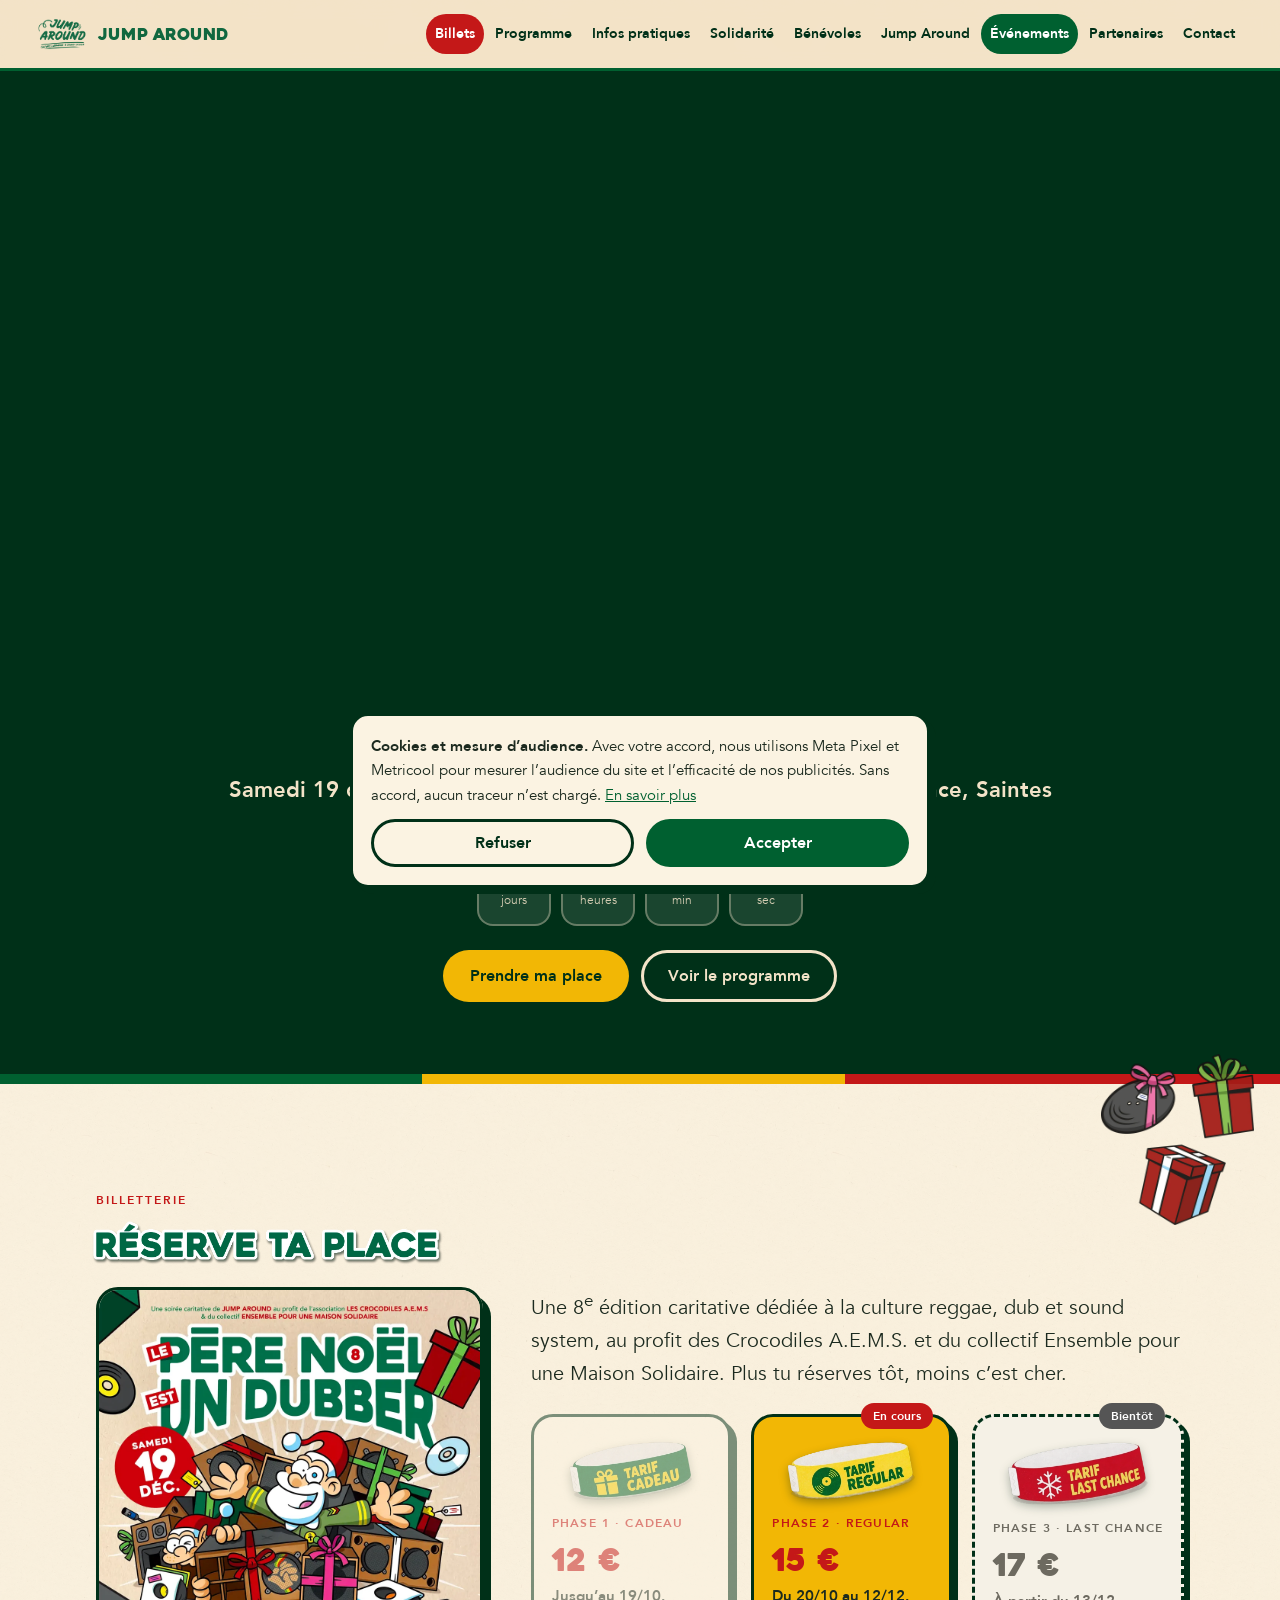
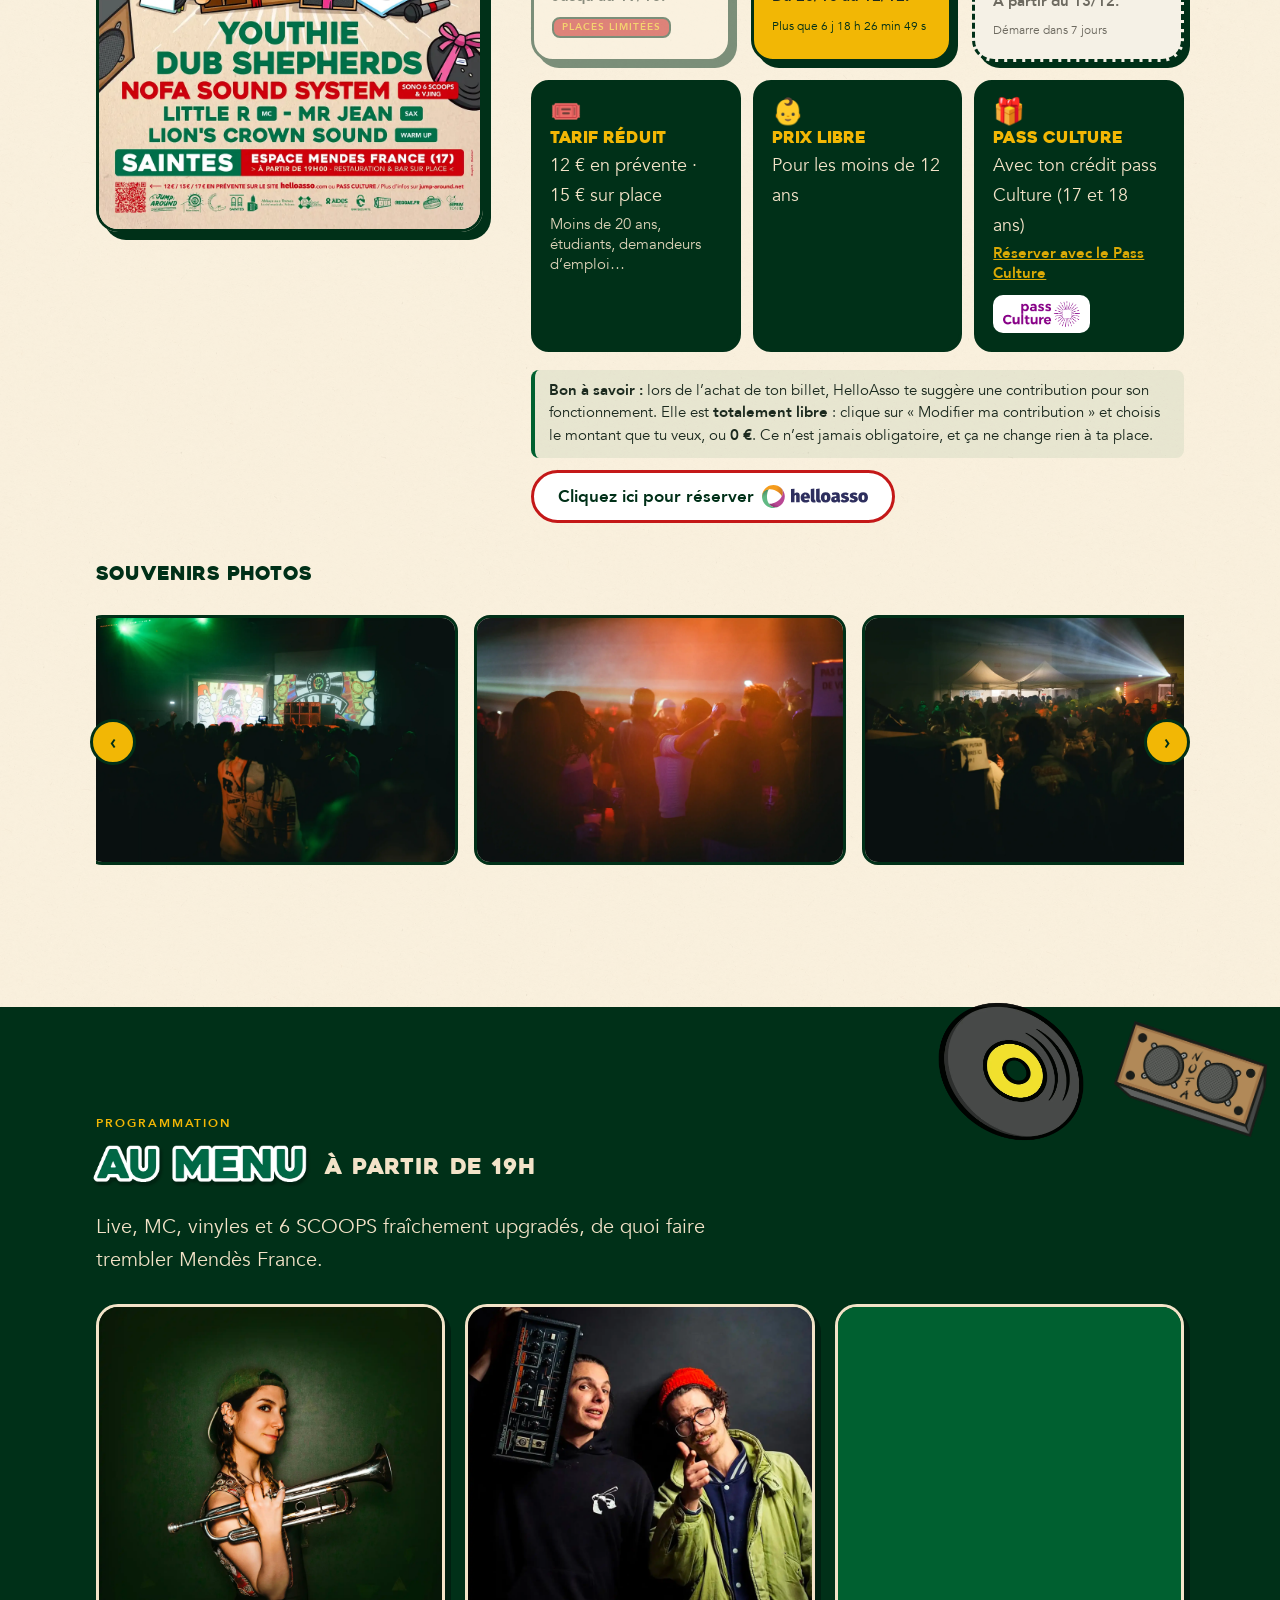
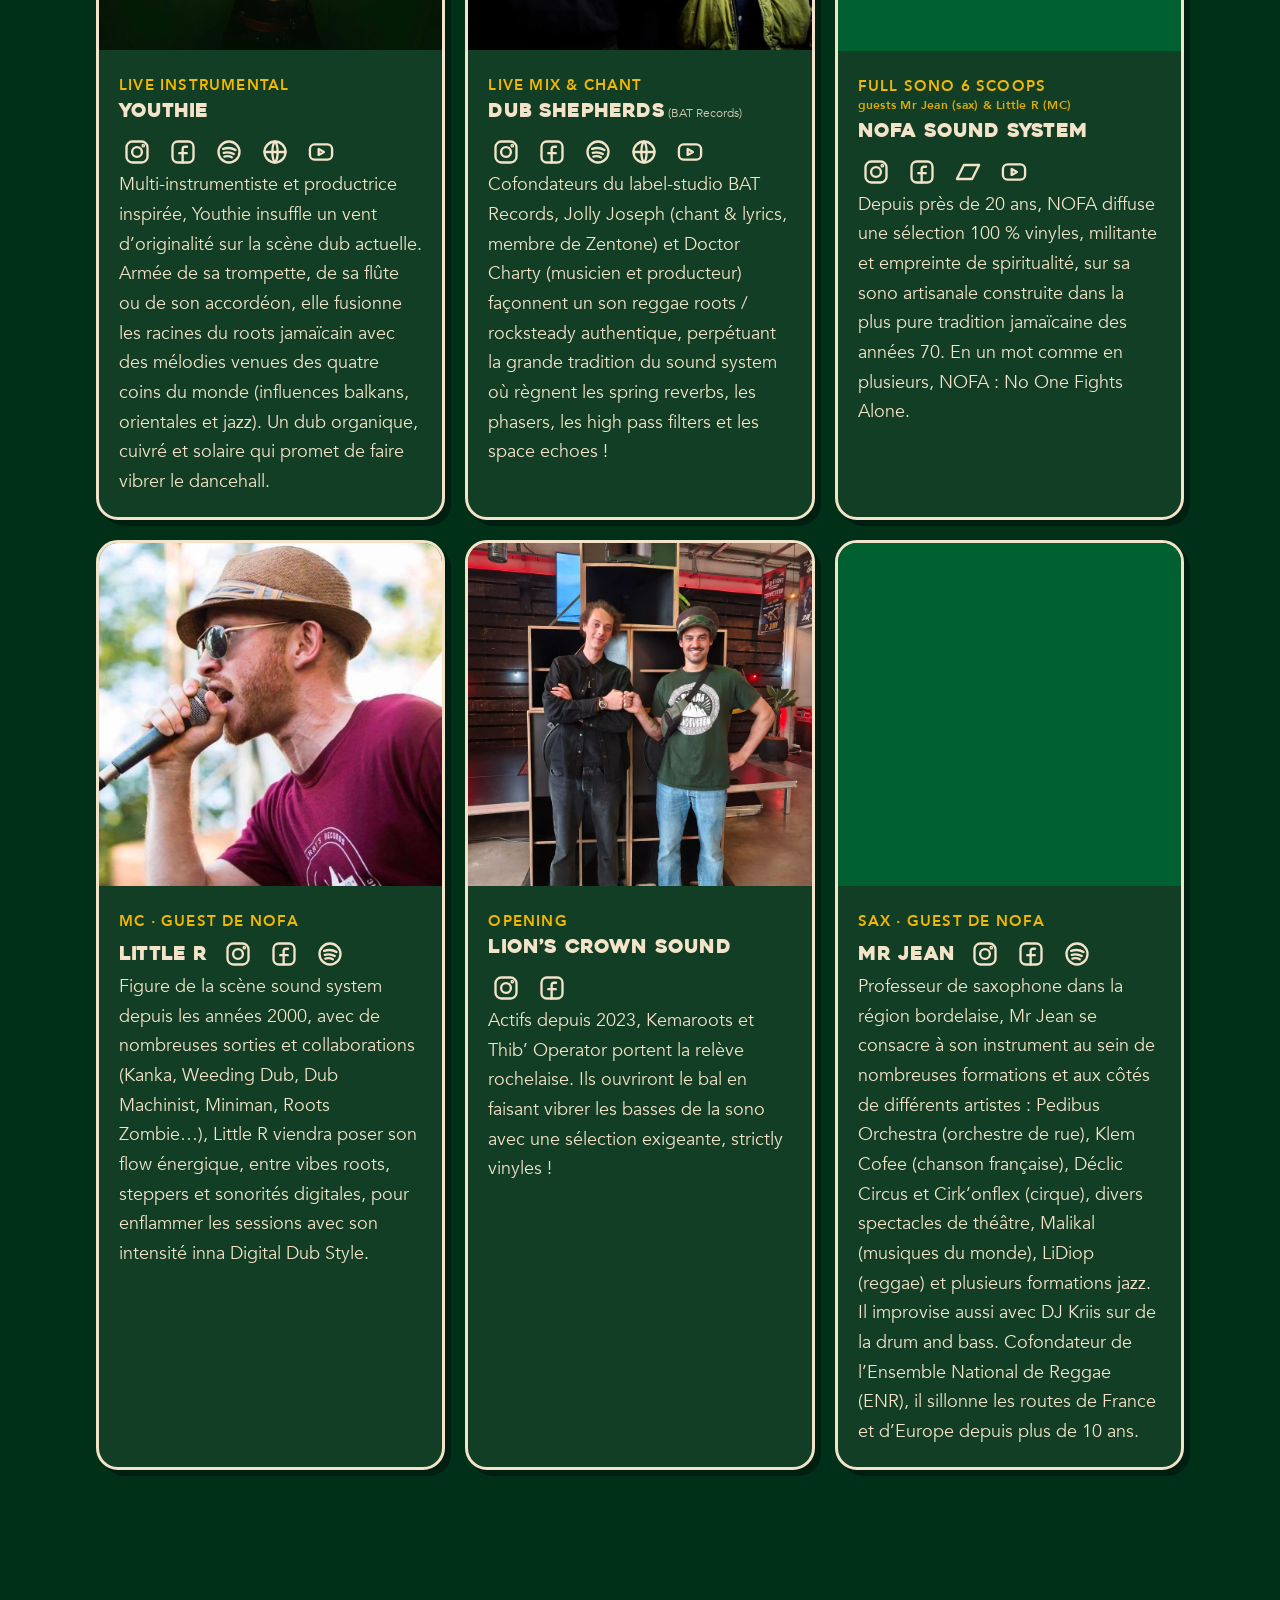
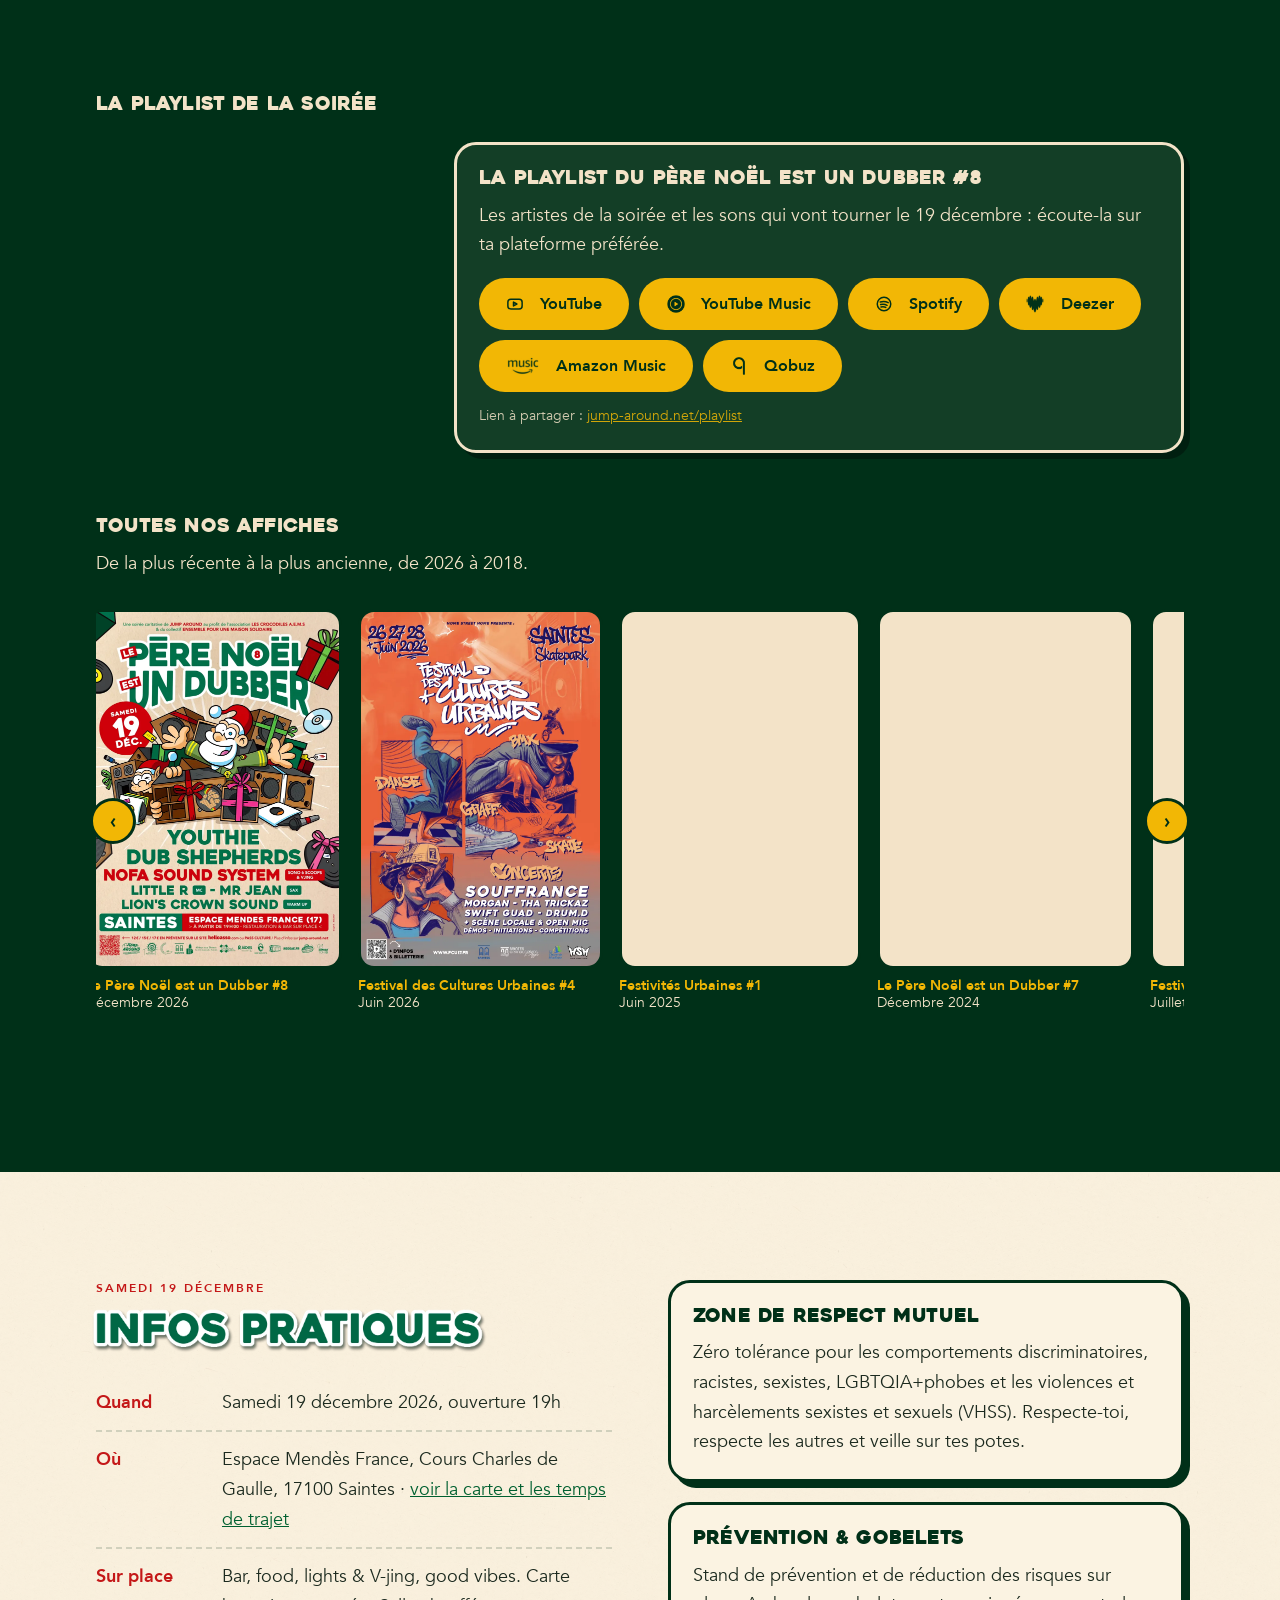
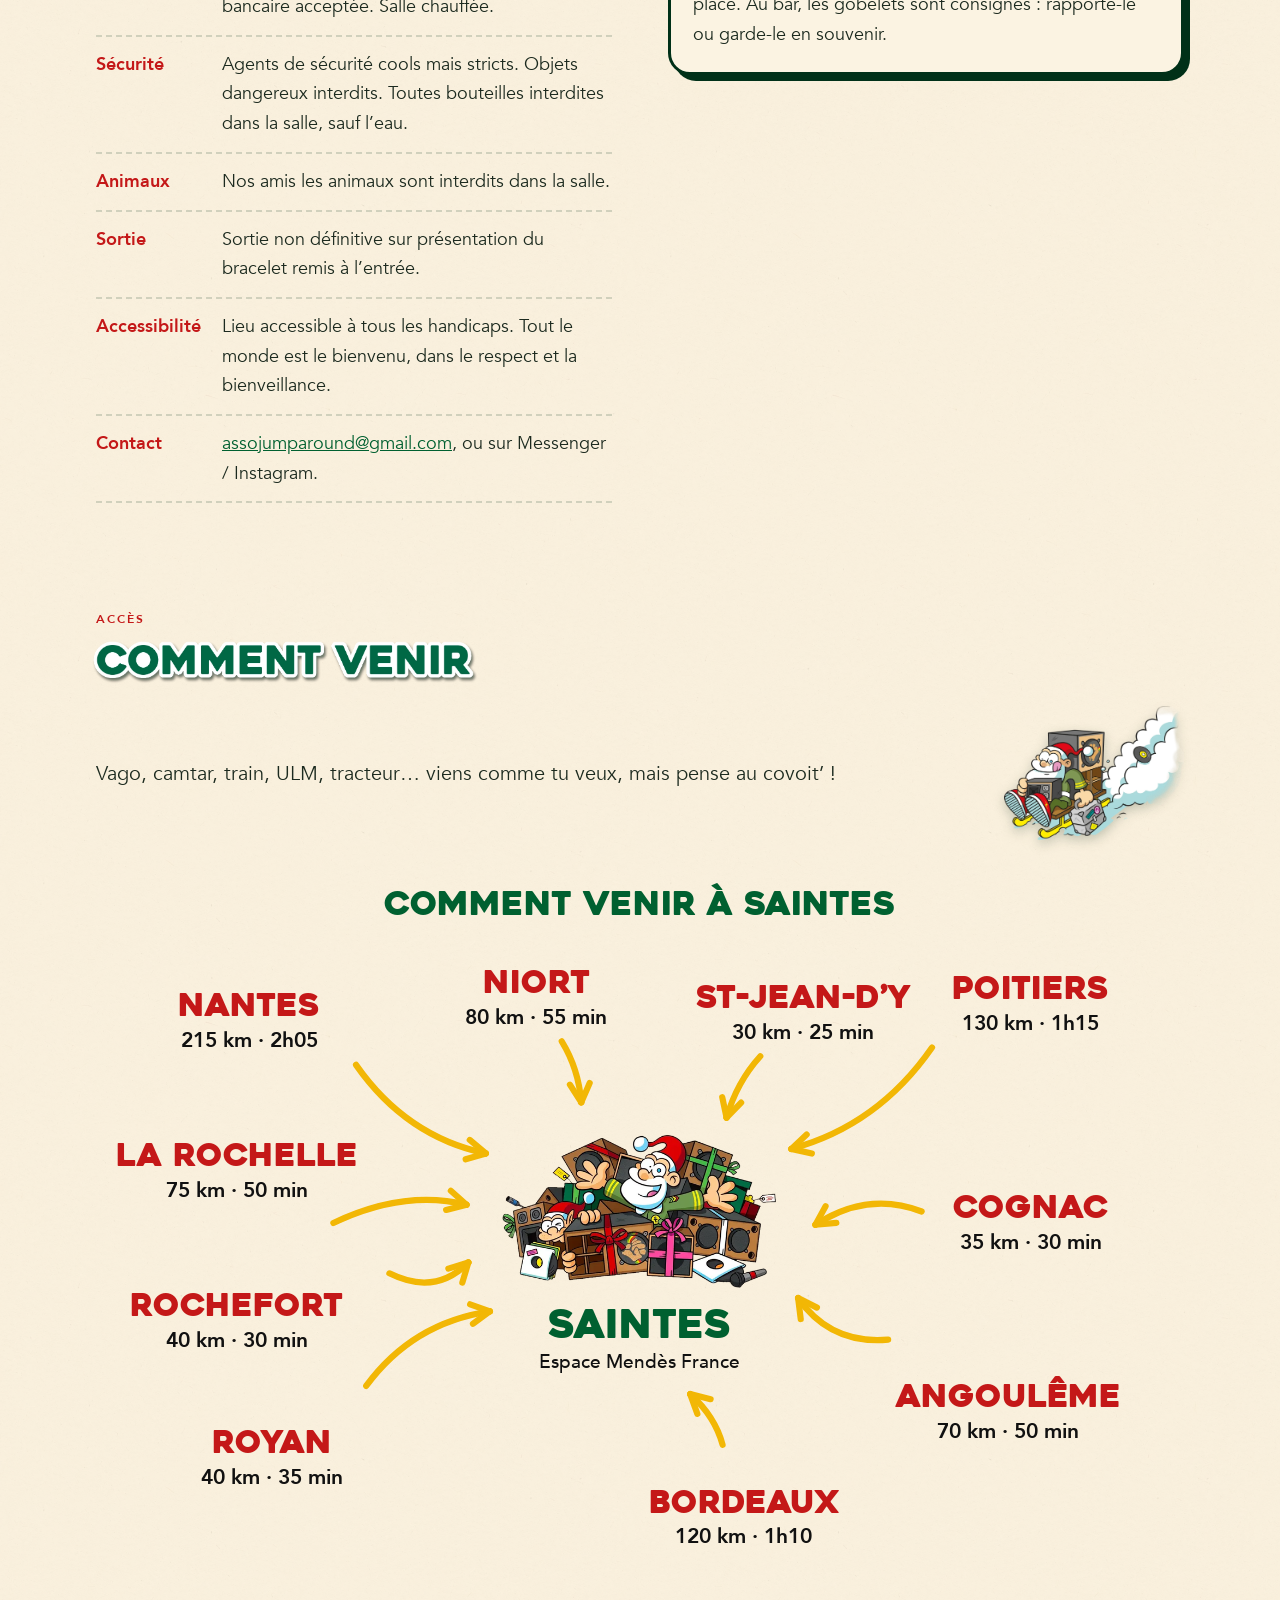
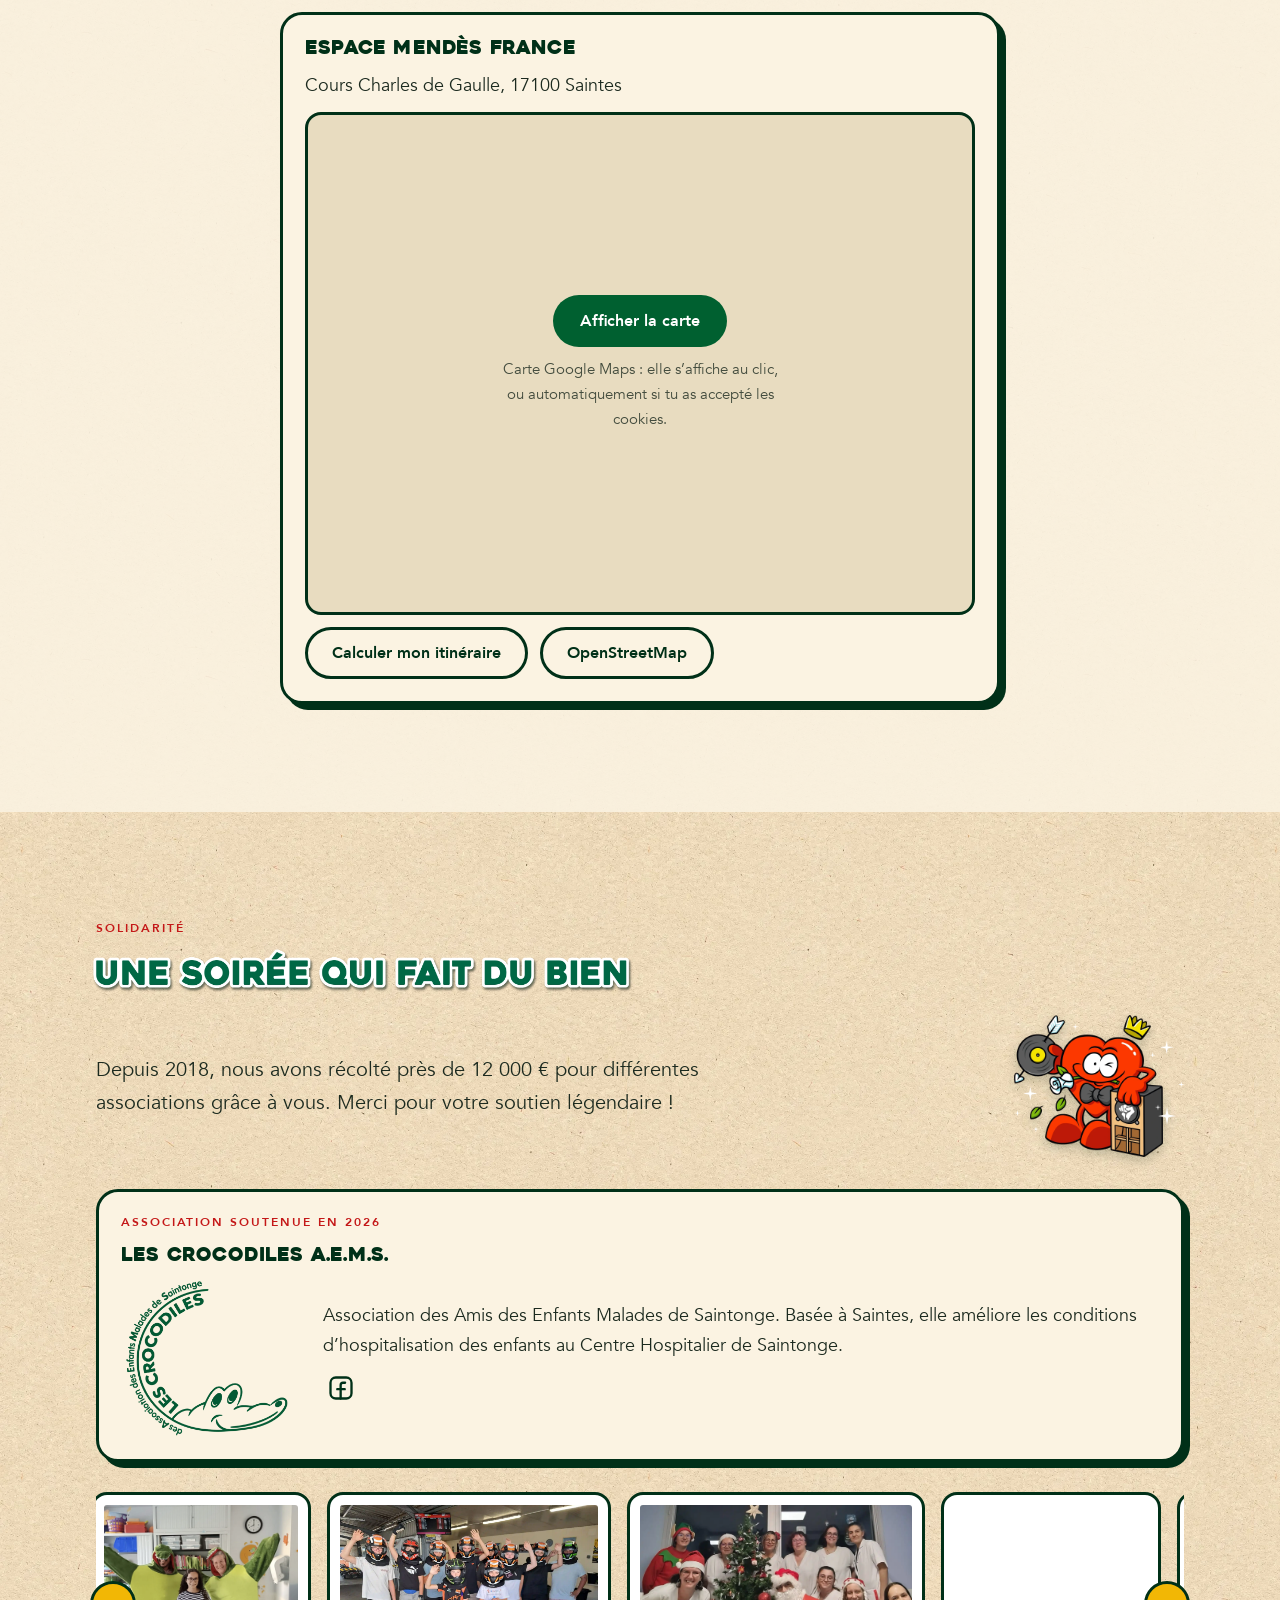
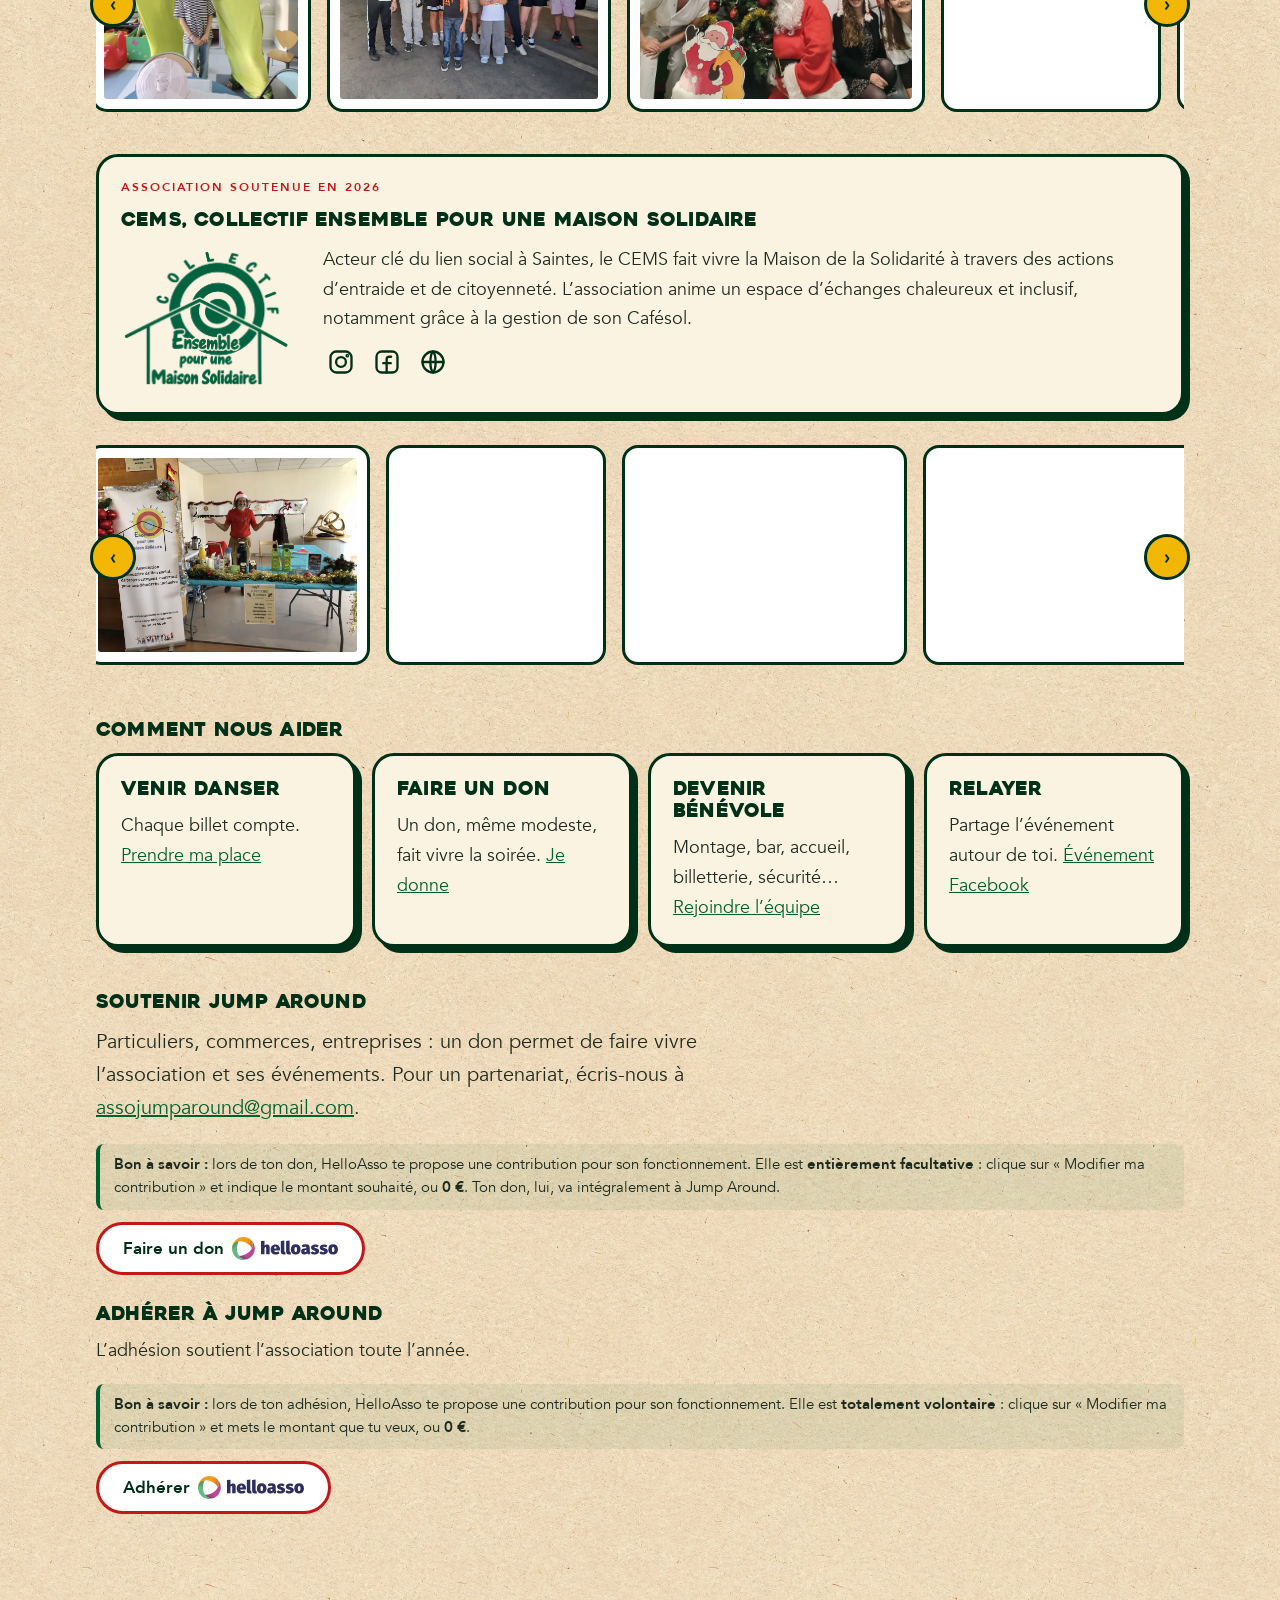
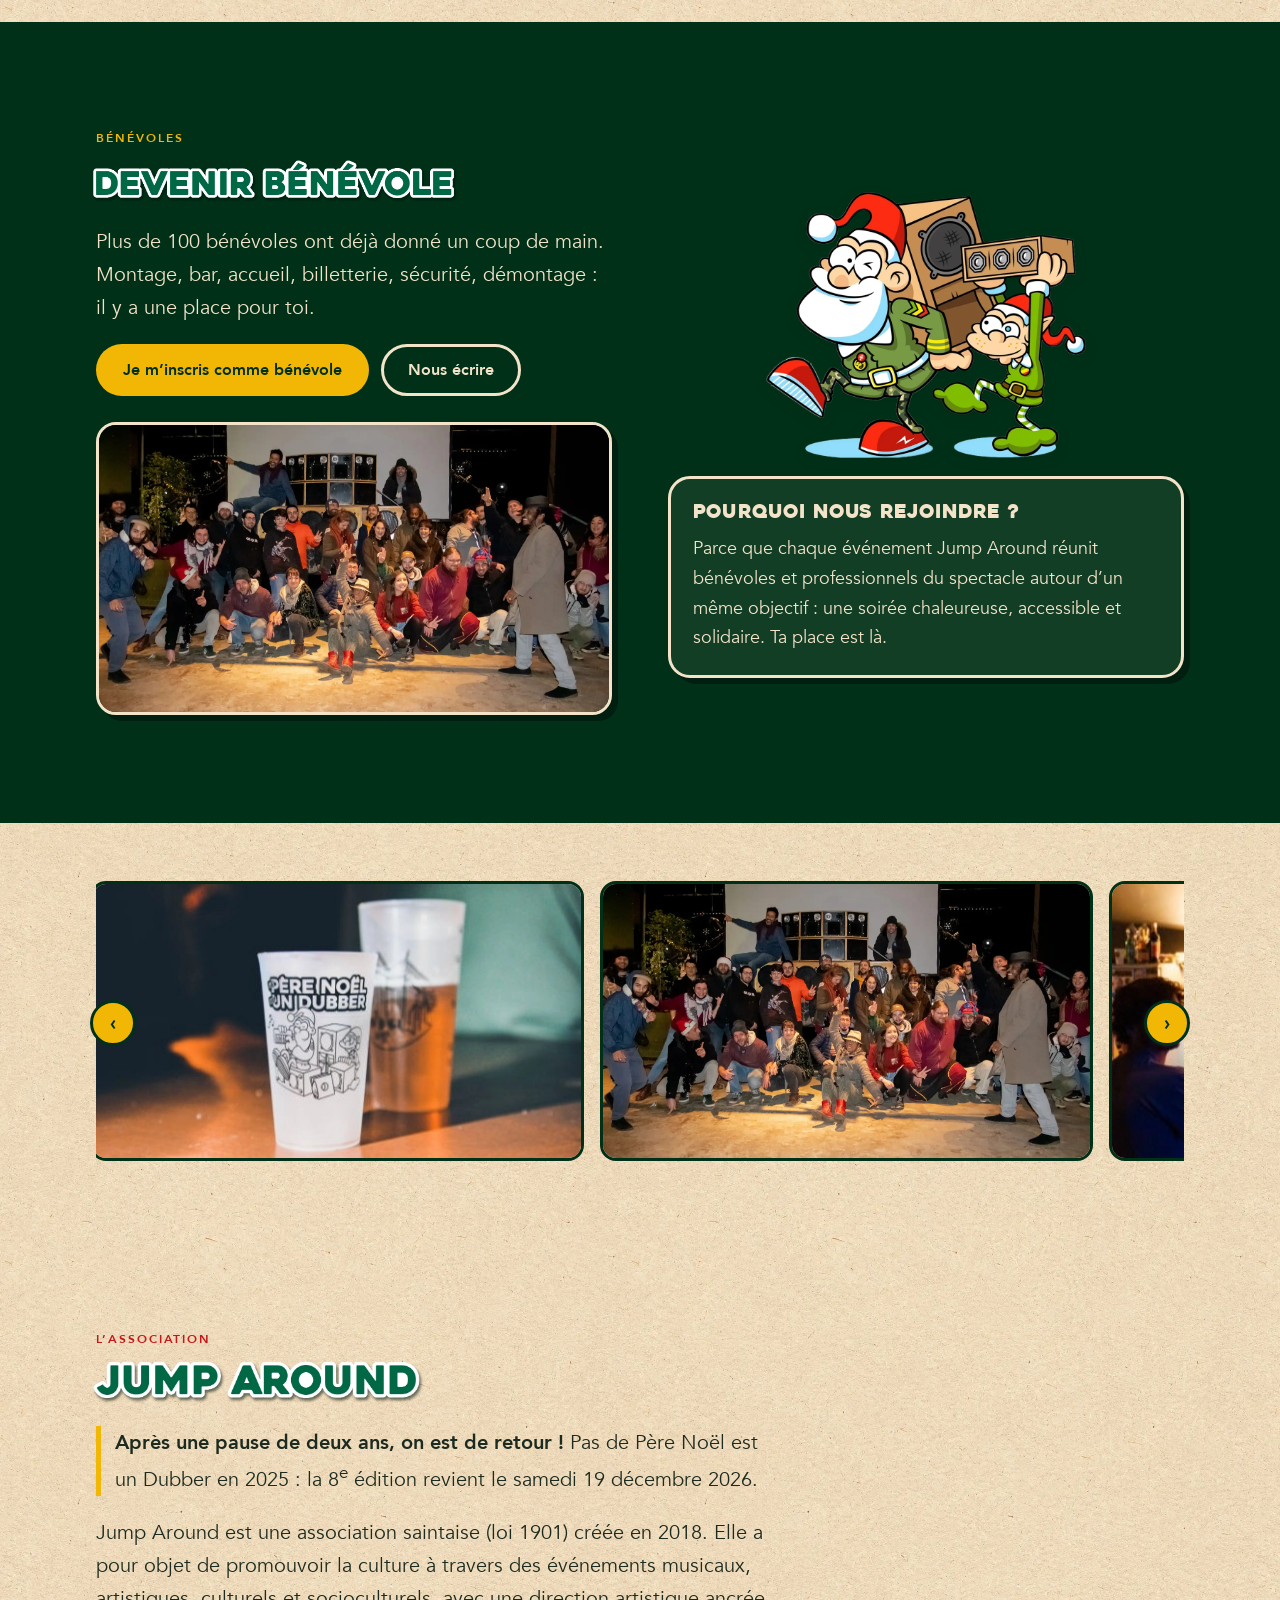
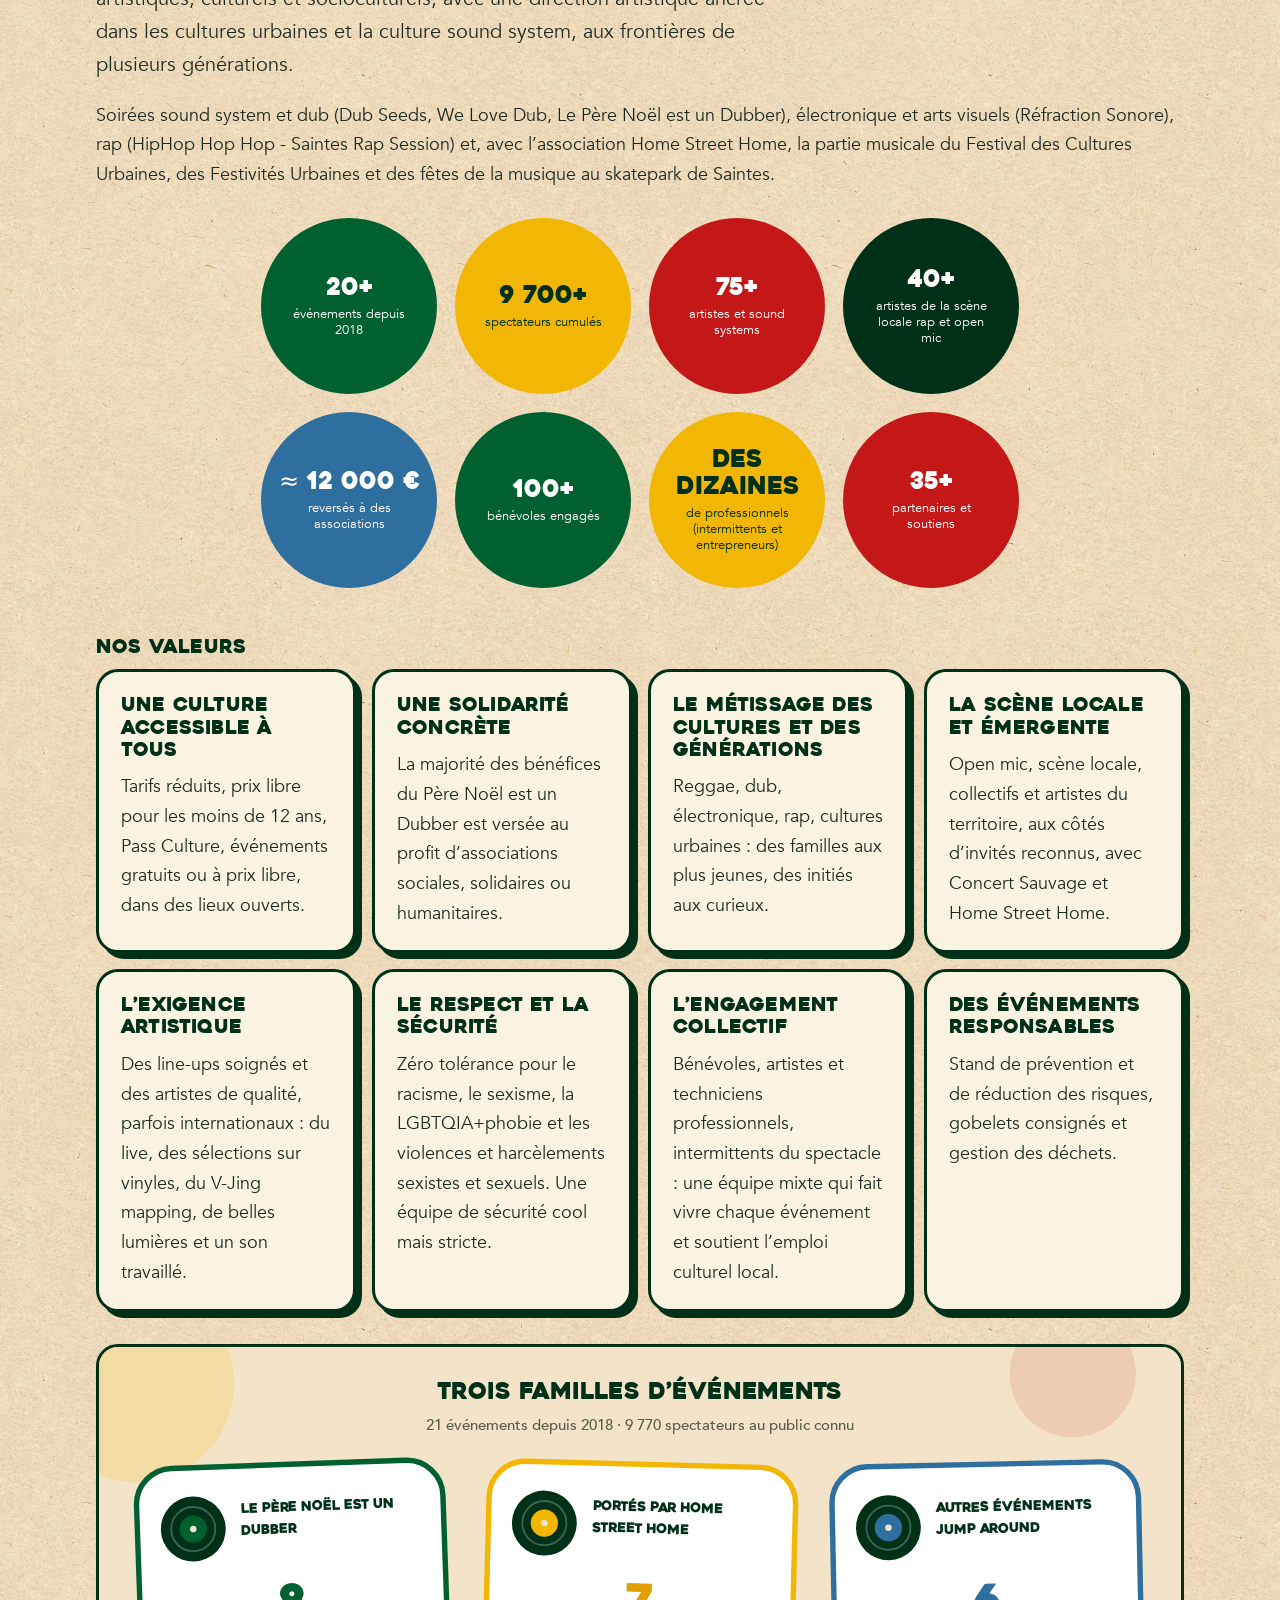
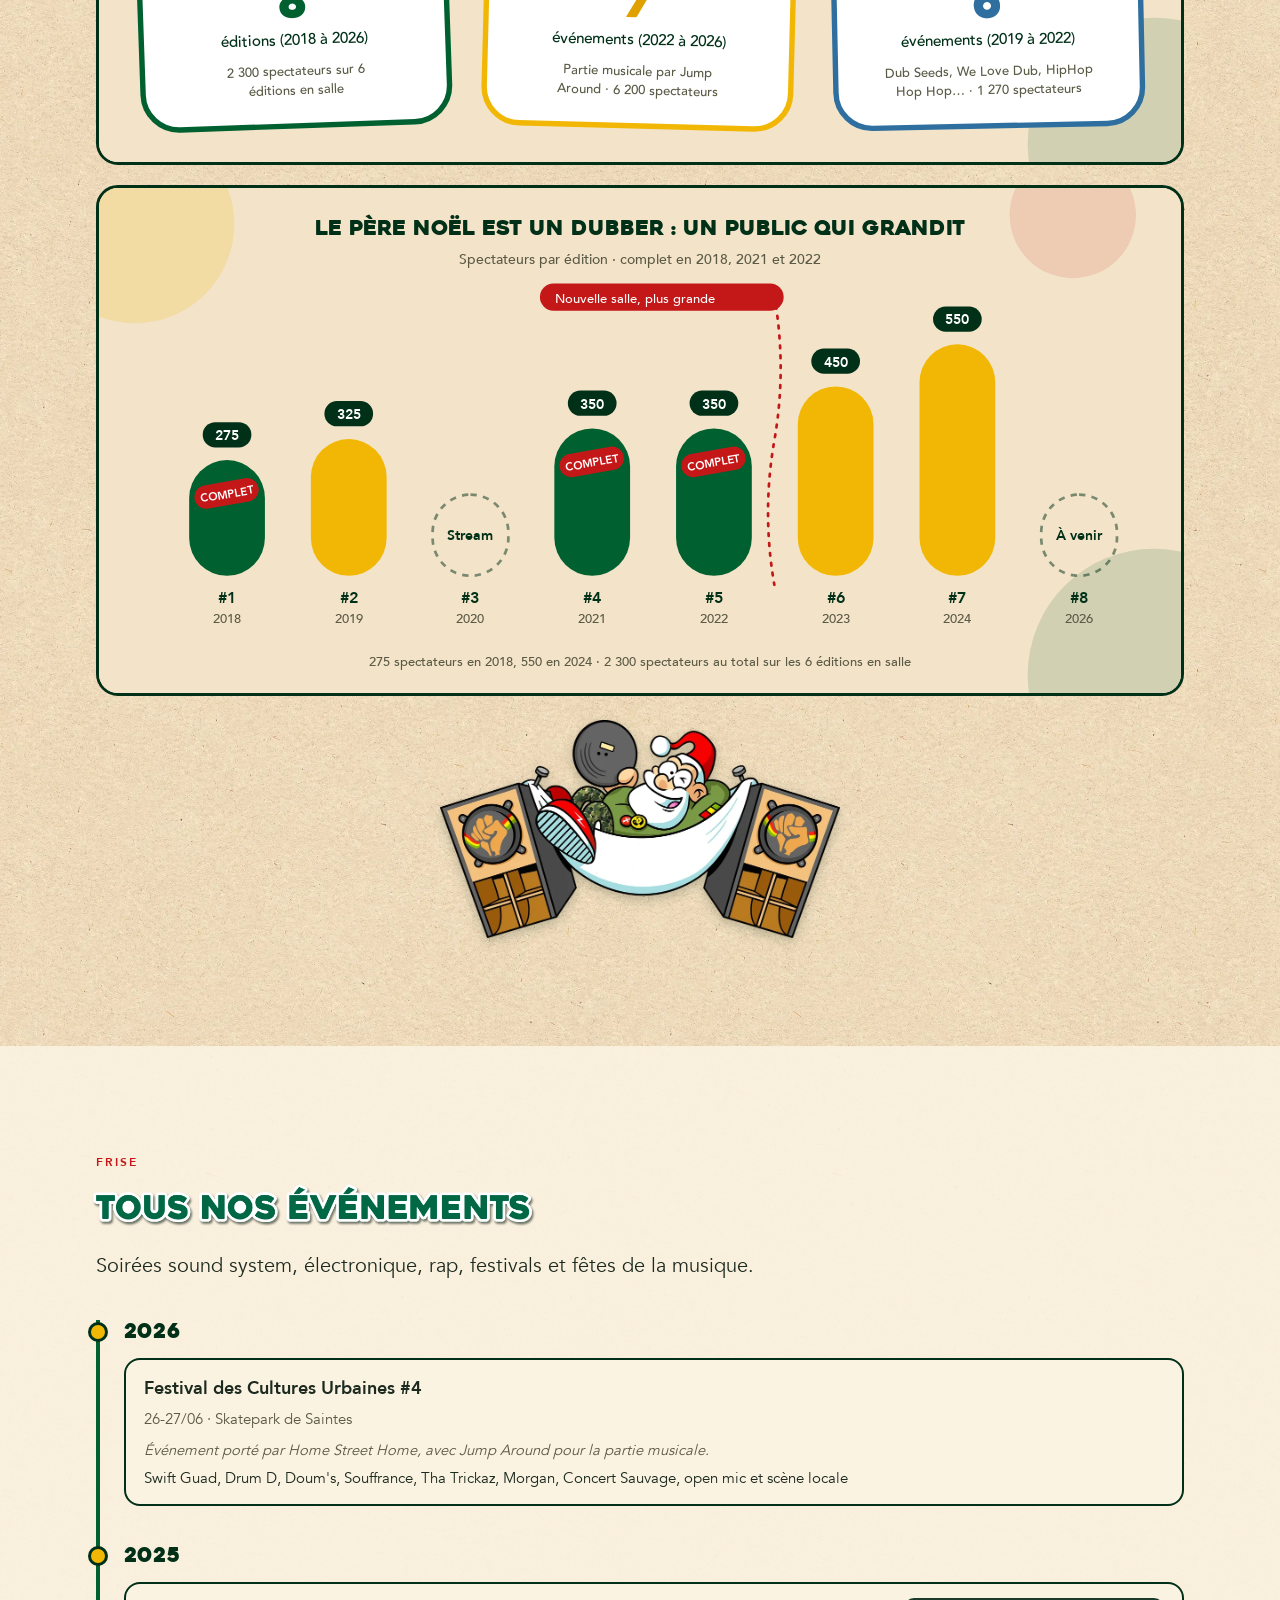
==== index.html @ 7c0440bd "MAJ" ====
<!doctype html>
<html lang="fr">
<head>
<meta charset="utf-8">
<meta name="viewport" content="width=device-width,initial-scale=1,viewport-fit=cover">
<title>Père Noël est un Dubber #8 · 19 décembre 2026 · Saintes</title>
<meta name="description" content="Soirée caritative reggae, dub et sound system le samedi 19 décembre 2026 à Saintes (Espace Mendès France), par Jump Around. Billetterie dès 12 €.">
<meta name="author" content="Jump Around">
<link rel="canonical" href="https://jump-around.net/">
<meta name="robots" content="index,follow,max-image-preview:large">
<meta name="theme-color" content="#003018">
<link rel="icon" href="favicon.ico" sizes="any">
<link rel="icon" type="image/png" sizes="32x32" href="assets/img/favicon-32.png">
<link rel="apple-touch-icon" href="assets/img/apple-touch-icon.png">
<link rel="manifest" href="site.webmanifest">
<meta property="og:type" content="website"><meta property="og:locale" content="fr_FR">
<meta property="og:site_name" content="Jump Around">
<meta property="og:title" content="Père Noël est un Dubber #8 · 19 décembre 2026 · Saintes"><meta property="og:description" content="Soirée caritative reggae, dub et sound system le samedi 19 décembre 2026 à Saintes (Espace Mendès France), par Jump Around. Billetterie dès 12 €.">
<meta property="og:url" content="https://jump-around.net/"><meta property="og:image" content="https://jump-around.net/assets/img/og-image.jpg?v=7">
<meta property="og:image:width" content="1200"><meta property="og:image:height" content="630">
<meta property="og:image:alt" content="Le Père Noël est un Dubber #8, samedi 19 décembre 2026 à Saintes">
<meta name="twitter:card" content="summary_large_image">
<meta name="twitter:title" content="Père Noël est un Dubber #8 · 19 décembre 2026 · Saintes"><meta name="twitter:description" content="Soirée caritative reggae, dub et sound system le samedi 19 décembre 2026 à Saintes (Espace Mendès France), par Jump Around. Billetterie dès 12 €.">
<meta name="twitter:image" content="https://jump-around.net/assets/img/og-image.jpg?v=7">
<link rel="preload" href="assets/fonts/heavitas.woff" as="font" type="font/woff" crossorigin>
<link rel="stylesheet" href="assets/css/style.css?v=20261011b">
<script type="application/ld+json">{"@context": "https://schema.org", "@type": "MusicEvent", "@id": "https://jump-around.net/#evenement", "name": "Le Père Noël est un Dubber #8", "description": "8e édition de la soirée caritative reggae, dub et sound system de Jump Around, au profit des Crocodiles A.E.M.S. et du collectif Ensemble pour une Maison Solidaire.", "startDate": "2026-12-19T19:00:00+01:00", "eventStatus": "https://schema.org/EventScheduled", "eventAttendanceMode": "https://schema.org/OfflineEventAttendanceMode", "inLanguage": "fr", "isAccessibleForFree": false, "image": ["https://jump-around.net/assets/img/og-image.jpg?v=7"], "url": "https://jump-around.net/", "location": {"@type": "Place", "name": "Espace Mendès France", "address": {"@type": "PostalAddress", "streetAddress": "Cours Charles de Gaulle", "postalCode": "17100", "addressLocality": "Saintes", "addressCountry": "FR"}}, "organizer": {"@type": "Organization", "name": "Jump Around", "url": "https://jump-around.net"}, "performer": [{"@type": "MusicGroup", "name": "Youthie"}, {"@type": "MusicGroup", "name": "Dub Shepherds"}, {"@type": "MusicGroup", "name": "NOFA Sound System"}, {"@type": "MusicGroup", "name": "Lion’s Crown Sound"}, {"@type": "Person", "name": "Little R"}, {"@type": "Person", "name": "Mr Jean"}], "offers": [{"@type": "Offer", "name": "Tarif Cadeau (phase 1)", "price": "12", "priceCurrency": "EUR", "validFrom": "2026-10-01T00:00:00+02:00", "validThrough": "2026-10-19T23:59:00+02:00", "url": "https://www.helloasso.com/associations/jump-around/evenements/le-pere-noel-est-un-dubber-8-samedi-19-decembre-2026", "availability": "https://schema.org/InStock"}, {"@type": "Offer", "name": "Tarif Regular (phase 2)", "price": "15", "priceCurrency": "EUR", "validFrom": "2026-10-20T00:00:00+02:00", "validThrough": "2026-12-12T23:59:00+01:00", "url": "https://www.helloasso.com/associations/jump-around/evenements/le-pere-noel-est-un-dubber-8-samedi-19-decembre-2026", "availability": "https://schema.org/InStock"}, {"@type": "Offer", "name": "Tarif Last Chance (phase 3)", "price": "17", "priceCurrency": "EUR", "validFrom": "2026-12-13T00:00:00+01:00", "url": "https://www.helloasso.com/associations/jump-around/evenements/le-pere-noel-est-un-dubber-8-samedi-19-decembre-2026", "availability": "https://schema.org/InStock"}]}</script><script type="application/ld+json">{"@context": "https://schema.org", "@type": "Organization", "@id": "https://jump-around.net/#asso", "name": "Jump Around", "url": "https://jump-around.net", "logo": "https://jump-around.net/assets/img/icon-512.png", "email": "assojumparound@gmail.com", "foundingDate": "2018", "address": {"@type": "PostalAddress", "addressLocality": "Saintes", "addressCountry": "FR"}, "sameAs": ["https://instagram.com/jump.around.events", "https://www.facebook.com/events/2393604237712039/", "https://linktr.ee/jumparound17"]}</script><script type="application/ld+json">{"@context": "https://schema.org", "@type": "WebSite", "name": "Jump Around", "url": "https://jump-around.net", "inLanguage": "fr"}</script>
</head>
<body>
<a class="skip" href="#main">Aller au contenu</a>
<header class="hd"><div class="wrap">
<a class="brand" href="index.html" aria-label="Jump Around, accueil"><img src="assets/img/brand/logo-jump-around.webp" width="52" height="52" alt=""><span>Jump Around</span></a>
<button class="burger" aria-label="Menu" aria-expanded="false" aria-controls="nav">☰</button>
<nav class="nav" id="nav" aria-label="Navigation principale"><a class="cta" href="#billetterie" data-track="TicketClick" data-src="menu">Billets</a><a href="#programme">Programme</a><a href="#infos">Infos pratiques</a><a href="#solidarite">Solidarité</a><a href="#benevoles">Bénévoles</a><a href="#jump-around">Jump Around</a><a href="#evenements">Événements</a><a href="#partenaires">Partenaires</a><a href="#contact">Contact</a></nav></div></header>
<main id="main">

<section class="hero" id="accueil">
<div class="hero-ban"><picture><source media="(max-width:700px)" srcset="assets/img/brand/hero-banniere-m.webp" width="1417" height="748"><img src="assets/img/brand/hero-banniere.webp" alt="Le Père Noël est un Dubber, 8e édition. Samedi 19 décembre, Saintes, Espace Mendès France" width="2362" height="866" decoding="async"></picture></div>
<div class="wrap hero-in">
<h1 class="sr">Le Père Noël est un Dubber #8, soirée caritative reggae dub sound system, samedi 19 décembre 2026 à Saintes</h1>
<p class="meta">Samedi 19 décembre 2026 · ouverture à 19h · Espace Mendès France, Saintes</p>
<div class="count" id="countdown" aria-label="Compte à rebours"><div><b>00</b><small>jours</small></div><div><b>00</b><small>heures</small></div><div><b>00</b><small>min</small></div><div><b>00</b><small>sec</small></div></div>
<div class="row"><a class="btn btn-gold" href="#billetterie" data-track="TicketClick" data-src="hero">Prendre ma place</a><a class="btn btn-ghost" href="#programme">Voir le programme</a></div>
</div><div class="stripe"></div></section>

<section id="billetterie" class="band-cream"><img class="decor " src="assets/img/decor/cadeaux.webp" alt="" aria-hidden="true" loading="lazy" style="right:2%;top:-30px"><div class="wrap">
<div class="eyebrow">Billetterie</div><h2 class="ht"><img src="assets/img/titres/4e4f488cf9.webp" alt="" aria-hidden="true" width="1285" height="159" style="width:9.54em"><span class="sr">Réserve ta place</span></h2>
<div class="bill"><div class="bill-art"><img src="assets/img/brand/affiche-pneud-2026.webp" alt="Affiche du Père Noël est un Dubber #8, illustration et graphisme Alx" width="1000" height="1414" loading="lazy" decoding="async"></div>
<div>
<p class="lead">Une 8<sup>e</sup> édition caritative dédiée à la culture reggae, dub et sound system, au profit des Crocodiles A.E.M.S. et du collectif Ensemble pour une Maison Solidaire. Plus tu réserves tôt, moins c’est cher.</p>
<div class="grid3" style="margin:24px 0 18px">
<div class="card phase" id="p1"><span class="badge">En cours</span><img class="brc" src="assets/img/brand/bracelet-p1.webp" alt="Bracelet Tarif Cadeau" loading="lazy"><div class="eyebrow">Phase 1 · Cadeau</div><div class="price">12 €</div><p style="margin:0;font-weight:800">Jusqu’au 19/10.</p><p style="margin:8px 0 0"><span class="lim">Places limitées</span></p><p class="pcd" data-end="2026-10-20T00:00:00+02:00" aria-live="off"></p></div>
<div class="card phase" id="p2"><span class="badge">En cours</span><img class="brc" src="assets/img/brand/bracelet-p2.webp" alt="Bracelet Tarif Regular" loading="lazy"><div class="eyebrow">Phase 2 · Regular</div><div class="price">15 €</div><p style="margin:0;font-weight:800">Du 20/10 au 12/12.</p><p class="pcd" data-end="2026-12-13T00:00:00+01:00" aria-live="off"></p></div>
<div class="card phase" id="p3"><span class="badge">En cours</span><img class="brc" src="assets/img/brand/bracelet-p3.webp" alt="Bracelet Tarif Last Chance" loading="lazy"><div class="eyebrow">Phase 3 · Last Chance</div><div class="price">17 €</div><p style="margin:0;font-weight:800">À partir du 13/12.</p><p class="pcd" data-end="2026-12-19T19:00:00+01:00" aria-live="off"></p></div>
</div>
<div class="perks">
<div class="perk"><span class="ic">🎟️</span><b>Tarif réduit</b><span>12 € en prévente · 15 € sur place</span><small>Moins de 20 ans, étudiants, demandeurs d’emploi…</small></div>
<div class="perk"><span class="ic">👶</span><b>Prix libre</b><span>Pour les moins de 12 ans</span></div>
<div class="perk"><span class="ic">🎁</span><b>Pass Culture</b><span>Avec ton crédit pass Culture (17 et 18 ans)</span><small><a href="https://passculture.app/offre/439137102" target="_blank" rel="noopener">Réserver avec le Pass Culture</a></small><a href="https://passculture.app/offre/439137102" target="_blank" rel="noopener" aria-label="Réserver avec le Pass Culture" class="pclink"><img class="pclogo" src="assets/img/brand/pass-culture.webp" alt="Pass Culture" width="120" height="50" loading="lazy"></a></div>
</div>
<p class="ha-note" style="margin:10px 0 12px;padding:10px 14px;border-left:4px solid #006030;background:rgba(0,96,48,.07);border-radius:8px;font-size:.95rem;line-height:1.5"><b>Bon à savoir :</b> lors de l’achat de ton billet, HelloAsso te suggère une contribution pour son fonctionnement. Elle est <b>totalement libre</b> : clique sur « Modifier ma contribution » et choisis le montant que tu veux, ou <b>0 €</b>. Ce n’est jamais obligatoire, et ça ne change rien à ta place.</p><div class="row"><button type="button" class="btn btn-ha" data-ha-toggle="haTicketWrap" aria-expanded="false" aria-controls="haTicketWrap" data-track="TicketClick" data-src="bouton">Cliquez ici pour réserver <img src="assets/img/brand/helloasso.svg" alt="HelloAsso" width="104" height="23"></button></div>
</div></div>
<div class="ha-wrap" id="haTicketWrap" hidden><div class="ha"><iframe data-ha id="haTicket" title="Widget HelloAsso" allow="payment 'self' https://paymenthub.helloassopay.com https://helloasso.com" allowtransparency="true" scrolling="auto" data-src="https://www.helloasso.com/associations/jump-around/evenements/le-pere-noel-est-un-dubber-8-samedi-19-decembre-2026/widget" height="420"></iframe></div><p style="margin-top:12px;font-size:.92rem;color:var(--muted)">Paiement sécurisé par <img class="hlogo" src="assets/img/brand/helloasso.svg" alt="HelloAsso" width="90" height="20"> . Si la billetterie ne s’affiche pas, <a href="https://www.helloasso.com/associations/jump-around/evenements/le-pere-noel-est-un-dubber-8-samedi-19-decembre-2026" target="_blank" rel="noopener" data-track="TicketClick" data-src="fallback">ouvre-la dans un nouvel onglet</a>.</p></div>
<h3 id="souvenirs" style="margin-top:40px">Souvenirs photos</h3>
<div class="car" data-speed="40" style="--h:250px" role="region" aria-label="Photos des soirées"><button class="car-btn prev" aria-label="Précédent">‹</button><div class="car-view" tabindex="0"><div class="car-track"><figure><img src="assets/img/soirees/soiree-01.webp" alt="Photo de soirée Jump Around" width="6000" height="4000" loading="lazy" decoding="async"></figure><figure><img src="assets/img/soirees/soiree-02.webp" alt="Photo de soirée Jump Around" width="6000" height="4000" loading="lazy" decoding="async"></figure><figure><img src="assets/img/soirees/soiree-03.webp" alt="Photo de soirée Jump Around" width="6000" height="4000" loading="lazy" decoding="async"></figure><figure><img src="assets/img/soirees/soiree-04.webp" alt="Photo de soirée Jump Around" width="1900" height="1266" loading="lazy" decoding="async"></figure><figure><img src="assets/img/soirees/soiree-05.webp" alt="Photo de soirée Jump Around" width="1900" height="1266" loading="lazy" decoding="async"></figure><figure><img src="assets/img/soirees/soiree-06.webp" alt="Photo de soirée Jump Around" width="2048" height="1365" loading="lazy" decoding="async"></figure><figure><img src="assets/img/soirees/soiree-07.webp" alt="Photo de soirée Jump Around" width="2048" height="1365" loading="lazy" decoding="async"></figure><figure><img src="assets/img/soirees/soiree-08.webp" alt="Photo de soirée Jump Around" width="431" height="242" loading="lazy" decoding="async"></figure><figure><img src="assets/img/soirees/soiree-09.webp" alt="Photo de soirée Jump Around" width="1773" height="1182" loading="lazy" decoding="async"></figure><figure><img src="assets/img/soirees/soiree-10.webp" alt="Photo de soirée Jump Around" width="6000" height="4000" loading="lazy" decoding="async"></figure><figure><img src="assets/img/soirees/soiree-11.webp" alt="Photo de soirée Jump Around" width="6000" height="4000" loading="lazy" decoding="async"></figure><figure><img src="assets/img/soirees/soiree-12.webp" alt="Photo de soirée Jump Around" width="6000" height="4000" loading="lazy" decoding="async"></figure><figure><img src="assets/img/soirees/soiree-13.webp" alt="Photo de soirée Jump Around" width="5765" height="3754" loading="lazy" decoding="async"></figure><figure><img src="assets/img/soirees/soiree-14.webp" alt="Photo de soirée Jump Around" width="6000" height="4000" loading="lazy" decoding="async"></figure><figure><img src="assets/img/soirees/soiree-15.webp" alt="Photo de soirée Jump Around" width="6000" height="4000" loading="lazy" decoding="async"></figure><figure><img src="assets/img/soirees/soiree-16.webp" alt="Photo de soirée Jump Around" width="6000" height="4000" loading="lazy" decoding="async"></figure><figure><img src="assets/img/soirees/soiree-17.webp" alt="Photo de soirée Jump Around" width="6000" height="4000" loading="lazy" decoding="async"></figure><figure><img src="assets/img/soirees/soiree-18.webp" alt="Photo de soirée Jump Around" width="6000" height="4000" loading="lazy" decoding="async"></figure><figure><img src="assets/img/soirees/soiree-19.webp" alt="Photo de soirée Jump Around" width="6000" height="4000" loading="lazy" decoding="async"></figure><figure><img src="assets/img/soirees/soiree-20.webp" alt="Photo de soirée Jump Around" width="4000" height="6000" loading="lazy" decoding="async"></figure><figure><img src="assets/img/soirees/soiree-21.webp" alt="Photo de soirée Jump Around" width="4000" height="6000" loading="lazy" decoding="async"></figure><figure><img src="assets/img/soirees/soiree-22.webp" alt="Photo de soirée Jump Around" width="1382" height="922" loading="lazy" decoding="async"></figure><figure><img src="assets/img/soirees/soiree-23.webp" alt="Photo de soirée Jump Around" width="1620" height="1080" loading="lazy" decoding="async"></figure><figure><img src="assets/img/soirees/soiree-24.webp" alt="Photo de soirée Jump Around" width="1620" height="1080" loading="lazy" decoding="async"></figure><figure><img src="assets/img/soirees/soiree-25.webp" alt="Photo de soirée Jump Around" width="1620" height="1080" loading="lazy" decoding="async"></figure></div></div><button class="car-btn next" aria-label="Suivant">›</button></div>
</div></section>

<section id="programme" class="band-green"><img class="decor spin" src="assets/img/decor/vinyle.webp" alt="" aria-hidden="true" loading="lazy" style="right:15%;top:-44px"><img class="decor " src="assets/img/decor/sono.webp" alt="" aria-hidden="true" loading="lazy" style="right:1%;top:14px"><div class="wrap">
<div class="eyebrow">Programmation</div><h2 class="ht"><img src="assets/img/titres/6188e88c48.webp" alt="" aria-hidden="true" width="650" height="129" style="width:5.95em"><span class="sr">Au menu</span> <span style="font-size:.6em;font-weight:600;white-space:nowrap">à partir de 19h</span></h2>
<p class="lead">Live, MC, vinyles et 6 SCOOPS fraîchement upgradés, de quoi faire trembler Mendès France.</p>
<div class="grid3" style="margin-top:28px"><article class="card artist"><div class="pic"><img src="assets/img/artistes/youthie.webp" alt="Youthie" width="1772" height="1772" loading="lazy" decoding="async"></div><div class="in"><small>Live instrumental</small><div class="nm"><h3>Youthie</h3><p class="alinks"><a class="ico" href="https://www.instagram.com/youthie_records/" target="_blank" rel="noopener" aria-label="Instagram : Youthie" title="Instagram : Youthie"><i class="mi" style="-webkit-mask-image:url(assets/img/icons/icon-ig.svg);mask-image:url(assets/img/icons/icon-ig.svg)" aria-hidden="true"></i></a><a class="ico" href="https://www.facebook.com/youthierecords" target="_blank" rel="noopener" aria-label="Facebook : Youthie" title="Facebook : Youthie"><i class="mi" style="-webkit-mask-image:url(assets/img/icons/icon-fb.svg);mask-image:url(assets/img/icons/icon-fb.svg)" aria-hidden="true"></i></a><a class="ico" href="https://open.spotify.com/artist/5sSrpKd2fbeHty0UnG8BOG" target="_blank" rel="noopener" aria-label="Spotify : Youthie" title="Spotify : Youthie"><i class="mi" style="-webkit-mask-image:url(assets/img/icons/icon-sp.svg);mask-image:url(assets/img/icons/icon-sp.svg)" aria-hidden="true"></i></a><a class="ico" href="https://www.youthie.fr" target="_blank" rel="noopener" aria-label="Site web : Youthie" title="Site web : Youthie"><i class="mi" style="-webkit-mask-image:url(assets/img/icons/icon-web.svg);mask-image:url(assets/img/icons/icon-web.svg)" aria-hidden="true"></i></a><a class="ico" href="https://www.youtube.com/@youthie4817" target="_blank" rel="noopener" aria-label="YouTube : Youthie" title="YouTube : Youthie"><i class="mi" style="-webkit-mask-image:url(assets/img/icons/icon-yt.svg);mask-image:url(assets/img/icons/icon-yt.svg)" aria-hidden="true"></i></a></p></div><p style="margin:0">Multi-instrumentiste et productrice inspirée, Youthie insuffle un vent d’originalité sur la scène dub actuelle. Armée de sa trompette, de sa flûte ou de son accordéon, elle fusionne les racines du roots jamaïcain avec des mélodies venues des quatre coins du monde (influences balkans, orientales et jazz). Un dub organique, cuivré et solaire qui promet de faire vibrer le dancehall.</p></div></article><article class="card artist"><div class="pic"><img src="assets/img/artistes/dub-shepherds.webp" alt="Dub Shepherds" width="1772" height="1772" loading="lazy" decoding="async"></div><div class="in"><small>Live mix &amp; chant</small><div class="nm"><h3>Dub Shepherds<span class="aka"> (BAT Records)</span></h3><p class="alinks"><a class="ico" href="https://www.instagram.com/dubshepherds/" target="_blank" rel="noopener" aria-label="Instagram : Dub Shepherds" title="Instagram : Dub Shepherds"><i class="mi" style="-webkit-mask-image:url(assets/img/icons/icon-ig.svg);mask-image:url(assets/img/icons/icon-ig.svg)" aria-hidden="true"></i></a><a class="ico" href="https://www.facebook.com/dubshepherds" target="_blank" rel="noopener" aria-label="Facebook : Dub Shepherds" title="Facebook : Dub Shepherds"><i class="mi" style="-webkit-mask-image:url(assets/img/icons/icon-fb.svg);mask-image:url(assets/img/icons/icon-fb.svg)" aria-hidden="true"></i></a><a class="ico" href="https://open.spotify.com/artist/469KICjSNL6OnooZXseKSE" target="_blank" rel="noopener" aria-label="Spotify : Dub Shepherds" title="Spotify : Dub Shepherds"><i class="mi" style="-webkit-mask-image:url(assets/img/icons/icon-sp.svg);mask-image:url(assets/img/icons/icon-sp.svg)" aria-hidden="true"></i></a><a class="ico" href="https://bat-records.com/label/dub-shepherds/" target="_blank" rel="noopener" aria-label="Site web : Dub Shepherds" title="Site web : Dub Shepherds"><i class="mi" style="-webkit-mask-image:url(assets/img/icons/icon-web.svg);mask-image:url(assets/img/icons/icon-web.svg)" aria-hidden="true"></i></a><a class="ico" href="https://www.youtube.com/@dubshepherds" target="_blank" rel="noopener" aria-label="YouTube : Dub Shepherds" title="YouTube : Dub Shepherds"><i class="mi" style="-webkit-mask-image:url(assets/img/icons/icon-yt.svg);mask-image:url(assets/img/icons/icon-yt.svg)" aria-hidden="true"></i></a></p></div><p style="margin:0">Cofondateurs du label-studio BAT Records, Jolly Joseph (chant &amp; lyrics, membre de Zentone) et Doctor Charty (musicien et producteur) façonnent un son reggae roots / rocksteady authentique, perpétuant la grande tradition du sound system où règnent les spring reverbs, les phasers, les high pass filters et les space echoes !</p></div></article><article class="card artist"><div class="pic"><img src="assets/img/artistes/nofa.webp" alt="NOFA Sound System" width="1772" height="1772" loading="lazy" decoding="async"></div><div class="in"><small>Full sono 6 scoops</small><span class="gst">guests Mr Jean (sax) &amp; Little R (MC)</span><div class="nm"><h3>NOFA Sound System</h3><p class="alinks"><a class="ico" href="https://www.instagram.com/nofasoundsystem/" target="_blank" rel="noopener" aria-label="Instagram : NOFA Sound System" title="Instagram : NOFA Sound System"><i class="mi" style="-webkit-mask-image:url(assets/img/icons/icon-ig.svg);mask-image:url(assets/img/icons/icon-ig.svg)" aria-hidden="true"></i></a><a class="ico" href="https://www.facebook.com/Nofasound" target="_blank" rel="noopener" aria-label="Facebook : NOFA Sound System" title="Facebook : NOFA Sound System"><i class="mi" style="-webkit-mask-image:url(assets/img/icons/icon-fb.svg);mask-image:url(assets/img/icons/icon-fb.svg)" aria-hidden="true"></i></a><a class="ico" href="https://husmusic1.bandcamp.com" target="_blank" rel="noopener" aria-label="Bandcamp : NOFA Sound System" title="Bandcamp : NOFA Sound System"><i class="mi" style="-webkit-mask-image:url(assets/img/icons/icon-bc.svg);mask-image:url(assets/img/icons/icon-bc.svg)" aria-hidden="true"></i></a><a class="ico" href="https://www.youtube.com/@nofasoundsystem2180" target="_blank" rel="noopener" aria-label="YouTube : NOFA Sound System" title="YouTube : NOFA Sound System"><i class="mi" style="-webkit-mask-image:url(assets/img/icons/icon-yt.svg);mask-image:url(assets/img/icons/icon-yt.svg)" aria-hidden="true"></i></a></p></div><p style="margin:0">Depuis près de 20 ans, NOFA diffuse une sélection 100 % vinyles, militante et empreinte de spiritualité, sur sa sono artisanale construite dans la plus pure tradition jamaïcaine des années 70. En un mot comme en plusieurs, NOFA : No One Fights Alone.</p></div></article><article class="card artist"><div class="pic"><img src="assets/img/artistes/little-r.webp" alt="Little R" width="1772" height="1772" loading="lazy" decoding="async"></div><div class="in"><small>MC · guest de NOFA</small><div class="nm"><h3>Little R</h3><p class="alinks"><a class="ico" href="https://www.instagram.com/liiittle_r/" target="_blank" rel="noopener" aria-label="Instagram : Little R" title="Instagram : Little R"><i class="mi" style="-webkit-mask-image:url(assets/img/icons/icon-ig.svg);mask-image:url(assets/img/icons/icon-ig.svg)" aria-hidden="true"></i></a><a class="ico" href="https://www.facebook.com/profile.php?id=100043367648362" target="_blank" rel="noopener" aria-label="Facebook : Little R" title="Facebook : Little R"><i class="mi" style="-webkit-mask-image:url(assets/img/icons/icon-fb.svg);mask-image:url(assets/img/icons/icon-fb.svg)" aria-hidden="true"></i></a><a class="ico" href="https://open.spotify.com/artist/6Iyep64H1NAzgj1WBhPWWX" target="_blank" rel="noopener" aria-label="Spotify : Little R" title="Spotify : Little R"><i class="mi" style="-webkit-mask-image:url(assets/img/icons/icon-sp.svg);mask-image:url(assets/img/icons/icon-sp.svg)" aria-hidden="true"></i></a></p></div><p style="margin:0">Figure de la scène sound system depuis les années 2000, avec de nombreuses sorties et collaborations (Kanka, Weeding Dub, Dub Machinist, Miniman, Roots Zombie…), Little R viendra poser son flow énergique, entre vibes roots, steppers et sonorités digitales, pour enflammer les sessions avec son intensité inna Digital Dub Style.</p></div></article><article class="card artist"><div class="pic"><img src="assets/img/artistes/lions-crown.webp" alt="Lion’s Crown Sound" width="1772" height="1772" loading="lazy" decoding="async"></div><div class="in"><small>Opening</small><div class="nm"><h3>Lion’s Crown Sound</h3><p class="alinks"><a class="ico" href="https://www.instagram.com/lions_crown_sound_system/" target="_blank" rel="noopener" aria-label="Instagram : Lion’s Crown Sound" title="Instagram : Lion’s Crown Sound"><i class="mi" style="-webkit-mask-image:url(assets/img/icons/icon-ig.svg);mask-image:url(assets/img/icons/icon-ig.svg)" aria-hidden="true"></i></a><a class="ico" href="https://www.facebook.com/profile.php?id=100094031743222" target="_blank" rel="noopener" aria-label="Facebook : Lion’s Crown Sound" title="Facebook : Lion’s Crown Sound"><i class="mi" style="-webkit-mask-image:url(assets/img/icons/icon-fb.svg);mask-image:url(assets/img/icons/icon-fb.svg)" aria-hidden="true"></i></a></p></div><p style="margin:0">Actifs depuis 2023, Kemaroots et Thib’ Operator portent la relève rochelaise. Ils ouvriront le bal en faisant vibrer les basses de la sono avec une sélection exigeante, strictly vinyles !</p></div></article><article class="card artist"><div class="pic"><img src="assets/img/artistes/mr-jean.webp" alt="Mr Jean" width="900" height="900" loading="lazy" decoding="async"></div><div class="in"><small>Sax · guest de NOFA</small><div class="nm"><h3>Mr Jean</h3><p class="alinks"><a class="ico" href="https://www.instagram.com/ensemblenationaldereggae/" target="_blank" rel="noopener" aria-label="Instagram : Mr Jean" title="Instagram : Mr Jean"><i class="mi" style="-webkit-mask-image:url(assets/img/icons/icon-ig.svg);mask-image:url(assets/img/icons/icon-ig.svg)" aria-hidden="true"></i></a><a class="ico" href="https://www.facebook.com/jean.guietcanet" target="_blank" rel="noopener" aria-label="Facebook : Mr Jean" title="Facebook : Mr Jean"><i class="mi" style="-webkit-mask-image:url(assets/img/icons/icon-fb.svg);mask-image:url(assets/img/icons/icon-fb.svg)" aria-hidden="true"></i></a><a class="ico" href="https://open.spotify.com/artist/5oJC14mhgGNsYIiGhdGnzk" target="_blank" rel="noopener" aria-label="Spotify : Mr Jean" title="Spotify : Mr Jean"><i class="mi" style="-webkit-mask-image:url(assets/img/icons/icon-sp.svg);mask-image:url(assets/img/icons/icon-sp.svg)" aria-hidden="true"></i></a></p></div><p style="margin:0">Professeur de saxophone dans la région bordelaise, Mr Jean se consacre à son instrument au sein de nombreuses formations et aux côtés de différents artistes : Pedibus Orchestra (orchestre de rue), Klem Cofee (chanson française), Déclic Circus et Cirk’onflex (cirque), divers spectacles de théâtre, Malikal (musiques du monde), LiDiop (reggae) et plusieurs formations jazz. Il improvise aussi avec DJ Kriis sur de la drum and bass. Cofondateur de l’Ensemble National de Reggae (ENR), il sillonne les routes de France et d’Europe depuis plus de 10 ans.</p></div></article></div>
<img class="ill" src="assets/img/illus/table-mixage.webp" alt="Illustration d’une édition précédente : le Père Noël à la table de mixage" width="900" height="318" loading="lazy" decoding="async" style="width:min(440px,85%);margin-top:40px">
<h3 id="playlist" style="margin-top:28px">La playlist de la soirée</h3>
<div class="pl-wrap" style="display:grid;grid-template-columns:minmax(0,340px) minmax(0,1fr);gap:18px;align-items:center;margin-top:12px"><img src="assets/img/brand/playlist-pneud8.webp" alt="Visuel de la playlist du Père Noël est un Dubber #8 : la pochette de l’affiche et un vinyle 45 tours" width="800" height="800" loading="lazy" decoding="async" style="width:100%;height:auto;border-radius:12px;display:block"><div class="card" style="margin:0"><h3>La playlist du Père Noël est un Dubber #8</h3><p>Les artistes de la soirée et les sons qui vont tourner le 19 décembre : écoute-la sur ta plateforme préférée.</p><div class="row" style="display:flex;flex-wrap:wrap;gap:10px"><a class="btn btn-gold" href="https://youtube.com/playlist?list=PLNdNzzKuzvPM" target="_blank" rel="noopener" data-track="PlaylistClick" data-src="youtube"><i class="mi" style="-webkit-mask-image:url(assets/img/icons/icon-yt.svg);mask-image:url(assets/img/icons/icon-yt.svg)" aria-hidden="true"></i>YouTube</a><a class="btn btn-gold" href="https://music.youtube.com/playlist?list=PLNdNzzKuzvPM" target="_blank" rel="noopener" data-track="PlaylistClick" data-src="youtube-music"><i class="mi" style="-webkit-mask-image:url(assets/img/icons/icon-ytm.png);mask-image:url(assets/img/icons/icon-ytm.png)" aria-hidden="true"></i>YouTube Music</a><a class="btn btn-gold" href="https://open.spotify.com/playlist/5aKRHuXiQ4UItaycZLLoFc" target="_blank" rel="noopener" data-track="PlaylistClick" data-src="spotify"><i class="mi" style="-webkit-mask-image:url(assets/img/icons/icon-sp.svg);mask-image:url(assets/img/icons/icon-sp.svg)" aria-hidden="true"></i>Spotify</a><a class="btn btn-gold" href="https://link.deezer.com/s/34E5miJDOyiLZw6CbKnle" target="_blank" rel="noopener" data-track="PlaylistClick" data-src="deezer"><i class="mi" style="-webkit-mask-image:url(assets/img/icons/icon-dz.png);mask-image:url(assets/img/icons/icon-dz.png)" aria-hidden="true"></i>Deezer</a><a class="btn btn-gold" href="https://music.amazon.fr/user-playlists/fecfff250d674576a4501876a23f1674frfr" target="_blank" rel="noopener" data-track="PlaylistClick" data-src="amazon-music"><i class="mi" style="width:2.1em;-webkit-mask-image:url(assets/img/icons/icon-am.png);mask-image:url(assets/img/icons/icon-am.png)" aria-hidden="true"></i>Amazon Music</a><a class="btn btn-gold" href="https://open.qobuz.com/playlist/71558241" target="_blank" rel="noopener" data-track="PlaylistClick" data-src="qobuz"><i class="mi" style="-webkit-mask-image:url(assets/img/icons/icon-qb.png);mask-image:url(assets/img/icons/icon-qb.png)" aria-hidden="true"></i>Qobuz</a></div><p style="margin:12px 0 0;font-size:.9rem;opacity:.85">Lien à partager : <a href="playlist/">jump-around.net/playlist</a></p></div></div>
<div id="warmup" style="margin-top:40px"><div class="wu" style="display:grid;grid-template-columns:minmax(0,300px) minmax(0,1fr);gap:22px;align-items:center;border:3px dashed #C9B79C;border-radius:18px;padding:18px;background:#fffdf8;color:#1f2a22">
<img src="assets/img/brand/warmup-2026.webp" alt="Visuel du warm up du Père Noël est un Dubber : samedi 21 novembre, 19h > 23h, La Graine d’Orge à Saintes, Lion’s Crown Sound et Jah Loops, gratuit" width="800" height="800" loading="lazy" decoding="async" style="width:100%;height:auto;border-radius:12px;display:block">
<div><div class="eyebrow" style="color:#C8102E">Avant la soirée · un avant-goût, pas la soirée</div><h3 style="margin:4px 0 6px;color:#00402A">Le warm up : samedi 21 novembre</h3>
<p style="margin:0 0 8px"><b>La Graine d’Orge, Saintes</b> · 19h &gt; 23h · <b>entrée libre, sans billet</b></p>
<p style="margin:0 0 4px">19h30 · Lion’s Crown Sound (selecta reggae / dub)</p>
<p style="margin:0 0 4px">20h30 · Jah Loops (live electro dub / trip-hop)</p>
<p style="margin:0 0 12px">21h30 &gt; 23h · Lion’s Crown Sound</p>
<details style="margin:0 0 12px"><summary style="cursor:pointer;font-weight:700">Les artistes du warm up</summary><p style="margin:8px 0 6px"><b>Jah Loops</b> (live) : né à Medellín, ce multi-instrumentiste a fait ses débuts dans divers groupes et sound systems. Depuis 1997, il mixe et compose une musique inspirée de tous horizons, orientée electro dub / trip-hop. <a href="https://soundcloud.com/jah-loops" target="_blank" rel="noopener">Écouter sur SoundCloud</a></p><p style="margin:0"><b>Lion’s Crown Sound</b> (selecta) : Kemaroots et Thib’ Operator, la relève rochelaise du sound system. Ils ouvriront aussi la soirée du 19 décembre (<a href="#programme">voir la programmation</a>).</p></details>
<p style="margin:0 0 12px;font-size:.92em;opacity:.85">Les billets ne concernent que la soirée du 19 décembre à l’Espace Mendès France.</p>
<a class="btn btn-green" href="https://www.facebook.com/events/1750414602733367" target="_blank" rel="noopener">L’événement Facebook</a></div></div>
<style>@media(max-width:700px){#warmup .wu{grid-template-columns:1fr!important}#warmup .wu img{max-width:340px;margin:0 auto}}</style>
<script>try{if(Date.now()>=Date.parse('2026-11-22T06:00:00+01:00')){var w=document.getElementById('warmup');if(w)w.remove()}}catch(e){}</script>
</div>
<h3 id="affiches" style="margin-top:48px">Toutes nos affiches</h3>
<p>De la plus récente à la plus ancienne, de 2026 à 2018.</p>
<div class="car" data-speed="34" style="--h:360px" role="region" aria-label="Affiches des événements, de 2026 à 2018"><button class="car-btn prev" aria-label="Précédent">‹</button><div class="car-view" tabindex="0"><div class="car-track"><figure><img src="assets/img/brand/affiche-pneud-2026.webp" alt="Affiche : Le Père Noël est un Dubber #8" width="1000" height="1414" loading="lazy" decoding="async"><figcaption><b>Le Père Noël est un Dubber #8</b>Décembre 2026</figcaption></figure><figure><img src="assets/img/affiches/20-fcu4.webp" alt="Affiche : Festival des Cultures Urbaines #4" width="870" height="1288" loading="lazy" decoding="async"><figcaption><b>Festival des Cultures Urbaines #4</b>Juin 2026</figcaption></figure><figure><img src="assets/img/affiches/19-festiv.webp" alt="Affiche : Festivités Urbaines" width="3543" height="5315" loading="lazy" decoding="async"><figcaption><b>Festivités Urbaines #1</b>Juin 2025</figcaption></figure><figure><img src="assets/img/affiches/18-pneud7.webp" alt="Affiche : Le Père Noël est un Dubber #7" width="1417" height="2003" loading="lazy" decoding="async"><figcaption><b>Le Père Noël est un Dubber #7</b>Décembre 2024</figcaption></figure><figure><img src="assets/img/affiches/17-fcu3.webp" alt="Affiche : Festival des Cultures Urbaines #3" width="2362" height="3447" loading="lazy" decoding="async"><figcaption><b>Festival des Cultures Urbaines #3</b>Juillet 2024</figcaption></figure><figure><img src="assets/img/affiches/16-fdm24.webp" alt="Affiche : Fête de la musique au skatepark" width="1417" height="2003" loading="lazy" decoding="async"><figcaption><b>Fête de la musique au skatepark</b>Juin 2024</figcaption></figure><figure><img src="assets/img/affiches/15-pneud6.webp" alt="Affiche : Le Père Noël est un Dubber #6" width="3508" height="4961" loading="lazy" decoding="async"><figcaption><b>Le Père Noël est un Dubber #6</b>Décembre 2023</figcaption></figure><figure><img src="assets/img/affiches/14-fcu2.webp" alt="Affiche : Festival des Cultures Urbaines #2" width="926" height="1290" loading="lazy" decoding="async"><figcaption><b>Festival des Cultures Urbaines #2</b>Juin 2023</figcaption></figure><figure><img src="assets/img/affiches/13-fdm23.webp" alt="Affiche : Fête de la musique au skatepark" width="1417" height="2003" loading="lazy" decoding="async"><figcaption><b>Fête de la musique au skatepark</b>Juin 2023</figcaption></figure><figure><img src="assets/img/affiches/12-pneud5.webp" alt="Affiche : Le Père Noël est un Dubber #5" width="1169" height="1654" loading="lazy" decoding="async"><figcaption><b>Le Père Noël est un Dubber #5</b>Décembre 2022</figcaption></figure><figure><img src="assets/img/affiches/11-fcu1.webp" alt="Affiche : Festival des Cultures Urbaines" width="3508" height="4961" loading="lazy" decoding="async"><figcaption><b>Festival des Cultures Urbaines #1</b>Juin 2022</figcaption></figure><figure><img src="assets/img/affiches/10-hhh.webp" alt="Affiche : HipHop Hop Hop - Saintes Rap Session" width="918" height="1290" loading="lazy" decoding="async"><figcaption><b>HipHop Hop Hop - Saintes Rap Session</b>Mai 2022</figcaption></figure><figure><img src="assets/img/affiches/09-alternativ.webp" alt="Affiche : AlternatiV JumP x Rock Sound System" width="1417" height="2003" loading="lazy" decoding="async"><figcaption><b>AlternatiV JumP x Rock Sound System</b>Mars 2022</figcaption></figure><figure><img src="assets/img/affiches/08-pneud4.webp" alt="Affiche : Le Père Noël est un Dubber #4" width="1500" height="2121" loading="lazy" decoding="async"><figcaption><b>Le Père Noël est un Dubber #4</b>Décembre 2021</figcaption></figure><figure><img src="assets/img/affiches/07-pneud3.webp" alt="Affiche : Le Père Noël est un Dubber #3 (stream, édition COVID)" width="1417" height="2003" loading="lazy" decoding="async"><figcaption><b>Le Père Noël est un Dubber #3 (stream, édition COVID)</b>Décembre 2020</figcaption></figure><figure><img src="assets/img/affiches/06-wld.webp" alt="Affiche : We Love Dub" width="1287" height="1795" loading="lazy" decoding="async"><figcaption><b>We Love Dub</b>Février 2020</figcaption></figure><figure><img src="assets/img/affiches/05-pneud2.webp" alt="Affiche : Le Père Noël est un Dubber #2" width="1287" height="1795" loading="lazy" decoding="async"><figcaption><b>Le Père Noël est un Dubber #2</b>Décembre 2019</figcaption></figure><figure><img src="assets/img/affiches/04-ds2.webp" alt="Affiche : Dub Seeds #2" width="1417" height="2003" loading="lazy" decoding="async"><figcaption><b>Dub Seeds #2</b>Octobre 2019</figcaption></figure><figure><img src="assets/img/affiches/03-ds1.webp" alt="Affiche : Dub Seeds" width="1417" height="2003" loading="lazy" decoding="async"><figcaption><b>Dub Seeds #1</b>Juin 2019</figcaption></figure><figure><img src="assets/img/affiches/02-refraction.webp" alt="Affiche : Réfraction Sonore" width="1417" height="2003" loading="lazy" decoding="async"><figcaption><b>Réfraction Sonore</b>Avril 2019</figcaption></figure><figure><img src="assets/img/affiches/01-pneud-1.webp" alt="Affiche : Le Père Noël est un Dubber" width="1056" height="1490" loading="lazy" decoding="async"><figcaption><b>Le Père Noël est un Dubber #1</b>Décembre 2018</figcaption></figure></div></div><button class="car-btn next" aria-label="Suivant">›</button></div>
</div></section>

<section id="infos" class="band-cream"><div class="wrap grid2" style="align-items:start;gap:clamp(24px,5vw,56px)">
<div><div class="eyebrow">Samedi 19 décembre</div><h2 class="ht"><img src="assets/img/titres/8ff55b828c.webp" alt="" aria-hidden="true" width="1192" height="131" style="width:10.74em"><span class="sr">Infos pratiques</span></h2>
<ul class="facts">
<li><b>Quand</b><span>Samedi 19 décembre 2026, ouverture 19h</span></li>
<li><b>Où</b><span>Espace Mendès France, Cours Charles de Gaulle, 17100 Saintes · <a href="#acces">voir la carte et les temps de trajet</a></span></li>
<li><b>Sur place</b><span>Bar, food, lights &amp; V-jing, good vibes. Carte bancaire acceptée. Salle chauffée.</span></li>
<li><b>Sécurité</b><span>Agents de sécurité cools mais stricts. Objets dangereux interdits. Toutes bouteilles interdites dans la salle, sauf l’eau.</span></li>
<li><b>Animaux</b><span>Nos amis les animaux sont interdits dans la salle.</span></li>
<li><b>Sortie</b><span>Sortie non définitive sur présentation du bracelet remis à l’entrée.</span></li>
<li><b>Accessibilité</b><span>Lieu accessible à tous les handicaps. Tout le monde est le bienvenu, dans le respect et la bienveillance.</span></li>
<li><b>Contact</b><span><a href="mailto:assojumparound@gmail.com">assojumparound@gmail.com</a>, ou sur Messenger / Instagram.</span></li>
</ul></div>
<div><div class="card" style="margin-bottom:20px"><h3>Zone de respect mutuel</h3><p style="margin:0">Zéro tolérance pour les comportements discriminatoires, racistes, sexistes, LGBTQIA+phobes et les violences et harcèlements sexistes et sexuels (VHSS). Respecte-toi, respecte les autres et veille sur tes potes.</p></div>
<div class="card"><h3>Prévention &amp; gobelets</h3><p style="margin:0">Stand de prévention et de réduction des risques sur place. Au bar, les gobelets sont consignés : rapporte-le ou garde-le en souvenir.</p></div></div>
</div></section>

<section id="acces" class="band-cream" style="padding-top:0"><div class="wrap">
<div class="eyebrow">Accès</div><h2 class="ht"><img src="assets/img/titres/2d105453ee.webp" alt="" aria-hidden="true" width="1167" height="131" style="width:10.51em"><span class="sr">Comment venir</span></h2>
<div class="ill-row"><p class="lead" style="max-width:none;margin:0">Vago, camtar, train, ULM, tracteur… viens comme tu veux, mais pense au covoit’ !</p><img class="ill" src="assets/img/illus/traineau.webp" alt="Illustration d’une édition précédente : le Père Noël en traîneau avec sa sono" width="900" height="671" loading="lazy" decoding="async" style="width:180px;margin:0"></div>
<img class="info-fig" src="assets/img/info-comment-venir.svg" alt="Distances et temps de route approximatifs vers Saintes depuis Nantes, Poitiers, Niort, Angoulême, Bordeaux, Cognac, Rochefort, Royan, La Rochelle et Saint-Jean-d’Angély" width="880" height="590" loading="lazy" style="margin:0;border:0;background:none;box-shadow:none;border-radius:0">
<div class="mapwrap" style="margin-top:24px">
<div class="card mapcard"><h3>Espace Mendès France</h3><p style="margin:0 0 12px">Cours Charles de Gaulle, 17100 Saintes</p>
<div class="mapbox" id="mapbox"><button type="button" class="btn btn-green" id="mapbtn">Afficher la carte</button><small>Carte Google Maps : elle s’affiche au clic, ou automatiquement si tu as accepté les cookies.</small></div>
<div class="row" style="margin-top:12px"><a class="btn btn-ghost" style="color:var(--green-d)" href="https://www.google.com/maps/dir/?api=1&destination=Espace+Mend%C3%A8s+France+Saintes" target="_blank" rel="noopener">Calculer mon itinéraire</a><a class="btn btn-ghost" style="color:var(--green-d)" href="https://www.openstreetmap.org/search?query=Espace%20Mend%C3%A8s%20France%20Saintes" target="_blank" rel="noopener">OpenStreetMap</a></div></div>
</div></div></section>

<section id="solidarite"><div class="wrap">
<div class="eyebrow">Solidarité</div><h2 class="ht"><img src="assets/img/titres/c274967d33.webp" alt="" aria-hidden="true" width="1982" height="159" style="width:14.71em"><span class="sr">Une soirée qui fait du bien</span></h2>
<div class="ill-row"><p class="lead" style="margin:0">Depuis 2018, nous avons récolté près de 12 000 € pour différentes associations grâce à vous. Merci pour votre soutien légendaire !</p><img class="ill" src="assets/img/illus/coeur.webp" alt="Illustration d’une édition précédente : un cœur amoureux du sound system" width="900" height="756" loading="lazy" decoding="async" style="width:170px;margin:0"></div>
<div class="card asso-card"><div class="asso-hd"><div class="eyebrow">Association soutenue en 2026</div><h3>Les Crocodiles A.E.M.S.</h3></div><div class="asso-bd"><img class="asso-logo" src="assets/img/asso/aems-02.webp" alt="Logo Les Crocodiles A.E.M.S." loading="lazy" decoding="async"><div>
<p>Association des Amis des Enfants Malades de Saintonge. Basée à Saintes, elle améliore les conditions d’hospitalisation des enfants au Centre Hospitalier de Saintonge.</p>
<p class="alinks"><a class="ico" href="https://www.facebook.com/lescrocodilesaems" target="_blank" rel="noopener" aria-label="Facebook : Les Crocodiles A.E.M.S." title="Facebook : Les Crocodiles A.E.M.S."><i class="mi" style="-webkit-mask-image:url(assets/img/icons/icon-fb.svg);mask-image:url(assets/img/icons/icon-fb.svg)" aria-hidden="true"></i></a></p></div></div></div>
<div class="car logos" data-speed="32" style="--h:220px" role="region" aria-label="Les Crocodiles A.E.M.S."><button class="car-btn prev" aria-label="Précédent">‹</button><div class="car-view" tabindex="0"><div class="car-track"><figure><img src="assets/img/asso/aems-03.webp" alt="Les Crocodiles A.E.M.S." width="980" height="982" loading="lazy" decoding="async"></figure><figure><img src="assets/img/asso/aems-04.webp" alt="Les Crocodiles A.E.M.S." width="2040" height="1530" loading="lazy" decoding="async"></figure><figure><img src="assets/img/asso/aems-05.webp" alt="Les Crocodiles A.E.M.S." width="1368" height="977" loading="lazy" decoding="async"></figure><figure><img src="assets/img/asso/aems-06.webp" alt="Les Crocodiles A.E.M.S." width="990" height="990" loading="lazy" decoding="async"></figure></div></div><button class="car-btn next" aria-label="Suivant">›</button></div>
<div class="card asso-card"><div class="asso-hd"><div class="eyebrow">Association soutenue en 2026</div><h3>CEMS, Collectif Ensemble pour une Maison Solidaire</h3></div><div class="asso-bd"><img class="asso-logo" src="assets/img/asso/cems-02.webp" alt="Logo du Collectif Ensemble pour une Maison Solidaire" loading="lazy" decoding="async"><div>
<p>Acteur clé du lien social à Saintes, le CEMS fait vivre la Maison de la Solidarité à travers des actions d’entraide et de citoyenneté. L’association anime un espace d’échanges chaleureux et inclusif, notamment grâce à la gestion de son Cafésol.</p>
<p class="alinks"><a class="ico" href="https://www.instagram.com/maisondelasolidarite/" target="_blank" rel="noopener" aria-label="Instagram : CEMS" title="Instagram : CEMS"><i class="mi" style="-webkit-mask-image:url(assets/img/icons/icon-ig.svg);mask-image:url(assets/img/icons/icon-ig.svg)" aria-hidden="true"></i></a><a class="ico" href="https://www.facebook.com/mds17100" target="_blank" rel="noopener" aria-label="Facebook : CEMS" title="Facebook : CEMS"><i class="mi" style="-webkit-mask-image:url(assets/img/icons/icon-fb.svg);mask-image:url(assets/img/icons/icon-fb.svg)" aria-hidden="true"></i></a><a class="ico" href="https://maisondelasolidarite.wordpress.com" target="_blank" rel="noopener" aria-label="Site web : CEMS" title="Site web : CEMS"><i class="mi" style="-webkit-mask-image:url(assets/img/icons/icon-web.svg);mask-image:url(assets/img/icons/icon-web.svg)" aria-hidden="true"></i></a></p></div></div></div>
<div class="car logos" data-speed="32" style="--h:220px" role="region" aria-label="CEMS, Collectif Ensemble pour une Maison Solidaire"><button class="car-btn prev" aria-label="Précédent">‹</button><div class="car-view" tabindex="0"><div class="car-track"><figure><img src="assets/img/asso/cems-03.webp" alt="CEMS, Maison de la Solidarité" width="2048" height="1536" loading="lazy" decoding="async"></figure><figure><img src="assets/img/asso/cems-04.webp" alt="CEMS, Maison de la Solidarité" width="1312" height="1308" loading="lazy" decoding="async"></figure><figure><img src="assets/img/asso/cems-05.webp" alt="CEMS, Maison de la Solidarité" width="2048" height="1536" loading="lazy" decoding="async"></figure><figure><img src="assets/img/asso/cems-06.webp" alt="CEMS, Maison de la Solidarité" width="2048" height="1536" loading="lazy" decoding="async"></figure></div></div><button class="car-btn next" aria-label="Suivant">›</button></div>
<h3 style="margin-top:44px">Comment nous aider</h3>
<div class="grid4">
<div class="card"><h3>Venir danser</h3><p style="margin:0">Chaque billet compte. <a href="#billetterie">Prendre ma place</a></p></div>
<div class="card"><h3>Faire un don</h3><p style="margin:0">Un don, même modeste, fait vivre la soirée. <a href="#don">Je donne</a></p></div>
<div class="card"><h3>Devenir bénévole</h3><p style="margin:0">Montage, bar, accueil, billetterie, sécurité… <a href="https://docs.google.com/forms/d/e/1FAIpQLSdepIfwIPdseqLROn7cTUDjVdMWrjb41PADczT1t8XVwMmpGg/viewform" target="_blank" rel="noopener">Rejoindre l’équipe</a></p></div>
<div class="card"><h3>Relayer</h3><p style="margin:0">Partage l’événement autour de toi. <a href="https://www.facebook.com/events/2393604237712039/" target="_blank" rel="noopener">Événement Facebook</a></p></div>
</div>
<div id="don" style="margin-top:44px"><h3>Soutenir Jump Around</h3><p class="lead">Particuliers, commerces, entreprises : un don permet de faire vivre l’association et ses événements. Pour un partenariat, écris-nous à <a href="mailto:assojumparound@gmail.com?subject=Partenariat">assojumparound@gmail.com</a>.</p>
<p class="ha-note" style="margin:10px 0 12px;padding:10px 14px;border-left:4px solid #006030;background:rgba(0,96,48,.07);border-radius:8px;font-size:.95rem;line-height:1.5"><b>Bon à savoir :</b> lors de ton don, HelloAsso te propose une contribution pour son fonctionnement. Elle est <b>entièrement facultative</b> : clique sur « Modifier ma contribution » et indique le montant souhaité, ou <b>0 €</b>. Ton don, lui, va intégralement à Jump Around.</p><div class="row"><button type="button" class="btn btn-ha" data-ha-toggle="haDonWrap" aria-expanded="false" aria-controls="haDonWrap" data-track="DonClick" data-src="bouton">Faire un don <img src="assets/img/brand/helloasso.svg" alt="HelloAsso" width="104" height="23"></button></div>
<div class="ha-wrap" id="haDonWrap" hidden><div class="ha"><iframe data-ha id="haDon" title="Widget HelloAsso" allow="payment 'self' https://paymenthub.helloassopay.com https://helloasso.com" allowtransparency="true" scrolling="auto" data-src="https://www.helloasso.com/associations/jump-around/formulaires/3/widget" height="420"></iframe></div></div><h3 id="adherer" style="margin-top:28px"><span id="adhesion"></span>Adhérer à Jump Around</h3><p>L’adhésion soutient l’association toute l’année.</p><p class="ha-note" style="margin:10px 0 12px;padding:10px 14px;border-left:4px solid #006030;background:rgba(0,96,48,.07);border-radius:8px;font-size:.95rem;line-height:1.5"><b>Bon à savoir :</b> lors de ton adhésion, HelloAsso te propose une contribution pour son fonctionnement. Elle est <b>totalement volontaire</b> : clique sur « Modifier ma contribution » et mets le montant que tu veux, ou <b>0 €</b>.</p><div class="row"><button type="button" class="btn btn-ha" data-ha-toggle="haAdhWrap" aria-expanded="false" aria-controls="haAdhWrap" data-track="AdhClick" data-src="bouton">Adhérer <img src="assets/img/brand/helloasso.svg" alt="HelloAsso" width="104" height="23"></button></div>
<div class="ha-wrap" id="haAdhWrap" hidden><div class="ha"><iframe data-ha id="haAdh" title="Widget HelloAsso" allow="payment 'self' https://paymenthub.helloassopay.com https://helloasso.com" allowtransparency="true" scrolling="auto" data-src="https://www.helloasso.com/associations/jump-around/adhesions/adhesions-jump-around/widget" height="750"></iframe></div></div></div>
</div></section>

<section id="benevoles" class="band-green"><div class="wrap grid2" style="align-items:center;gap:clamp(24px,5vw,56px)">
<div><div class="eyebrow">Bénévoles</div><h2 class="ht"><img src="assets/img/titres/9fc396312a.webp" alt="" aria-hidden="true" width="1344" height="159" style="width:9.97em"><span class="sr">Devenir bénévole</span></h2>
<p class="lead">Plus de 100 bénévoles ont déjà donné un coup de main. Montage, bar, accueil, billetterie, sécurité, démontage : il y a une place pour toi.</p>
<div class="row"><button type="button" class="btn btn-gold" data-ha-toggle="gfBenWrap" aria-expanded="false" aria-controls="gfBenWrap" data-track="BenevoleClick" data-src="form">Je m’inscris comme bénévole</button><a class="btn btn-ghost" href="mailto:assojumparound@gmail.com?subject=B%C3%A9n%C3%A9vole">Nous écrire</a></div><div style="margin-top:26px"><img src="assets/img/vie/vie-02.webp" alt="L’équipe de bénévoles et d’artistes Jump Around réunie sur scène" width="1661" height="934" loading="lazy" decoding="async" class="volpic"></div></div>
<div><img class="ill" src="assets/img/illus/porteurs.webp" alt="Illustration d’une édition précédente : le Père Noël et un lutin portent les enceintes" width="900" height="748" loading="lazy" decoding="async" style="width:min(320px,75%);"><div class="card" style="margin-top:18px"><h3>Pourquoi nous rejoindre ?</h3><p style="margin:0">Parce que chaque événement Jump Around réunit bénévoles et professionnels du spectacle autour d’un même objectif : une soirée chaleureuse, accessible et solidaire. Ta place est là.</p></div></div>
</div><div class="wrap"><div class="ha-wrap" id="gfBenWrap" hidden><div class="card" style="padding:10px;background:#fff"><iframe data-src="https://docs.google.com/forms/d/e/1FAIpQLSdepIfwIPdseqLROn7cTUDjVdMWrjb41PADczT1t8XVwMmpGg/viewform?embedded=true" title="Formulaire d’inscription bénévole" style="width:100%;height:min(1400px,85vh);border:0;display:block" loading="lazy">Chargement…</iframe></div><p style="font-size:.9rem;margin:10px 0 0">Le formulaire ne s’affiche pas ? <a href="https://docs.google.com/forms/d/e/1FAIpQLSdepIfwIPdseqLROn7cTUDjVdMWrjb41PADczT1t8XVwMmpGg/viewform" target="_blank" rel="noopener">Ouvre-le dans un nouvel onglet</a>.</p></div></div></section>

<section id="vie" style="padding:28px 0"><div class="wrap"><div class="car" data-speed="36" style="--h:280px" role="region" aria-label="Vie associative"><button class="car-btn prev" aria-label="Précédent">‹</button><div class="car-view" tabindex="0"><div class="car-track"><figure><img src="assets/img/vie/vie-01.webp" alt="Vie de l’association Jump Around" width="506" height="284" loading="lazy" decoding="async"></figure><figure><img src="assets/img/vie/vie-02.webp" alt="Vie de l’association Jump Around" width="1661" height="934" loading="lazy" decoding="async"></figure><figure><img src="assets/img/vie/vie-03.webp" alt="Vie de l’association Jump Around" width="446" height="251" loading="lazy" decoding="async"></figure><figure><img src="assets/img/vie/vie-04.webp" alt="Vie de l’association Jump Around" width="6000" height="4000" loading="lazy" decoding="async"></figure></div></div><button class="car-btn next" aria-label="Suivant">›</button></div></div></section>

<section id="jump-around"><div class="wrap">
<div class="eyebrow">L’association</div><h2 class="ht"><img src="assets/img/titres/e27c19d9fc.webp" alt="" aria-hidden="true" width="1004" height="131" style="width:9.04em"><span class="sr">Jump Around</span></h2>
<p class="lead" style="border-left:5px solid var(--gold,#F2C200);padding-left:14px"><strong>Après une pause de deux ans, on est de retour !</strong> Pas de Père Noël est un Dubber en 2025 : la 8<sup>e</sup> édition revient le samedi 19 décembre 2026.</p>
<p class="lead">Jump Around est une association saintaise (loi 1901) créée en 2018. Elle a pour objet de promouvoir la culture à travers des événements musicaux, artistiques, culturels et socioculturels, avec une direction artistique ancrée dans les cultures urbaines et la culture sound system, aux frontières de plusieurs générations.</p>
<p>Soirées sound system et dub (Dub Seeds, We Love Dub, Le Père Noël est un Dubber), électronique et arts visuels (Réfraction Sonore), rap (HipHop Hop Hop - Saintes Rap Session) et, avec l’association Home Street Home, la partie musicale du Festival des Cultures Urbaines, des Festivités Urbaines et des fêtes de la musique au skatepark de Saintes.</p>
<div class="nums"><div class="num n1"><b>20+</b><span>événements depuis 2018</span></div><div class="num n2"><b>9&nbsp;700+</b><span>spectateurs cumulés</span></div><div class="num n3"><b>75+</b><span>artistes et sound systems</span></div><div class="num n4"><b>40+</b><span>artistes de la scène locale rap et open mic</span></div><div class="num n5"><b>≈&nbsp;12&nbsp;000&nbsp;€</b><span>reversés à des associations</span></div><div class="num n1"><b>100+</b><span>bénévoles engagés</span></div><div class="num n2"><b>Des dizaines</b><span>de professionnels (intermittents et entrepreneurs)</span></div><div class="num n3"><b>35+</b><span>partenaires et soutiens</span></div></div>

<h3 style="margin-top:48px">Nos valeurs</h3>
<div class="grid4" style="grid-template-columns:repeat(auto-fit,minmax(240px,1fr))"><div class="card"><h3>Une culture accessible à tous</h3><p style="margin:0">Tarifs réduits, prix libre pour les moins de 12 ans, Pass Culture, événements gratuits ou à prix libre, dans des lieux ouverts.</p></div><div class="card"><h3>Une solidarité concrète</h3><p style="margin:0">La majorité des bénéfices du Père Noël est un Dubber est versée au profit d’associations sociales, solidaires ou humanitaires.</p></div><div class="card"><h3>Le métissage des cultures et des générations</h3><p style="margin:0">Reggae, dub, électronique, rap, cultures urbaines : des familles aux plus jeunes, des initiés aux curieux.</p></div><div class="card"><h3>La scène locale et émergente</h3><p style="margin:0">Open mic, scène locale, collectifs et artistes du territoire, aux côtés d’invités reconnus, avec Concert Sauvage et Home Street Home.</p></div><div class="card"><h3>L’exigence artistique</h3><p style="margin:0">Des line-ups soignés et des artistes de qualité, parfois internationaux : du live, des sélections sur vinyles, du V-Jing mapping, de belles lumières et un son travaillé.</p></div><div class="card"><h3>Le respect et la sécurité</h3><p style="margin:0">Zéro tolérance pour le racisme, le sexisme, la LGBTQIA+phobie et les violences et harcèlements sexistes et sexuels. Une équipe de sécurité cool mais stricte.</p></div><div class="card"><h3>L’engagement collectif</h3><p style="margin:0">Bénévoles, artistes et techniciens professionnels, intermittents du spectacle : une équipe mixte qui fait vivre chaque événement et soutient l’emploi culturel local.</p></div><div class="card"><h3>Des événements responsables</h3><p style="margin:0">Stand de prévention et de réduction des risques, gobelets consignés et gestion des déchets.</p></div></div>
<img class="info-fig" style="margin-top:32px" src="assets/img/info-familles-evenements.svg" alt="Les familles d’événements de Jump Around" width="1200" height="560" loading="lazy">
<img class="info-fig" style="margin-top:20px" src="assets/img/info-pneud-editions.svg" alt="Les éditions du Père Noël est un Dubber" width="1200" height="565" loading="lazy">
<img class="ill" src="assets/img/illus/hamac.webp" alt="Illustration d’une édition précédente : le Père Noël dans un hamac entre deux enceintes" width="900" height="491" loading="lazy" decoding="async" style="width:min(400px,80%);">
</div></section>

<section id="evenements" class="band-cream"><div class="wrap">
<div class="eyebrow">Frise</div>
<h2 class="ht"><img src="assets/img/titres/bc584e7244.webp" alt="" aria-hidden="true" width="1628" height="159" style="width:12.08em"><span class="sr">Tous nos événements</span></h2>
<p class="lead">Soirées sound system, électronique, rap, festivals et fêtes de la musique.</p>
<ul class="tl"><h3>2026</h3><li class="ev hsh"><b>Festival des Cultures Urbaines #4</b><span class="m">26-27/06 · Skatepark de Saintes</span><div class="m" style="margin-top:4px"><em>Événement porté par Home Street Home, avec Jump Around pour la partie musicale.</em></div><div class="l">Swift Guad, Drum D, Doum&#x27;s, Souffrance, Tha Trickaz, Morgan, Concert Sauvage, open mic et scène locale</div></li><h3>2025</h3><li class="ev hsh"><b>Festivités Urbaines #1</b><span class="m">21/06 · Skatepark de Saintes</span><div class="m" style="margin-top:4px"><em>Événement porté par Home Street Home, avec Jump Around pour la partie musicale.</em></div><div class="l">Scène locale (Concert Sauvage), Tinaa (Nantes), Robot Orchestra (La Rochelle), Fuck The Haters b2b Punky Beat</div><div class="evv"><button type="button" class="evv-b" data-yt="2alRkpOQGy8" aria-label="Lire la vidéo : Aftermovie · Festivités Urbaines #1 (avec Home Street Home)" style="background-image:url(https://i.ytimg.com/vi/2alRkpOQGy8/mqdefault.jpg)"><span aria-hidden="true">▶</span></button><small>Aftermovie</small></div></li><h3>2024</h3><li class="ev hsh"><b>Fête de la musique au skatepark</b><span class="m">21/06 · Skatepark de Saintes</span><div class="m" style="margin-top:4px"><em>Événement porté par Home Street Home, avec Jump Around pour la partie musicale.</em></div><div class="l">Open mic et scène rap locale (Concert Sauvage), Late Again, Raincheck, Version Bizar</div></li><li class="ev hsh"><b>Festival des Cultures Urbaines #3</b><span class="m">05-06/07 · Skatepark de Saintes</span><div class="m" style="margin-top:4px"><em>Événement porté par Home Street Home, avec Jump Around pour la partie musicale.</em></div><div class="l">Echo Minott (Jamaïque), Kustuno, Demi Portion, Al&#x27;Tarba x Senbeï, Tracy De Sá, Yoshi Di Original, Concert Sauvage, open mic et scène locale</div><div class="evv"><button type="button" class="evv-b" data-yt="mZpk-NVj9Wo" aria-label="Lire la vidéo : Aftermovie · Festival des Cultures Urbaines #3 (avec Home Street Home)" style="background-image:url(https://i.ytimg.com/vi/mZpk-NVj9Wo/mqdefault.jpg)"><span aria-hidden="true">▶</span></button><small>Aftermovie</small></div></li><li class="ev"><b>Le Père Noël est un Dubber #7</b><span class="m">21/12 · Espace Mendès France, Saintes</span><div class="l">Sumac Dub, Nofa Sound System, Marcus I, Roots Tonality, Andrick Airways</div><div class="evv"><button type="button" class="evv-b" data-yt="EsP1vZFVq8Q" aria-label="Lire la vidéo : Aftermovie · Le Père Noël est un Dubber #7" style="background-image:url(https://i.ytimg.com/vi/EsP1vZFVq8Q/mqdefault.jpg)"><span aria-hidden="true">▶</span></button><small>Aftermovie</small></div></li><h3>2023</h3><li class="ev hsh"><b>Fête de la musique au skatepark</b><span class="m">21/06 · Skatepark de Saintes</span><div class="m" style="margin-top:4px"><em>Événement porté par Home Street Home, avec Jump Around pour la partie musicale.</em></div><div class="l">Wise &amp; Wild Sound System (4 scoops), Jah Loops + DJ Geko + Yacob, open mic et scène locale rap</div></li><li class="ev hsh"><b>Festival des Cultures Urbaines #2</b><span class="m">23/06 · Chapelle Saint-Louis, Saintes</span><div class="m" style="margin-top:4px"><em>Événement porté par Home Street Home, avec Jump Around pour la partie musicale.</em></div><div class="l">Davodka, Wojtek, Juste Shani, Absollem &amp; Skunk Kut, open mic et scène locale</div><div class="evv"><button type="button" class="evv-b" data-yt="eW_616-SCgA" aria-label="Lire la vidéo : Aftermovie · Festival des Cultures Urbaines #2 (avec Home Street Home)" style="background-image:url(https://i.ytimg.com/vi/eW_616-SCgA/mqdefault.jpg)"><span aria-hidden="true">▶</span></button><small>Aftermovie</small></div></li><li class="ev"><b>Le Père Noël est un Dubber #6</b><span class="m">23/12 · Espace Mendès France, Saintes</span><div class="l">Atili, Guive, Nofa Sound System</div><div class="evv"><button type="button" class="evv-b" data-yt="z05_Ud1dPpY" aria-label="Lire la vidéo : Aftermovie · Le Père Noël est un Dubber #6" style="background-image:url(https://i.ytimg.com/vi/z05_Ud1dPpY/mqdefault.jpg)"><span aria-hidden="true">▶</span></button><small>Aftermovie</small></div></li><h3>2022</h3><li class="ev"><b>AlternatiV JumP x Rock Sound System</b><span class="m">25/03 · Chapelle Chavagne, Saintes <strong class="full">complet</strong></span><div class="l">ChabiFönK Experience, Korttex</div></li><li class="ev"><b>HipHop Hop Hop - Saintes Rap Session</b><span class="m">07/05 · Théâtre Geoffroy Martel, Saintes</span><div class="l">Swift Guad, Gueul 2 Boi, DJ Marocano, OBS, Yeska, 2BR, carte blanche à Concert Sauvage</div><div class="evv"><button type="button" class="evv-b" data-yt="1fwCQFzS4ik" aria-label="Lire la vidéo : Aftermovie · HipHop Hop Hop - Saintes Rap Session" style="background-image:url(https://i.ytimg.com/vi/1fwCQFzS4ik/mqdefault.jpg)"><span aria-hidden="true">▶</span></button><small>Aftermovie</small></div></li><li class="ev hsh"><b>Festival des Cultures Urbaines #1, soirée rap</b><span class="m">25/06 · Jardin Public, Saintes</span><div class="m" style="margin-top:4px"><em>Événement porté par Home Street Home, avec Jump Around pour la partie musicale.</em></div><div class="l">Kanoé, A2H, Lyms, scène locale (Concert Sauvage), open mic</div><div class="evv"><button type="button" class="evv-b" data-yt="S1DTTcvGA0w" aria-label="Lire la vidéo : Aftermovie · Festival des Cultures Urbaines #1, soirée rap (avec Home Street Home)" style="background-image:url(https://i.ytimg.com/vi/S1DTTcvGA0w/mqdefault.jpg)"><span aria-hidden="true">▶</span></button><small>Aftermovie</small></div></li><li class="ev"><b>Le Père Noël est un Dubber #5</b><span class="m">17/12 · Théâtre Geoffroy Martel, Saintes <strong class="full">complet</strong></span><div class="l">Ondubground (Art-X &amp; Olo), Nofa Sound System, Ras Tweed, Roots Tonality, Eudes</div><div class="evv"><button type="button" class="evv-b" data-yt="zB1mryS7bgE" aria-label="Lire la vidéo : Aftermovie · Le Père Noël est un Dubber #5" style="background-image:url(https://i.ytimg.com/vi/zB1mryS7bgE/mqdefault.jpg)"><span aria-hidden="true">▶</span></button><small>Aftermovie</small></div></li><h3>2021</h3><li class="ev"><b>Le Père Noël est un Dubber #4</b><span class="m">18/12 · Théâtre Geoffroy Martel, Saintes <strong class="full">complet</strong></span><div class="l">Pierpoljak, Fatta / Soul Stereo, Colonel Maxwell, Junior Roy, Nofa Sound System</div><div class="evv"><button type="button" class="evv-b" data-yt="y0BxNL1-J1k" aria-label="Lire la vidéo : Aftermovie · Le Père Noël est un Dubber #4" style="background-image:url(https://i.ytimg.com/vi/y0BxNL1-J1k/mqdefault.jpg)"><span aria-hidden="true">▶</span></button><small>Aftermovie</small></div></li><h3>2020</h3><li class="ev"><b>We Love Dub</b><span class="m">15/02 · La Poudrière, Rochefort <strong class="full">complet</strong></span><div class="l">Nofa Sound System, Roots Tonality, Version Bizar Experiment, Jah Loops meets Jààl</div><div class="evv"><button type="button" class="evv-b" data-yt="l9qjJXxAHmY" aria-label="Lire la vidéo : Aftermovie · We Love Dub" style="background-image:url(https://i.ytimg.com/vi/l9qjJXxAHmY/mqdefault.jpg)"><span aria-hidden="true">▶</span></button><small>Aftermovie</small></div></li><li class="ev"><b>Le Père Noël est un Dubber #3 (stream, édition COVID)</b><span class="m">19/12 · Stream (en ligne)</span><div class="l">Bhale Bacce Crew, Fedayi Pacha, Nofa Sound System, Roots Tonality, Jah Loops, Selecta Ronin Rollin&#x27; Sound</div><div class="evv"><button type="button" class="evv-b" data-yt="sjCvAKxzasg" aria-label="Lire la vidéo : Le set de NOFA en stream · Le Père Noël est un Dubber #3 (stream, édition COVID)" style="background-image:url(https://i.ytimg.com/vi/sjCvAKxzasg/mqdefault.jpg)"><span aria-hidden="true">▶</span></button><small>Le set de NOFA en stream</small></div></li><h3>2019</h3><li class="ev"><b>Réfraction Sonore (arts visuels, électronique, analogique, performances)</b><span class="m">20/04 · Saintes</span><div class="l">m-O-m (Thomas Laigle), Coconut DJ set, Eckson, Potong, Blumm (Boiler Room officiel) b2b Larzac Fran, tplt</div><div class="evv"><button type="button" class="evv-b" data-yt="kz0JGNYQR7U" aria-label="Lire la vidéo : Vidéo · Réfraction Sonore (arts visuels, électronique, analogique, performances)" style="background-image:url(https://i.ytimg.com/vi/kz0JGNYQR7U/mqdefault.jpg)"><span aria-hidden="true">▶</span></button><small>Vidéo</small></div></li><li class="ev"><b>Dub Seeds #1</b><span class="m">09/06 · Saintes <strong class="full">complet</strong></span><div class="l">Rod Anton, Da Step Corner, No Name Sound, Nofa Sound System</div><div class="evv"><button type="button" class="evv-b" data-yt="9LlhXjMSAO4" aria-label="Lire la vidéo : Vidéo · Dub Seeds #1" style="background-image:url(https://i.ytimg.com/vi/9LlhXjMSAO4/mqdefault.jpg)"><span aria-hidden="true">▶</span></button><small>Vidéo</small></div></li><li class="ev"><b>Dub Seeds #2 (meeting dub)</b><span class="m">19/10 · Saintes <strong class="full">complet</strong></span><div class="l">Ghana Sound System, Dawwod Sound System, Travelerz</div><div class="evv"><button type="button" class="evv-b" data-yt="lv7UZxAji98" aria-label="Lire la vidéo : Vidéo · Dub Seeds #2 (meeting dub)" style="background-image:url(https://i.ytimg.com/vi/lv7UZxAji98/mqdefault.jpg)"><span aria-hidden="true">▶</span></button><small>Vidéo</small></div></li><li class="ev"><b>Le Père Noël est un Dubber #2</b><span class="m">21/12 · Espace Mendès France, Saintes</span><div class="l">Tsunami Wazahari, Nofa Sound System, Selecta Ronin Rollin&#x27; Sound, Le Tout Puissant No Name Sound</div><div class="evv"><button type="button" class="evv-b" data-yt="ypRVdzH5xis" aria-label="Lire la vidéo : Aftermovie · Le Père Noël est un Dubber #2" style="background-image:url(https://i.ytimg.com/vi/ypRVdzH5xis/mqdefault.jpg)"><span aria-hidden="true">▶</span></button><small>Aftermovie</small></div></li><h3>2018</h3><li class="ev"><b>Le Père Noël est un Dubber #1</b><span class="m">22/12 · Saintes <strong class="full">complet</strong></span><div class="l">Dubbytek (live), Le Lab (live), Wise &amp; Wild Sound System, Nofa Sound System</div><div class="evv"><button type="button" class="evv-b" data-yt="ibiCPHW2VIk" aria-label="Lire la vidéo : Aftermovie · Le Père Noël est un Dubber #1" style="background-image:url(https://i.ytimg.com/vi/ibiCPHW2VIk/mqdefault.jpg)"><span aria-hidden="true">▶</span></button><small>Aftermovie</small></div></li></ul><style>.evv{margin-top:8px;max-width:300px}.evv-b{display:block;width:100%;aspect-ratio:16/9;border:0;border-radius:10px;background:#1d3b2c center/cover no-repeat;cursor:pointer;position:relative;padding:0}.evv-b span{position:absolute;inset:0;display:grid;place-items:center;font-size:30px;color:#fff;text-shadow:0 2px 8px rgba(0,0,0,.6)}.evv-b:focus-visible{outline:3px solid #C8102E;outline-offset:2px}.evv iframe{display:block;width:100%;aspect-ratio:16/9;border:0;border-radius:10px}.evv small{display:block;margin-top:4px;opacity:.75}@media(min-width:760px){li.ev:has(.evv){display:grid;grid-template-columns:minmax(0,1fr) 260px;column-gap:22px;align-items:start}li.ev:has(.evv)>*{grid-column:1}li.ev:has(.evv)>.evv{grid-column:2;grid-row:1 / span 5;margin-top:0}}</style><script>document.addEventListener('click',function(e){var b=e.target.closest&&e.target.closest('.evv-b');if(!b)return;var f=document.createElement('iframe');f.src='https://www.youtube-nocookie.com/embed/'+b.dataset.yt+'?autoplay=1&rel=0';f.title=b.getAttribute('aria-label');f.allow='autoplay; encrypted-media; picture-in-picture; fullscreen';f.allowFullscreen=true;b.replaceWith(f)});</script>
<p class="m" style="margin:18px 0 0">Toutes nos vidéos sur <a href="https://www.youtube.com/@jumparoundevents" target="_blank" rel="noopener">notre chaîne YouTube</a>.</p>

</div></section>

<section id="partenaires"><div class="wrap">
<div class="eyebrow">Merci</div><h2 class="ht"><img src="assets/img/titres/18a5ba05cd.webp" alt="" aria-hidden="true" width="1598" height="131" style="width:14.39em"><span class="sr">Ils nous soutiennent</span></h2>
<p class="lead">Collectivités, lieux, associations, médias et entreprises : merci à tous ceux qui rendent ces événements possibles.</p>
<div class="plogos"><div class="pgimg pgd"><img src="assets/img/partenaires/partenaires-principaux.webp" alt="Logos : La Graine d’Orge, Restaurant Chez les Filles, Optical Center, GNK Sécurité, ArtGrafik Digital, Les Crocodiles, Collectif Ensemble pour une Maison Solidaire" width="2000" height="288" loading="lazy" decoding="async"><a class="pglink" href="https://www.bar-graine-dorge.fr/" target="_blank" rel="noopener" aria-label="La Graine d’Orge" style="left:2.08%;top:12.50%;width:12.60%;height:75.00%"></a><a class="pglink" href="https://chezlesfillesrestaurant.fr/" target="_blank" rel="noopener" aria-label="Restaurant Chez les Filles" style="left:17.28%;top:12.50%;width:8.59%;height:75.00%"></a><a class="pglink" href="https://opticien.optical-center.fr/66-opticien-saint-georges-des-coteaux-saintes-optical-center" target="_blank" rel="noopener" aria-label="Optical Center" style="left:28.47%;top:12.50%;width:7.18%;height:75.00%"></a><a class="pglink" href="https://www.artgrafik.fr" target="_blank" rel="noopener" aria-label="ArtGrafik Digital" style="left:53.45%;top:12.50%;width:12.60%;height:75.00%"></a><a class="pglink" href="https://www.facebook.com/lescrocodilesaems" target="_blank" rel="noopener" aria-label="Les Crocodiles" style="left:71.45%;top:12.50%;width:11.27%;height:75.00%"></a><a class="pglink" href="https://maisondelasolidarite.wordpress.com" target="_blank" rel="noopener" aria-label="Collectif Ensemble pour une Maison Solidaire" style="left:85.32%;top:12.50%;width:12.60%;height:75.00%"></a></div><div class="pgimg pgm"><img src="assets/img/partenaires/partenaires-principaux-mobile.webp" alt="Logos : La Graine d’Orge, Restaurant Chez les Filles, Optical Center, GNK Sécurité, ArtGrafik Digital, Les Crocodiles, Collectif Ensemble pour une Maison Solidaire" width="1120" height="492" loading="lazy" decoding="async"><a class="pglink" href="https://www.bar-graine-dorge.fr/" target="_blank" rel="noopener" aria-label="La Graine d’Orge" style="left:9.59%;top:7.32%;width:20.57%;height:39.02%"></a><a class="pglink" href="https://chezlesfillesrestaurant.fr/" target="_blank" rel="noopener" aria-label="Restaurant Chez les Filles" style="left:34.80%;top:7.32%;width:13.63%;height:39.02%"></a><a class="pglink" href="https://opticien.optical-center.fr/66-opticien-saint-georges-des-coteaux-saintes-optical-center" target="_blank" rel="noopener" aria-label="Optical Center" style="left:53.07%;top:7.32%;width:11.40%;height:39.02%"></a><a class="pglink" href="https://www.artgrafik.fr" target="_blank" rel="noopener" aria-label="ArtGrafik Digital" style="left:14.57%;top:53.66%;width:22.75%;height:39.02%"></a><a class="pglink" href="https://www.facebook.com/lescrocodilesaems" target="_blank" rel="noopener" aria-label="Les Crocodiles" style="left:41.97%;top:53.66%;width:17.89%;height:39.02%"></a><a class="pglink" href="https://maisondelasolidarite.wordpress.com" target="_blank" rel="noopener" aria-label="Collectif Ensemble pour une Maison Solidaire" style="left:64.50%;top:53.66%;width:20.93%;height:39.02%"></a></div><div class="pgimg pgd"><img src="assets/img/partenaires/salle-materiel-services.webp" alt="Logos : Ville de Saintes, Espace Saint-Eutrope · Chapelle Chavagne, Abbaye aux Dames, cité musicale, APMAC, Ekinox, AIDES Charente-Maritime, Imprim’ Ton ID" width="2000" height="224" loading="lazy" decoding="async"><a class="pglink" href="https://imprimtonid.fr/" target="_blank" rel="noopener" aria-label="Imprim’ Ton ID" style="left:83.14%;top:16.07%;width:8.79%;height:67.86%"></a></div><div class="pgimg pgm"><img src="assets/img/partenaires/salle-materiel-services-mobile.webp" alt="Logos : Ville de Saintes, Espace Saint-Eutrope · Chapelle Chavagne, Abbaye aux Dames, cité musicale, APMAC, Ekinox, AIDES Charente-Maritime, Imprim’ Ton ID" width="1120" height="372" loading="lazy" decoding="async"><a class="pglink" href="https://imprimtonid.fr/" target="_blank" rel="noopener" aria-label="Imprim’ Ton ID" style="left:58.90%;top:54.84%;width:13.63%;height:35.48%"></a></div><div class="pgimg pgd"><img src="assets/img/partenaires/autres-soutiens.webp" alt="Logos : Culture Dub, Reggae.fr, La Grosse Radio, Trax, NOFA Sound System, Roots Tonality, Festival des Cultures Urbaines, Coconut Music Festival, Festival Tribal Elek, Festival Tonnay Bon !, Les Fous Cavés, Home Street Home, Belle Rive, Movement Child, SchoolRag’ Saintes, Allfit, Les Marraines Roses, Association Enfance et Adolescence, LSC, Les Saintaitiseurs, AFTRWRK, Otaké Productions, UNI-SON, Titi’s Bar, Concert sauvage, Coyote Minute, Tentes et Compagnie, Régie Pro 17, SACEM, Centre national de la musique, La Charente-Maritime" width="2000" height="604" loading="lazy" decoding="async"></div><div class="pgimg pgm"><img src="assets/img/partenaires/autres-soutiens-mobile.webp" alt="Logos : Culture Dub, Reggae.fr, La Grosse Radio, Trax, NOFA Sound System, Roots Tonality, Festival des Cultures Urbaines, Coconut Music Festival, Festival Tribal Elek, Festival Tonnay Bon !, Les Fous Cavés, Home Street Home, Belle Rive, Movement Child, SchoolRag’ Saintes, Allfit, Les Marraines Roses, Association Enfance et Adolescence, LSC, Les Saintaitiseurs, AFTRWRK, Otaké Productions, UNI-SON, Titi’s Bar, Concert sauvage, Coyote Minute, Tentes et Compagnie, Régie Pro 17, SACEM, Centre national de la musique, La Charente-Maritime" width="1120" height="616" loading="lazy" decoding="async"></div></div><div class="card" style="margin-top:16px"><h3>Partenaires de la 8<sup>e</sup> édition</h3><p style="margin:0 0 6px"><b>Un merci tout particulier</b> à La Graine d’Orge, au restaurant Chez les Filles, à Optical Center, à GNK Sécurité, à ArtGrafik Digital, à la Ville de Saintes, qui soutiennent la soirée financièrement.</p></div>
<div class="card becomep"><div><div class="eyebrow">ENTREPRISES, COMMERCES, COLLECTIVITÉS</div><h3>Devenez partenaire de la 8<sup>e</sup> édition</h3>
<p>Votre soutien, même modeste, aide à garder une soirée accessible et solidaire. Don financier, don en nature ou en matériel, apport en visibilité : nous étudions toutes les propositions, à toutes les échelles. En retour : votre logo sur place et sur nos réseaux, et votre nom associé à une soirée solidaire. Toutes les infos sont dans le dossier partenaires.</p></div>
<div class="row becomep-btns"><a class="btn btn-red" href="https://www.helloasso.com/associations/jump-around/formulaires/3" target="_blank" rel="noopener" data-track="DonClick" data-src="partenaires">Devenir partenaire</a><a class="btn btn-green" href="presse/Jump-Around_Dossier-partenaires.pdf" target="_blank" rel="noopener">Le dossier partenaires (PDF)</a><a class="btn btn-ghost" href="mailto:assojumparound@gmail.com?subject=Partenariat%20Le%20P%C3%A8re%20No%C3%ABl%20est%20un%20Dubber">Nous écrire</a></div></div>

</div></section>

<section id="contact" class="band-cream"><img class="decor " src="assets/img/decor/sono.webp" alt="" aria-hidden="true" loading="lazy" style="right:3%;bottom:10px"><div class="wrap">
<div class="eyebrow">Contact</div><h2 class="ht"><img src="assets/img/titres/b7b94a9b12.webp" alt="" aria-hidden="true" width="1218" height="131" style="width:10.97em"><span class="sr">Nous contacter</span></h2>
<div class="ill-row"><p class="lead" style="margin:0">Une question, une idée, une envie de donner un coup de main ? Écris-nous par courriel, sur Messenger ou sur Instagram.</p><img class="ill" src="assets/img/illus/sono-lutin.webp" alt="Illustration d’une édition précédente : le Père Noël et un lutin sur le sound system" width="900" height="547" loading="lazy" decoding="async" style="width:220px;margin:0"></div>
<div class="grid2" style="margin:8px 0 28px;align-items:start">
<form class="frm card" data-form="Message depuis le site" novalidate><h3>Nous écrire</h3>
<label>Nom<input name="nom" required autocomplete="name"></label><label>Courriel<input name="email" type="email" required autocomplete="email"></label><label>Message<textarea name="message" rows="4" required></textarea></label>
<input name="website" class="hp" tabindex="-1" autocomplete="off" aria-hidden="true">
<label class="chk"><input type="checkbox" name="ok" required> J’accepte que mes données servent à me répondre (<a href="confidentialite.html">en savoir plus</a>).</label>
<button class="btn btn-green" type="submit">Envoyer</button> <a class="btn btn-ghost" style="color:var(--green-d)" href="mailto:assojumparound@gmail.com">Envoyer un mail</a><p style="margin:12px 0 0;font-size:.9rem">Ou directement : <a href="mailto:assojumparound@gmail.com">assojumparound@gmail.com</a></p><p class="frm-msg" role="status"></p></form>
<form class="frm card" data-form="Inscription newsletter" novalidate><h3>Newsletter</h3><p>Reçois les infos des prochains événements de Jump Around.</p>
<label>Courriel<input name="email" type="email" required autocomplete="email"></label>
<input name="website" class="hp" tabindex="-1" autocomplete="off" aria-hidden="true">
<label class="chk"><input type="checkbox" name="ok" required> J’accepte de recevoir la newsletter de Jump Around et je peux me désinscrire à tout moment.</label>
<button class="btn btn-red" type="submit">Je m’inscris</button><p class="frm-msg" role="status"></p></form></div>
<div class="row"><span class="socs"><a class="btn btn-ghost" href="https://instagram.com/jump.around.events" target="_blank" rel="noopener"><i class="mi" style="-webkit-mask-image:url(assets/img/icons/icon-ig.svg);mask-image:url(assets/img/icons/icon-ig.svg)" aria-hidden="true"></i>Instagram</a><a class="btn btn-ghost" href="https://www.facebook.com/jumparound17/" target="_blank" rel="noopener"><i class="mi" style="-webkit-mask-image:url(assets/img/icons/icon-fb.svg);mask-image:url(assets/img/icons/icon-fb.svg)" aria-hidden="true"></i>Facebook</a><a class="btn btn-ghost" href="https://www.tiktok.com/@jumparoundevents" target="_blank" rel="noopener"><i class="mi" style="-webkit-mask-image:url(assets/img/icons/icon-tt.svg);mask-image:url(assets/img/icons/icon-tt.svg)" aria-hidden="true"></i>TikTok</a><a class="btn btn-ghost" href="https://www.youtube.com/@jumparoundevents" target="_blank" rel="noopener"><i class="mi" style="-webkit-mask-image:url(assets/img/icons/icon-yt.svg);mask-image:url(assets/img/icons/icon-yt.svg)" aria-hidden="true"></i>YouTube</a><a class="btn btn-ghost" href="https://open.spotify.com/user/31tzdtps2nat3njc6pdo7ei6qceq" target="_blank" rel="noopener"><i class="mi" style="-webkit-mask-image:url(assets/img/icons/icon-sp.svg);mask-image:url(assets/img/icons/icon-sp.svg)" aria-hidden="true"></i>Spotify</a><a class="btn btn-ghost" href="https://www.facebook.com/events/2393604237712039/" target="_blank" rel="noopener"><i class="mi" style="-webkit-mask-image:url(assets/img/icons/icon-ev.svg);mask-image:url(assets/img/icons/icon-ev.svg)" aria-hidden="true"></i>Événement Facebook</a></span></div>
</div></section>
</main>
<button type="button" id="totop" aria-label="Revenir en haut de la page" hidden>↑</button>
<footer class="ft"><div class="wrap"><div class="row">
<div><strong style="color:#fff">Jump Around</strong><br>Association loi 1901 · Saintes<br>Cultures urbaines &amp; sound system<br><a href="mailto:assojumparound@gmail.com">assojumparound@gmail.com</a></div>
<ul><li><a href="https://instagram.com/jump.around.events" rel="noopener" target="_blank"><i class="mi" style="-webkit-mask-image:url(assets/img/icons/icon-ig.svg);mask-image:url(assets/img/icons/icon-ig.svg)" aria-hidden="true"></i>Instagram</a></li><li><a href="https://www.facebook.com/jumparound17/" rel="noopener" target="_blank"><i class="mi" style="-webkit-mask-image:url(assets/img/icons/icon-fb.svg);mask-image:url(assets/img/icons/icon-fb.svg)" aria-hidden="true"></i>Facebook</a></li><li><a href="https://www.tiktok.com/@jumparoundevents" rel="noopener" target="_blank"><i class="mi" style="-webkit-mask-image:url(assets/img/icons/icon-tt.svg);mask-image:url(assets/img/icons/icon-tt.svg)" aria-hidden="true"></i>TikTok</a></li><li><a href="https://www.youtube.com/@jumparoundevents" rel="noopener" target="_blank"><i class="mi" style="-webkit-mask-image:url(assets/img/icons/icon-yt.svg);mask-image:url(assets/img/icons/icon-yt.svg)" aria-hidden="true"></i>YouTube</a></li><li><a href="https://open.spotify.com/user/31tzdtps2nat3njc6pdo7ei6qceq" rel="noopener" target="_blank"><i class="mi" style="-webkit-mask-image:url(assets/img/icons/icon-sp.svg);mask-image:url(assets/img/icons/icon-sp.svg)" aria-hidden="true"></i>Spotify</a></li><li><a href="https://www.facebook.com/events/2393604237712039/" rel="noopener" target="_blank"><i class="mi" style="-webkit-mask-image:url(assets/img/icons/icon-ev.svg);mask-image:url(assets/img/icons/icon-ev.svg)" aria-hidden="true"></i>Événement Facebook</a></li><li><a href="presse/Jump-Around_Dossier-de-presentation.pdf" target="_blank" rel="noopener"><i class="mi" style="-webkit-mask-image:url(assets/img/icons/icon-doc.svg);mask-image:url(assets/img/icons/icon-doc.svg)" aria-hidden="true"></i>Dossier de présentation</a></li><li><a href="presse/Jump-Around_Dossier-partenaires.pdf" target="_blank" rel="noopener"><i class="mi" style="-webkit-mask-image:url(assets/img/icons/icon-doc.svg);mask-image:url(assets/img/icons/icon-doc.svg)" aria-hidden="true"></i>Dossier partenaires</a></li></ul>
</div><p style="margin:24px 0 0;font-size:.8rem;opacity:.8">Association loi 1901 · SIRET 844 734 343 00024 · RNA W174003259</p><p class="lg"><a href="mentions-legales.html">Mentions légales</a> · <a href="confidentialite.html">Confidentialité et cookies</a> · <a href="#" data-cookies>Gérer les cookies</a></p><p class="lg">Site réalisé par @VG</p><p style="margin:6px 0 0;font-size:.85rem;opacity:.8">Illustration et graphisme de l’affiche : Alx · © Jump Around</p></div></footer>
<div id="cc" role="dialog" aria-live="polite" aria-label="Cookies"><p><strong>Cookies et mesure d’audience.</strong> Avec votre accord, nous utilisons Meta Pixel et Metricool pour mesurer l’audience du site et l’efficacité de nos publicités. Sans accord, aucun traceur n’est chargé. <a href="confidentialite.html">En savoir plus</a></p><div class="row"><button class="btn btn-ghost" id="cc-no" style="color:#003018">Refuser</button><button class="btn btn-green" id="cc-yes">Accepter</button></div></div>
<script src="assets/js/main.js" defer></script>
</body></html>
---- assets/css/style.css ----
/* Jump Around — site. Charte : vert profond, rouge, kraft, jaune vinyle. Polices : Heavitas (titres), Avenir (texte). */
@font-face{font-family:"Avenir";src:url("../fonts/avenir-400.woff") format("woff");font-weight:400;font-display:swap}
@font-face{font-family:"Avenir";src:url("../fonts/avenir-500.woff") format("woff");font-weight:500;font-display:swap}
@font-face{font-family:"Avenir";src:url("../fonts/avenir-800.woff") format("woff");font-weight:700 800;font-display:swap}
@font-face{font-family:"Avenir";src:url("../fonts/avenir-900.woff") format("woff");font-weight:900;font-display:swap}
@font-face{font-family:"Heavitas";src:url("../fonts/heavitas.woff") format("woff");font-weight:400 900;font-display:swap}
:root{
  --green:#006030;--green-d:#003018;--red:#C41818;--kraft:#D8C0A8;--cream:#F3E3C8;--paper:#FBF3E2;--gold:#F2B705;--blue:#2F6F9F;
  --ink:#1c2a1f;--muted:#5A5A46;--line:rgba(0,48,24,.16);
  --f-title:"Heavitas","Avenir Next",Impact,system-ui,sans-serif;
  --f-text:"Avenir","Avenir Next","Nunito Sans","Segoe UI",system-ui,-apple-system,sans-serif;
  --r:22px;--max:1160px;--gut:clamp(16px,4vw,36px);--sec:clamp(56px,9vw,108px);--hd:68px;
}
*,*::before,*::after{box-sizing:border-box}
html{scroll-behavior:smooth;scroll-padding-top:calc(var(--hd) + 8px);-webkit-text-size-adjust:100%}
body{margin:0;font:400 clamp(16px,1.5vw,18px)/1.65 var(--f-text);color:var(--ink);background:var(--kraft) url("../img/brand/fond-kraft.webp") repeat;background-size:627px auto;overflow-x:hidden}
img,svg,iframe{max-width:100%;display:block}
h1,h2,h3{font-family:var(--f-title);font-weight:400;line-height:1.15;margin:0 0 .6em;text-transform:uppercase;letter-spacing:.01em;color:var(--green-d)}
h1{font-size:clamp(1.9rem,6vw,3.6rem)}h2{font-size:clamp(1.45rem,3.8vw,2.3rem)}h3{font-size:clamp(1rem,2.2vw,1.2rem)}
p{margin:0 0 1em}a{color:var(--green)}
strong,b{font-weight:800}
.wrap{max-width:var(--max);margin:0 auto;padding:0 var(--gut)}
section{padding:var(--sec) 0;position:relative}
.band-cream{background:rgba(251,243,226,.88)}
.band-green{background:var(--green-d);color:var(--cream)}
.band-green h2,.band-green h3{color:var(--cream)}.band-green a{color:var(--gold)}
.eyebrow{font:800 .78rem/1.4 var(--f-text);letter-spacing:.16em;text-transform:uppercase;color:var(--red);margin-bottom:12px}
.band-green .eyebrow{color:var(--gold)}
.lead{font-size:clamp(1.05rem,2vw,1.25rem);max-width:62ch}
.skip{position:absolute;left:-999px;top:8px;background:var(--gold);color:var(--green-d);padding:10px 14px;border-radius:8px;z-index:100}.skip:focus{left:8px}
/* header */
.hd{position:sticky;top:0;z-index:60;background:rgba(243,227,200,.96);backdrop-filter:blur(8px);border-bottom:3px solid var(--green)}
.hd .wrap{display:flex;align-items:center;justify-content:space-between;height:var(--hd)}
.brand{display:flex;align-items:center;gap:10px;text-decoration:none;color:var(--green-d);font:400 1rem var(--f-title);text-transform:uppercase}
.brand img{height:52px;width:auto}
.nav{display:flex;gap:2px;align-items:center}
.nav a{color:var(--green-d);text-decoration:none;padding:8px 11px;border-radius:999px;font-weight:800;font-size:.9rem;white-space:nowrap}
.nav a:hover,.nav a.on{background:var(--green);color:#fff}
.nav .cta{background:var(--red);color:#fff}.nav .cta:hover{background:var(--green-d)}
.burger{display:none;background:none;border:0;color:var(--green-d);width:46px;height:46px;font-size:1.7rem;cursor:pointer}
@media(max-width:1120px){
 .burger{display:block}
 .nav{position:fixed;inset:var(--hd) 0 auto 0;background:var(--cream);flex-direction:column;align-items:stretch;padding:10px var(--gut) 22px;display:none;max-height:calc(100vh - var(--hd));overflow:auto;border-bottom:3px solid var(--green)}
 .nav.open{display:flex}.nav a{padding:14px 12px;font-size:1.05rem}
}
@media(max-width:480px){.brand span{display:none}}
/* buttons */
.btn{display:inline-flex;align-items:center;justify-content:center;gap:8px;min-height:50px;padding:12px 24px;border-radius:999px;font:800 1rem var(--f-text);text-decoration:none;border:3px solid transparent;cursor:pointer;transition:transform .15s}
.btn:hover{transform:translateY(-2px)}
.btn-red{background:var(--red);color:#fff}.btn-green{background:var(--green);color:#fff}.btn-gold{background:var(--gold);color:var(--green-d)}
.btn-ghost{border-color:currentColor;background:transparent;color:inherit}
.btn[aria-disabled=true]{opacity:.6;pointer-events:none}
.row{display:flex;flex-wrap:wrap;gap:12px}
/* hero */
.hero{padding:0;background:var(--green-d);color:var(--cream)}
.hero-ban img{width:100%;height:auto;display:block}
.hero-in{padding:clamp(28px,5vw,56px) 0 clamp(40px,6vw,72px);text-align:center}
.hero h1{margin:0 0 14px}
.hero h1 img{margin:0 auto;width:min(560px,86%);height:auto}
.hero .meta{font-size:clamp(1.05rem,2.2vw,1.35rem);margin:0 0 22px;font-weight:800}
.count{display:flex;gap:10px;justify-content:center;margin:0 0 24px}
.count div{background:rgba(255,255,255,.1);border:2px solid rgba(243,227,200,.35);border-radius:16px;padding:10px 6px;min-width:74px}
.count b{display:block;font:400 clamp(1.4rem,4vw,2rem) var(--f-title)}.count small{font-size:.75rem;opacity:.85}
.hero .row{justify-content:center}
.stripe{height:10px;background:linear-gradient(90deg,var(--green) 33%,var(--gold) 33% 66%,var(--red) 66%)}
/* cards & grids */
.grid2{display:grid;grid-template-columns:repeat(2,1fr);gap:20px}.grid3{display:grid;grid-template-columns:repeat(3,1fr);gap:20px}.grid4{display:grid;grid-template-columns:repeat(4,1fr);gap:16px}
@media(max-width:960px){.grid4{grid-template-columns:repeat(2,1fr)}.grid3{grid-template-columns:repeat(2,1fr)}}
@media(max-width:620px){.grid3,.grid2{grid-template-columns:1fr}}
.card{background:var(--paper);border:3px solid var(--green-d);border-radius:var(--r);padding:22px;box-shadow:6px 6px 0 var(--green-d)}
.band-green .card{background:rgba(243,227,200,.08);border-color:var(--cream);box-shadow:6px 6px 0 rgba(0,0,0,.35)}
.price{font:400 2.1rem var(--f-title);color:var(--red)}
.phase{position:relative}.phase.now{background:var(--gold)}.phase .badge{position:absolute;top:-14px;right:16px;background:var(--red);color:#fff;font:800 .75rem var(--f-text);padding:5px 12px;border-radius:999px;display:none}.phase.now .badge{display:block}.phase.past{opacity:.5}
/* billetterie layout */
.bill{display:grid;grid-template-columns:1fr 1.2fr;gap:clamp(20px,4vw,48px);align-items:start}
@media(max-width:900px){.bill{grid-template-columns:1fr}}
.bill-art img{width:100%;height:auto;border-radius:var(--r);border:3px solid var(--green-d);box-shadow:8px 8px 0 var(--green-d)}
.ha{background:#fff;border-radius:var(--r);overflow:hidden;border:3px solid var(--green-d);margin-top:16px}
.ha iframe{width:100%;border:0}
.ha-btn{margin:8px 0}.ha-btn iframe{width:100%;height:70px;border:0}
/* artists */
.artist{padding:0;overflow:hidden;display:flex;flex-direction:column}
.artist .pic{aspect-ratio:1/1;background:var(--green)}.artist .pic img{width:100%;height:100%;object-fit:cover}
.artist .in{padding:20px}
.artist small{font-weight:800;letter-spacing:.08em;text-transform:uppercase;color:var(--red)}
.band-green .artist small{color:var(--gold)}
.soon .pic{display:grid;place-items:center;color:var(--cream);font:400 1.1rem var(--f-title);text-align:center;padding:20px;background:repeating-linear-gradient(45deg,rgba(243,227,200,.08) 0 14px,transparent 14px 28px),var(--green)}
/* infos */
.facts{list-style:none;margin:0;padding:0}
.facts li{display:flex;gap:14px;padding:13px 0;border-bottom:2px dashed var(--line)}
.facts b{min-width:112px;color:var(--red);font-family:var(--f-text)}
@media(max-width:520px){.facts li{flex-direction:column;gap:2px}}
/* numbers */
.nums{display:grid;grid-template-columns:repeat(4,minmax(0,176px));gap:18px;justify-content:center;margin:28px 0}
@media(max-width:760px){.nums{gap:8px}.num{padding:9%}.num b{font-size:1.05rem}.num span{font-size:.62rem}}
.num{border-radius:50%;aspect-ratio:1/1;display:flex;flex-direction:column;align-items:center;justify-content:center;text-align:center;padding:14%;color:#fff}
.num b{font:400 clamp(1.1rem,2.4vw,1.5rem) var(--f-title);line-height:1.1}.num span{font-size:clamp(.62rem,1.1vw,.8rem);line-height:1.25;margin-top:6px}
.n1{background:var(--green)}.n2{background:var(--gold);color:var(--green-d)}.n3{background:var(--red)}.n4{background:var(--green-d)}.n5{background:var(--blue)}
.info-fig{width:100%;height:auto;border-radius:var(--r);border:3px solid var(--green-d);background:var(--cream)}
/* carousel */
.car{position:relative;margin:24px 0}
.car-view{overflow-x:auto;overflow-y:hidden;scrollbar-width:none;scroll-behavior:auto;-webkit-overflow-scrolling:touch}
.car-view::-webkit-scrollbar{display:none}
.car-track{display:flex;gap:16px;width:max-content;padding:6px 0 10px}
.car figure{flex:none;margin:0}
.car img{height:var(--h,260px);width:auto;border-radius:16px;border:3px solid var(--green-d);background:var(--cream)}
.car.logos img{background:#fff;padding:10px}
.car figcaption{font-size:.85rem;margin-top:8px;max-width:calc(var(--h,260px) * .72);line-height:1.3}
.car figcaption b{display:block;color:var(--green-d)}
.car-btn{position:absolute;top:50%;transform:translateY(-50%);width:46px;height:46px;border-radius:50%;border:3px solid var(--green-d);background:var(--gold);color:var(--green-d);font:800 1.3rem var(--f-text);cursor:pointer;z-index:2;display:grid;place-items:center}
.car-btn.prev{left:-6px}.car-btn.next{right:-6px}
@media(max-width:700px){.car{--hs:.8}.car img{height:calc(var(--h,260px) * .82)}.car figcaption{max-width:calc(var(--h,260px) * .6)}.car-btn{display:none}}
/* timeline */
.tl{list-style:none;margin:0;padding:0 0 0 24px;border-left:4px solid var(--green)}
.tl h3{margin:38px 0 14px -24px;padding-left:24px;position:relative;font-size:1.3rem}
.tl h3::before{content:"";position:absolute;left:-12px;top:2px;width:20px;height:20px;border-radius:50%;background:var(--gold);border:3px solid var(--green-d)}
.tl li.ev{margin:0 0 14px;padding:14px 18px;background:var(--paper);border:2px solid var(--green-d);border-radius:16px}
.ev b{display:block}.ev .m{color:var(--muted);font-size:.92rem}.ev .l{font-size:.92rem;margin-top:4px}
.ev.hsh{border-color:var(--gold);border-width:3px}
/* partners */
.pwall{background:#fff;border-radius:var(--r);padding:clamp(12px,3vw,28px);border:3px solid var(--green-d)}
.pwall img{width:100%;height:auto;margin:0 auto}
/* decor */
.decor{position:absolute;pointer-events:none;z-index:0;width:clamp(70px,12vw,160px);opacity:.95}
.decor.spin{animation:sp 40s linear infinite}
@keyframes sp{to{transform:rotate(360deg)}}
section>.wrap{position:relative;z-index:1}
@media(max-width:700px){.decor{display:none}}
@media(prefers-reduced-motion:reduce){.decor.spin{animation:none}*{scroll-behavior:auto!important;transition:none!important}}
/* footer */
.ft{background:var(--green-d);color:var(--cream);padding:42px 0;font-size:.95rem}
.ft a{color:var(--gold)}.ft .row{justify-content:space-between;align-items:flex-start}
.ft ul{list-style:none;margin:0;padding:0;display:flex;gap:16px;flex-wrap:wrap}
/* consent */
#cc{position:fixed;left:12px;right:12px;bottom:12px;max-width:580px;margin:0 auto;background:var(--paper);color:var(--ink);border:3px solid var(--green-d);border-radius:18px;padding:18px;box-shadow:6px 6px 0 var(--green-d);z-index:200;display:none}
#cc p{font-size:.92rem;margin:0 0 12px}#cc .row .btn{flex:1;min-height:44px;padding:10px 14px}
.legal{padding:48px 0;background:rgba(251,243,226,.92)}.legal h2{margin-top:1.6em;font-size:1.2rem}
:focus-visible{outline:3px solid var(--red);outline-offset:2px}
@media print{.hd,#cc,.ft,.burger,.car-btn{display:none}}
.sr{position:absolute;width:1px;height:1px;overflow:hidden;clip:rect(0 0 0 0);white-space:nowrap}
.hero-in h1{margin:0}
.hero-in{padding-top:26px}
.hsh{border-color:var(--gold)}
.soon .pic span{line-height:1.4}
.soon .pic{display:grid;place-items:center}
.band-green .btn-ghost,.hero .btn-ghost{color:var(--cream)}
.perks{display:grid;grid-template-columns:repeat(3,1fr);gap:12px;margin:0 0 18px}
@media(max-width:620px){.perks{grid-template-columns:1fr}}
.perk{background:var(--green-d);color:var(--cream);border-radius:18px;padding:16px;display:flex;flex-direction:column;gap:3px;border:3px solid var(--green-d)}
.perk .ic{font-size:1.6rem;line-height:1}.perk b{font:400 1rem var(--f-title);text-transform:uppercase;color:var(--gold)}
.perk small{opacity:.9;line-height:1.35}.perk a{color:var(--gold);font-weight:800}
.alinks{margin:12px 0 0;font-size:.82rem;opacity:.85}.alinks a{color:inherit}
.socs{display:contents}
.santa{width:min(360px,80%);height:auto;margin:0 auto}
.band-cream .btn-ghost,#contact .btn-ghost{color:var(--green-d)}
.brand span{color:#10683f}
.frm label{display:block;font-weight:800;font-size:.9rem;margin:0 0 12px}
.frm input:not([type=checkbox]),.frm textarea{display:block;width:100%;margin-top:4px;padding:11px 14px;font:400 1rem var(--f-text);border:2px solid var(--green-d);border-radius:14px;background:#fff;color:var(--ink)}
.frm .chk{font-weight:400;font-size:.85rem;display:flex;gap:8px;align-items:flex-start}.frm .chk input{margin-top:4px}
.frm .hp{position:absolute;left:-9999px}
.frm-msg{margin:12px 0 0;font-weight:800;color:var(--green)}
.perk .pclogo{background:#fff;border-radius:10px;padding:6px 10px;margin-top:8px;width:auto;height:38px;align-self:flex-start}
.hlogo{display:inline-block;height:20px;width:auto;vertical-align:middle;margin:0 2px}
.pk-grid{display:grid;grid-template-columns:repeat(auto-fill,minmax(200px,1fr));gap:16px;margin:12px 0 28px}
.pk{display:flex;flex-direction:column;gap:6px;padding:12px;text-decoration:none;color:var(--ink)}
.pk img{width:100%;aspect-ratio:4/3;object-fit:cover;border-radius:10px;border:2px solid var(--green-d);background:#fff}
.pk small{color:var(--muted)}
.band-green .car figcaption{color:var(--cream)}.band-green .car figcaption b{color:var(--gold)}
.btn-ha{background:#fff;color:var(--green-d);border-color:var(--red);font-size:1.05rem}
.btn-ha img{height:23px;width:auto;display:inline-block}
.phase.next{filter:grayscale(1);opacity:.6;border-style:dashed}
.phase.next .badge{display:block;background:#555}

.alinks{display:flex;gap:10px;align-items:center;opacity:1}.alinks a.ico{display:inline-flex;align-items:center;justify-content:center;width:36px;height:36px;border-radius:10px;transition:transform .15s}.alinks a.ico:hover{transform:translateY(-2px)}.alinks a.ico img{width:28px;height:28px;display:block}
.artist .alinks a.ico img,.band-green .alinks a.ico img{filter:invert(1) sepia(.35) saturate(.9) brightness(.97)}.artist .alinks a.ico svg{color:var(--cream,#f3e3c8)}

.mapbox{position:relative;aspect-ratio:4/3;border:3px solid var(--green-d);border-radius:16px;background:#e8dcc0;display:flex;flex-direction:column;gap:10px;align-items:center;justify-content:center;text-align:center;padding:16px;overflow:hidden}.mapbox small{opacity:.8;max-width:280px}.mapbox iframe{position:absolute;inset:0;width:100%;height:100%;border:0}
.artist .nm{display:flex;align-items:center;gap:12px;flex-wrap:wrap}.artist .nm h3{margin:0}.artist .nm .alinks{margin:0}
.perk .pclink{position:static;align-self:flex-start;display:inline-block}
.tl .full{color:var(--red);font-weight:800}
.mapwrap .mapcard{max-width:720px;margin-inline:auto}
details.acc{border-bottom:1px solid rgba(0,48,24,.2);padding:4px 0}details.acc summary{cursor:pointer;font-weight:800;font-size:1.1rem;padding:12px 0;list-style:none;display:flex;justify-content:space-between;gap:12px}details.acc summary::-webkit-details-marker{display:none}details.acc summary::after{content:"+";font-size:1.4rem;line-height:1}details.acc[open] summary::after{content:"–"}details.acc .accb{padding:0 0 14px}

/* icônes en masque (couleur = texte) */
.mi{display:inline-block;width:1.15em;height:1.15em;vertical-align:-.2em;margin-right:.45em;background:currentColor;-webkit-mask-position:center;mask-position:center;-webkit-mask-size:contain;mask-size:contain;-webkit-mask-repeat:no-repeat;mask-repeat:no-repeat}
.alinks a.ico{color:var(--green-d);transform:none!important;transition:opacity .15s}
.alinks a.ico:hover{opacity:.65;transform:none!important}
.alinks a.ico .mi{width:28px;height:28px;margin:0;vertical-align:0;display:block}
.artist .alinks a.ico,.band-green .alinks a.ico{color:#f3e3c8}
.alinks a.ico img{filter:none!important}
.ft li a{display:inline-flex;align-items:center}.ft .mi{margin-right:.4em}
.btn .mi{margin-right:.5em}.btn:hover{transform:none}

.band-green a.btn-gold{color:var(--green-d)}.volpic{width:100%;height:auto;border:3px solid var(--cream);border-radius:20px;box-shadow:6px 6px 0 rgba(0,0,0,.35);display:block}

.artist .aka{font:400 .62em var(--f-text);text-transform:none;letter-spacing:0;opacity:.85}.artist .gst{display:block;font:600 .74rem/1.3 var(--f-text);letter-spacing:.02em;color:var(--gold);opacity:.9;margin:-2px 0 6px}

.phase .pcd{margin:10px 0 0;font:400 .9rem var(--f-text);color:var(--red);display:none;font-variant-numeric:tabular-nums}.phase.now .pcd{color:var(--green-d)}

.lim{display:inline-block;border:2px solid currentColor;border-radius:8px;padding:2px 8px;font:800 .62rem/1.3 var(--f-text);letter-spacing:.1em;text-transform:uppercase}

/* billetterie : colonnes et cartes de phase plus aérées en grand écran */
.bill{grid-template-columns:.8fr 1.35fr}
.phase{padding:20px 18px}
.phase .eyebrow{letter-spacing:.1em;font-size:.72rem;white-space:nowrap;margin-bottom:8px}
.phase .price{font-size:2rem;margin-bottom:6px}
.phase p{font-size:.95rem;line-height:1.35}
.phase p[style*="800"]{white-space:nowrap}
.phase .pcd{font-size:.88rem;line-height:1.35}
@media(max-width:1180px){.phase .eyebrow{white-space:normal}.phase p[style*="800"]{white-space:normal}}
.hd .wrap{max-width:1400px}.brand span{white-space:nowrap}.nav a{padding:8px 9px;font-size:.88rem}

.phase .brc{display:block;width:calc(100% + 12px);margin:-8px -6px 8px;height:auto;mix-blend-mode:multiply}
.phase .brc{mix-blend-mode:normal;width:100%;margin:0 0 12px;border-radius:12px;border:2px solid var(--green-d);aspect-ratio:560/286;object-fit:cover}
.phase.next{filter:none;opacity:1;background:#f5f1e6}.phase.next .price,.phase.next .eyebrow,.phase.next p{color:#6d6a60}.phase.next .brc{filter:saturate(.75)}
@media(max-width:900px){.bill{grid-template-columns:1fr}.bill-art{max-width:460px}.bill .grid3{grid-template-columns:repeat(3,1fr)}}
@media(max-width:700px){.bill .grid3{grid-template-columns:1fr}}

.ft .lg{margin:8px 0 0;font-size:.72rem;opacity:.75}.ft .lg a{color:inherit;text-decoration:underline}

.phase .brc{border:0;border-radius:0;aspect-ratio:auto;object-fit:contain;background:none;width:100%;height:auto;margin:0 0 10px;filter:drop-shadow(0 4px 5px rgba(0,30,15,.35))}.phase.next .brc{filter:saturate(.8) drop-shadow(0 4px 5px rgba(0,30,15,.3))}
.lim{background:var(--red);color:var(--gold);border:2px solid var(--green-d)}

.phase .pcd{font-size:.76rem;white-space:nowrap;letter-spacing:0}.phase.next .pcd{font-size:.72rem}@media(max-width:1180px){.phase .pcd{white-space:normal}}

.ha iframe{display:block;transition:height .2s}.ha{min-height:0}

.ha-wrap[hidden]{display:none}.ha-wrap{margin-top:16px}button.btn-ha{cursor:pointer;font-family:inherit}button.btn-ha[aria-expanded="true"]{background:var(--cream)}
/* pages Mentions légales / Confidentialité : tout en petit */
.legal{font-size:.8rem;line-height:1.5}.legal h1{font-size:1.15rem;margin-bottom:.6em}.legal h2{font-size:.95rem}.legal p,.legal li{font-size:.8rem;line-height:1.5;margin:.4em 0}
.legal details.acc{padding:0}.legal details.acc summary{font-size:.85rem;padding:8px 0}.legal .accb{font-size:.78rem}.legal .accb p,.legal .accb li{font-size:.78rem}.legal .eyebrow{font-size:.65rem}
@media(max-width:560px){.nums{grid-template-columns:repeat(2,minmax(0,1fr));gap:14px;max-width:420px;margin-left:auto;margin-right:auto}.num{padding:10%}.num b{font-size:1.45rem}.num span{font-size:.78rem}}
#totop{position:fixed;right:14px;bottom:16px;z-index:55;width:42px;height:42px;border-radius:50%;border:2px solid var(--green-d);background:rgba(243,227,200,.94);color:var(--green-d);font-size:1.25rem;font-weight:700;line-height:1;cursor:pointer;box-shadow:0 3px 8px rgba(0,30,15,.25);opacity:.85}
#totop:hover{opacity:1;background:var(--green-d);color:#f3e3c8}
#totop[hidden]{display:none}
body{overflow-x:clip}
.ill{display:block;height:auto;margin:24px auto 0;filter:drop-shadow(0 4px 6px rgba(0,30,15,.22))}
.ill-row{display:flex;align-items:center;justify-content:space-between;gap:18px;margin:6px 0 18px}
@media(max-width:560px){.ill-row .ill{width:120px!important}}
.asso-logo{display:block;width:auto;height:110px;max-width:60%;object-fit:contain;margin:6px 0 10px}
.asso-card{display:flex;align-items:center;gap:clamp(18px,3vw,32px);margin:32px 0 18px}
.asso-card .asso-logo{flex:0 0 auto;width:clamp(120px,16vw,170px);height:auto;max-width:none;margin:0}
.asso-card h3{margin:2px 0 8px}.asso-card p{margin:0 0 10px}
@media(max-width:600px){.asso-card{flex-direction:column;align-items:flex-start}.asso-card .asso-logo{width:130px}}
.asso-card{display:block}
.asso-card .asso-hd{margin-bottom:14px}.asso-card .asso-hd h3{margin:2px 0 0}
.asso-card .asso-bd{display:flex;align-items:center;gap:clamp(18px,3vw,32px)}
@media(max-width:600px){.asso-card .asso-bd{flex-direction:column;align-items:flex-start}}
/* kit presse */
.pkit{padding:48px 0 64px;background:var(--paper);color:var(--ink)}
.pkit h1{font-size:clamp(1.8rem,4vw,2.6rem);margin:.2em 0 .3em}
.pkit h2{margin:2em 0 .5em;font-size:1.35rem}
.pkit p{max-width:820px}
.pkit .btn-ghost{color:var(--green-d)}
.pk-facts{display:grid;grid-template-columns:repeat(auto-fit,minmax(210px,1fr));gap:14px;margin:22px 0 6px}
.pk-facts .card{padding:14px 16px;display:flex;flex-direction:column;gap:2px}
.pk-facts small{font-size:.72rem;font-weight:800;letter-spacing:.08em;text-transform:uppercase;color:var(--red)}
.pk-facts b{font-size:1.02rem}.pk-facts span{font-size:.9rem;color:var(--muted)}
.pk-logos .pk img{object-fit:contain;padding:14px}
.pk-aff img{aspect-ratio:1/1.41}
.pka-list{display:grid;gap:16px}
.pka-2{grid-template-columns:repeat(auto-fit,minmax(300px,1fr))}
.pka{display:grid;grid-template-columns:200px 1fr;gap:20px;padding:16px;align-items:start}
.pka-pic img{width:100%;aspect-ratio:1/1;object-fit:cover;border-radius:12px;border:2px solid var(--green-d);display:block}
.pkas .pka-pic img{object-fit:contain;background:#fff;padding:10px}
.pkas{grid-template-columns:130px 1fr}
.pka h3{margin:.1em 0 .3em}.pka p{margin:.3em 0}
.pka-role{font-size:.72rem;font-weight:800;letter-spacing:.08em;text-transform:uppercase;color:var(--red)}
.pka-dl{font-weight:800;color:var(--green-d)}
@media(max-width:620px){.pka,.pkas{grid-template-columns:1fr}.pka-pic img{max-width:260px}}
.pk-vis .pk img{object-fit:contain;background:#E9DCC6}
.becomep{margin-top:28px;display:grid;grid-template-columns:1.4fr 1fr;gap:20px;align-items:center;padding:22px 24px}
.becomep h3{margin:.2em 0 .4em}.becomep p{margin:0}
.becomep-btns{flex-direction:column;align-items:stretch;gap:10px}
.becomep-btns .btn{text-align:center;justify-content:center}
#partenaires .becomep .btn-ghost{color:var(--green-d)}
@media(max-width:760px){.becomep{grid-template-columns:1fr}}
.tl .full{display:inline-block;margin-left:6px;padding:1px 8px;border-radius:6px;background:var(--red);color:#fff;font-size:.72rem;font-weight:800;letter-spacing:.06em;text-transform:uppercase;vertical-align:1px;transform:rotate(-2deg)}
/* titres façon visuels : contour blanc épais + ombre douce (comme le titrage) */
main section:not(.band-green):not(.hero) .wrap>h2,main section:not(.band-green) .wrap>div>h2{color:var(--green);text-transform:uppercase;letter-spacing:.01em;
text-shadow:0 3px 0 #fff,0 -3px 0 #fff,3px 0 0 #fff,-3px 0 0 #fff,2px 2px 0 #fff,-2px -2px 0 #fff,2px -2px 0 #fff,-2px 2px 0 #fff,0 5px 0 #fff,4px 4px 0 #fff,-4px 4px 0 #fff,5px 9px 10px rgba(0,48,24,.35)}
.band-green .wrap>h2,.band-green .wrap>div>h2{text-transform:uppercase;text-shadow:0 3px 0 var(--green-d),0 -3px 0 var(--green-d),3px 0 0 var(--green-d),-3px 0 0 var(--green-d),3px 3px 0 var(--green-d),-3px 3px 0 var(--green-d),5px 8px 0 rgba(196,24,24,.9)}
/* charte titres v2 : contour blanc épais qui remplit l'intérieur des lettres, comme le titrage */
main section:not(.hero) .wrap>h2,main section:not(.hero) .wrap>div>h2,.pkit h1,.pkit h2,.legal h1{color:var(--green);text-transform:uppercase;letter-spacing:.03em;text-shadow:none;
-webkit-text-stroke:.2em #fff;paint-order:stroke fill;filter:drop-shadow(3px 5px 3px rgba(0,48,24,.35));padding-inline:.12em}
.band-green .wrap>h2,.band-green .wrap>div>h2{color:var(--green);text-shadow:none}
/* titres v3 : images (même rendu que les visuels) */
h1.ht,h2.ht{-webkit-text-stroke:0!important;text-shadow:none!important;filter:none!important;padding-inline:0!important;line-height:1}
.ht img{display:inline-block;max-width:100%;height:auto;vertical-align:middle;margin-left:-.12em}
.ht>span[style]{vertical-align:middle}
.sr{position:absolute!important;width:1px;height:1px;overflow:hidden;clip:rect(0 0 0 0);white-space:nowrap}
.band-green .ht>span[style]{color:var(--cream)!important}
@media(max-width:700px){.pl-wrap{grid-template-columns:1fr!important}.pl-wrap img{max-width:340px;margin:0 auto}}
/* logos partenaires (v2) */
.plogos{background:#fff;border-radius:var(--r);padding:clamp(18px,3vw,34px) clamp(12px,3vw,28px);border:3px solid var(--green-d)}
.pgrp{display:flex;flex-wrap:wrap;justify-content:center;align-items:flex-end;gap:26px 34px;padding:0 0 26px;margin:0 0 26px;border-bottom:1px solid #E6D6BC}
.pgrp:last-child{border-bottom:0;margin-bottom:0;padding-bottom:0}
.plogo{display:flex;flex-direction:column;align-items:center;text-align:center;color:inherit;text-decoration:none;max-width:280px}
a.plogo:hover .pcap{text-decoration:underline}
.ppic{display:flex;align-items:center;justify-content:center;height:150px}
.pmd .ppic{height:100px}.psm .ppic{height:60px}.plg .ppic{height:130px}
.plm{display:block;height:100%;max-width:260px;background:var(--green,#006030);-webkit-mask-size:contain;mask-size:contain;-webkit-mask-repeat:no-repeat;mask-repeat:no-repeat;-webkit-mask-position:center;mask-position:center}
.pmd .plm{max-width:200px}.psm .plm{max-width:140px}
.pcap{margin-top:8px;font-size:.85rem;font-weight:800;color:var(--green-d,#003018);max-width:170px;line-height:1.25}
.psm .pcap{font-size:.72rem;font-weight:500;color:var(--muted,#5A5A46)}
.psm{gap:20px 40px}
@media (max-width:600px){.ppic{height:110px}.pmd .ppic{height:76px}.psm .ppic{height:48px}.psm{gap:16px 22px}}
.pgimg{position:relative;padding:0 0 14px;margin:0 0 14px;border-bottom:1px solid #E6D6BC}
.pgimg:last-child{border-bottom:0;margin-bottom:0;padding-bottom:0}
.pgimg img{display:block;width:100%;height:auto}
.pglink{position:absolute;border-radius:10px}
.pglink:hover,.pglink:focus-visible{outline:3px solid var(--gold,#F2B705);outline-offset:2px}
.pgm{display:none}
@media (max-width:640px){.pgd{display:none}.pgm{display:block}}
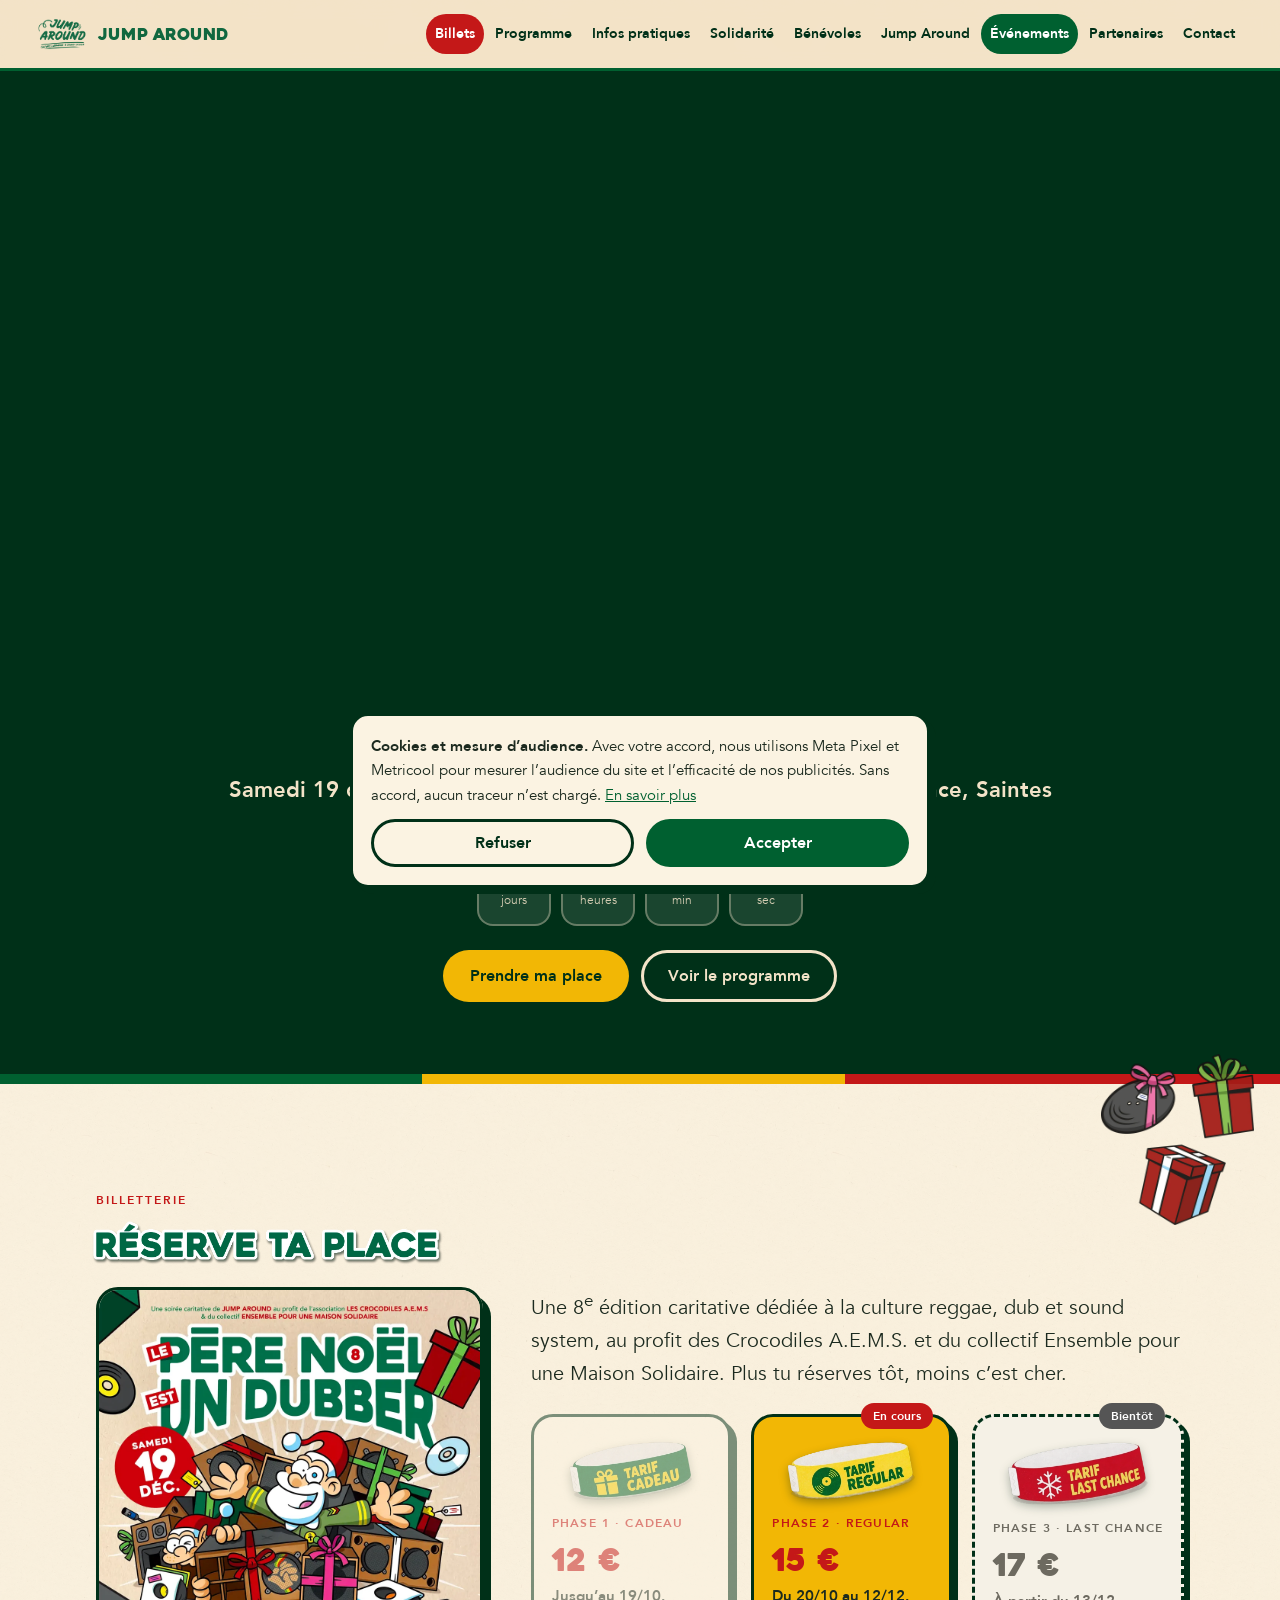
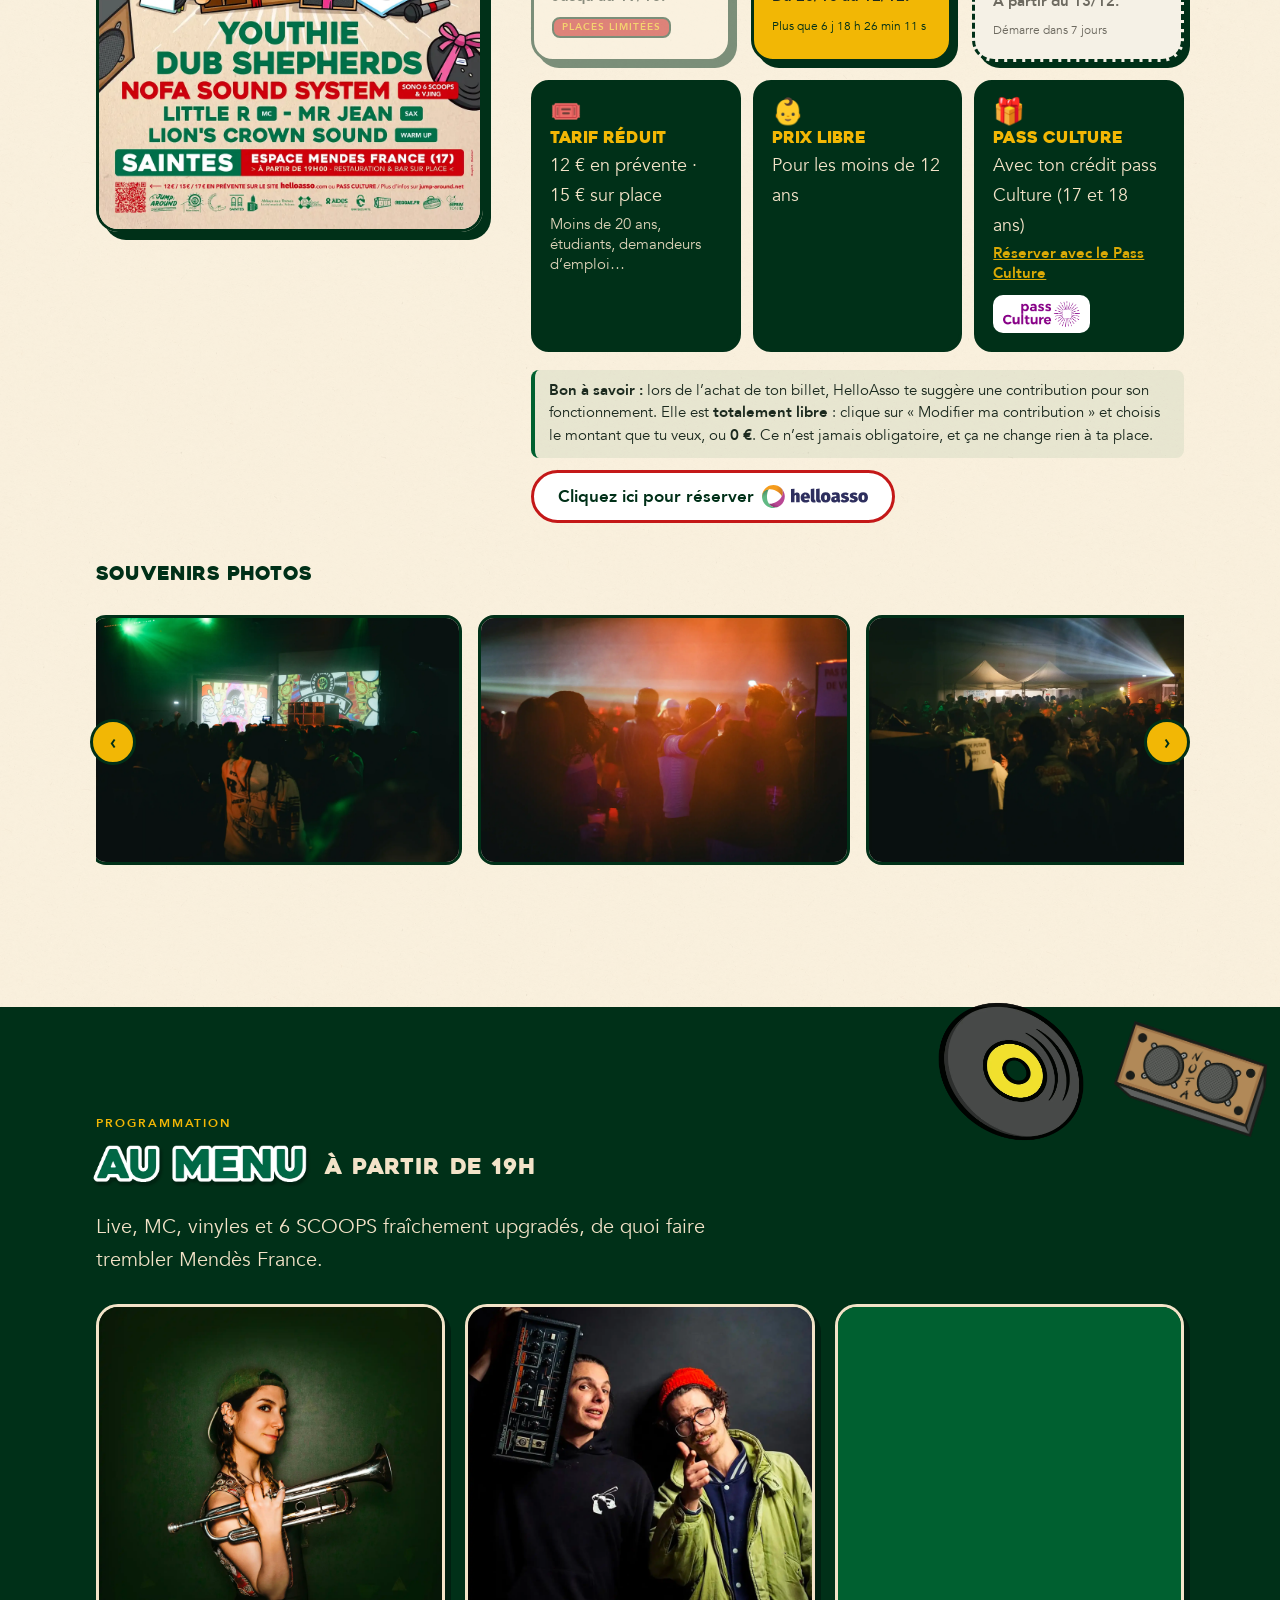
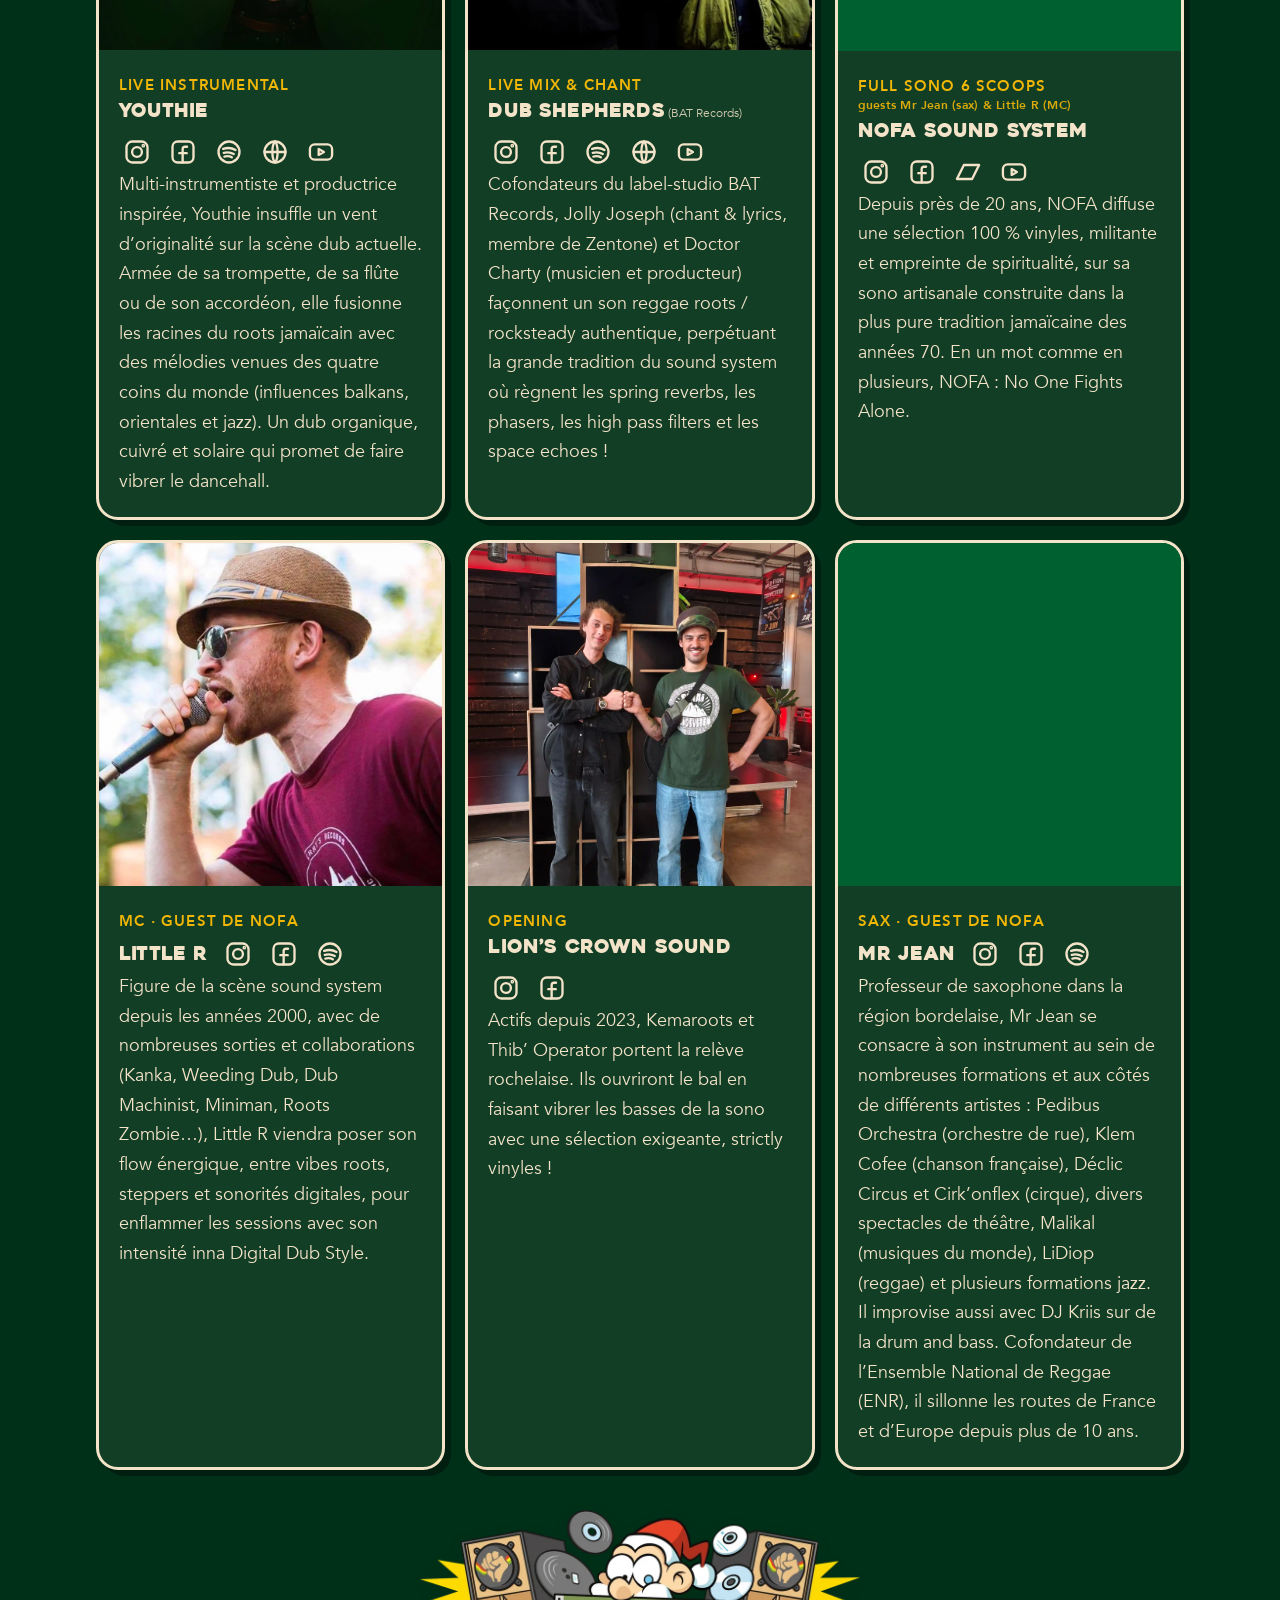
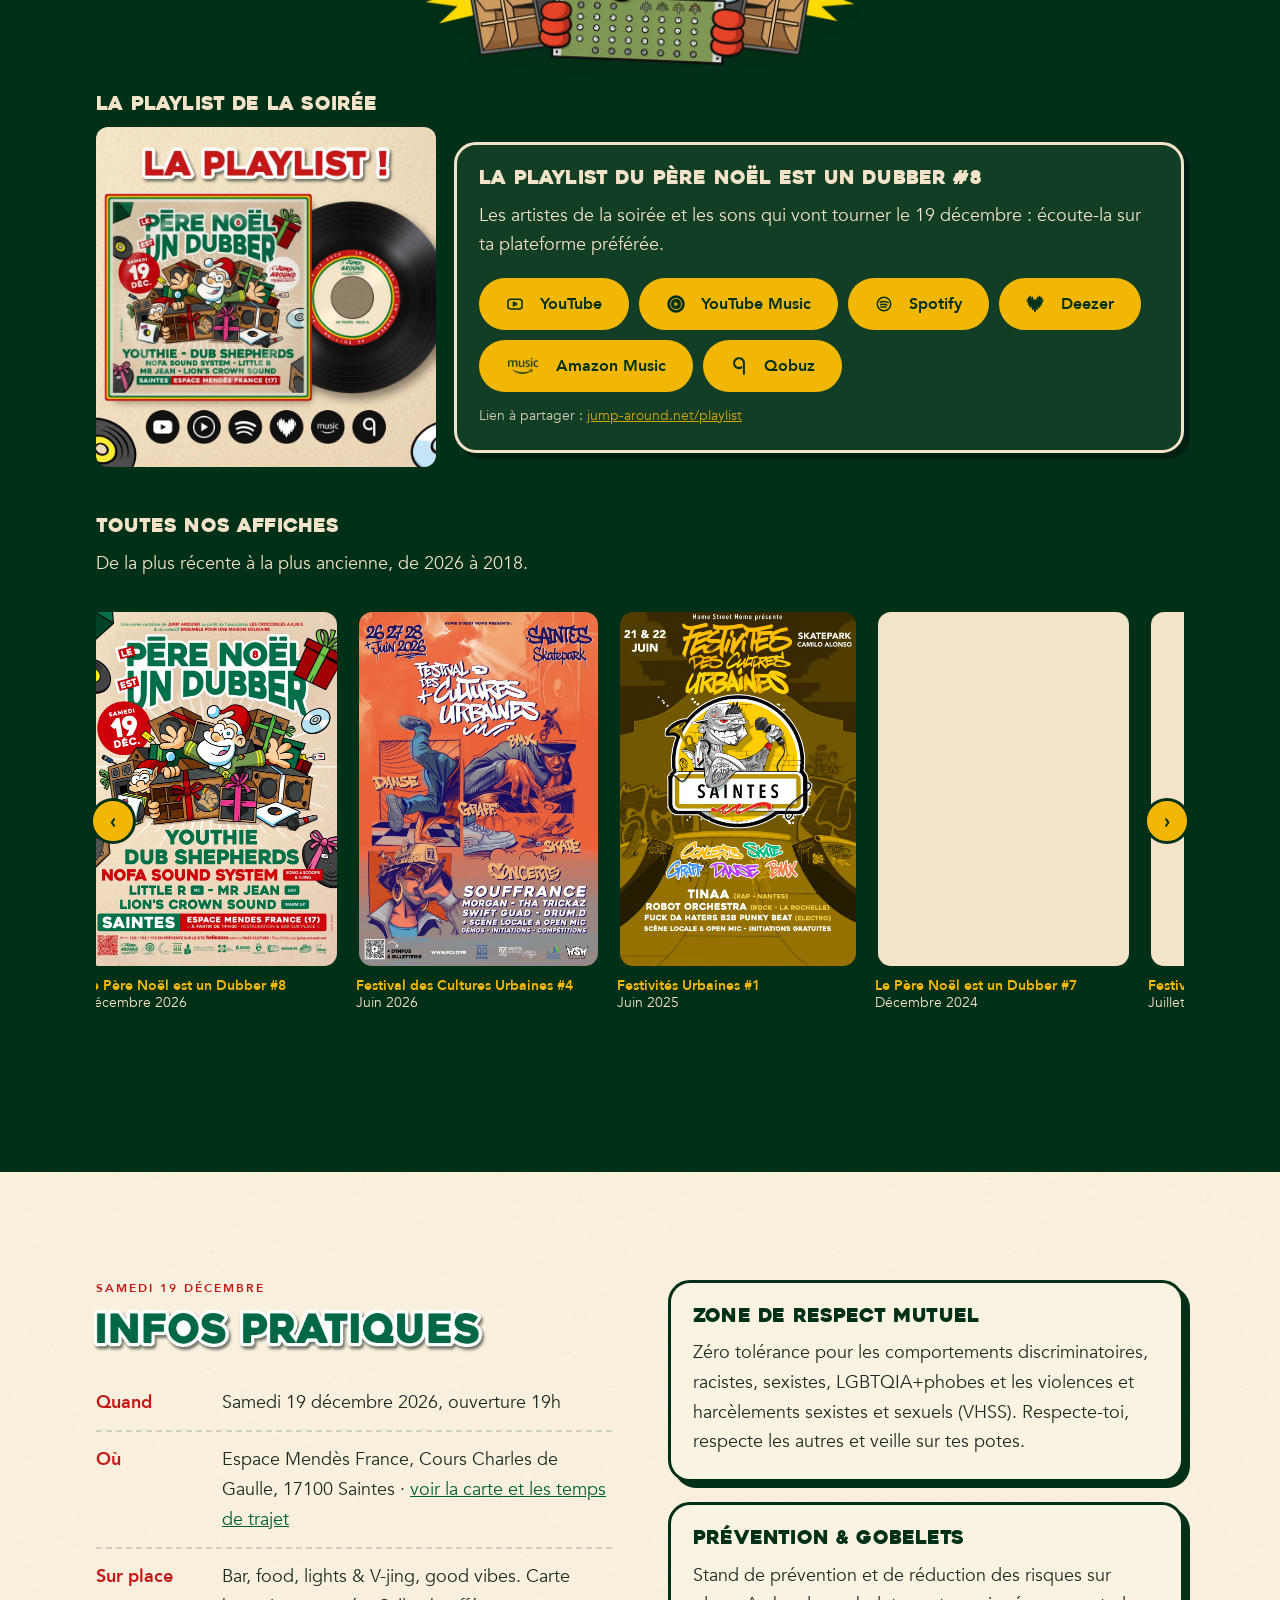
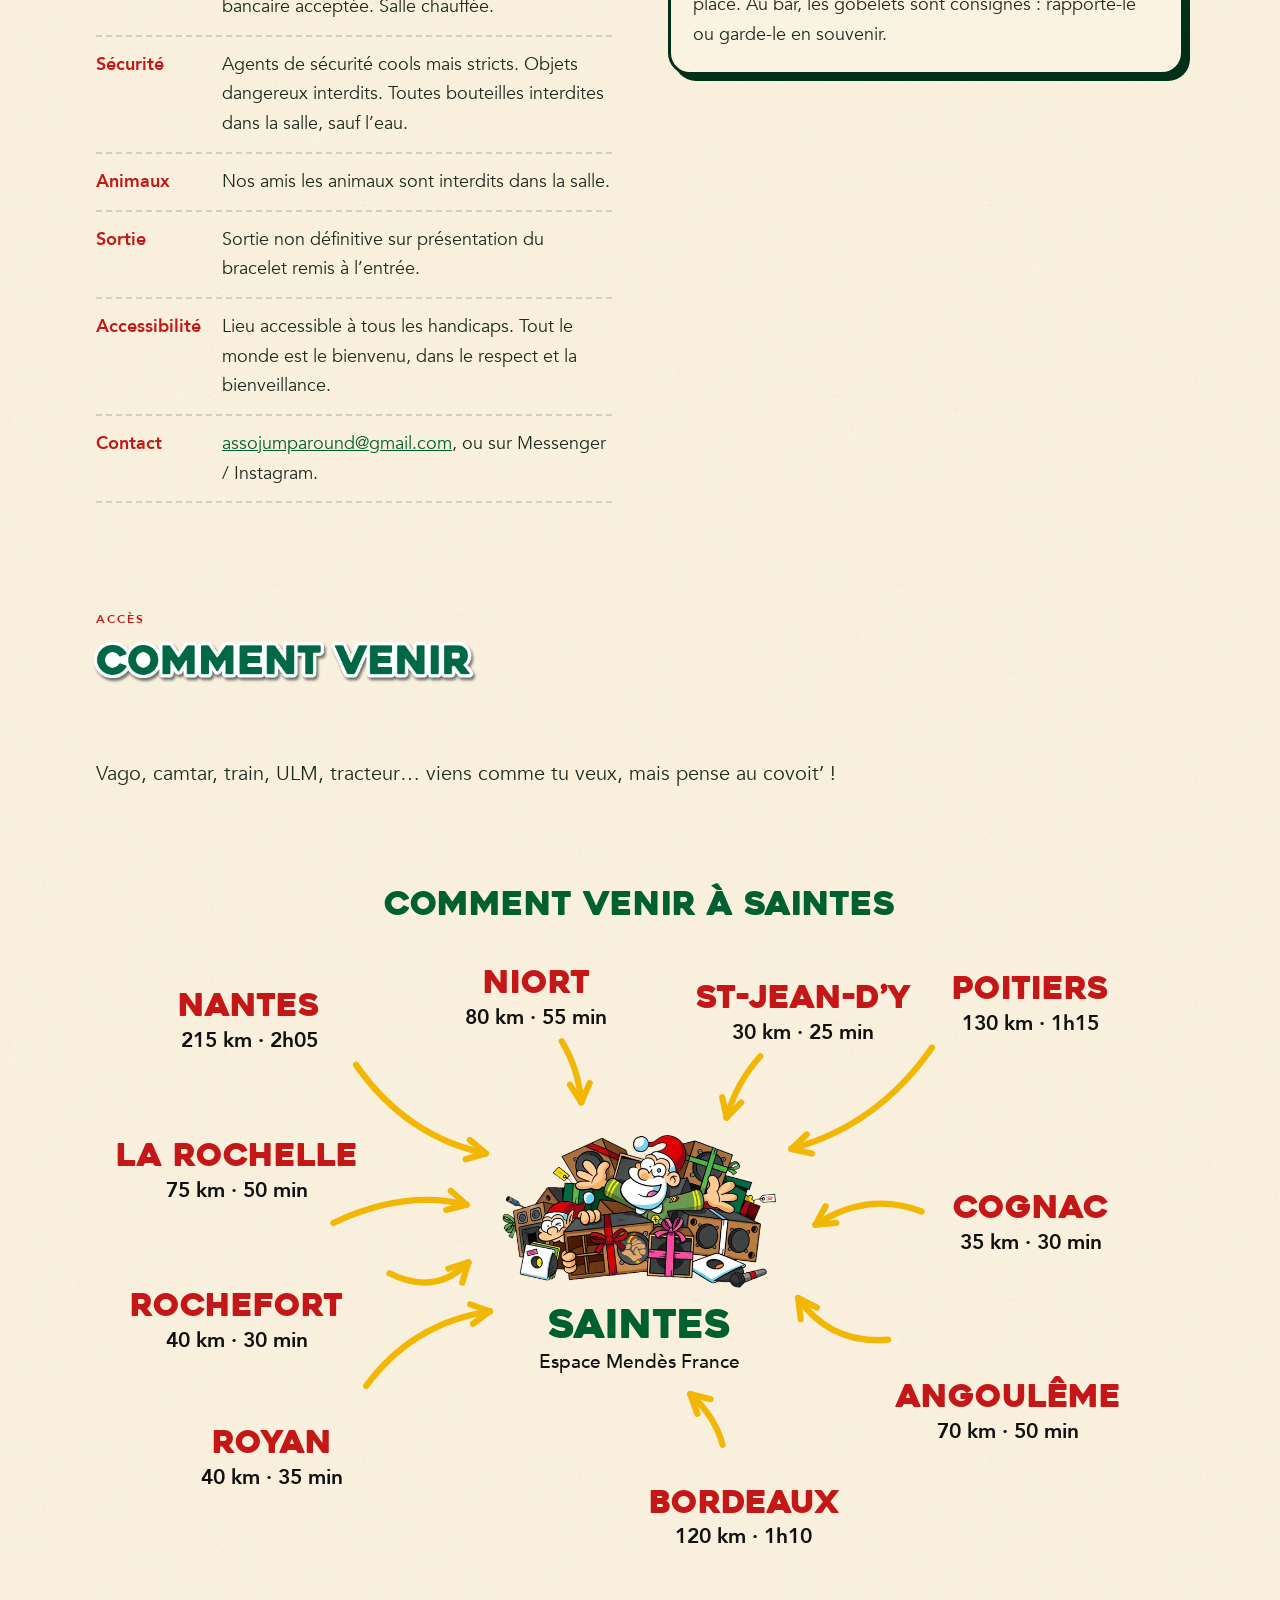
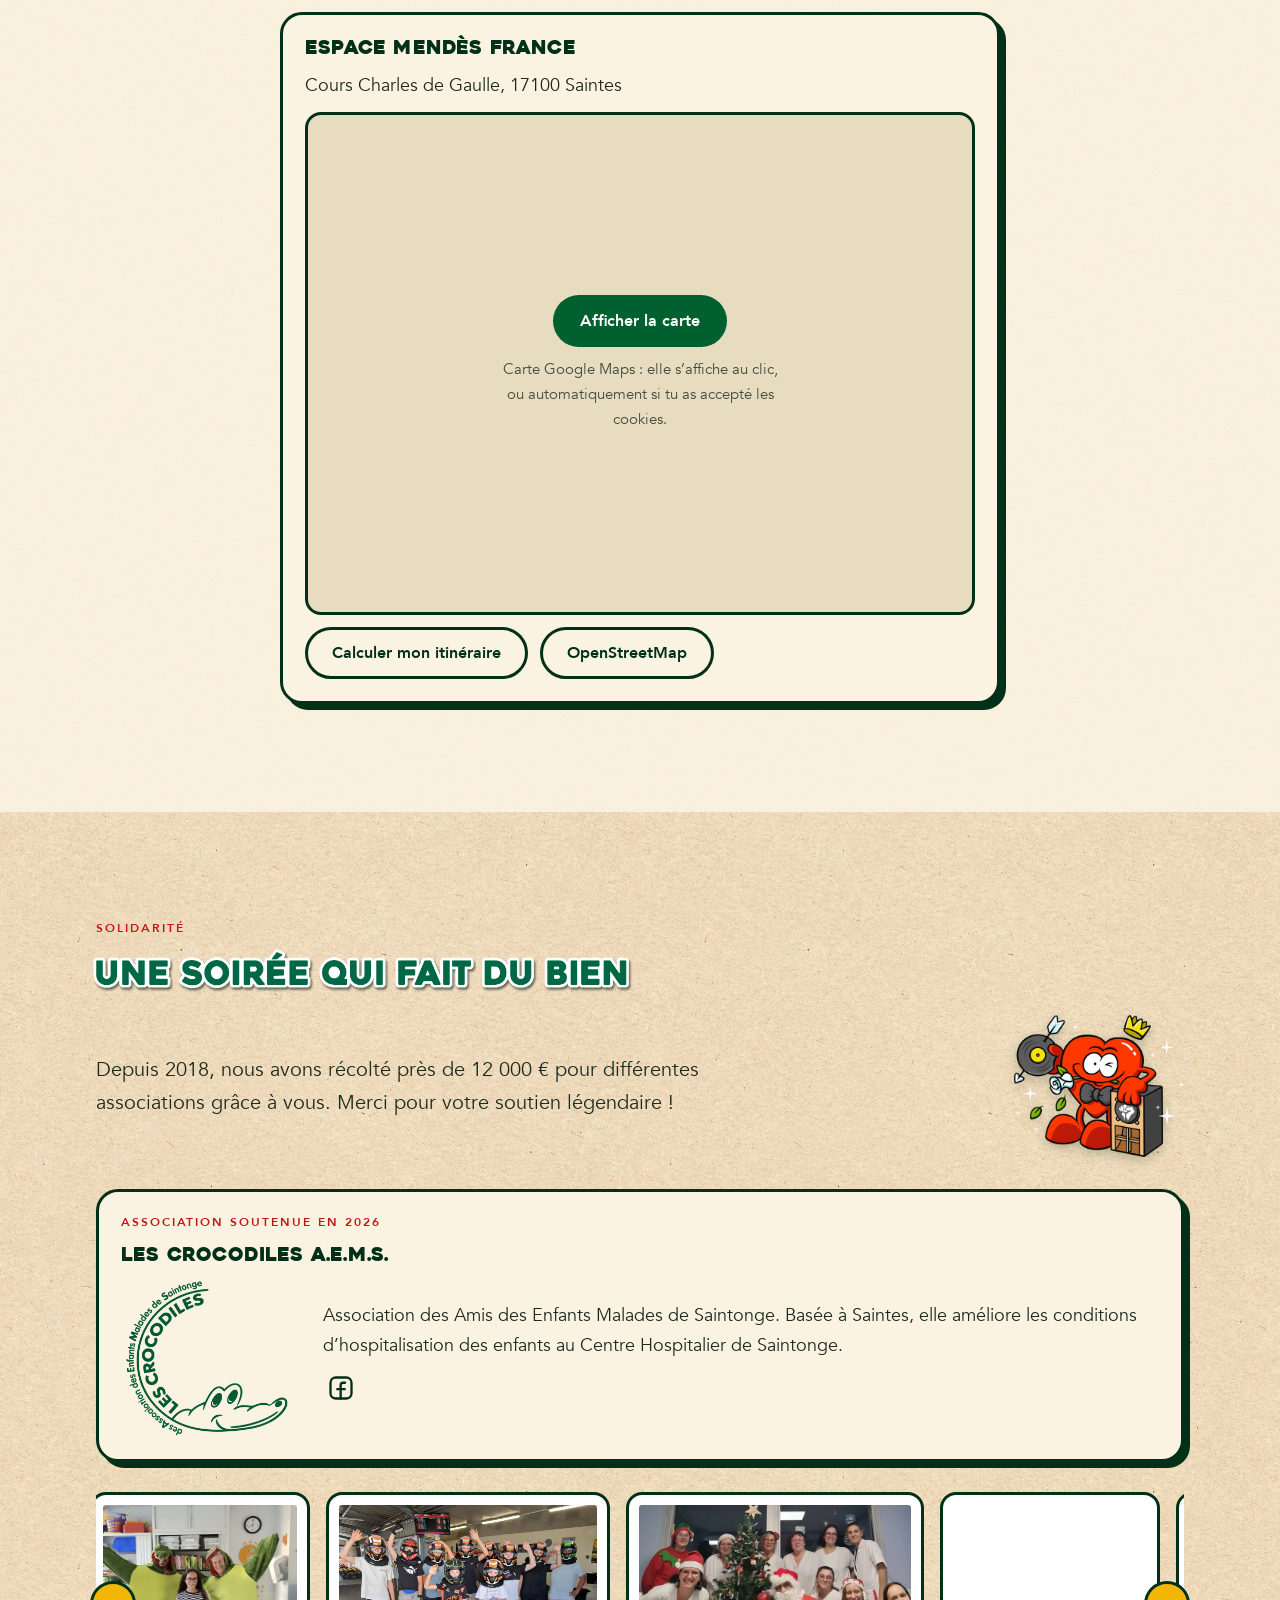
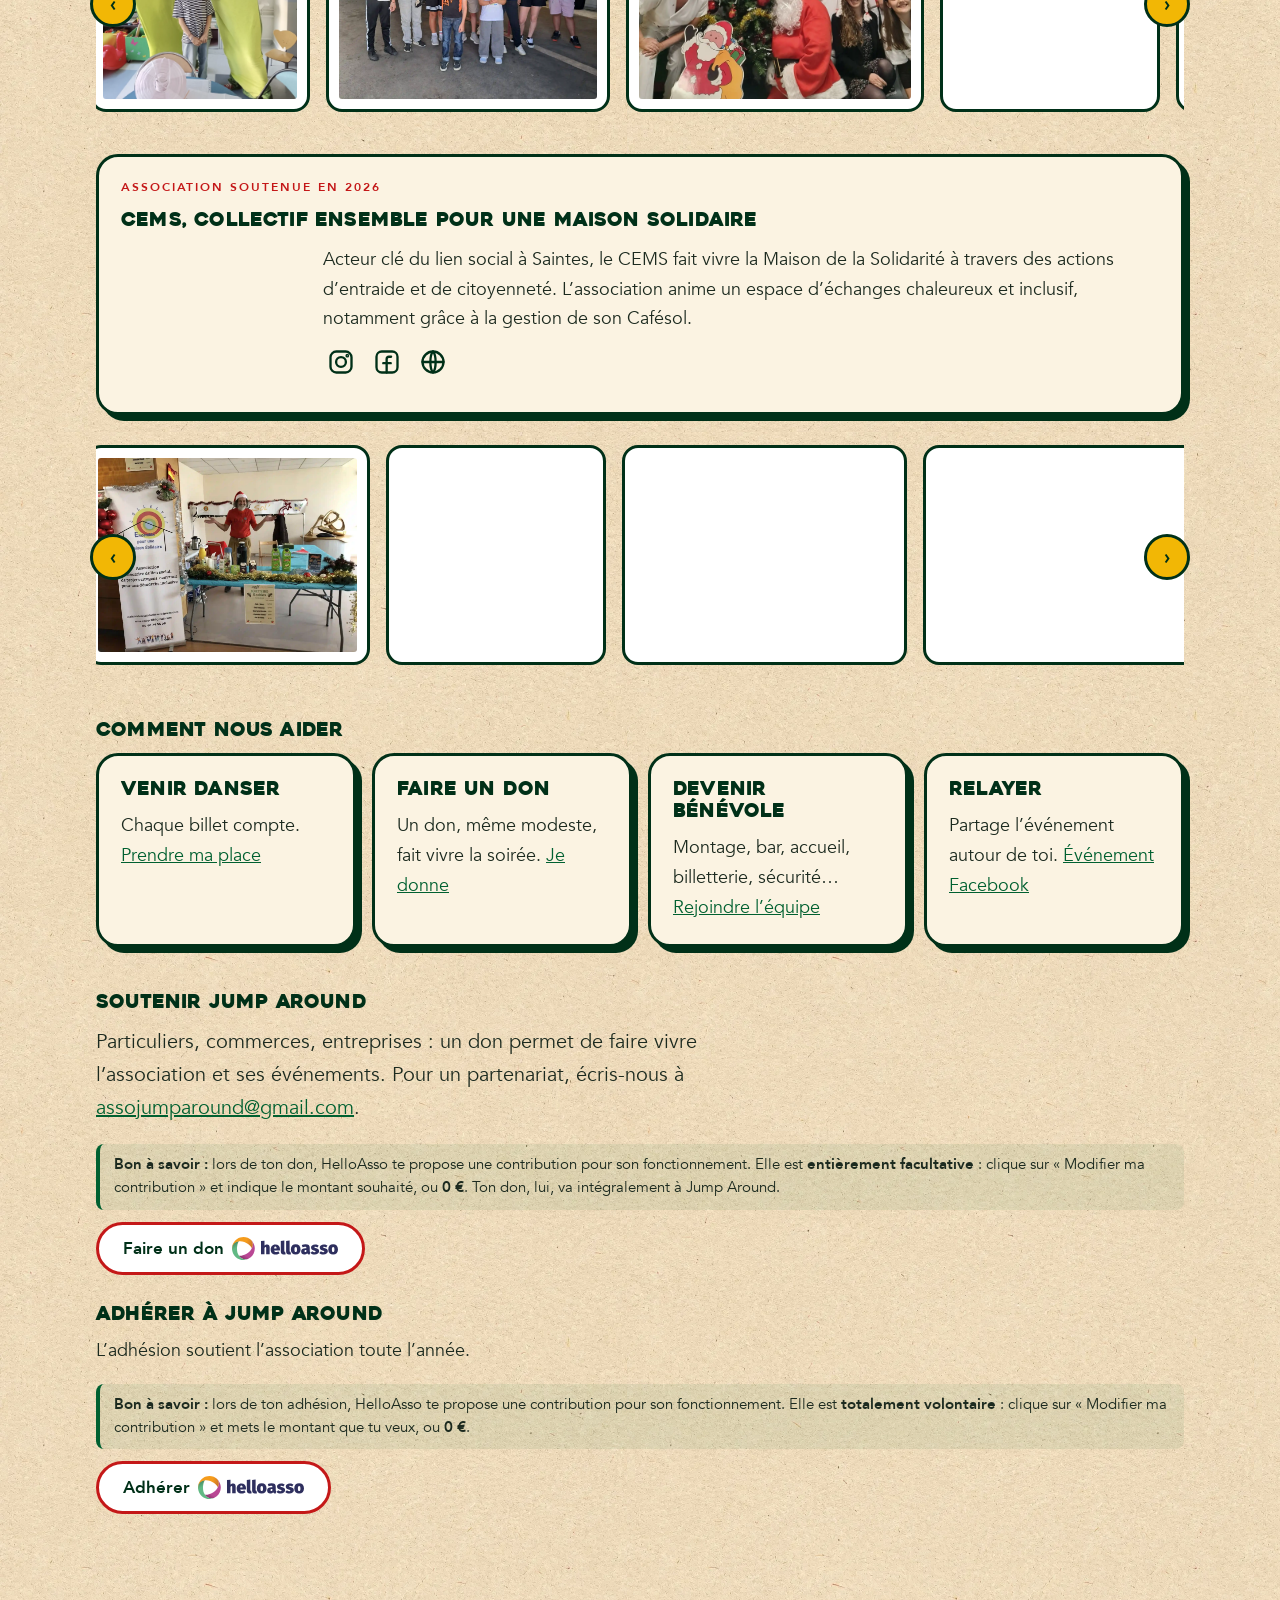
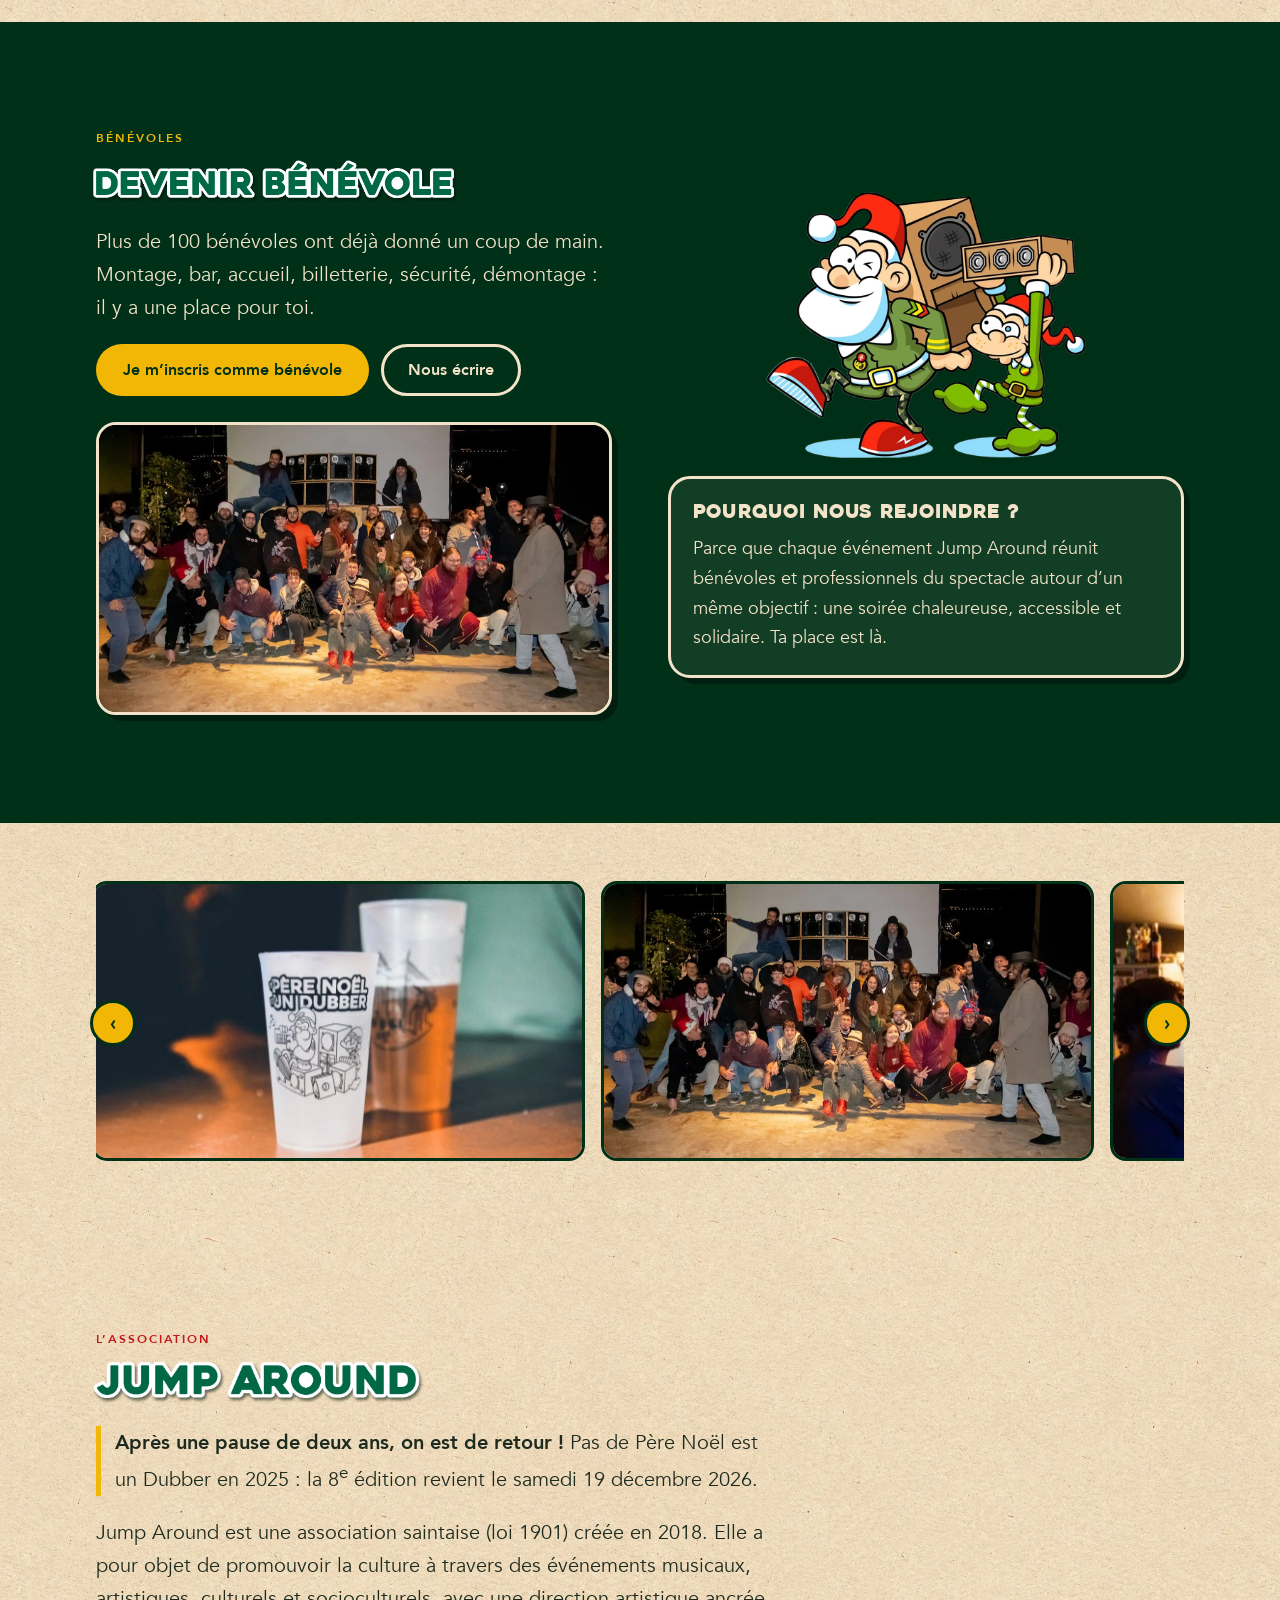
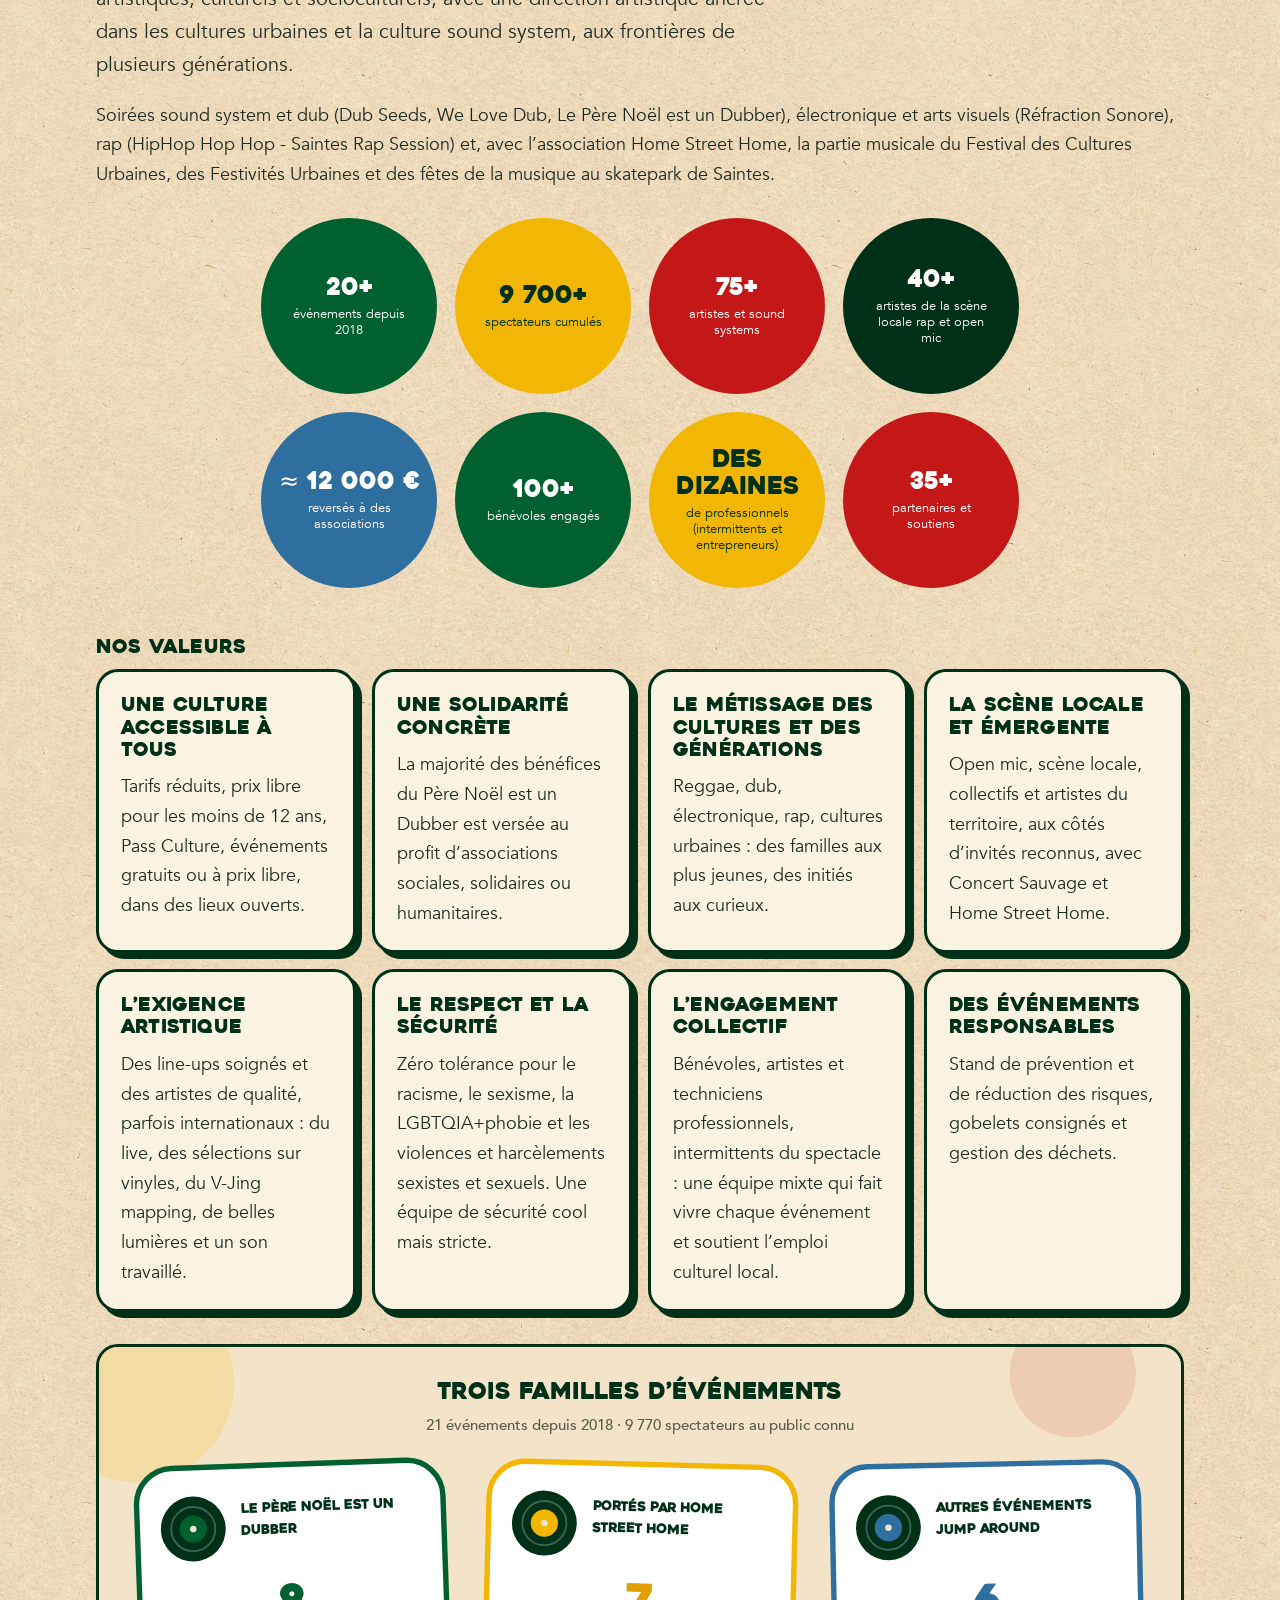
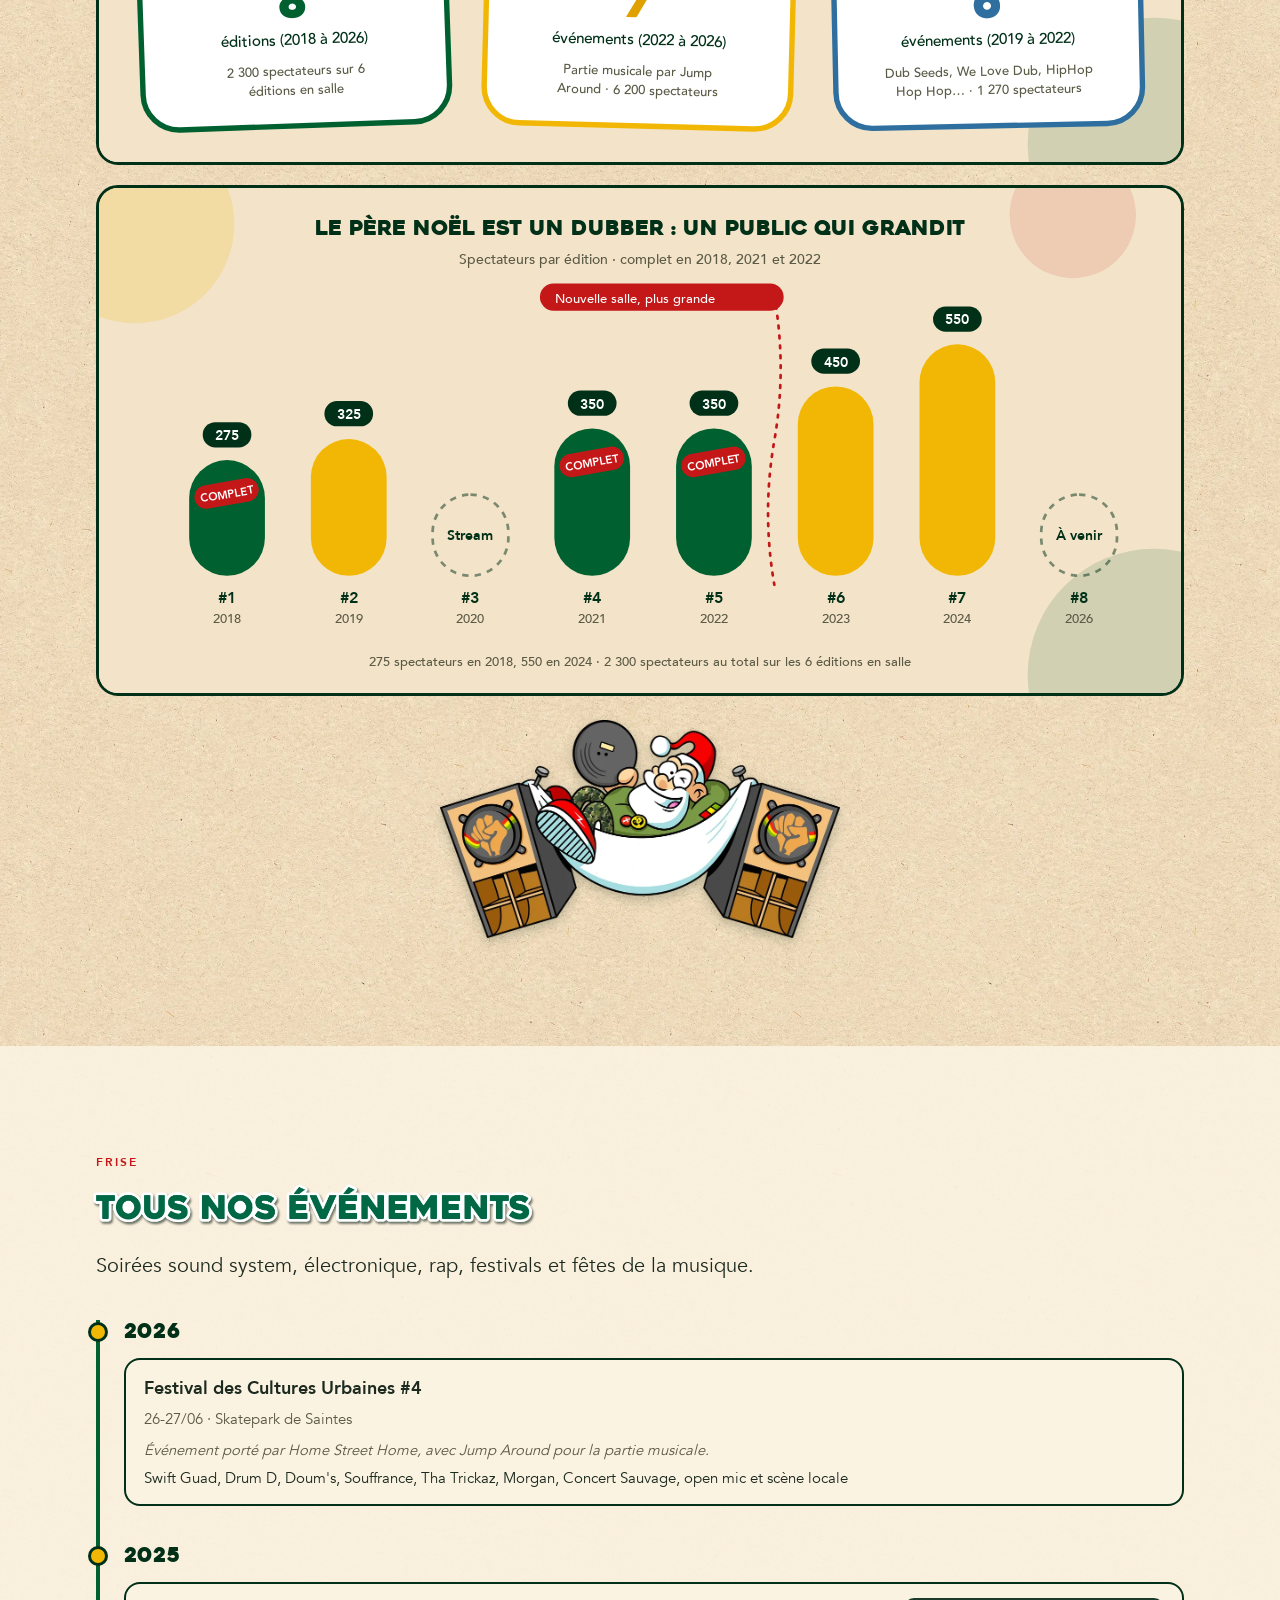
==== commit 0b809140: "maj" ====
--- a/index.html
+++ b/index.html
@@ -69,6 +69,9 @@
 <div class="eyebrow">Programmation</div><h2 class="ht"><img src="assets/img/titres/6188e88c48.webp" alt="" aria-hidden="true" width="650" height="129" style="width:5.95em"><span class="sr">Au menu</span> <span style="font-size:.6em;font-weight:600;white-space:nowrap">à partir de 19h</span></h2>
 <p class="lead">Live, MC, vinyles et 6 SCOOPS fraîchement upgradés, de quoi faire trembler Mendès France.</p>
 <div class="grid3" style="margin-top:28px"><article class="card artist"><div class="pic"><img src="assets/img/artistes/youthie.webp" alt="Youthie" width="1772" height="1772" loading="lazy" decoding="async"></div><div class="in"><small>Live instrumental</small><div class="nm"><h3>Youthie</h3><p class="alinks"><a class="ico" href="https://www.instagram.com/youthie_records/" target="_blank" rel="noopener" aria-label="Instagram : Youthie" title="Instagram : Youthie"><i class="mi" style="-webkit-mask-image:url(assets/img/icons/icon-ig.svg);mask-image:url(assets/img/icons/icon-ig.svg)" aria-hidden="true"></i></a><a class="ico" href="https://www.facebook.com/youthierecords" target="_blank" rel="noopener" aria-label="Facebook : Youthie" title="Facebook : Youthie"><i class="mi" style="-webkit-mask-image:url(assets/img/icons/icon-fb.svg);mask-image:url(assets/img/icons/icon-fb.svg)" aria-hidden="true"></i></a><a class="ico" href="https://open.spotify.com/artist/5sSrpKd2fbeHty0UnG8BOG" target="_blank" rel="noopener" aria-label="Spotify : Youthie" title="Spotify : Youthie"><i class="mi" style="-webkit-mask-image:url(assets/img/icons/icon-sp.svg);mask-image:url(assets/img/icons/icon-sp.svg)" aria-hidden="true"></i></a><a class="ico" href="https://www.youthie.fr" target="_blank" rel="noopener" aria-label="Site web : Youthie" title="Site web : Youthie"><i class="mi" style="-webkit-mask-image:url(assets/img/icons/icon-web.svg);mask-image:url(assets/img/icons/icon-web.svg)" aria-hidden="true"></i></a><a class="ico" href="https://www.youtube.com/@youthie4817" target="_blank" rel="noopener" aria-label="YouTube : Youthie" title="YouTube : Youthie"><i class="mi" style="-webkit-mask-image:url(assets/img/icons/icon-yt.svg);mask-image:url(assets/img/icons/icon-yt.svg)" aria-hidden="true"></i></a></p></div><p style="margin:0">Multi-instrumentiste et productrice inspirée, Youthie insuffle un vent d’originalité sur la scène dub actuelle. Armée de sa trompette, de sa flûte ou de son accordéon, elle fusionne les racines du roots jamaïcain avec des mélodies venues des quatre coins du monde (influences balkans, orientales et jazz). Un dub organique, cuivré et solaire qui promet de faire vibrer le dancehall.</p></div></article><article class="card artist"><div class="pic"><img src="assets/img/artistes/dub-shepherds.webp" alt="Dub Shepherds" width="1772" height="1772" loading="lazy" decoding="async"></div><div class="in"><small>Live mix &amp; chant</small><div class="nm"><h3>Dub Shepherds<span class="aka"> (BAT Records)</span></h3><p class="alinks"><a class="ico" href="https://www.instagram.com/dubshepherds/" target="_blank" rel="noopener" aria-label="Instagram : Dub Shepherds" title="Instagram : Dub Shepherds"><i class="mi" style="-webkit-mask-image:url(assets/img/icons/icon-ig.svg);mask-image:url(assets/img/icons/icon-ig.svg)" aria-hidden="true"></i></a><a class="ico" href="https://www.facebook.com/dubshepherds" target="_blank" rel="noopener" aria-label="Facebook : Dub Shepherds" title="Facebook : Dub Shepherds"><i class="mi" style="-webkit-mask-image:url(assets/img/icons/icon-fb.svg);mask-image:url(assets/img/icons/icon-fb.svg)" aria-hidden="true"></i></a><a class="ico" href="https://open.spotify.com/artist/469KICjSNL6OnooZXseKSE" target="_blank" rel="noopener" aria-label="Spotify : Dub Shepherds" title="Spotify : Dub Shepherds"><i class="mi" style="-webkit-mask-image:url(assets/img/icons/icon-sp.svg);mask-image:url(assets/img/icons/icon-sp.svg)" aria-hidden="true"></i></a><a class="ico" href="https://bat-records.com/label/dub-shepherds/" target="_blank" rel="noopener" aria-label="Site web : Dub Shepherds" title="Site web : Dub Shepherds"><i class="mi" style="-webkit-mask-image:url(assets/img/icons/icon-web.svg);mask-image:url(assets/img/icons/icon-web.svg)" aria-hidden="true"></i></a><a class="ico" href="https://www.youtube.com/@dubshepherds" target="_blank" rel="noopener" aria-label="YouTube : Dub Shepherds" title="YouTube : Dub Shepherds"><i class="mi" style="-webkit-mask-image:url(assets/img/icons/icon-yt.svg);mask-image:url(assets/img/icons/icon-yt.svg)" aria-hidden="true"></i></a></p></div><p style="margin:0">Cofondateurs du label-studio BAT Records, Jolly Joseph (chant &amp; lyrics, membre de Zentone) et Doctor Charty (musicien et producteur) façonnent un son reggae roots / rocksteady authentique, perpétuant la grande tradition du sound system où règnent les spring reverbs, les phasers, les high pass filters et les space echoes !</p></div></article><article class="card artist"><div class="pic"><img src="assets/img/artistes/nofa.webp" alt="NOFA Sound System" width="1772" height="1772" loading="lazy" decoding="async"></div><div class="in"><small>Full sono 6 scoops</small><span class="gst">guests Mr Jean (sax) &amp; Little R (MC)</span><div class="nm"><h3>NOFA Sound System</h3><p class="alinks"><a class="ico" href="https://www.instagram.com/nofasoundsystem/" target="_blank" rel="noopener" aria-label="Instagram : NOFA Sound System" title="Instagram : NOFA Sound System"><i class="mi" style="-webkit-mask-image:url(assets/img/icons/icon-ig.svg);mask-image:url(assets/img/icons/icon-ig.svg)" aria-hidden="true"></i></a><a class="ico" href="https://www.facebook.com/Nofasound" target="_blank" rel="noopener" aria-label="Facebook : NOFA Sound System" title="Facebook : NOFA Sound System"><i class="mi" style="-webkit-mask-image:url(assets/img/icons/icon-fb.svg);mask-image:url(assets/img/icons/icon-fb.svg)" aria-hidden="true"></i></a><a class="ico" href="https://husmusic1.bandcamp.com" target="_blank" rel="noopener" aria-label="Bandcamp : NOFA Sound System" title="Bandcamp : NOFA Sound System"><i class="mi" style="-webkit-mask-image:url(assets/img/icons/icon-bc.svg);mask-image:url(assets/img/icons/icon-bc.svg)" aria-hidden="true"></i></a><a class="ico" href="https://www.youtube.com/@nofasoundsystem2180" target="_blank" rel="noopener" aria-label="YouTube : NOFA Sound System" title="YouTube : NOFA Sound System"><i class="mi" style="-webkit-mask-image:url(assets/img/icons/icon-yt.svg);mask-image:url(assets/img/icons/icon-yt.svg)" aria-hidden="true"></i></a></p></div><p style="margin:0">Depuis près de 20 ans, NOFA diffuse une sélection 100 % vinyles, militante et empreinte de spiritualité, sur sa sono artisanale construite dans la plus pure tradition jamaïcaine des années 70. En un mot comme en plusieurs, NOFA : No One Fights Alone.</p></div></article><article class="card artist"><div class="pic"><img src="assets/img/artistes/little-r.webp" alt="Little R" width="1772" height="1772" loading="lazy" decoding="async"></div><div class="in"><small>MC · guest de NOFA</small><div class="nm"><h3>Little R</h3><p class="alinks"><a class="ico" href="https://www.instagram.com/liiittle_r/" target="_blank" rel="noopener" aria-label="Instagram : Little R" title="Instagram : Little R"><i class="mi" style="-webkit-mask-image:url(assets/img/icons/icon-ig.svg);mask-image:url(assets/img/icons/icon-ig.svg)" aria-hidden="true"></i></a><a class="ico" href="https://www.facebook.com/profile.php?id=100043367648362" target="_blank" rel="noopener" aria-label="Facebook : Little R" title="Facebook : Little R"><i class="mi" style="-webkit-mask-image:url(assets/img/icons/icon-fb.svg);mask-image:url(assets/img/icons/icon-fb.svg)" aria-hidden="true"></i></a><a class="ico" href="https://open.spotify.com/artist/6Iyep64H1NAzgj1WBhPWWX" target="_blank" rel="noopener" aria-label="Spotify : Little R" title="Spotify : Little R"><i class="mi" style="-webkit-mask-image:url(assets/img/icons/icon-sp.svg);mask-image:url(assets/img/icons/icon-sp.svg)" aria-hidden="true"></i></a></p></div><p style="margin:0">Figure de la scène sound system depuis les années 2000, avec de nombreuses sorties et collaborations (Kanka, Weeding Dub, Dub Machinist, Miniman, Roots Zombie…), Little R viendra poser son flow énergique, entre vibes roots, steppers et sonorités digitales, pour enflammer les sessions avec son intensité inna Digital Dub Style.</p></div></article><article class="card artist"><div class="pic"><img src="assets/img/artistes/lions-crown.webp" alt="Lion’s Crown Sound" width="1772" height="1772" loading="lazy" decoding="async"></div><div class="in"><small>Opening</small><div class="nm"><h3>Lion’s Crown Sound</h3><p class="alinks"><a class="ico" href="https://www.instagram.com/lions_crown_sound_system/" target="_blank" rel="noopener" aria-label="Instagram : Lion’s Crown Sound" title="Instagram : Lion’s Crown Sound"><i class="mi" style="-webkit-mask-image:url(assets/img/icons/icon-ig.svg);mask-image:url(assets/img/icons/icon-ig.svg)" aria-hidden="true"></i></a><a class="ico" href="https://www.facebook.com/profile.php?id=100094031743222" target="_blank" rel="noopener" aria-label="Facebook : Lion’s Crown Sound" title="Facebook : Lion’s Crown Sound"><i class="mi" style="-webkit-mask-image:url(assets/img/icons/icon-fb.svg);mask-image:url(assets/img/icons/icon-fb.svg)" aria-hidden="true"></i></a></p></div><p style="margin:0">Actifs depuis 2023, Kemaroots et Thib’ Operator portent la relève rochelaise. Ils ouvriront le bal en faisant vibrer les basses de la sono avec une sélection exigeante, strictly vinyles !</p></div></article><article class="card artist"><div class="pic"><img src="assets/img/artistes/mr-jean.webp" alt="Mr Jean" width="900" height="900" loading="lazy" decoding="async"></div><div class="in"><small>Sax · guest de NOFA</small><div class="nm"><h3>Mr Jean</h3><p class="alinks"><a class="ico" href="https://www.instagram.com/ensemblenationaldereggae/" target="_blank" rel="noopener" aria-label="Instagram : Mr Jean" title="Instagram : Mr Jean"><i class="mi" style="-webkit-mask-image:url(assets/img/icons/icon-ig.svg);mask-image:url(assets/img/icons/icon-ig.svg)" aria-hidden="true"></i></a><a class="ico" href="https://www.facebook.com/jean.guietcanet" target="_blank" rel="noopener" aria-label="Facebook : Mr Jean" title="Facebook : Mr Jean"><i class="mi" style="-webkit-mask-image:url(assets/img/icons/icon-fb.svg);mask-image:url(assets/img/icons/icon-fb.svg)" aria-hidden="true"></i></a><a class="ico" href="https://open.spotify.com/artist/5oJC14mhgGNsYIiGhdGnzk" target="_blank" rel="noopener" aria-label="Spotify : Mr Jean" title="Spotify : Mr Jean"><i class="mi" style="-webkit-mask-image:url(assets/img/icons/icon-sp.svg);mask-image:url(assets/img/icons/icon-sp.svg)" aria-hidden="true"></i></a></p></div><p style="margin:0">Professeur de saxophone dans la région bordelaise, Mr Jean se consacre à son instrument au sein de nombreuses formations et aux côtés de différents artistes : Pedibus Orchestra (orchestre de rue), Klem Cofee (chanson française), Déclic Circus et Cirk’onflex (cirque), divers spectacles de théâtre, Malikal (musiques du monde), LiDiop (reggae) et plusieurs formations jazz. Il improvise aussi avec DJ Kriis sur de la drum and bass. Cofondateur de l’Ensemble National de Reggae (ENR), il sillonne les routes de France et d’Europe depuis plus de 10 ans.</p></div></article></div>
+<div id="runningorder" hidden style="margin-top:28px;background:#fffdf8;color:#1f2a22;border-radius:18px;padding:18px 20px;max-width:640px"><h3 style="margin:0 0 10px;color:#00402A">Running order du 19 décembre</h3>
+<p style="margin:0 0 4px"><b>19h</b> · Lion’s Crown Sound (opening)</p><p style="margin:0 0 4px"><b>20h30</b> · NOFA Sound System feat. Little R &amp; Mr Jean</p><p style="margin:0 0 4px"><b>22h</b> · Youthie (live)</p><p style="margin:0 0 4px"><b>23h15</b> · Dub Shepherds (live mix &amp; chant)</p><p style="margin:0"><b>00h45</b> · NOFA Sound System feat. Little R &amp; Mr Jean</p></div>
+<script>try{if(Date.now()>=Date.parse('2026-12-12T06:00:00+01:00')){var r=document.getElementById('runningorder');if(r)r.hidden=false}}catch(e){}</script>
 <img class="ill" src="assets/img/illus/table-mixage.webp" alt="Illustration d’une édition précédente : le Père Noël à la table de mixage" width="900" height="318" loading="lazy" decoding="async" style="width:min(440px,85%);margin-top:40px">
 <h3 id="playlist" style="margin-top:28px">La playlist de la soirée</h3>
 <div class="pl-wrap" style="display:grid;grid-template-columns:minmax(0,340px) minmax(0,1fr);gap:18px;align-items:center;margin-top:12px"><img src="assets/img/brand/playlist-pneud8.webp" alt="Visuel de la playlist du Père Noël est un Dubber #8 : la pochette de l’affiche et un vinyle 45 tours" width="800" height="800" loading="lazy" decoding="async" style="width:100%;height:auto;border-radius:12px;display:block"><div class="card" style="margin:0"><h3>La playlist du Père Noël est un Dubber #8</h3><p>Les artistes de la soirée et les sons qui vont tourner le 19 décembre : écoute-la sur ta plateforme préférée.</p><div class="row" style="display:flex;flex-wrap:wrap;gap:10px"><a class="btn btn-gold" href="https://youtube.com/playlist?list=PLNdNzzKuzvPM" target="_blank" rel="noopener" data-track="PlaylistClick" data-src="youtube"><i class="mi" style="-webkit-mask-image:url(assets/img/icons/icon-yt.svg);mask-image:url(assets/img/icons/icon-yt.svg)" aria-hidden="true"></i>YouTube</a><a class="btn btn-gold" href="https://music.youtube.com/playlist?list=PLNdNzzKuzvPM" target="_blank" rel="noopener" data-track="PlaylistClick" data-src="youtube-music"><i class="mi" style="-webkit-mask-image:url(assets/img/icons/icon-ytm.png);mask-image:url(assets/img/icons/icon-ytm.png)" aria-hidden="true"></i>YouTube Music</a><a class="btn btn-gold" href="https://open.spotify.com/playlist/5aKRHuXiQ4UItaycZLLoFc" target="_blank" rel="noopener" data-track="PlaylistClick" data-src="spotify"><i class="mi" style="-webkit-mask-image:url(assets/img/icons/icon-sp.svg);mask-image:url(assets/img/icons/icon-sp.svg)" aria-hidden="true"></i>Spotify</a><a class="btn btn-gold" href="https://link.deezer.com/s/34E5miJDOyiLZw6CbKnle" target="_blank" rel="noopener" data-track="PlaylistClick" data-src="deezer"><i class="mi" style="-webkit-mask-image:url(assets/img/icons/icon-dz.png);mask-image:url(assets/img/icons/icon-dz.png)" aria-hidden="true"></i>Deezer</a><a class="btn btn-gold" href="https://music.amazon.fr/user-playlists/fecfff250d674576a4501876a23f1674frfr" target="_blank" rel="noopener" data-track="PlaylistClick" data-src="amazon-music"><i class="mi" style="width:2.1em;-webkit-mask-image:url(assets/img/icons/icon-am.png);mask-image:url(assets/img/icons/icon-am.png)" aria-hidden="true"></i>Amazon Music</a><a class="btn btn-gold" href="https://open.qobuz.com/playlist/71558241" target="_blank" rel="noopener" data-track="PlaylistClick" data-src="qobuz"><i class="mi" style="-webkit-mask-image:url(assets/img/icons/icon-qb.png);mask-image:url(assets/img/icons/icon-qb.png)" aria-hidden="true"></i>Qobuz</a></div><p style="margin:12px 0 0;font-size:.9rem;opacity:.85">Lien à partager : <a href="playlist/">jump-around.net/playlist</a></p></div></div>
@@ -176,7 +179,7 @@
 <div class="eyebrow">Merci</div><h2 class="ht"><img src="assets/img/titres/18a5ba05cd.webp" alt="" aria-hidden="true" width="1598" height="131" style="width:14.39em"><span class="sr">Ils nous soutiennent</span></h2>
 <p class="lead">Collectivités, lieux, associations, médias et entreprises : merci à tous ceux qui rendent ces événements possibles.</p>
 <div class="plogos"><div class="pgimg pgd"><img src="assets/img/partenaires/partenaires-principaux.webp" alt="Logos : La Graine d’Orge, Restaurant Chez les Filles, Optical Center, GNK Sécurité, ArtGrafik Digital, Les Crocodiles, Collectif Ensemble pour une Maison Solidaire" width="2000" height="288" loading="lazy" decoding="async"><a class="pglink" href="https://www.bar-graine-dorge.fr/" target="_blank" rel="noopener" aria-label="La Graine d’Orge" style="left:2.08%;top:12.50%;width:12.60%;height:75.00%"></a><a class="pglink" href="https://chezlesfillesrestaurant.fr/" target="_blank" rel="noopener" aria-label="Restaurant Chez les Filles" style="left:17.28%;top:12.50%;width:8.59%;height:75.00%"></a><a class="pglink" href="https://opticien.optical-center.fr/66-opticien-saint-georges-des-coteaux-saintes-optical-center" target="_blank" rel="noopener" aria-label="Optical Center" style="left:28.47%;top:12.50%;width:7.18%;height:75.00%"></a><a class="pglink" href="https://www.artgrafik.fr" target="_blank" rel="noopener" aria-label="ArtGrafik Digital" style="left:53.45%;top:12.50%;width:12.60%;height:75.00%"></a><a class="pglink" href="https://www.facebook.com/lescrocodilesaems" target="_blank" rel="noopener" aria-label="Les Crocodiles" style="left:71.45%;top:12.50%;width:11.27%;height:75.00%"></a><a class="pglink" href="https://maisondelasolidarite.wordpress.com" target="_blank" rel="noopener" aria-label="Collectif Ensemble pour une Maison Solidaire" style="left:85.32%;top:12.50%;width:12.60%;height:75.00%"></a></div><div class="pgimg pgm"><img src="assets/img/partenaires/partenaires-principaux-mobile.webp" alt="Logos : La Graine d’Orge, Restaurant Chez les Filles, Optical Center, GNK Sécurité, ArtGrafik Digital, Les Crocodiles, Collectif Ensemble pour une Maison Solidaire" width="1120" height="492" loading="lazy" decoding="async"><a class="pglink" href="https://www.bar-graine-dorge.fr/" target="_blank" rel="noopener" aria-label="La Graine d’Orge" style="left:9.59%;top:7.32%;width:20.57%;height:39.02%"></a><a class="pglink" href="https://chezlesfillesrestaurant.fr/" target="_blank" rel="noopener" aria-label="Restaurant Chez les Filles" style="left:34.80%;top:7.32%;width:13.63%;height:39.02%"></a><a class="pglink" href="https://opticien.optical-center.fr/66-opticien-saint-georges-des-coteaux-saintes-optical-center" target="_blank" rel="noopener" aria-label="Optical Center" style="left:53.07%;top:7.32%;width:11.40%;height:39.02%"></a><a class="pglink" href="https://www.artgrafik.fr" target="_blank" rel="noopener" aria-label="ArtGrafik Digital" style="left:14.57%;top:53.66%;width:22.75%;height:39.02%"></a><a class="pglink" href="https://www.facebook.com/lescrocodilesaems" target="_blank" rel="noopener" aria-label="Les Crocodiles" style="left:41.97%;top:53.66%;width:17.89%;height:39.02%"></a><a class="pglink" href="https://maisondelasolidarite.wordpress.com" target="_blank" rel="noopener" aria-label="Collectif Ensemble pour une Maison Solidaire" style="left:64.50%;top:53.66%;width:20.93%;height:39.02%"></a></div><div class="pgimg pgd"><img src="assets/img/partenaires/salle-materiel-services.webp" alt="Logos : Ville de Saintes, Espace Saint-Eutrope · Chapelle Chavagne, Abbaye aux Dames, cité musicale, APMAC, Ekinox, AIDES Charente-Maritime, Imprim’ Ton ID" width="2000" height="224" loading="lazy" decoding="async"><a class="pglink" href="https://imprimtonid.fr/" target="_blank" rel="noopener" aria-label="Imprim’ Ton ID" style="left:83.14%;top:16.07%;width:8.79%;height:67.86%"></a></div><div class="pgimg pgm"><img src="assets/img/partenaires/salle-materiel-services-mobile.webp" alt="Logos : Ville de Saintes, Espace Saint-Eutrope · Chapelle Chavagne, Abbaye aux Dames, cité musicale, APMAC, Ekinox, AIDES Charente-Maritime, Imprim’ Ton ID" width="1120" height="372" loading="lazy" decoding="async"><a class="pglink" href="https://imprimtonid.fr/" target="_blank" rel="noopener" aria-label="Imprim’ Ton ID" style="left:58.90%;top:54.84%;width:13.63%;height:35.48%"></a></div><div class="pgimg pgd"><img src="assets/img/partenaires/autres-soutiens.webp" alt="Logos : Culture Dub, Reggae.fr, La Grosse Radio, Trax, NOFA Sound System, Roots Tonality, Festival des Cultures Urbaines, Coconut Music Festival, Festival Tribal Elek, Festival Tonnay Bon !, Les Fous Cavés, Home Street Home, Belle Rive, Movement Child, SchoolRag’ Saintes, Allfit, Les Marraines Roses, Association Enfance et Adolescence, LSC, Les Saintaitiseurs, AFTRWRK, Otaké Productions, UNI-SON, Titi’s Bar, Concert sauvage, Coyote Minute, Tentes et Compagnie, Régie Pro 17, SACEM, Centre national de la musique, La Charente-Maritime" width="2000" height="604" loading="lazy" decoding="async"></div><div class="pgimg pgm"><img src="assets/img/partenaires/autres-soutiens-mobile.webp" alt="Logos : Culture Dub, Reggae.fr, La Grosse Radio, Trax, NOFA Sound System, Roots Tonality, Festival des Cultures Urbaines, Coconut Music Festival, Festival Tribal Elek, Festival Tonnay Bon !, Les Fous Cavés, Home Street Home, Belle Rive, Movement Child, SchoolRag’ Saintes, Allfit, Les Marraines Roses, Association Enfance et Adolescence, LSC, Les Saintaitiseurs, AFTRWRK, Otaké Productions, UNI-SON, Titi’s Bar, Concert sauvage, Coyote Minute, Tentes et Compagnie, Régie Pro 17, SACEM, Centre national de la musique, La Charente-Maritime" width="1120" height="616" loading="lazy" decoding="async"></div></div><div class="card" style="margin-top:16px"><h3>Partenaires de la 8<sup>e</sup> édition</h3><p style="margin:0 0 6px"><b>Un merci tout particulier</b> à La Graine d’Orge, au restaurant Chez les Filles, à Optical Center, à GNK Sécurité, à ArtGrafik Digital, à la Ville de Saintes, qui soutiennent la soirée financièrement.</p></div>
-<div class="card becomep"><div><div class="eyebrow">ENTREPRISES, COMMERCES, COLLECTIVITÉS</div><h3>Devenez partenaire de la 8<sup>e</sup> édition</h3>
+<div class="card becomep"><div><div class="eyebrow">ENTREPRISES ET COMMERCES</div><h3>Devenez partenaire de la 8<sup>e</sup> édition</h3>
 <p>Votre soutien, même modeste, aide à garder une soirée accessible et solidaire. Don financier, don en nature ou en matériel, apport en visibilité : nous étudions toutes les propositions, à toutes les échelles. En retour : votre logo sur place et sur nos réseaux, et votre nom associé à une soirée solidaire. Toutes les infos sont dans le dossier partenaires.</p></div>
 <div class="row becomep-btns"><a class="btn btn-red" href="https://www.helloasso.com/associations/jump-around/formulaires/3" target="_blank" rel="noopener" data-track="DonClick" data-src="partenaires">Devenir partenaire</a><a class="btn btn-green" href="presse/Jump-Around_Dossier-partenaires.pdf" target="_blank" rel="noopener">Le dossier partenaires (PDF)</a><a class="btn btn-ghost" href="mailto:assojumparound@gmail.com?subject=Partenariat%20Le%20P%C3%A8re%20No%C3%ABl%20est%20un%20Dubber">Nous écrire</a></div></div>
 
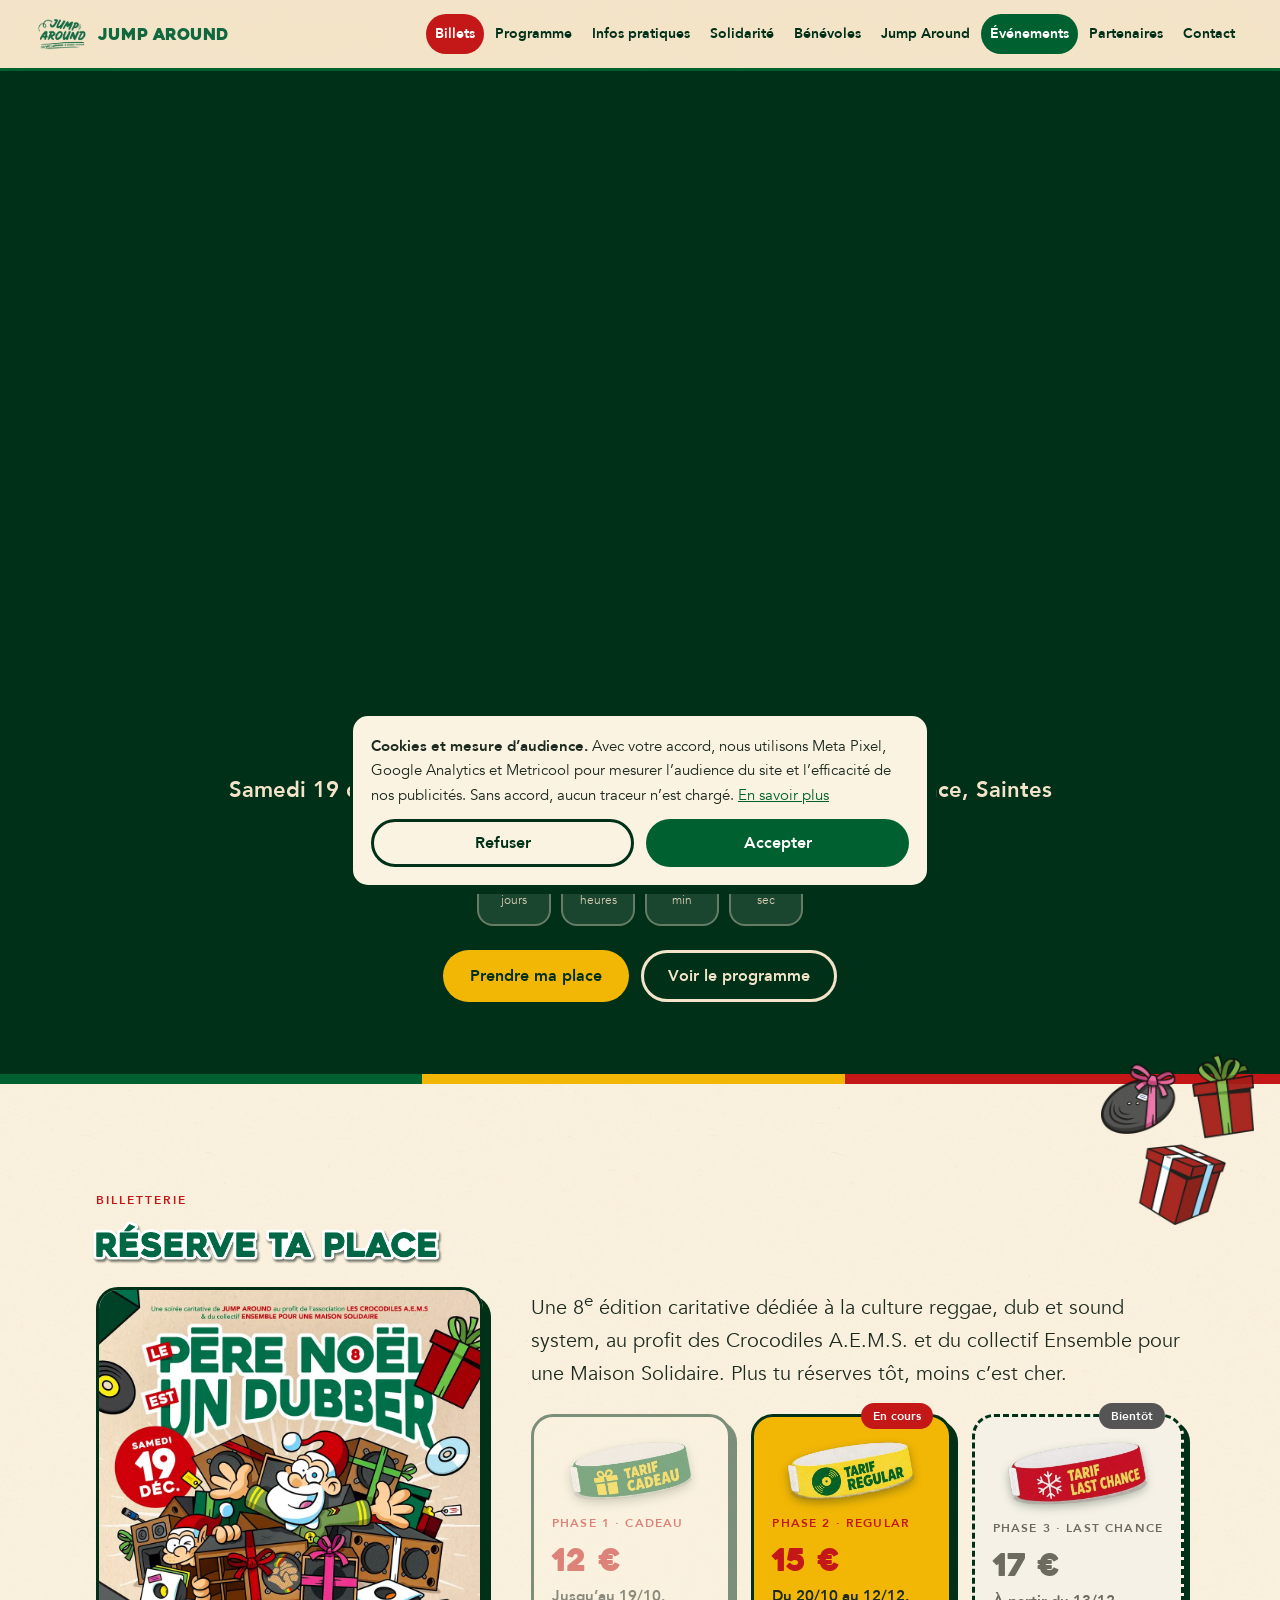
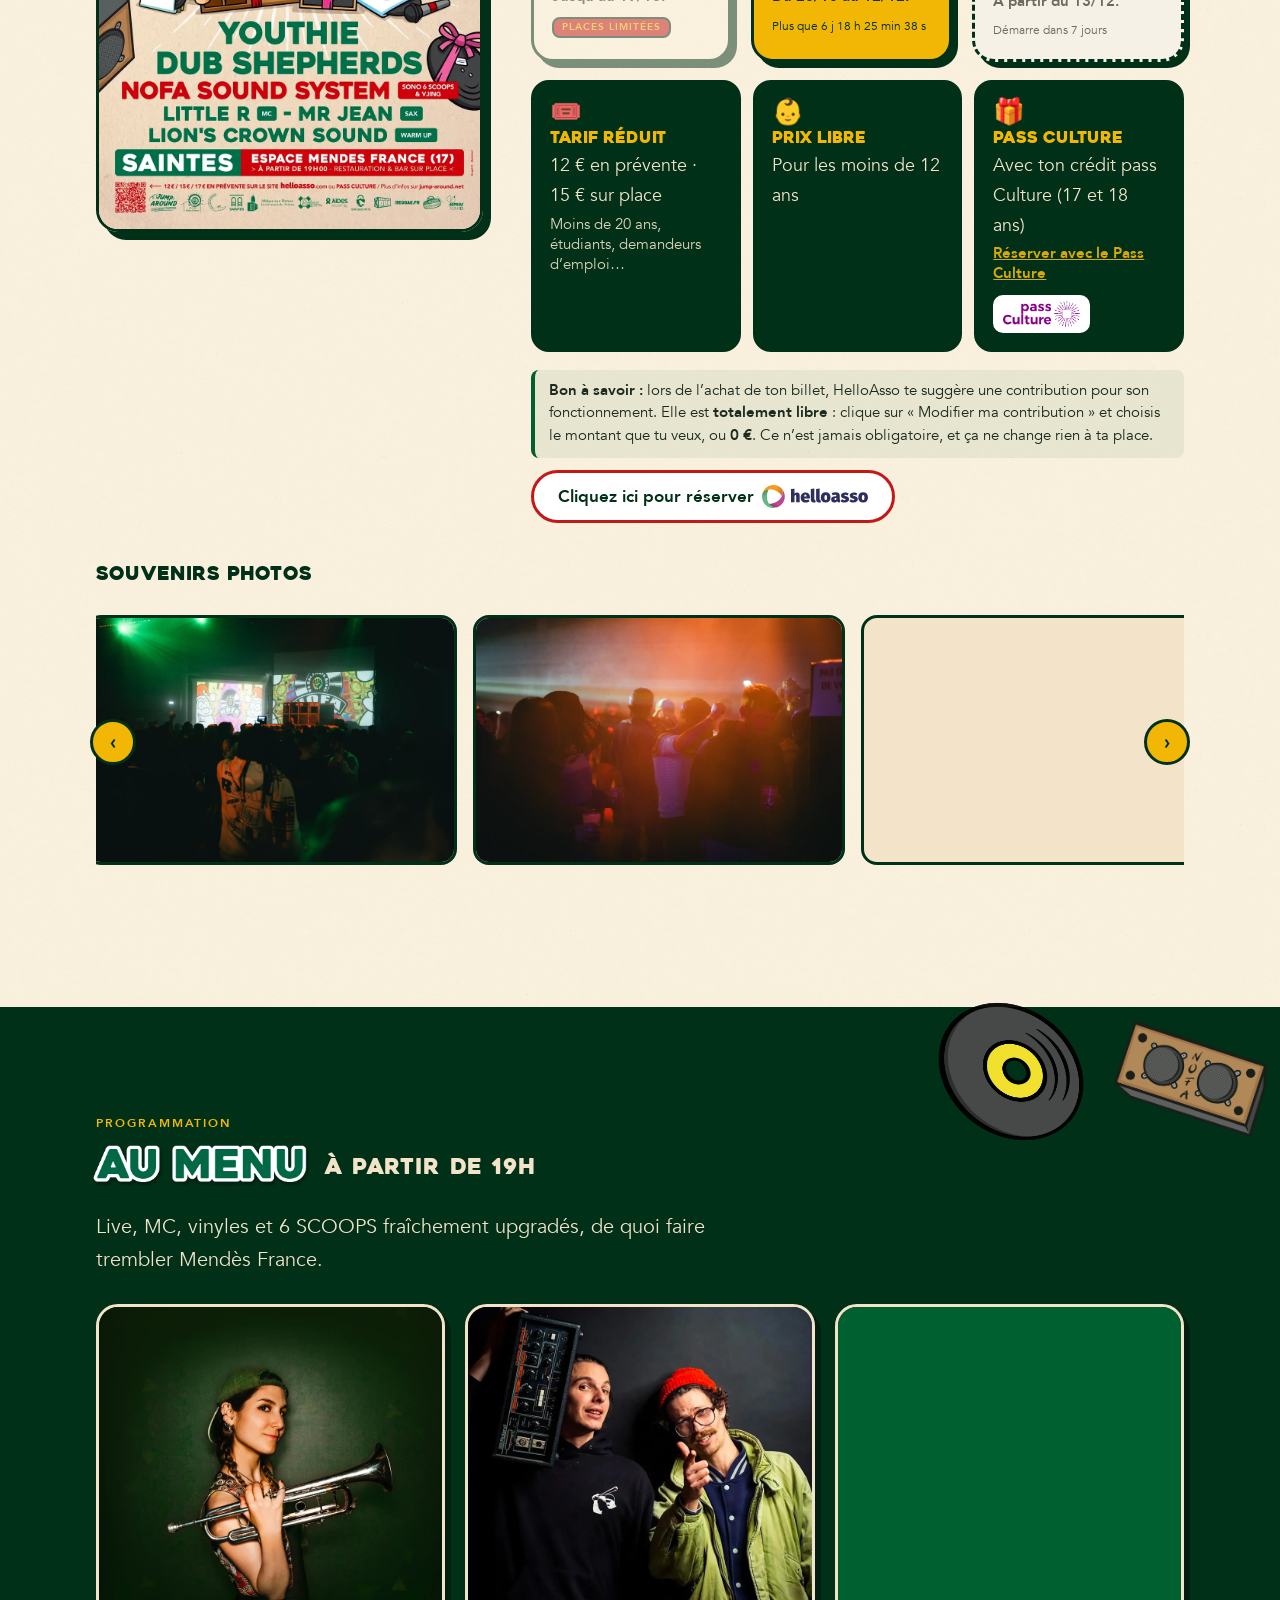
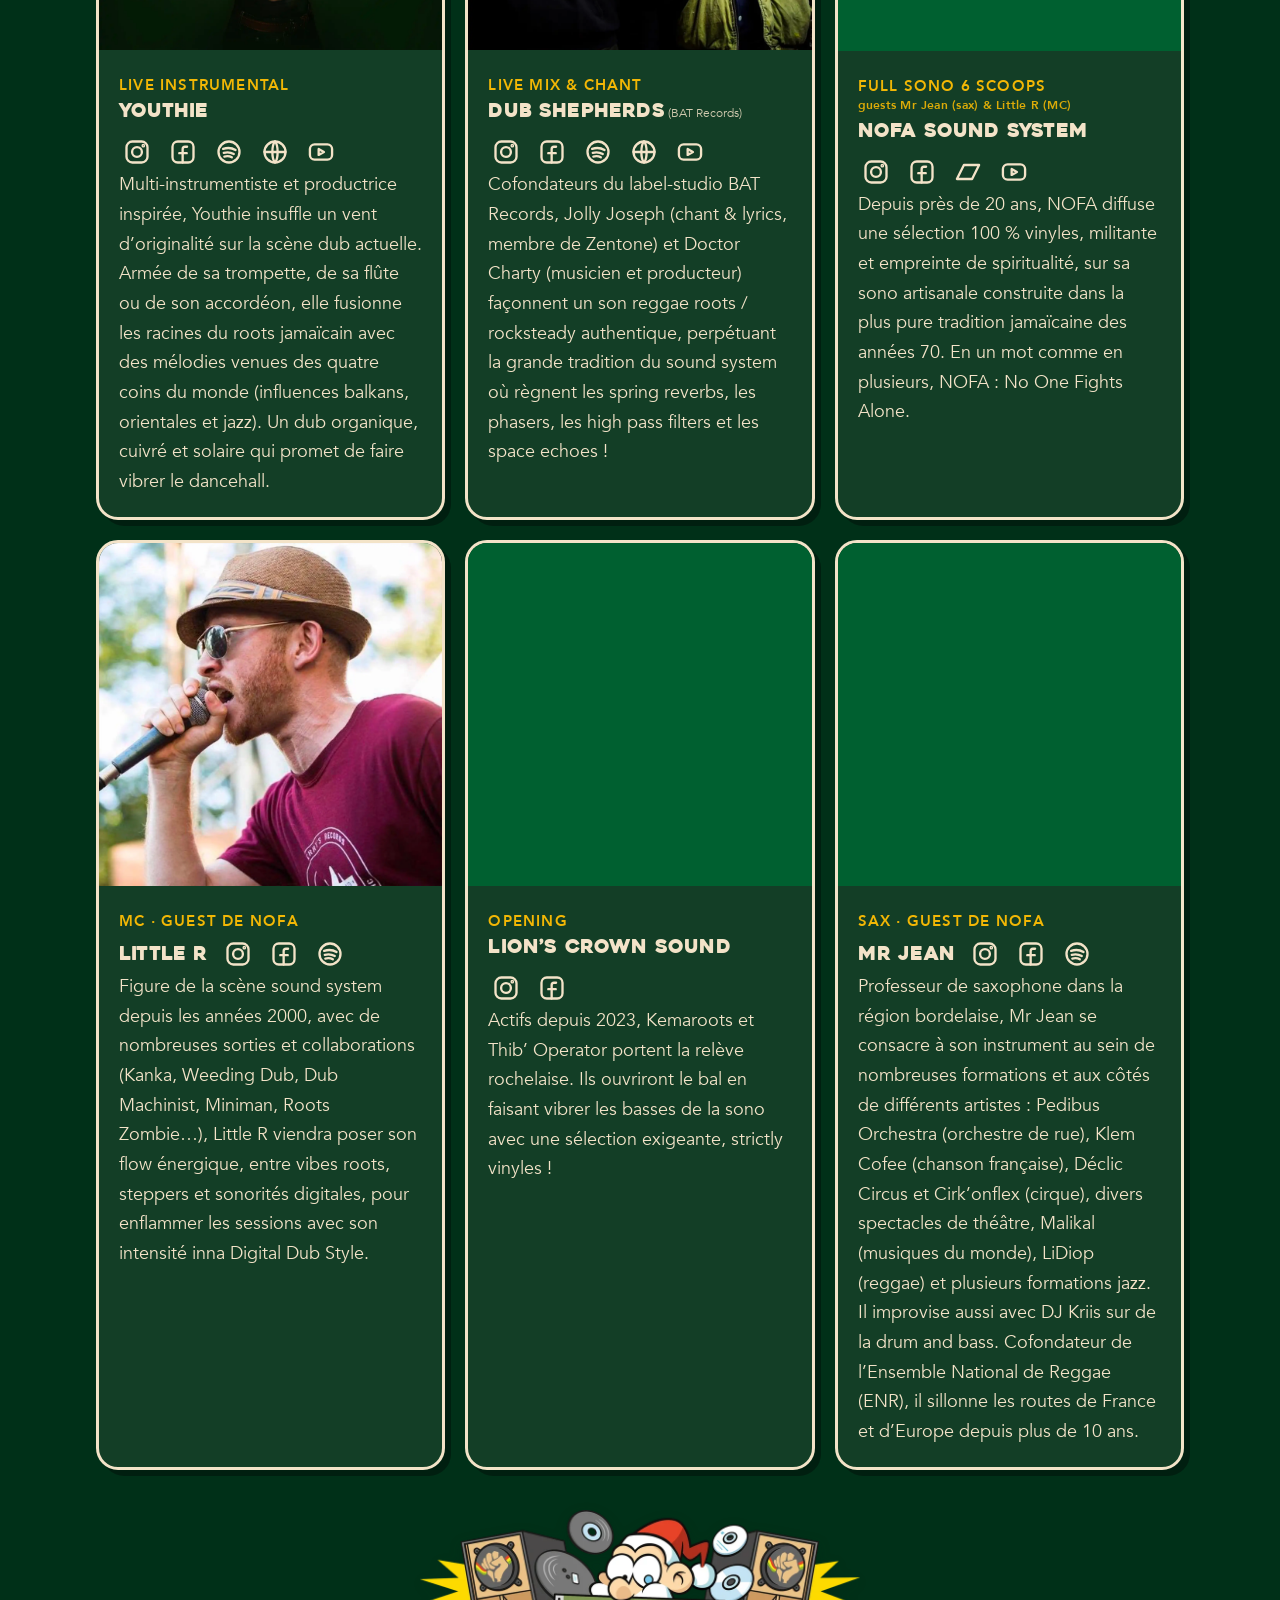
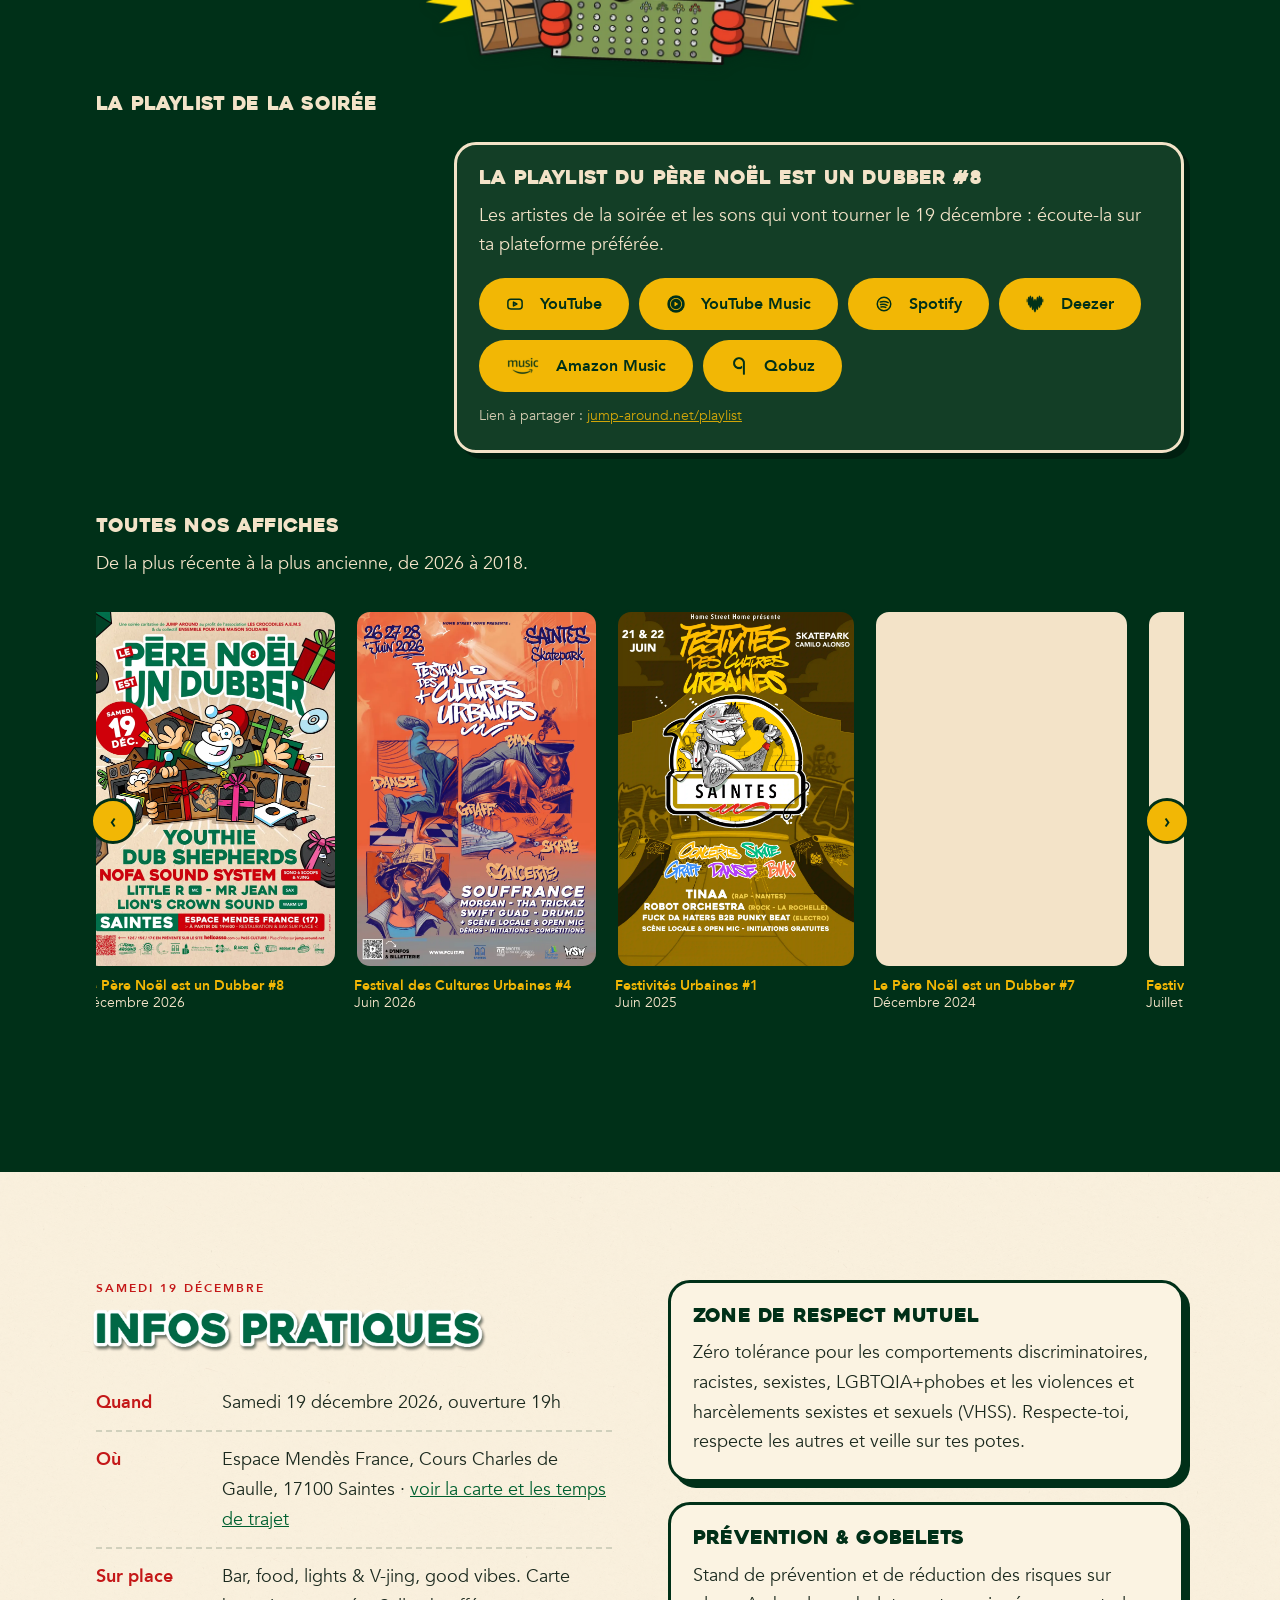
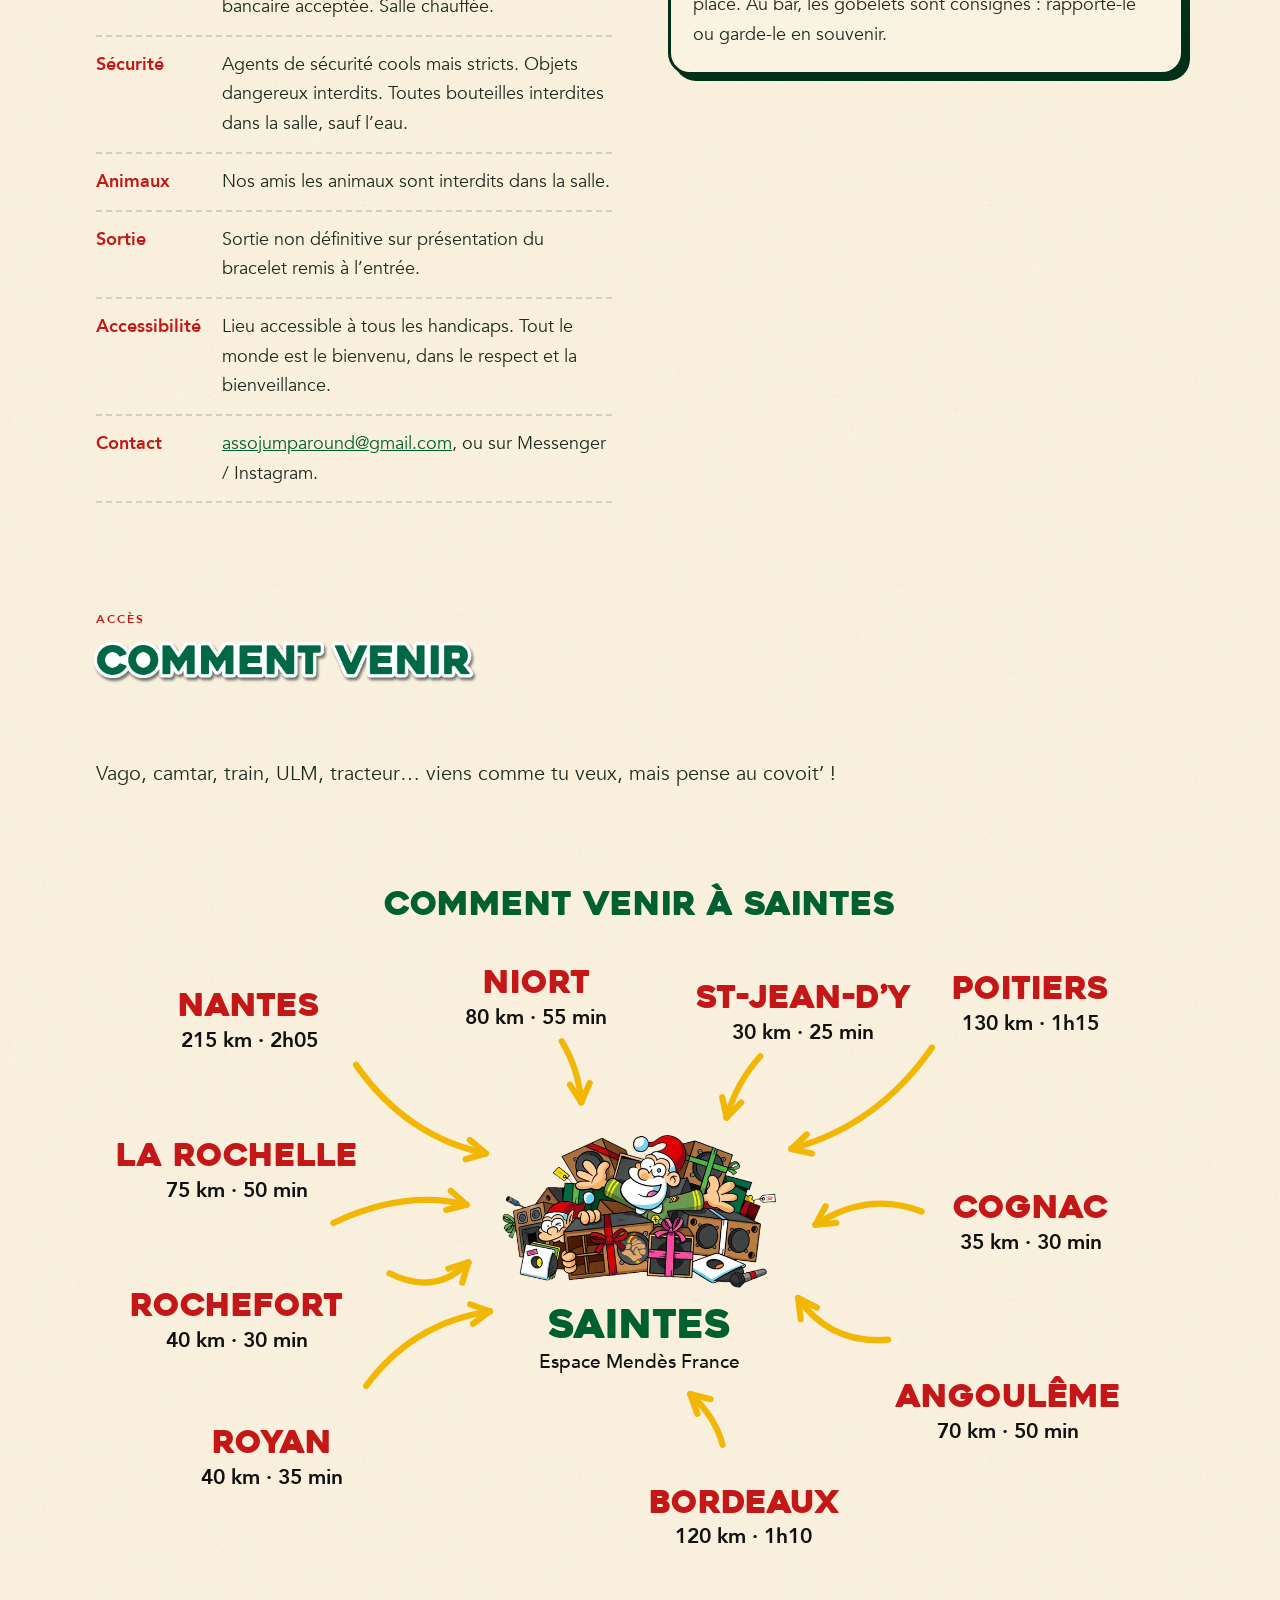
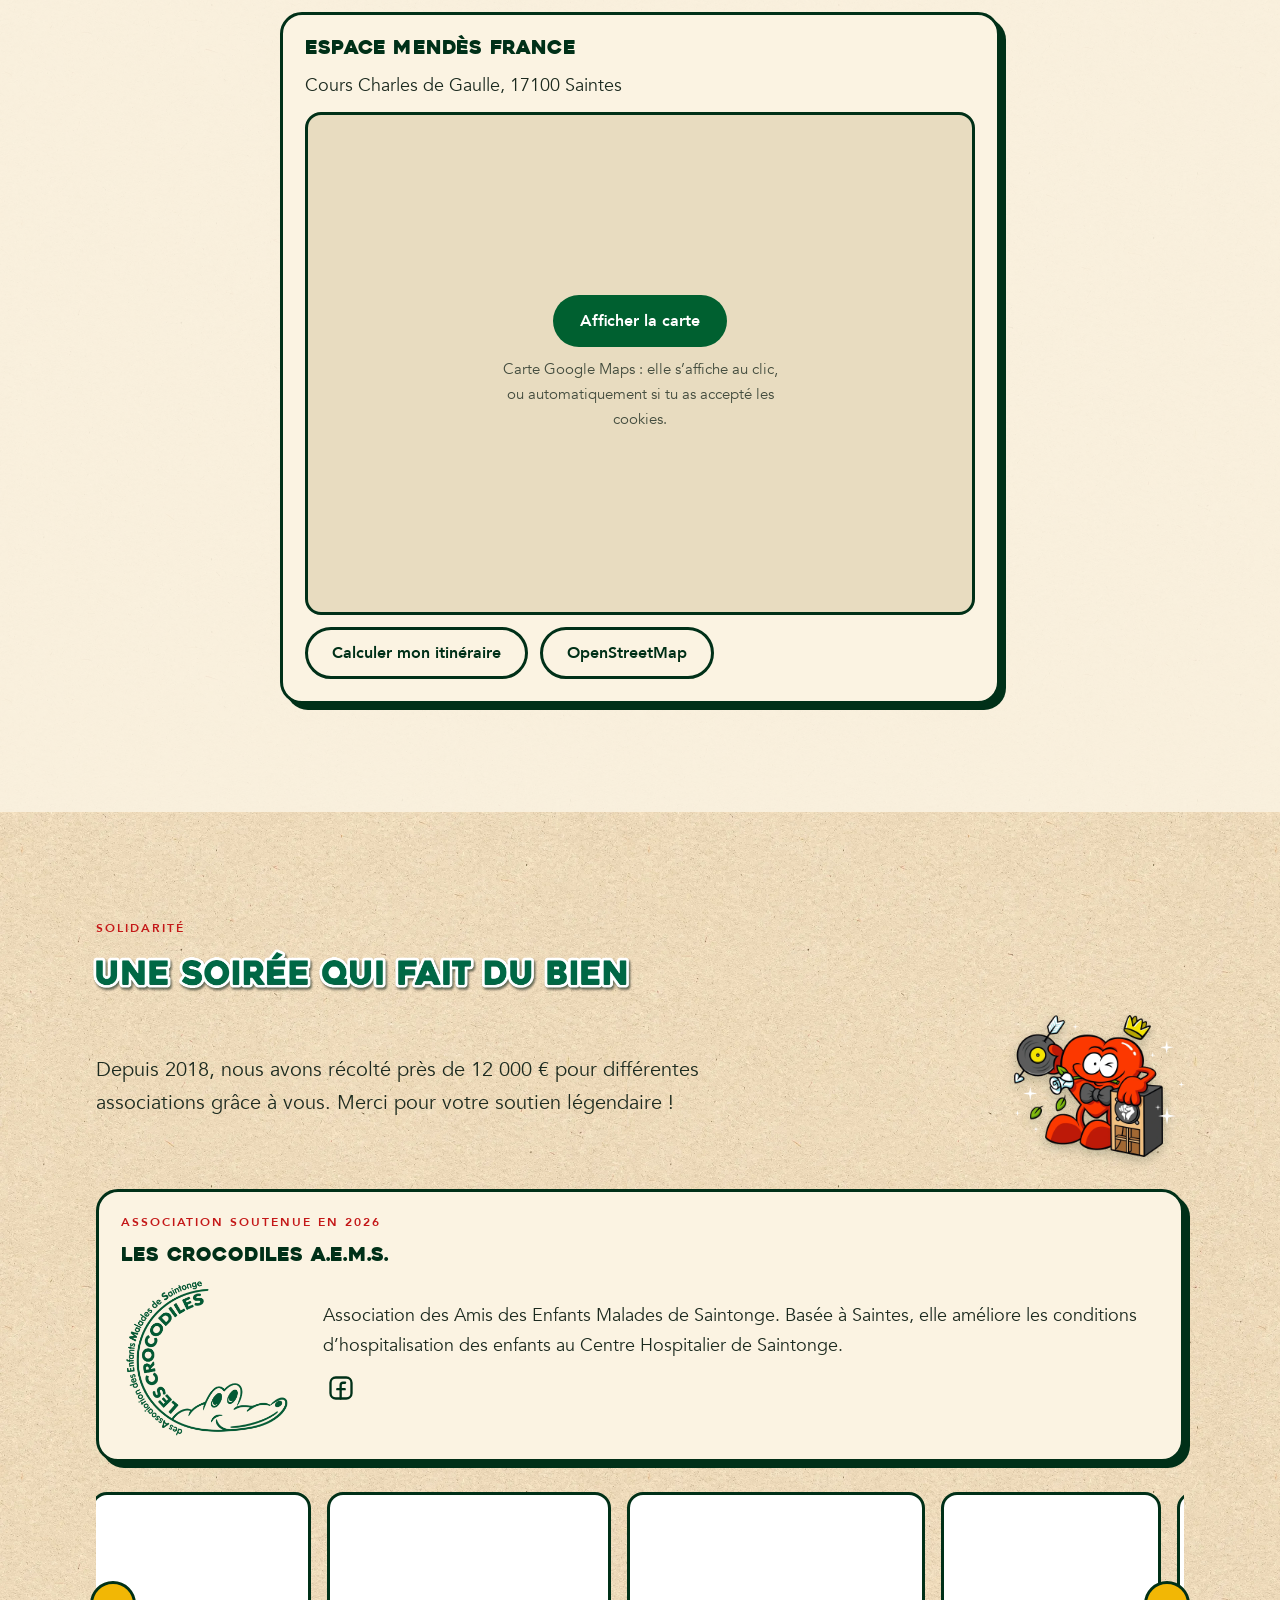
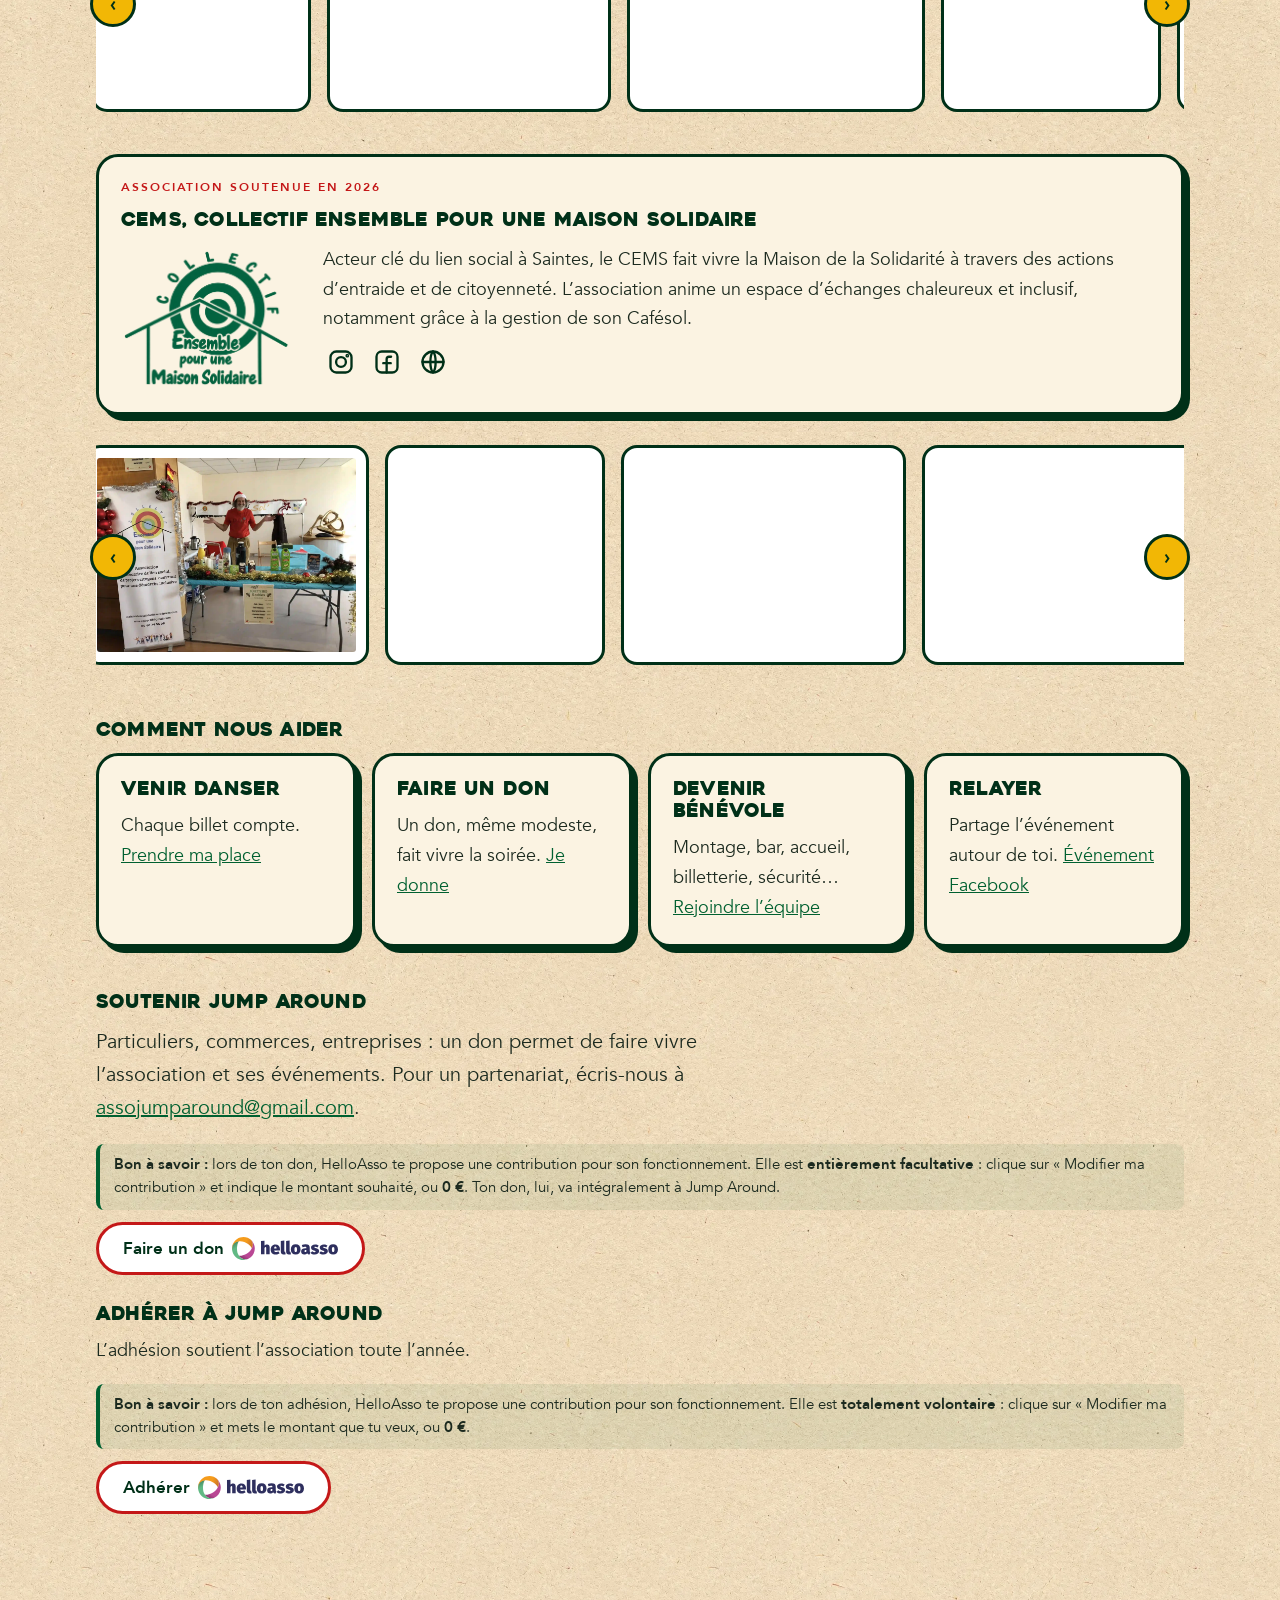
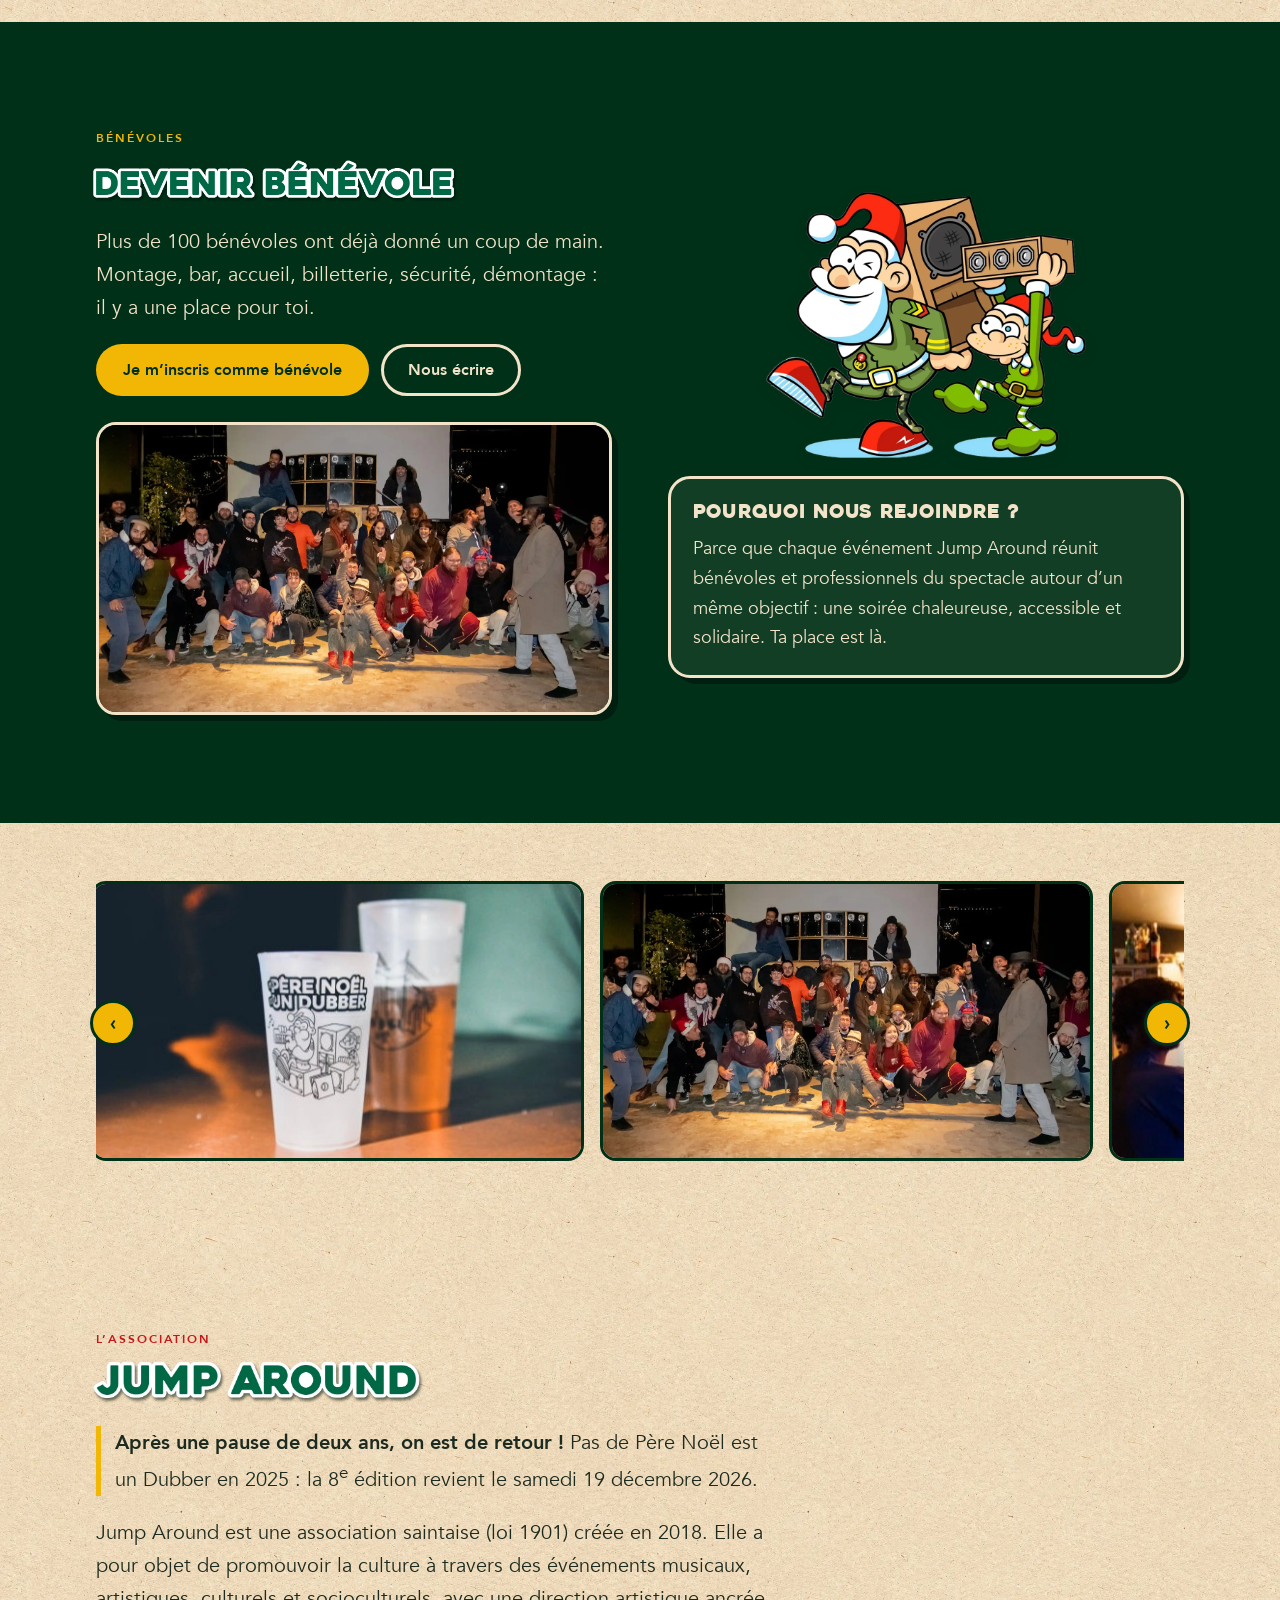
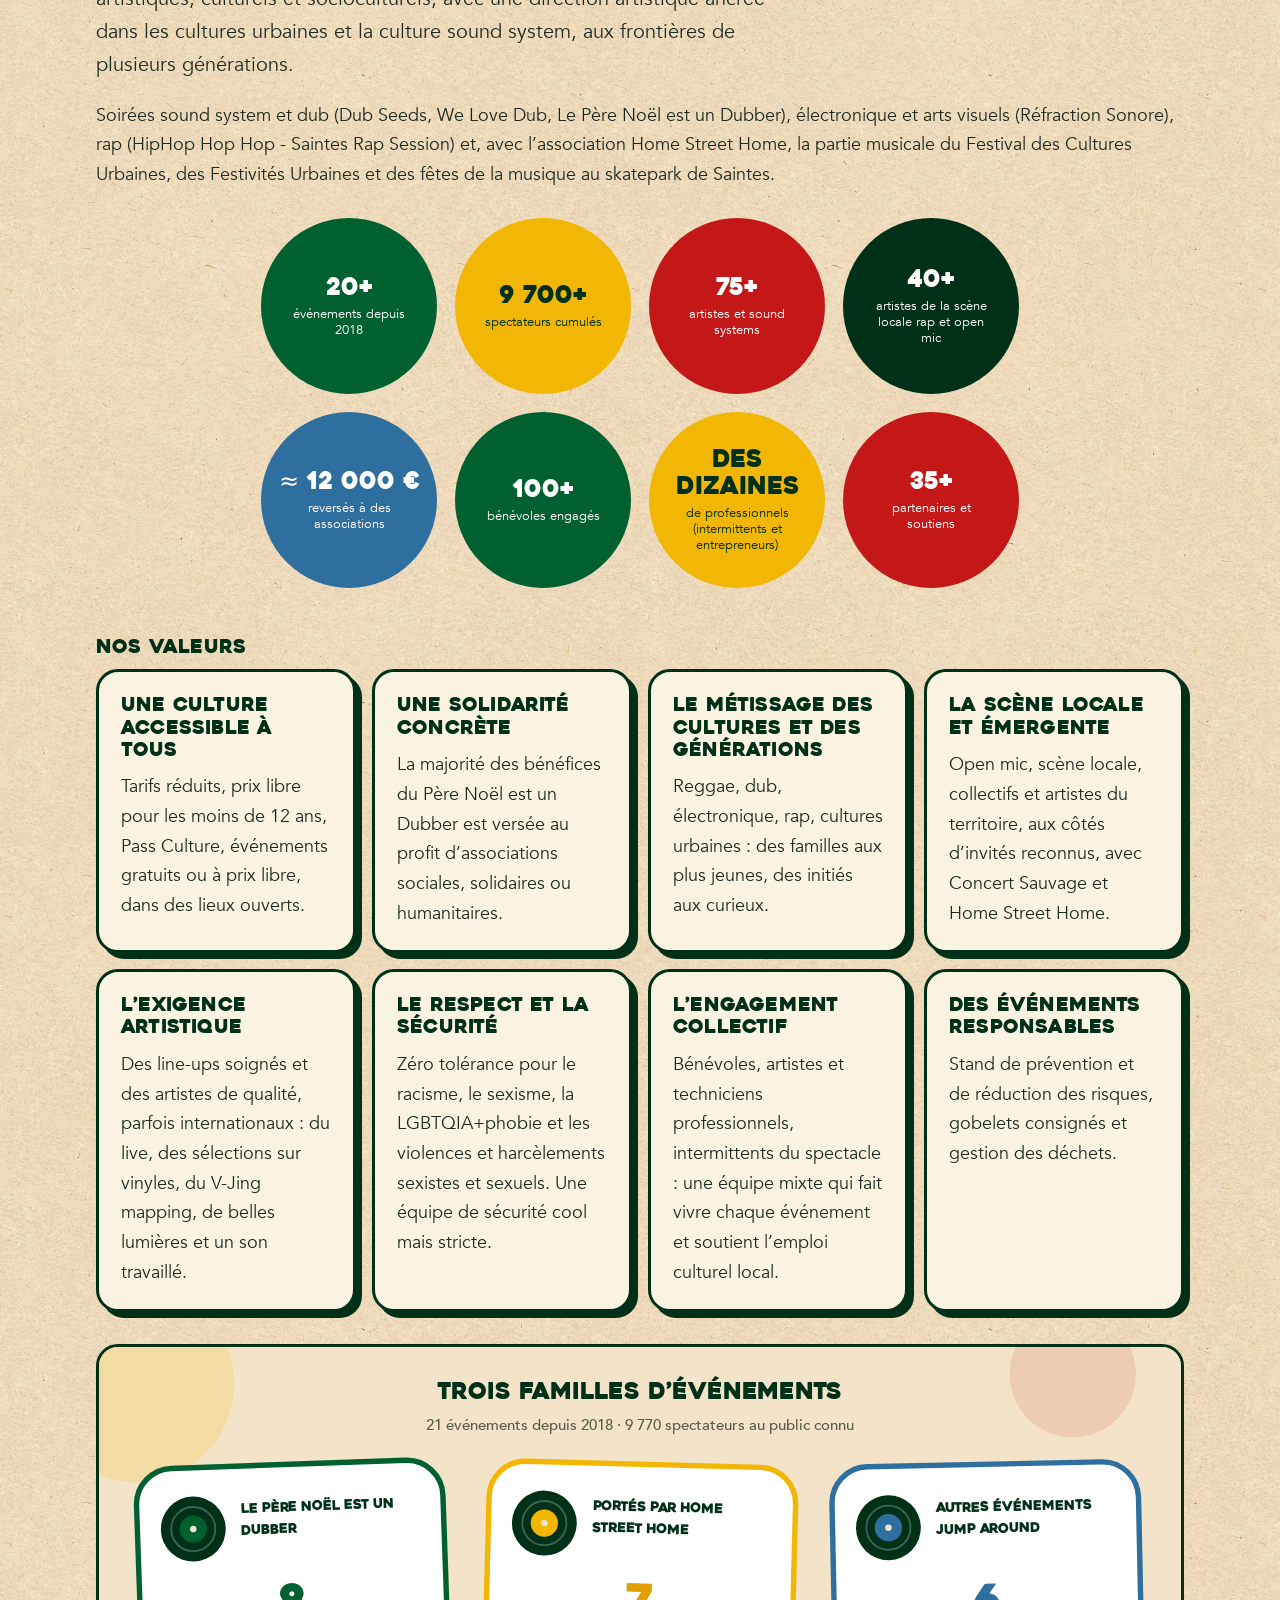
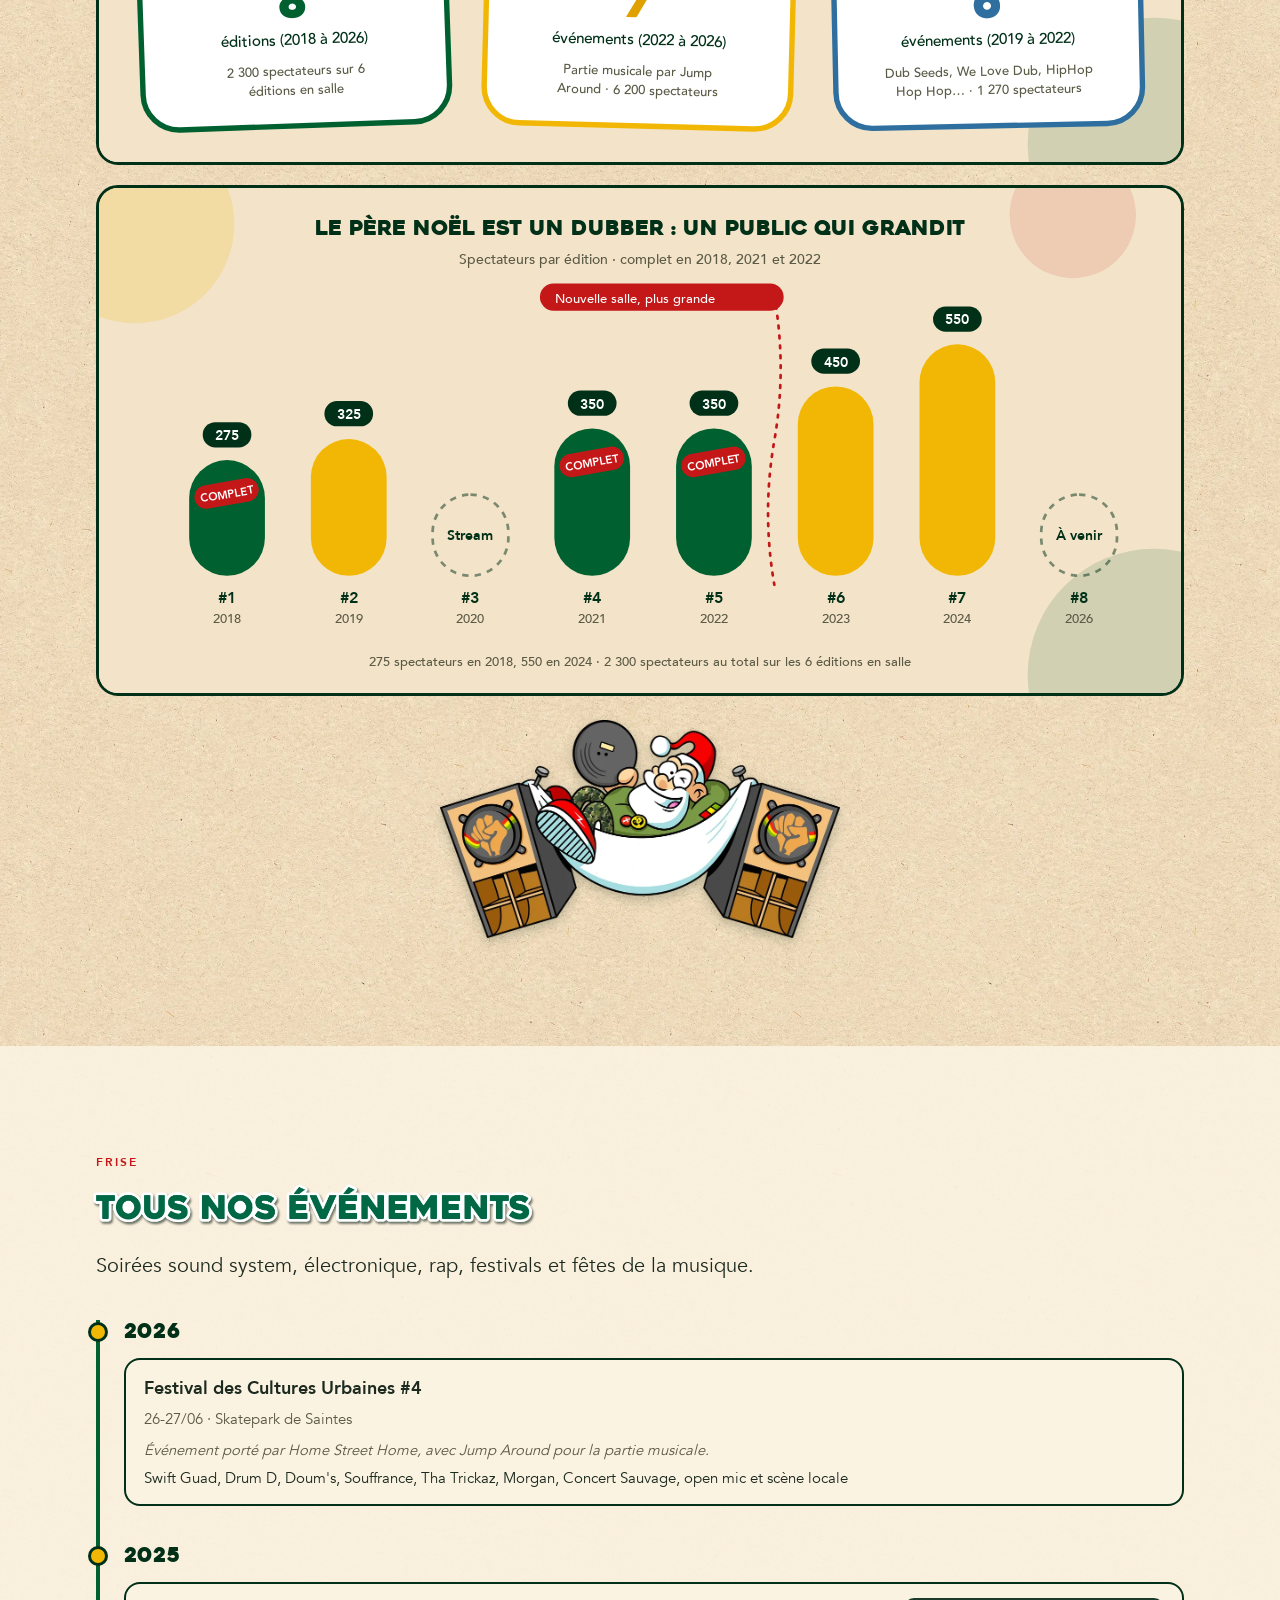
==== commit 630462c2: "MAJ" ====
--- a/index.html
+++ b/index.html
@@ -178,7 +178,7 @@
 <section id="partenaires"><div class="wrap">
 <div class="eyebrow">Merci</div><h2 class="ht"><img src="assets/img/titres/18a5ba05cd.webp" alt="" aria-hidden="true" width="1598" height="131" style="width:14.39em"><span class="sr">Ils nous soutiennent</span></h2>
 <p class="lead">Collectivités, lieux, associations, médias et entreprises : merci à tous ceux qui rendent ces événements possibles.</p>
-<div class="plogos"><div class="pgimg pgd"><img src="assets/img/partenaires/partenaires-principaux.webp" alt="Logos : La Graine d’Orge, Restaurant Chez les Filles, Optical Center, GNK Sécurité, ArtGrafik Digital, Les Crocodiles, Collectif Ensemble pour une Maison Solidaire" width="2000" height="288" loading="lazy" decoding="async"><a class="pglink" href="https://www.bar-graine-dorge.fr/" target="_blank" rel="noopener" aria-label="La Graine d’Orge" style="left:2.08%;top:12.50%;width:12.60%;height:75.00%"></a><a class="pglink" href="https://chezlesfillesrestaurant.fr/" target="_blank" rel="noopener" aria-label="Restaurant Chez les Filles" style="left:17.28%;top:12.50%;width:8.59%;height:75.00%"></a><a class="pglink" href="https://opticien.optical-center.fr/66-opticien-saint-georges-des-coteaux-saintes-optical-center" target="_blank" rel="noopener" aria-label="Optical Center" style="left:28.47%;top:12.50%;width:7.18%;height:75.00%"></a><a class="pglink" href="https://www.artgrafik.fr" target="_blank" rel="noopener" aria-label="ArtGrafik Digital" style="left:53.45%;top:12.50%;width:12.60%;height:75.00%"></a><a class="pglink" href="https://www.facebook.com/lescrocodilesaems" target="_blank" rel="noopener" aria-label="Les Crocodiles" style="left:71.45%;top:12.50%;width:11.27%;height:75.00%"></a><a class="pglink" href="https://maisondelasolidarite.wordpress.com" target="_blank" rel="noopener" aria-label="Collectif Ensemble pour une Maison Solidaire" style="left:85.32%;top:12.50%;width:12.60%;height:75.00%"></a></div><div class="pgimg pgm"><img src="assets/img/partenaires/partenaires-principaux-mobile.webp" alt="Logos : La Graine d’Orge, Restaurant Chez les Filles, Optical Center, GNK Sécurité, ArtGrafik Digital, Les Crocodiles, Collectif Ensemble pour une Maison Solidaire" width="1120" height="492" loading="lazy" decoding="async"><a class="pglink" href="https://www.bar-graine-dorge.fr/" target="_blank" rel="noopener" aria-label="La Graine d’Orge" style="left:9.59%;top:7.32%;width:20.57%;height:39.02%"></a><a class="pglink" href="https://chezlesfillesrestaurant.fr/" target="_blank" rel="noopener" aria-label="Restaurant Chez les Filles" style="left:34.80%;top:7.32%;width:13.63%;height:39.02%"></a><a class="pglink" href="https://opticien.optical-center.fr/66-opticien-saint-georges-des-coteaux-saintes-optical-center" target="_blank" rel="noopener" aria-label="Optical Center" style="left:53.07%;top:7.32%;width:11.40%;height:39.02%"></a><a class="pglink" href="https://www.artgrafik.fr" target="_blank" rel="noopener" aria-label="ArtGrafik Digital" style="left:14.57%;top:53.66%;width:22.75%;height:39.02%"></a><a class="pglink" href="https://www.facebook.com/lescrocodilesaems" target="_blank" rel="noopener" aria-label="Les Crocodiles" style="left:41.97%;top:53.66%;width:17.89%;height:39.02%"></a><a class="pglink" href="https://maisondelasolidarite.wordpress.com" target="_blank" rel="noopener" aria-label="Collectif Ensemble pour une Maison Solidaire" style="left:64.50%;top:53.66%;width:20.93%;height:39.02%"></a></div><div class="pgimg pgd"><img src="assets/img/partenaires/salle-materiel-services.webp" alt="Logos : Ville de Saintes, Espace Saint-Eutrope · Chapelle Chavagne, Abbaye aux Dames, cité musicale, APMAC, Ekinox, AIDES Charente-Maritime, Imprim’ Ton ID" width="2000" height="224" loading="lazy" decoding="async"><a class="pglink" href="https://imprimtonid.fr/" target="_blank" rel="noopener" aria-label="Imprim’ Ton ID" style="left:83.14%;top:16.07%;width:8.79%;height:67.86%"></a></div><div class="pgimg pgm"><img src="assets/img/partenaires/salle-materiel-services-mobile.webp" alt="Logos : Ville de Saintes, Espace Saint-Eutrope · Chapelle Chavagne, Abbaye aux Dames, cité musicale, APMAC, Ekinox, AIDES Charente-Maritime, Imprim’ Ton ID" width="1120" height="372" loading="lazy" decoding="async"><a class="pglink" href="https://imprimtonid.fr/" target="_blank" rel="noopener" aria-label="Imprim’ Ton ID" style="left:58.90%;top:54.84%;width:13.63%;height:35.48%"></a></div><div class="pgimg pgd"><img src="assets/img/partenaires/autres-soutiens.webp" alt="Logos : Culture Dub, Reggae.fr, La Grosse Radio, Trax, NOFA Sound System, Roots Tonality, Festival des Cultures Urbaines, Coconut Music Festival, Festival Tribal Elek, Festival Tonnay Bon !, Les Fous Cavés, Home Street Home, Belle Rive, Movement Child, SchoolRag’ Saintes, Allfit, Les Marraines Roses, Association Enfance et Adolescence, LSC, Les Saintaitiseurs, AFTRWRK, Otaké Productions, UNI-SON, Titi’s Bar, Concert sauvage, Coyote Minute, Tentes et Compagnie, Régie Pro 17, SACEM, Centre national de la musique, La Charente-Maritime" width="2000" height="604" loading="lazy" decoding="async"></div><div class="pgimg pgm"><img src="assets/img/partenaires/autres-soutiens-mobile.webp" alt="Logos : Culture Dub, Reggae.fr, La Grosse Radio, Trax, NOFA Sound System, Roots Tonality, Festival des Cultures Urbaines, Coconut Music Festival, Festival Tribal Elek, Festival Tonnay Bon !, Les Fous Cavés, Home Street Home, Belle Rive, Movement Child, SchoolRag’ Saintes, Allfit, Les Marraines Roses, Association Enfance et Adolescence, LSC, Les Saintaitiseurs, AFTRWRK, Otaké Productions, UNI-SON, Titi’s Bar, Concert sauvage, Coyote Minute, Tentes et Compagnie, Régie Pro 17, SACEM, Centre national de la musique, La Charente-Maritime" width="1120" height="616" loading="lazy" decoding="async"></div></div><div class="card" style="margin-top:16px"><h3>Partenaires de la 8<sup>e</sup> édition</h3><p style="margin:0 0 6px"><b>Un merci tout particulier</b> à La Graine d’Orge, au restaurant Chez les Filles, à Optical Center, à GNK Sécurité, à ArtGrafik Digital, à la Ville de Saintes, qui soutiennent la soirée financièrement.</p></div>
+<div class="plogos"><div class="pgimg pgd"><img src="assets/img/partenaires/partenaires-principaux.webp" alt="Logos : La Graine d’Orge, Restaurant Chez les Filles, Optical Center, GNK Sécurité, ArtGrafik Digital, Les Crocodiles, Collectif Ensemble pour une Maison Solidaire" width="2000" height="288" loading="lazy" decoding="async"><a class="pglink" href="https://www.bar-graine-dorge.fr/" target="_blank" rel="noopener" aria-label="La Graine d’Orge" style="left:2.08%;top:12.50%;width:12.60%;height:75.00%"></a><a class="pglink" href="https://chezlesfillesrestaurant.fr/" target="_blank" rel="noopener" aria-label="Restaurant Chez les Filles" style="left:17.28%;top:12.50%;width:8.59%;height:75.00%"></a><a class="pglink" href="https://opticien.optical-center.fr/66-opticien-saint-georges-des-coteaux-saintes-optical-center" target="_blank" rel="noopener" aria-label="Optical Center" style="left:28.47%;top:12.50%;width:7.18%;height:75.00%"></a><a class="pglink" href="https://www.nk-securite.com/" target="_blank" rel="noopener" aria-label="GNK Sécurité" style="left:38.25%;top:12.50%;width:12.70%;height:75.00%"></a><a class="pglink" href="https://www.artgrafik.fr" target="_blank" rel="noopener" aria-label="ArtGrafik Digital" style="left:53.45%;top:12.50%;width:12.60%;height:75.00%"></a><a class="pglink" href="https://www.facebook.com/lescrocodilesaems" target="_blank" rel="noopener" aria-label="Les Crocodiles" style="left:71.45%;top:12.50%;width:11.27%;height:75.00%"></a><a class="pglink" href="https://maisondelasolidarite.wordpress.com" target="_blank" rel="noopener" aria-label="Collectif Ensemble pour une Maison Solidaire" style="left:85.32%;top:12.50%;width:12.60%;height:75.00%"></a></div><div class="pgimg pgm"><img src="assets/img/partenaires/partenaires-principaux-mobile.webp" alt="Logos : La Graine d’Orge, Restaurant Chez les Filles, Optical Center, GNK Sécurité, ArtGrafik Digital, Les Crocodiles, Collectif Ensemble pour une Maison Solidaire" width="1120" height="492" loading="lazy" decoding="async"><a class="pglink" href="https://www.bar-graine-dorge.fr/" target="_blank" rel="noopener" aria-label="La Graine d’Orge" style="left:9.59%;top:7.32%;width:20.57%;height:39.02%"></a><a class="pglink" href="https://chezlesfillesrestaurant.fr/" target="_blank" rel="noopener" aria-label="Restaurant Chez les Filles" style="left:34.80%;top:7.32%;width:13.63%;height:39.02%"></a><a class="pglink" href="https://opticien.optical-center.fr/66-opticien-saint-georges-des-coteaux-saintes-optical-center" target="_blank" rel="noopener" aria-label="Optical Center" style="left:53.07%;top:7.32%;width:11.40%;height:39.02%"></a><a class="pglink" href="https://www.nk-securite.com/" target="_blank" rel="noopener" aria-label="GNK Sécurité" style="left:69.05%;top:7.32%;width:21.35%;height:39.02%"></a><a class="pglink" href="https://www.artgrafik.fr" target="_blank" rel="noopener" aria-label="ArtGrafik Digital" style="left:14.57%;top:53.66%;width:22.75%;height:39.02%"></a><a class="pglink" href="https://www.facebook.com/lescrocodilesaems" target="_blank" rel="noopener" aria-label="Les Crocodiles" style="left:41.97%;top:53.66%;width:17.89%;height:39.02%"></a><a class="pglink" href="https://maisondelasolidarite.wordpress.com" target="_blank" rel="noopener" aria-label="Collectif Ensemble pour une Maison Solidaire" style="left:64.50%;top:53.66%;width:20.93%;height:39.02%"></a></div><div class="pgimg pgd"><img src="assets/img/partenaires/salle-materiel-services.webp" alt="Logos : Ville de Saintes, Espace Saint-Eutrope · Chapelle Chavagne, Abbaye aux Dames, cité musicale, APMAC, Ekinox, AIDES Charente-Maritime, Imprim’ Ton ID" width="2000" height="224" loading="lazy" decoding="async"><a class="pglink" href="https://imprimtonid.fr/" target="_blank" rel="noopener" aria-label="Imprim’ Ton ID" style="left:83.14%;top:16.07%;width:8.79%;height:67.86%"></a></div><div class="pgimg pgm"><img src="assets/img/partenaires/salle-materiel-services-mobile.webp" alt="Logos : Ville de Saintes, Espace Saint-Eutrope · Chapelle Chavagne, Abbaye aux Dames, cité musicale, APMAC, Ekinox, AIDES Charente-Maritime, Imprim’ Ton ID" width="1120" height="372" loading="lazy" decoding="async"><a class="pglink" href="https://imprimtonid.fr/" target="_blank" rel="noopener" aria-label="Imprim’ Ton ID" style="left:58.90%;top:54.84%;width:13.63%;height:35.48%"></a></div><div class="pgimg pgd"><img src="assets/img/partenaires/autres-soutiens.webp" alt="Logos : Culture Dub, Reggae.fr, La Grosse Radio, Trax, NOFA Sound System, Roots Tonality, Festival des Cultures Urbaines, Coconut Music Festival, Festival Tribal Elek, Festival Tonnay Bon !, Les Fous Cavés, Home Street Home, Belle Rive, Movement Child, SchoolRag’ Saintes, Allfit, Les Marraines Roses, Association Enfance et Adolescence, LSC, Les Saintaitiseurs, AFTRWRK, Otaké Productions, UNI-SON, Titi’s Bar, Concert sauvage, Coyote Minute, Tentes et Compagnie, Régie Pro 17, SACEM, Centre national de la musique, La Charente-Maritime" width="2000" height="604" loading="lazy" decoding="async"></div><div class="pgimg pgm"><img src="assets/img/partenaires/autres-soutiens-mobile.webp" alt="Logos : Culture Dub, Reggae.fr, La Grosse Radio, Trax, NOFA Sound System, Roots Tonality, Festival des Cultures Urbaines, Coconut Music Festival, Festival Tribal Elek, Festival Tonnay Bon !, Les Fous Cavés, Home Street Home, Belle Rive, Movement Child, SchoolRag’ Saintes, Allfit, Les Marraines Roses, Association Enfance et Adolescence, LSC, Les Saintaitiseurs, AFTRWRK, Otaké Productions, UNI-SON, Titi’s Bar, Concert sauvage, Coyote Minute, Tentes et Compagnie, Régie Pro 17, SACEM, Centre national de la musique, La Charente-Maritime" width="1120" height="616" loading="lazy" decoding="async"></div></div><div class="card" style="margin-top:16px"><h3>Partenaires de la 8<sup>e</sup> édition</h3><p style="margin:0 0 6px"><b>Un merci tout particulier</b> à La Graine d’Orge, au restaurant Chez les Filles, à Optical Center, à GNK Sécurité, à ArtGrafik Digital, à la Ville de Saintes, qui soutiennent la soirée financièrement.</p></div>
 <div class="card becomep"><div><div class="eyebrow">ENTREPRISES ET COMMERCES</div><h3>Devenez partenaire de la 8<sup>e</sup> édition</h3>
 <p>Votre soutien, même modeste, aide à garder une soirée accessible et solidaire. Don financier, don en nature ou en matériel, apport en visibilité : nous étudions toutes les propositions, à toutes les échelles. En retour : votre logo sur place et sur nos réseaux, et votre nom associé à une soirée solidaire. Toutes les infos sont dans le dossier partenaires.</p></div>
 <div class="row becomep-btns"><a class="btn btn-red" href="https://www.helloasso.com/associations/jump-around/formulaires/3" target="_blank" rel="noopener" data-track="DonClick" data-src="partenaires">Devenir partenaire</a><a class="btn btn-green" href="presse/Jump-Around_Dossier-partenaires.pdf" target="_blank" rel="noopener">Le dossier partenaires (PDF)</a><a class="btn btn-ghost" href="mailto:assojumparound@gmail.com?subject=Partenariat%20Le%20P%C3%A8re%20No%C3%ABl%20est%20un%20Dubber">Nous écrire</a></div></div>
@@ -207,6 +207,6 @@
 <div><strong style="color:#fff">Jump Around</strong><br>Association loi 1901 · Saintes<br>Cultures urbaines &amp; sound system<br><a href="mailto:assojumparound@gmail.com">assojumparound@gmail.com</a></div>
 <ul><li><a href="https://instagram.com/jump.around.events" rel="noopener" target="_blank"><i class="mi" style="-webkit-mask-image:url(assets/img/icons/icon-ig.svg);mask-image:url(assets/img/icons/icon-ig.svg)" aria-hidden="true"></i>Instagram</a></li><li><a href="https://www.facebook.com/jumparound17/" rel="noopener" target="_blank"><i class="mi" style="-webkit-mask-image:url(assets/img/icons/icon-fb.svg);mask-image:url(assets/img/icons/icon-fb.svg)" aria-hidden="true"></i>Facebook</a></li><li><a href="https://www.tiktok.com/@jumparoundevents" rel="noopener" target="_blank"><i class="mi" style="-webkit-mask-image:url(assets/img/icons/icon-tt.svg);mask-image:url(assets/img/icons/icon-tt.svg)" aria-hidden="true"></i>TikTok</a></li><li><a href="https://www.youtube.com/@jumparoundevents" rel="noopener" target="_blank"><i class="mi" style="-webkit-mask-image:url(assets/img/icons/icon-yt.svg);mask-image:url(assets/img/icons/icon-yt.svg)" aria-hidden="true"></i>YouTube</a></li><li><a href="https://open.spotify.com/user/31tzdtps2nat3njc6pdo7ei6qceq" rel="noopener" target="_blank"><i class="mi" style="-webkit-mask-image:url(assets/img/icons/icon-sp.svg);mask-image:url(assets/img/icons/icon-sp.svg)" aria-hidden="true"></i>Spotify</a></li><li><a href="https://www.facebook.com/events/2393604237712039/" rel="noopener" target="_blank"><i class="mi" style="-webkit-mask-image:url(assets/img/icons/icon-ev.svg);mask-image:url(assets/img/icons/icon-ev.svg)" aria-hidden="true"></i>Événement Facebook</a></li><li><a href="presse/Jump-Around_Dossier-de-presentation.pdf" target="_blank" rel="noopener"><i class="mi" style="-webkit-mask-image:url(assets/img/icons/icon-doc.svg);mask-image:url(assets/img/icons/icon-doc.svg)" aria-hidden="true"></i>Dossier de présentation</a></li><li><a href="presse/Jump-Around_Dossier-partenaires.pdf" target="_blank" rel="noopener"><i class="mi" style="-webkit-mask-image:url(assets/img/icons/icon-doc.svg);mask-image:url(assets/img/icons/icon-doc.svg)" aria-hidden="true"></i>Dossier partenaires</a></li></ul>
 </div><p style="margin:24px 0 0;font-size:.8rem;opacity:.8">Association loi 1901 · SIRET 844 734 343 00024 · RNA W174003259</p><p class="lg"><a href="mentions-legales.html">Mentions légales</a> · <a href="confidentialite.html">Confidentialité et cookies</a> · <a href="#" data-cookies>Gérer les cookies</a></p><p class="lg">Site réalisé par @VG</p><p style="margin:6px 0 0;font-size:.85rem;opacity:.8">Illustration et graphisme de l’affiche : Alx · © Jump Around</p></div></footer>
-<div id="cc" role="dialog" aria-live="polite" aria-label="Cookies"><p><strong>Cookies et mesure d’audience.</strong> Avec votre accord, nous utilisons Meta Pixel et Metricool pour mesurer l’audience du site et l’efficacité de nos publicités. Sans accord, aucun traceur n’est chargé. <a href="confidentialite.html">En savoir plus</a></p><div class="row"><button class="btn btn-ghost" id="cc-no" style="color:#003018">Refuser</button><button class="btn btn-green" id="cc-yes">Accepter</button></div></div>
-<script src="assets/js/main.js" defer></script>
+<div id="cc" role="dialog" aria-live="polite" aria-label="Cookies"><p><strong>Cookies et mesure d’audience.</strong> Avec votre accord, nous utilisons Meta Pixel, Google Analytics et Metricool pour mesurer l’audience du site et l’efficacité de nos publicités. Sans accord, aucun traceur n’est chargé. <a href="confidentialite.html">En savoir plus</a></p><div class="row"><button class="btn btn-ghost" id="cc-no" style="color:#003018">Refuser</button><button class="btn btn-green" id="cc-yes">Accepter</button></div></div>
+<script src="assets/js/main.js?v=20261020" defer></script>
 </body></html>
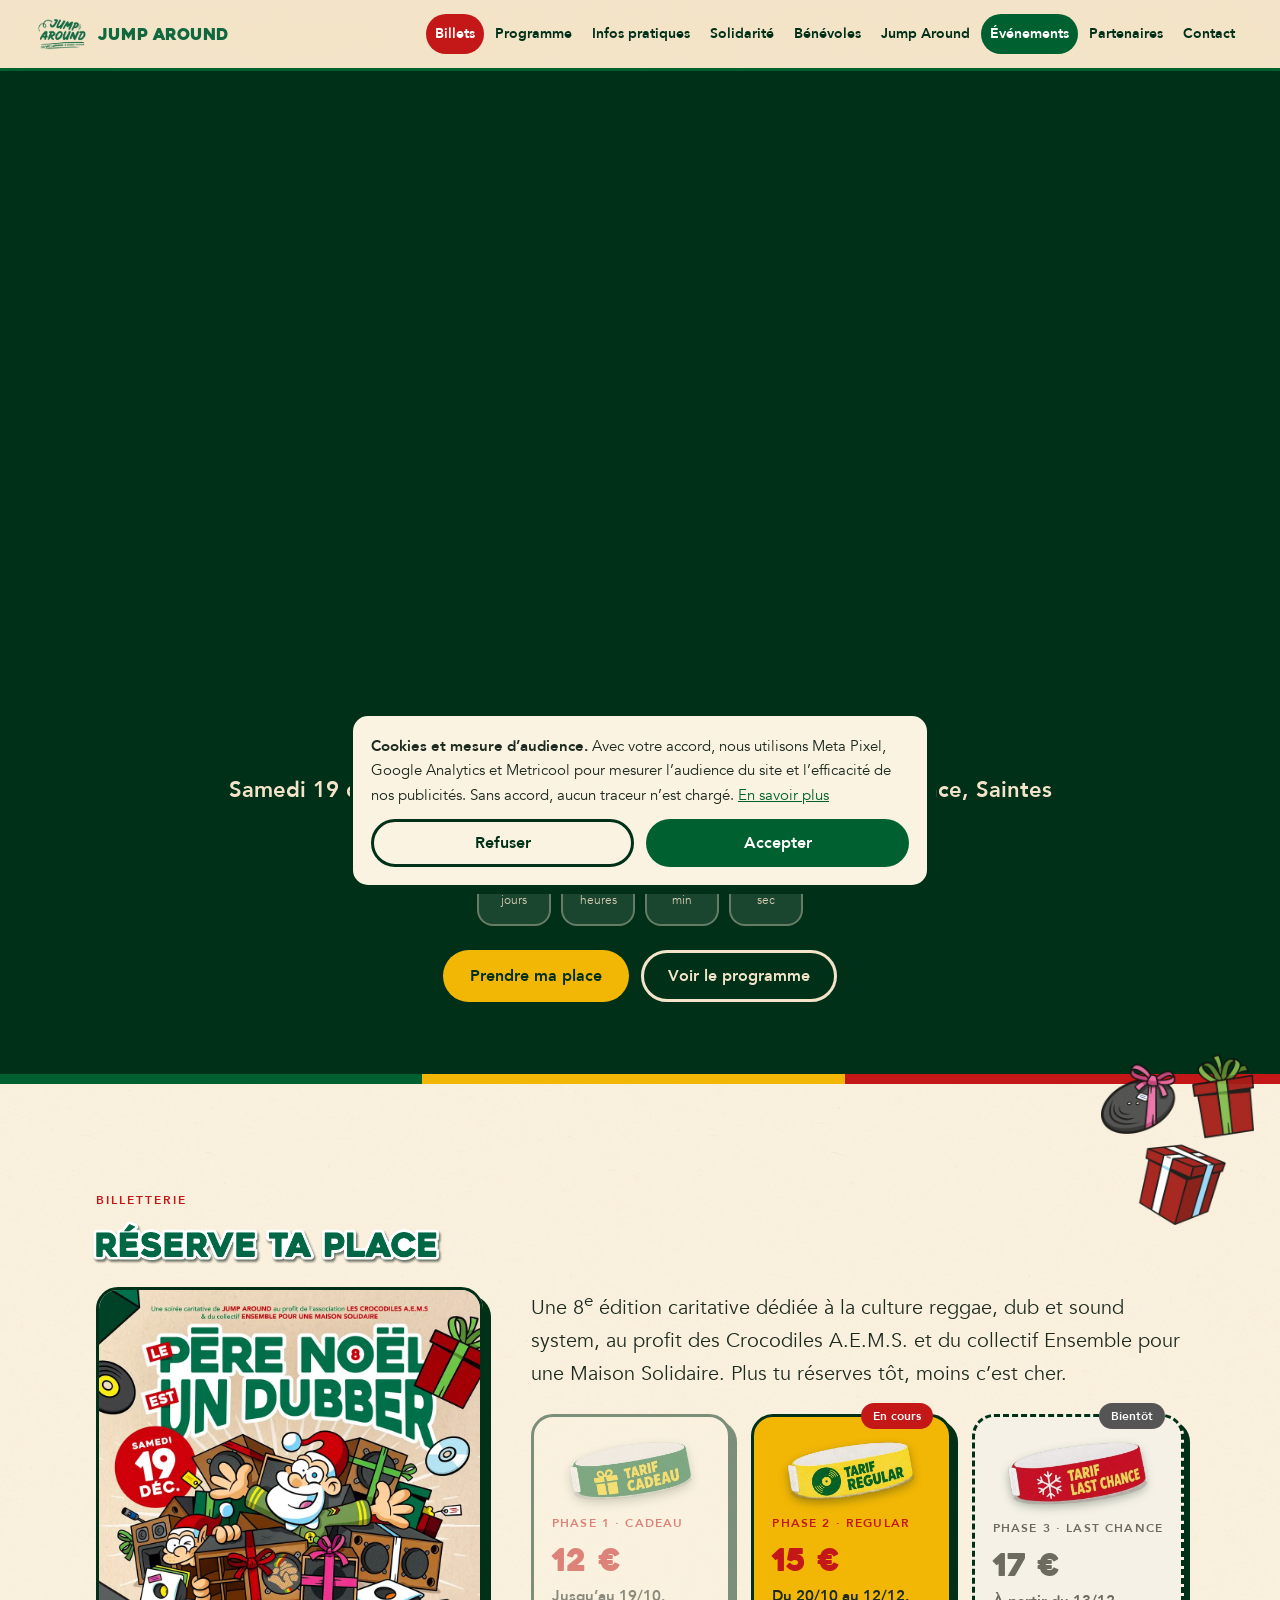
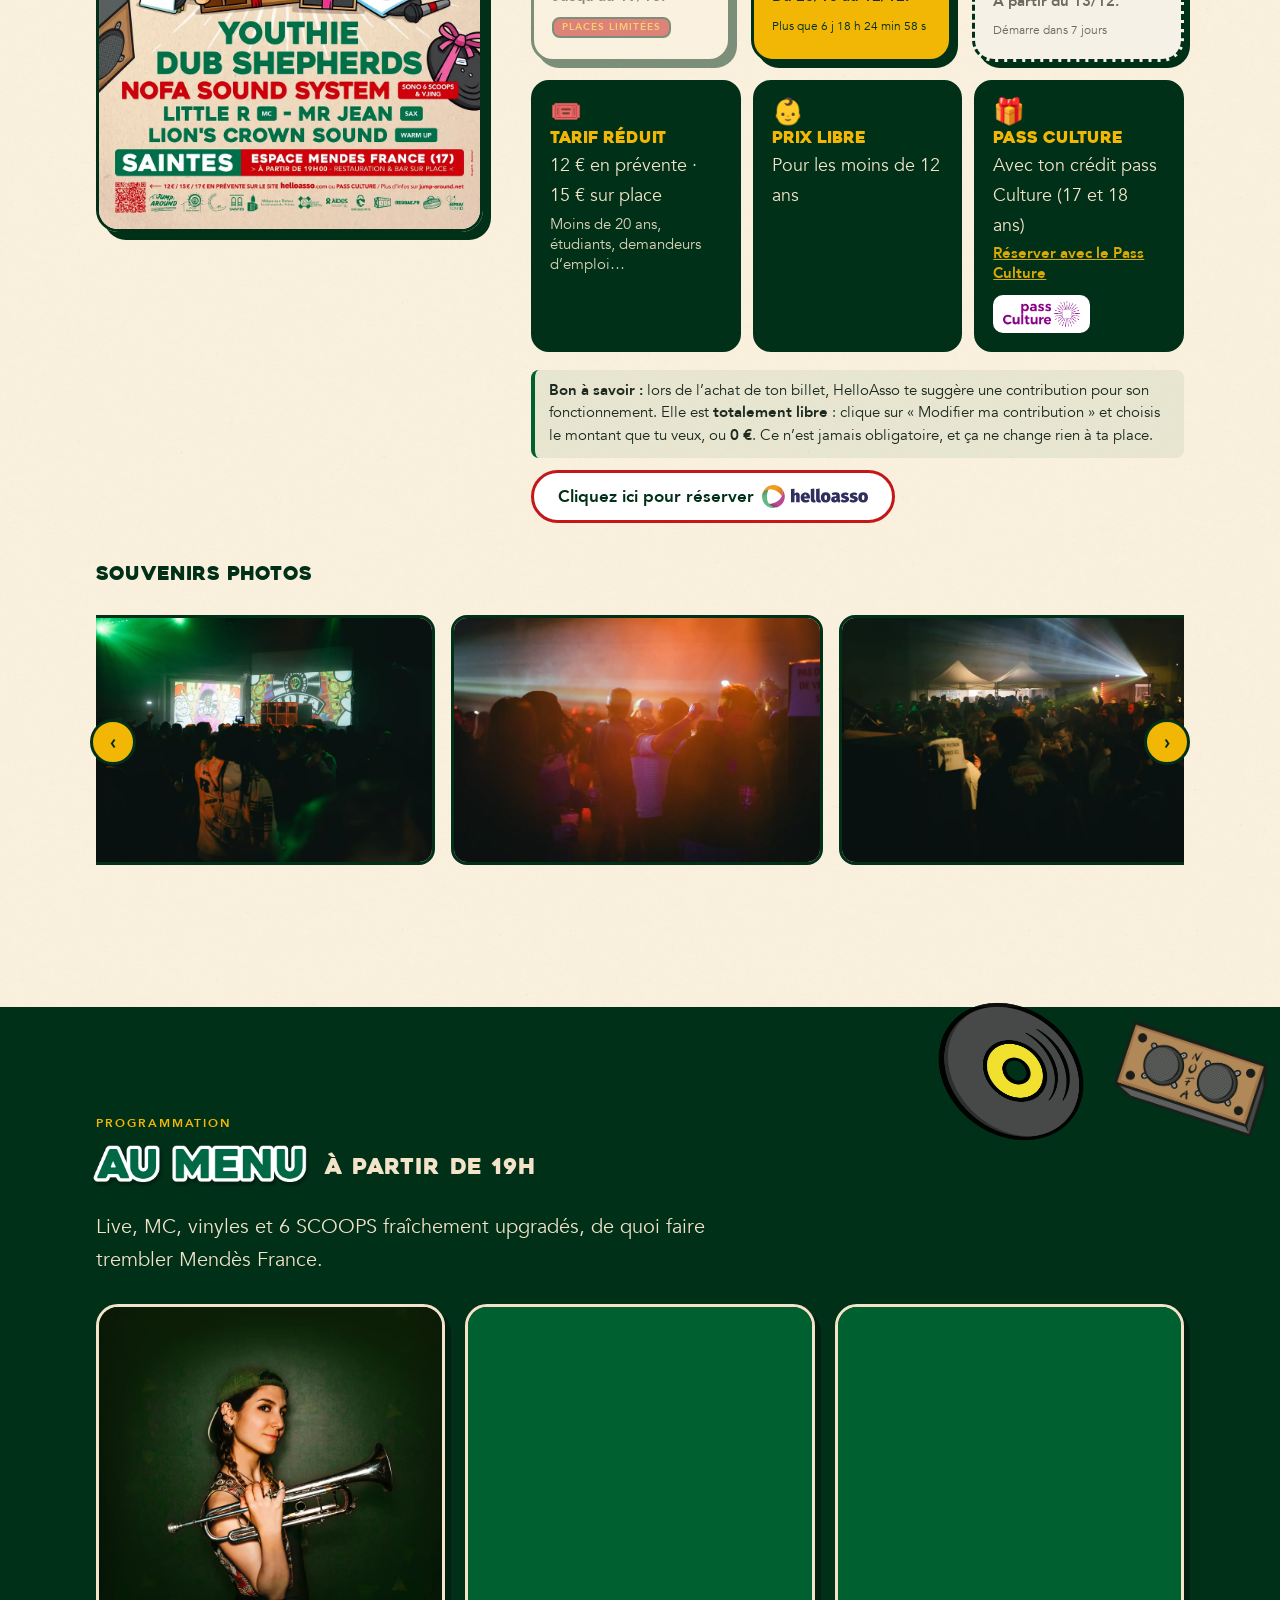
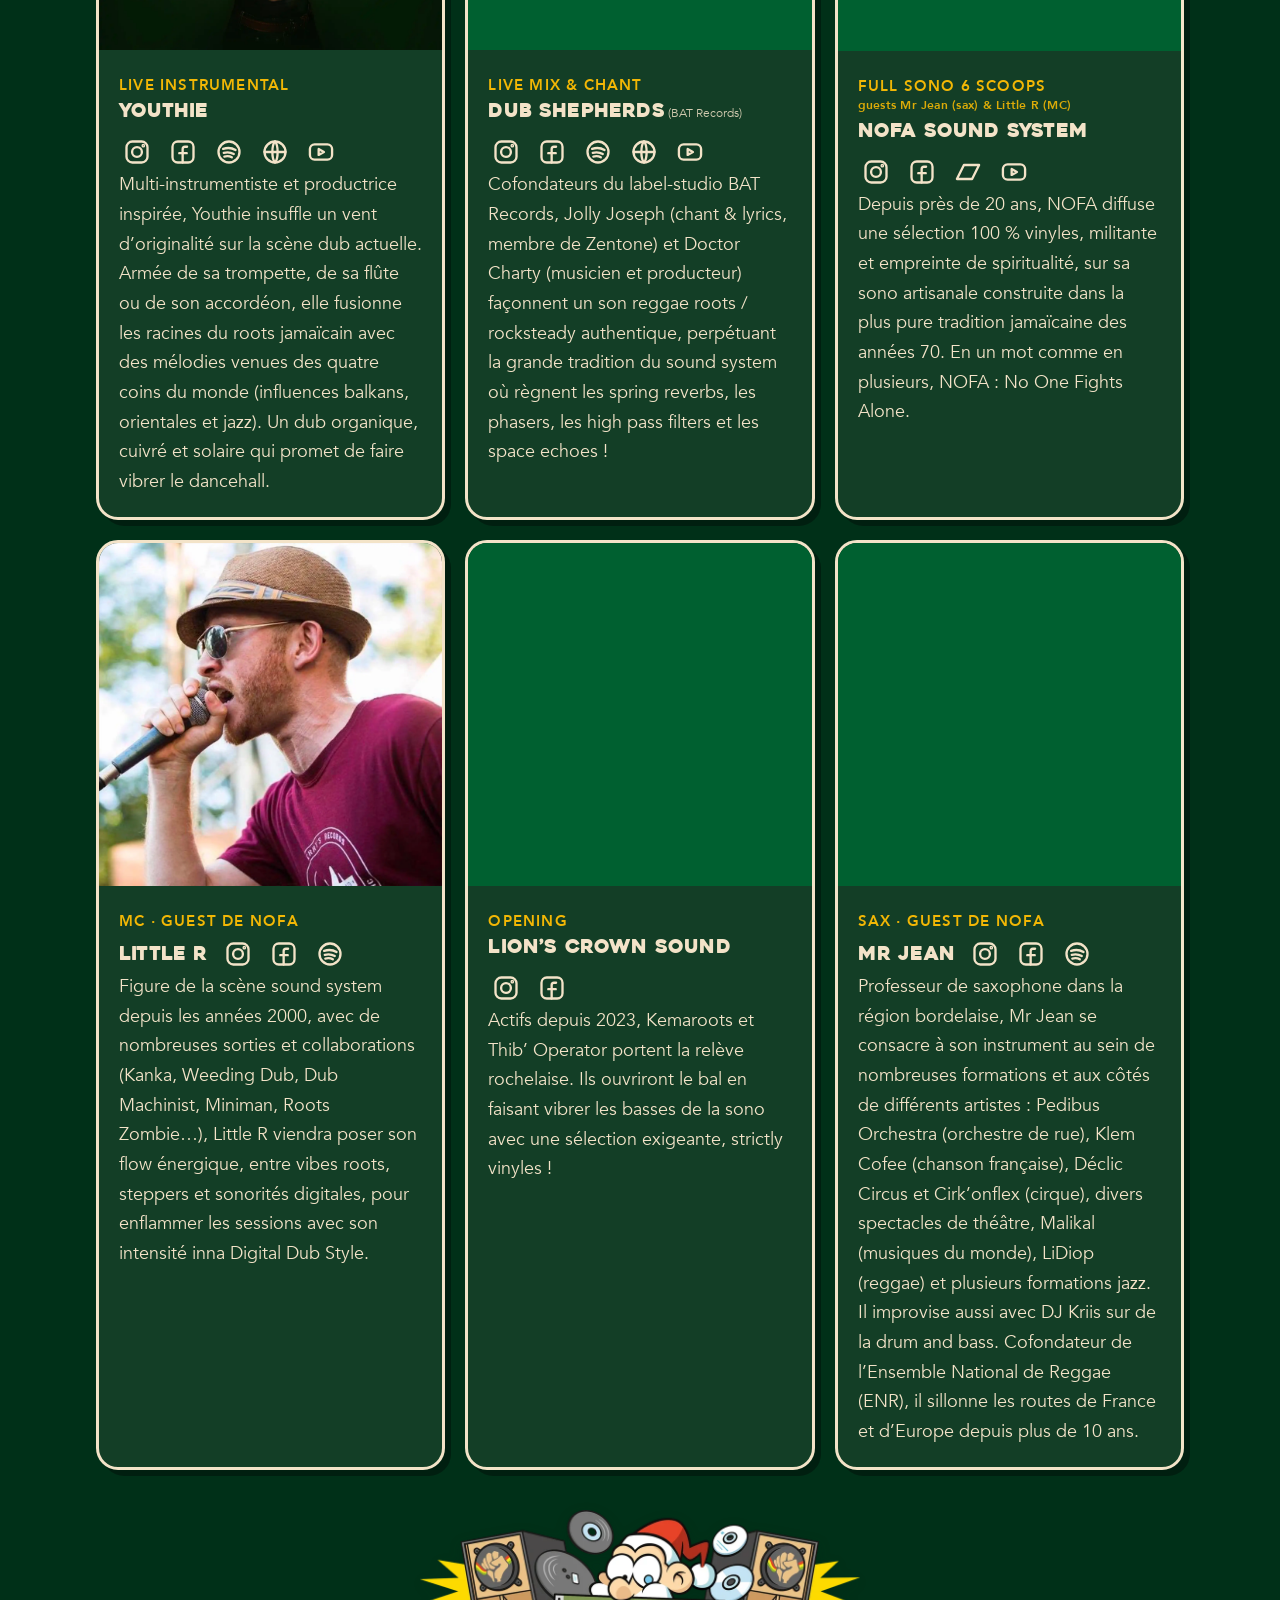
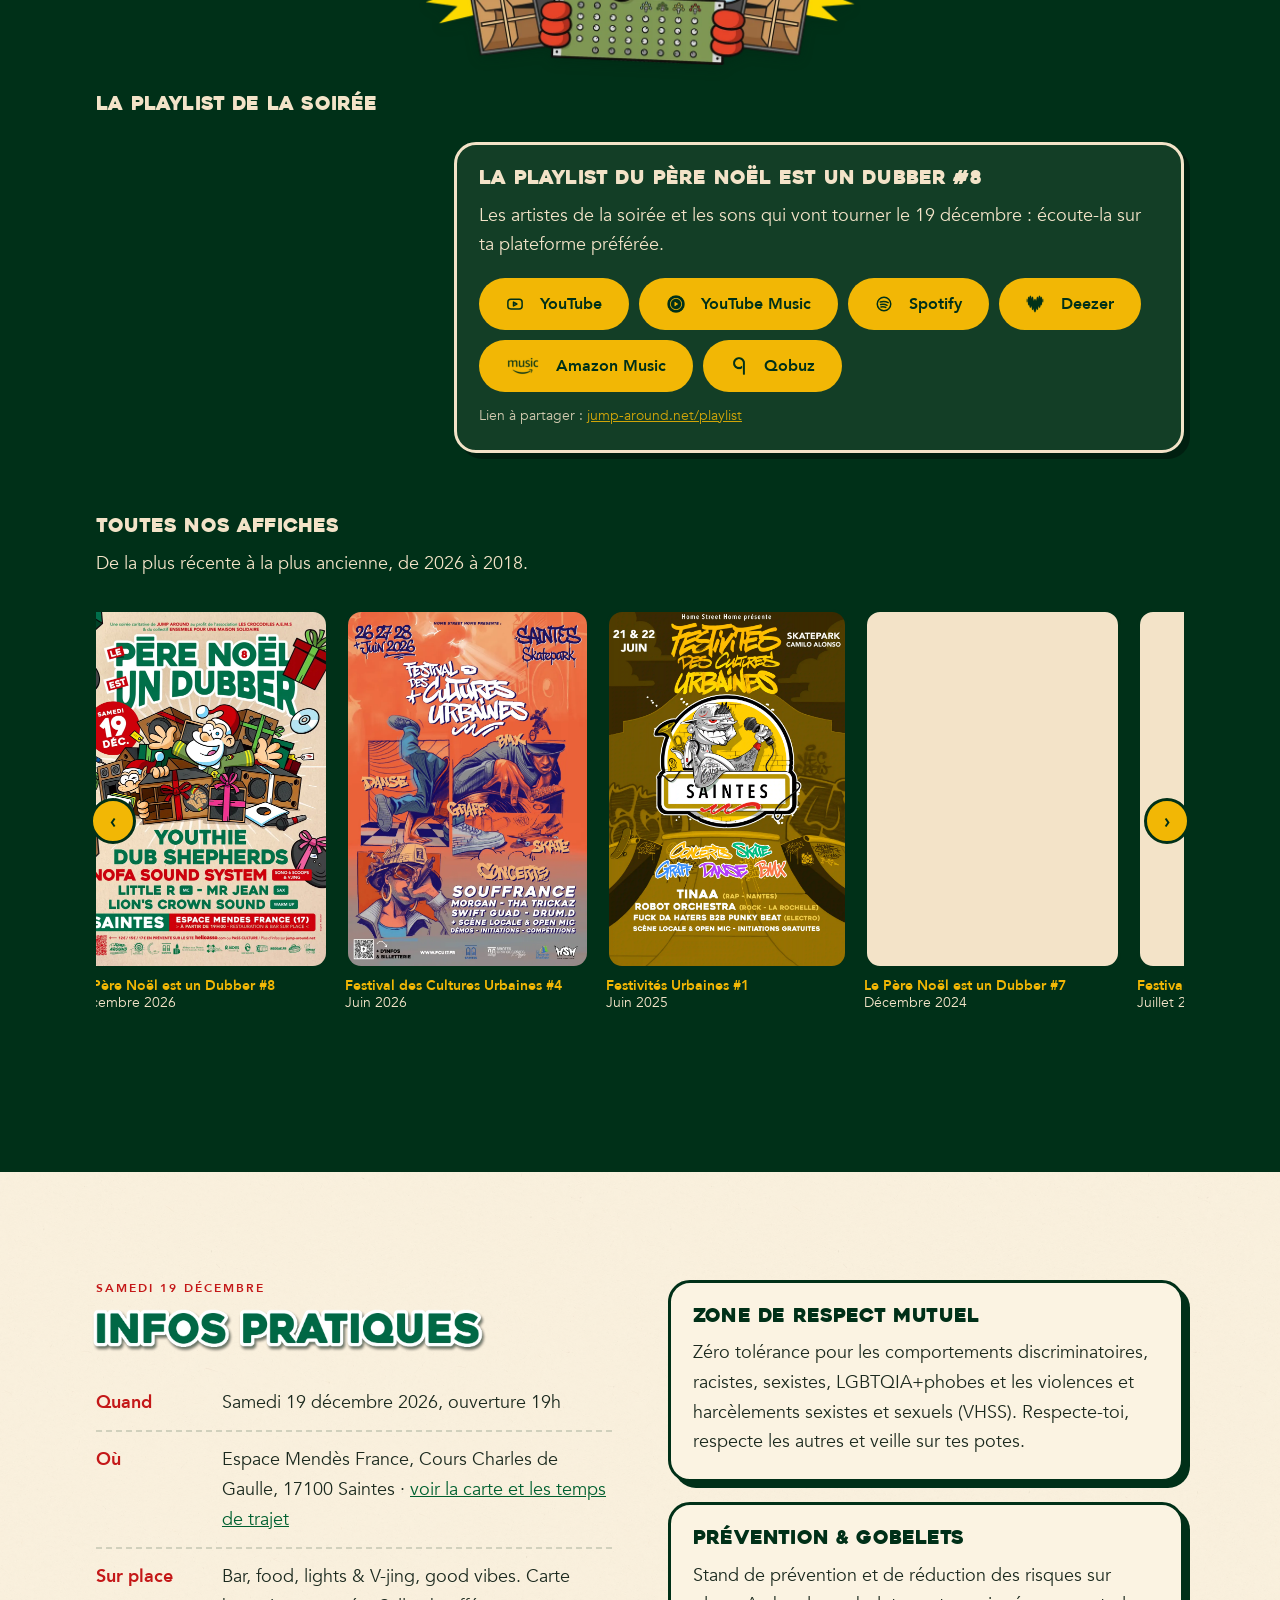
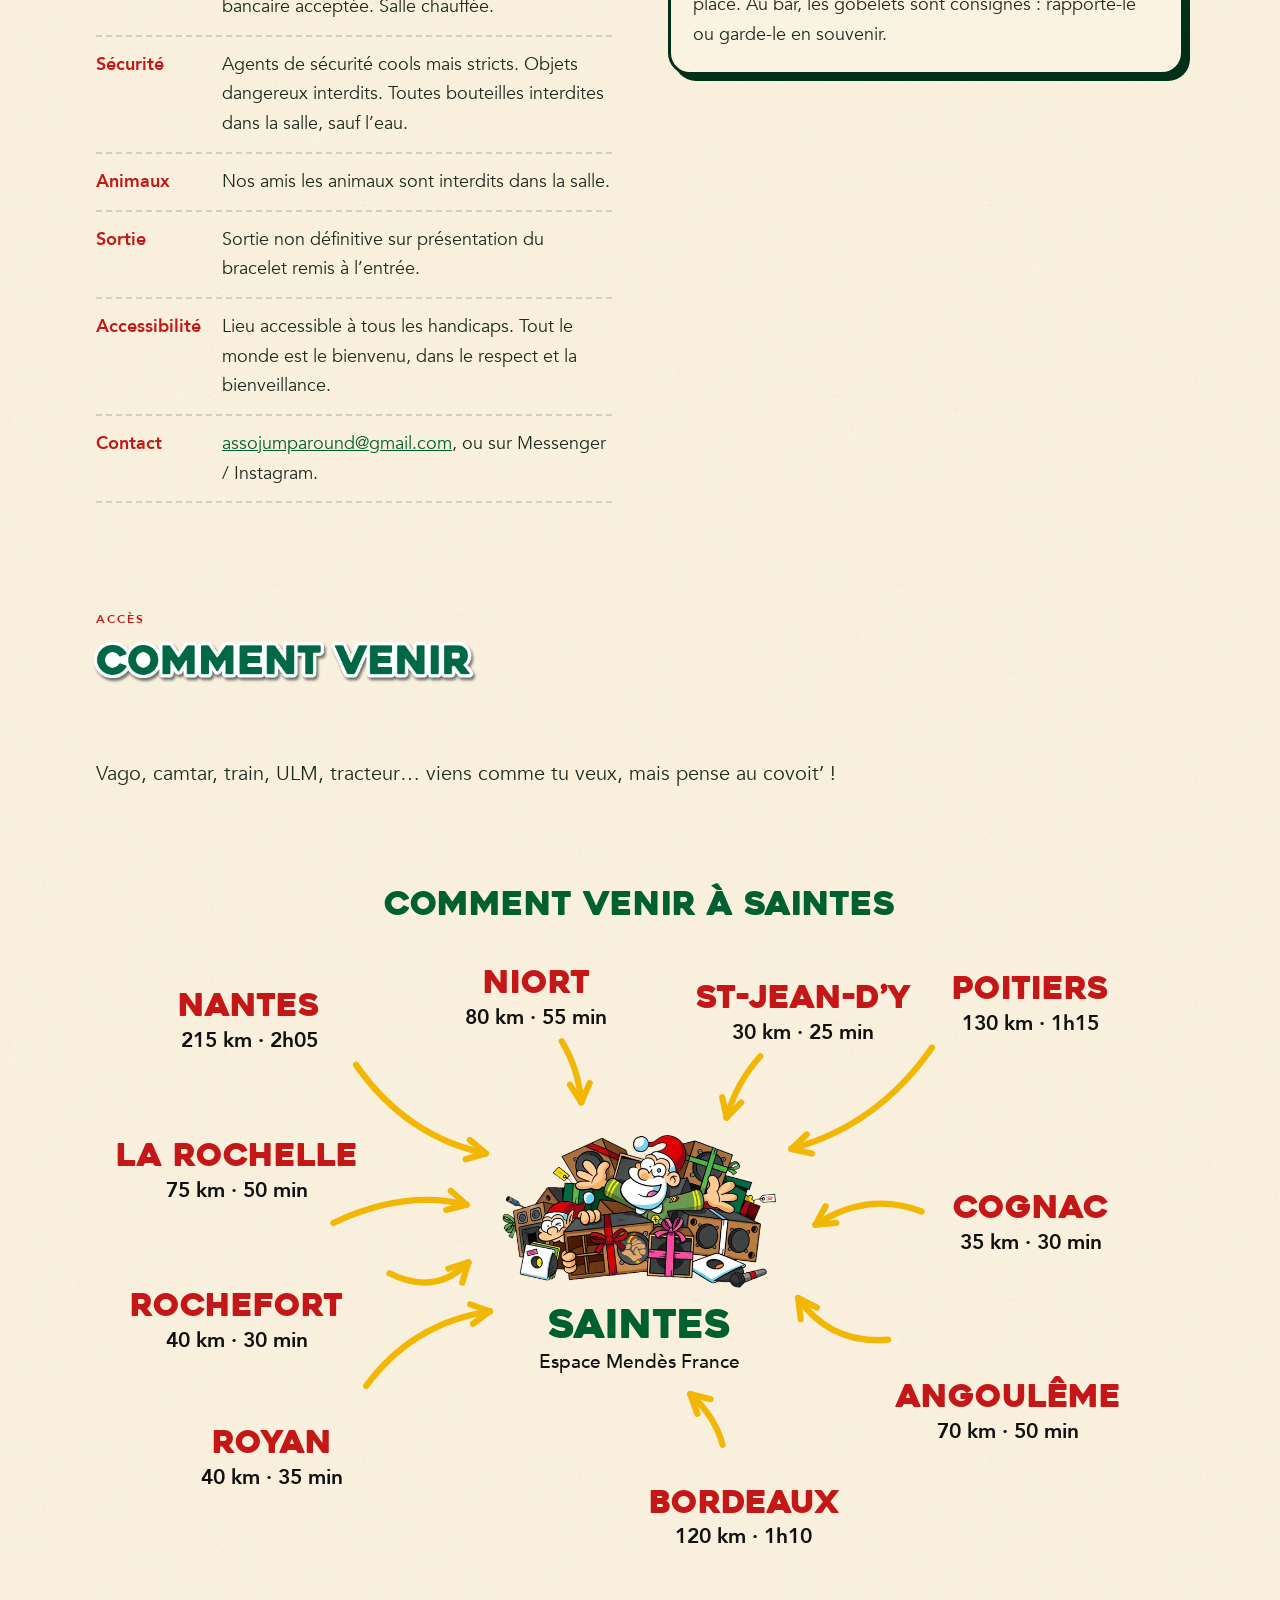
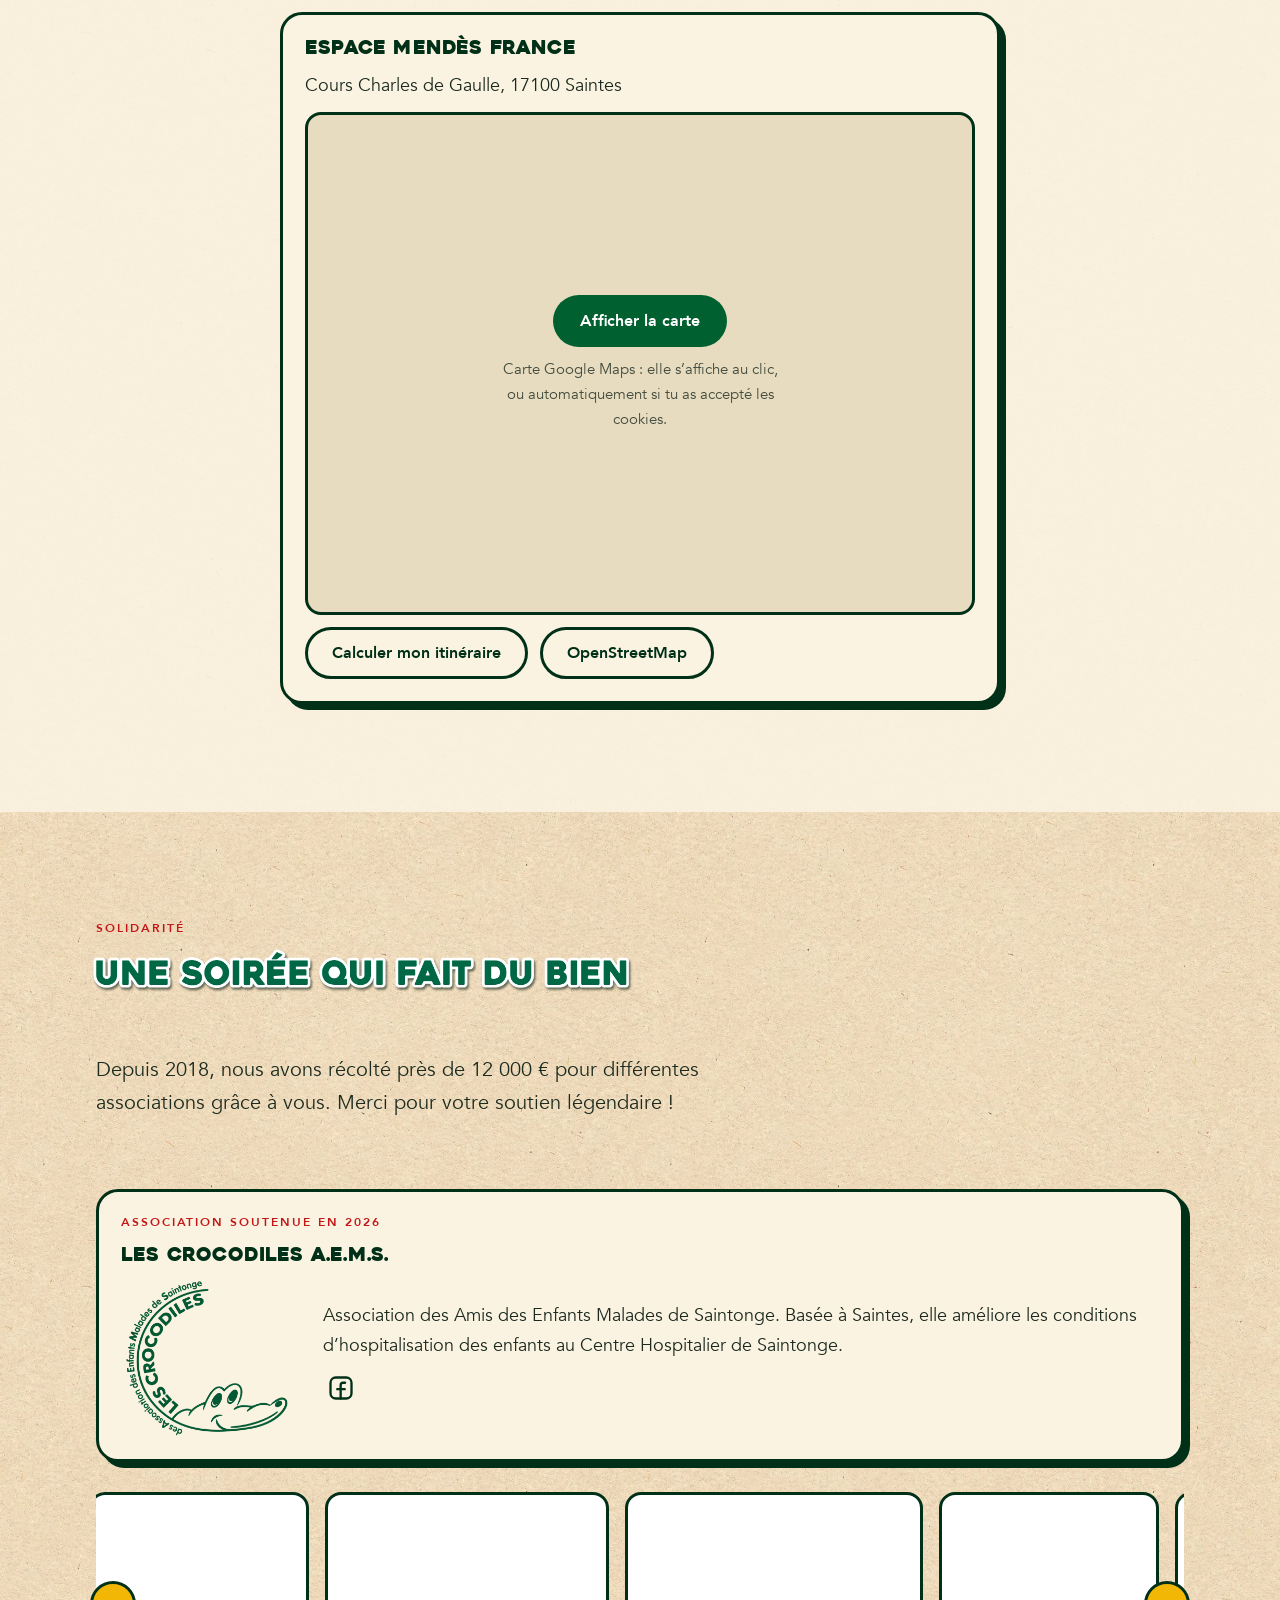
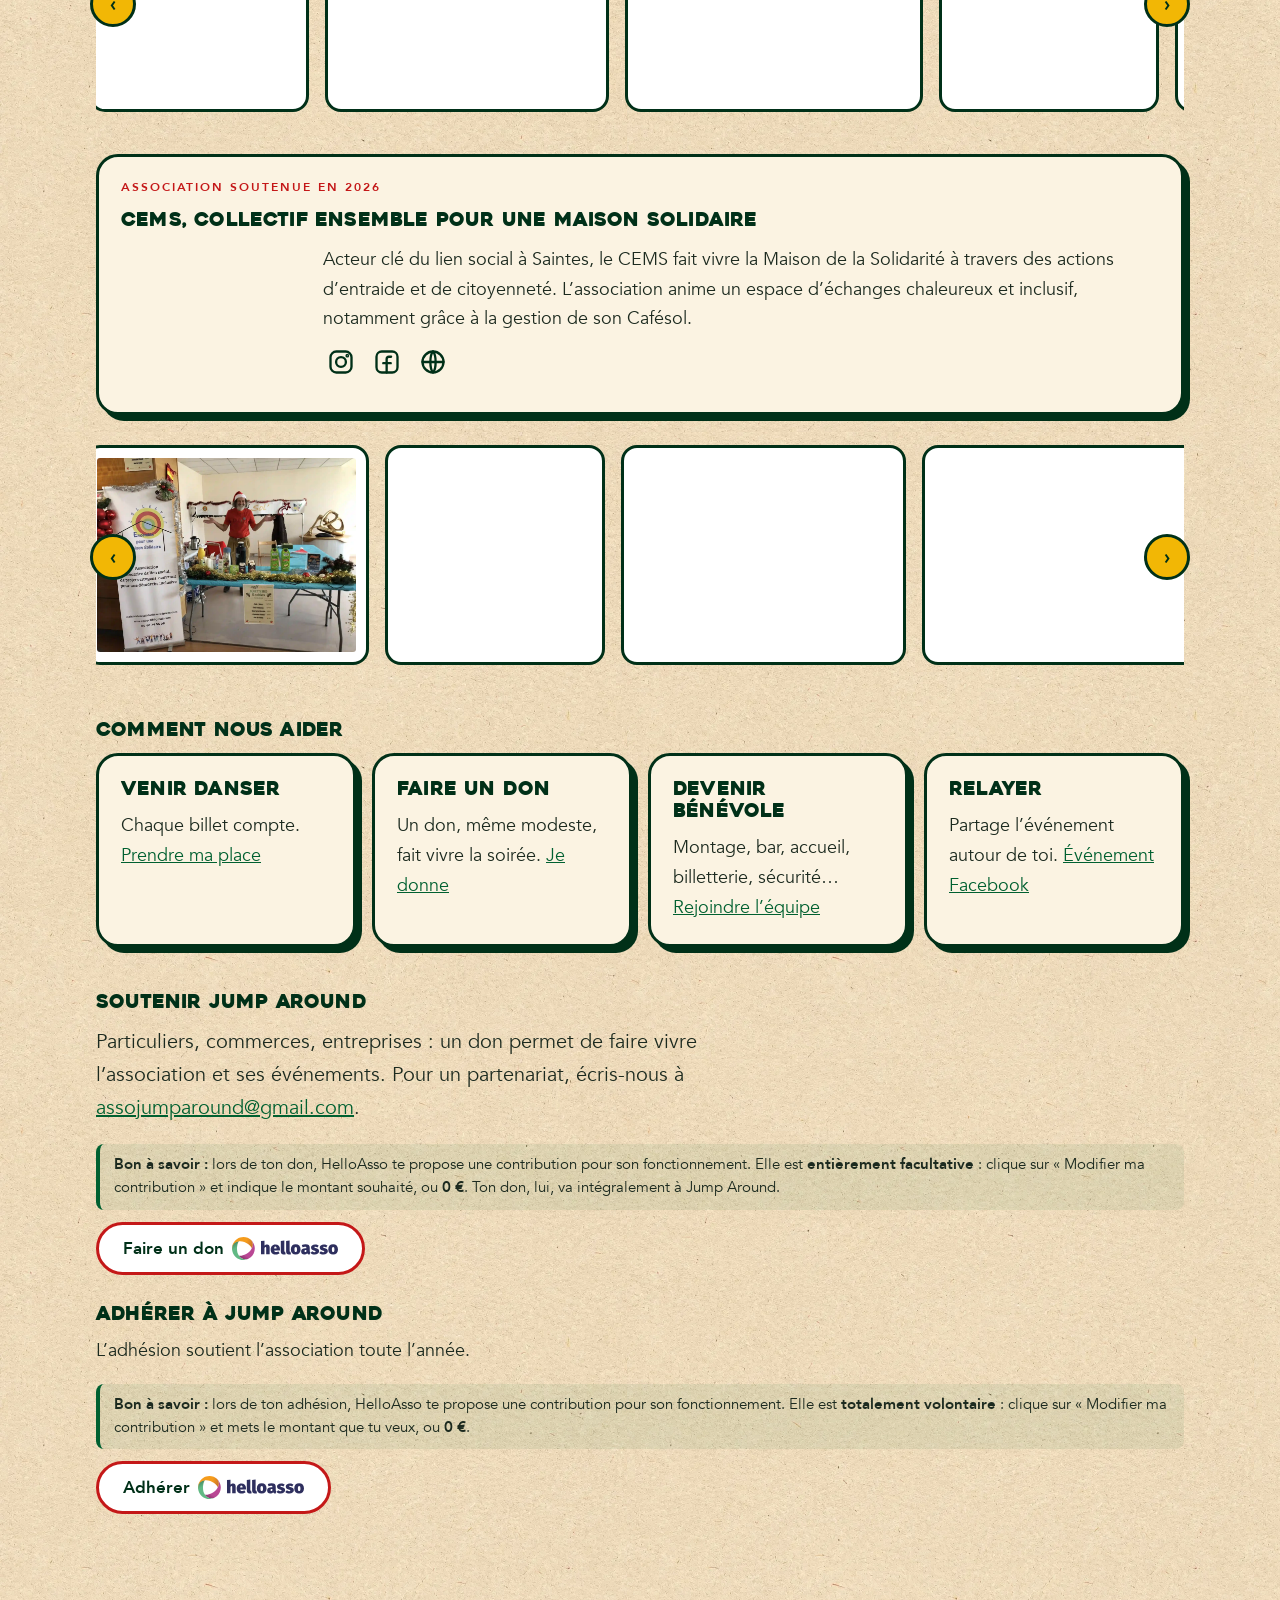
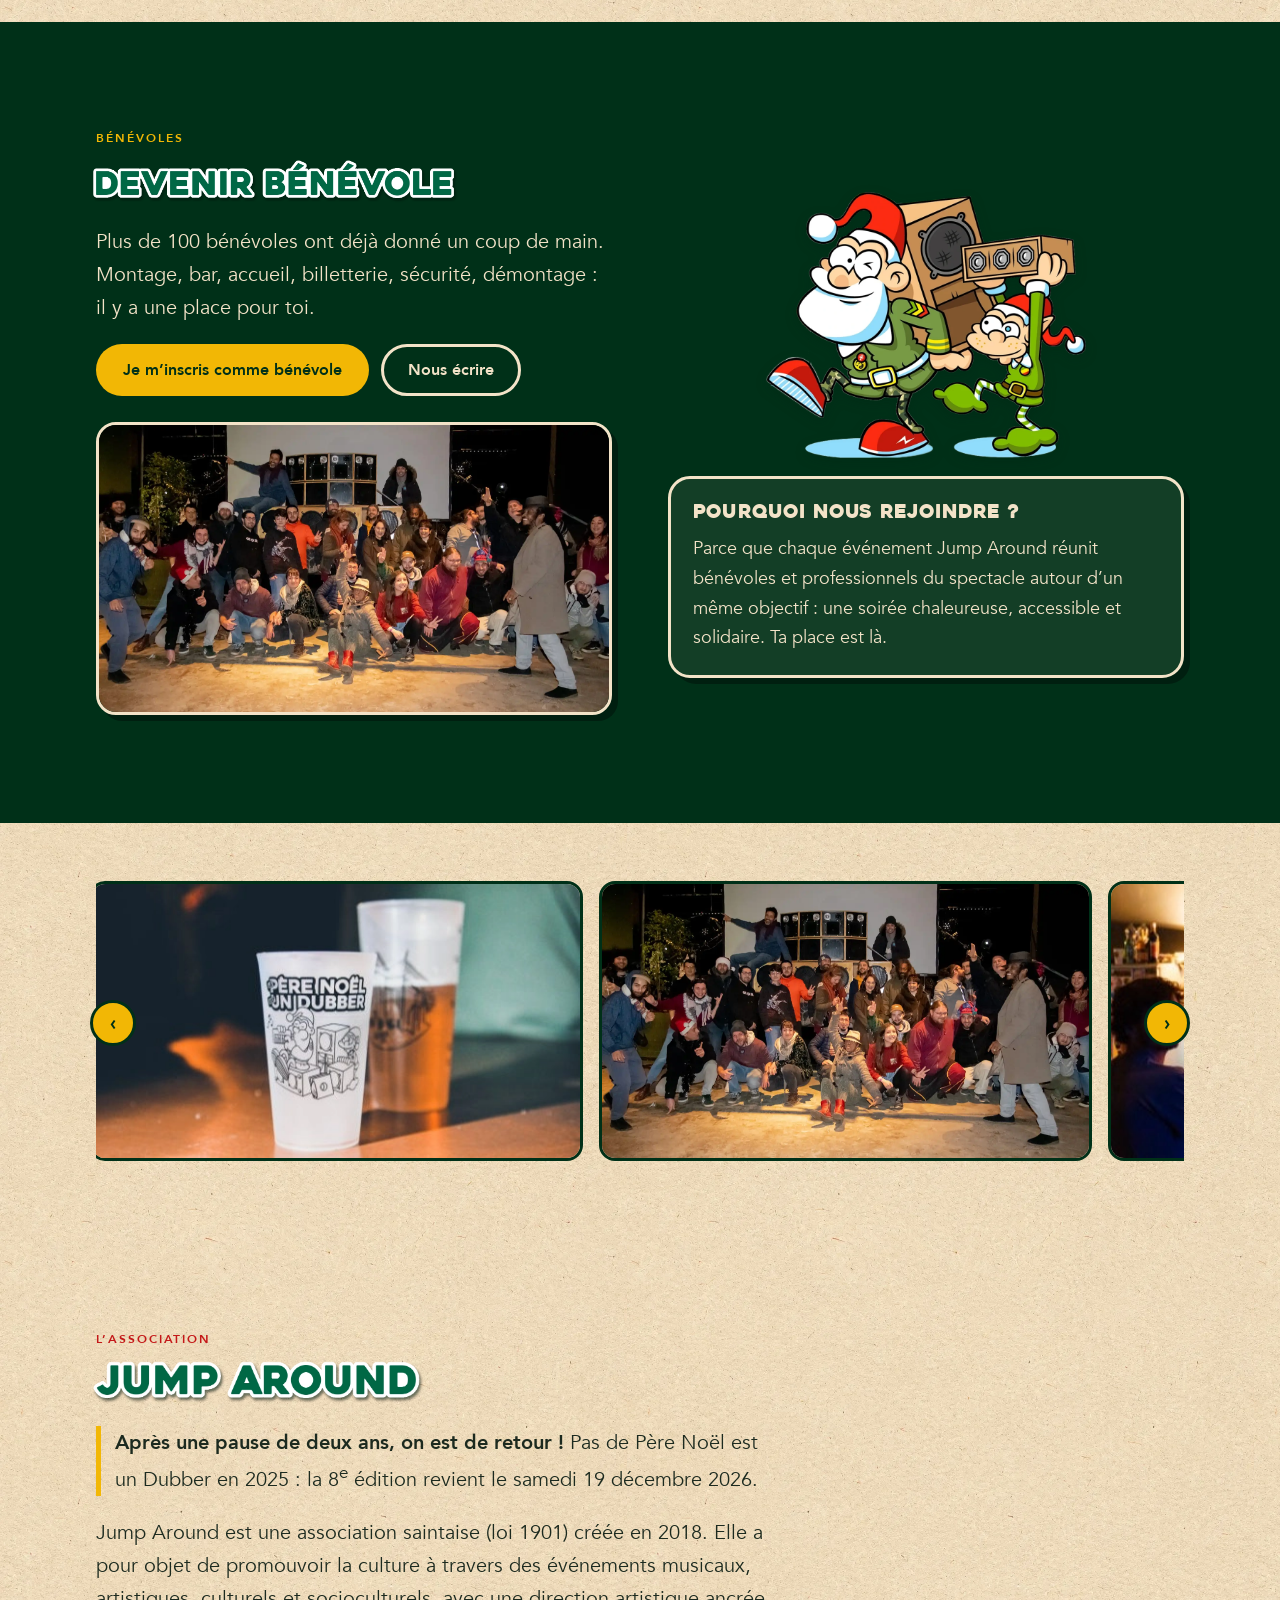
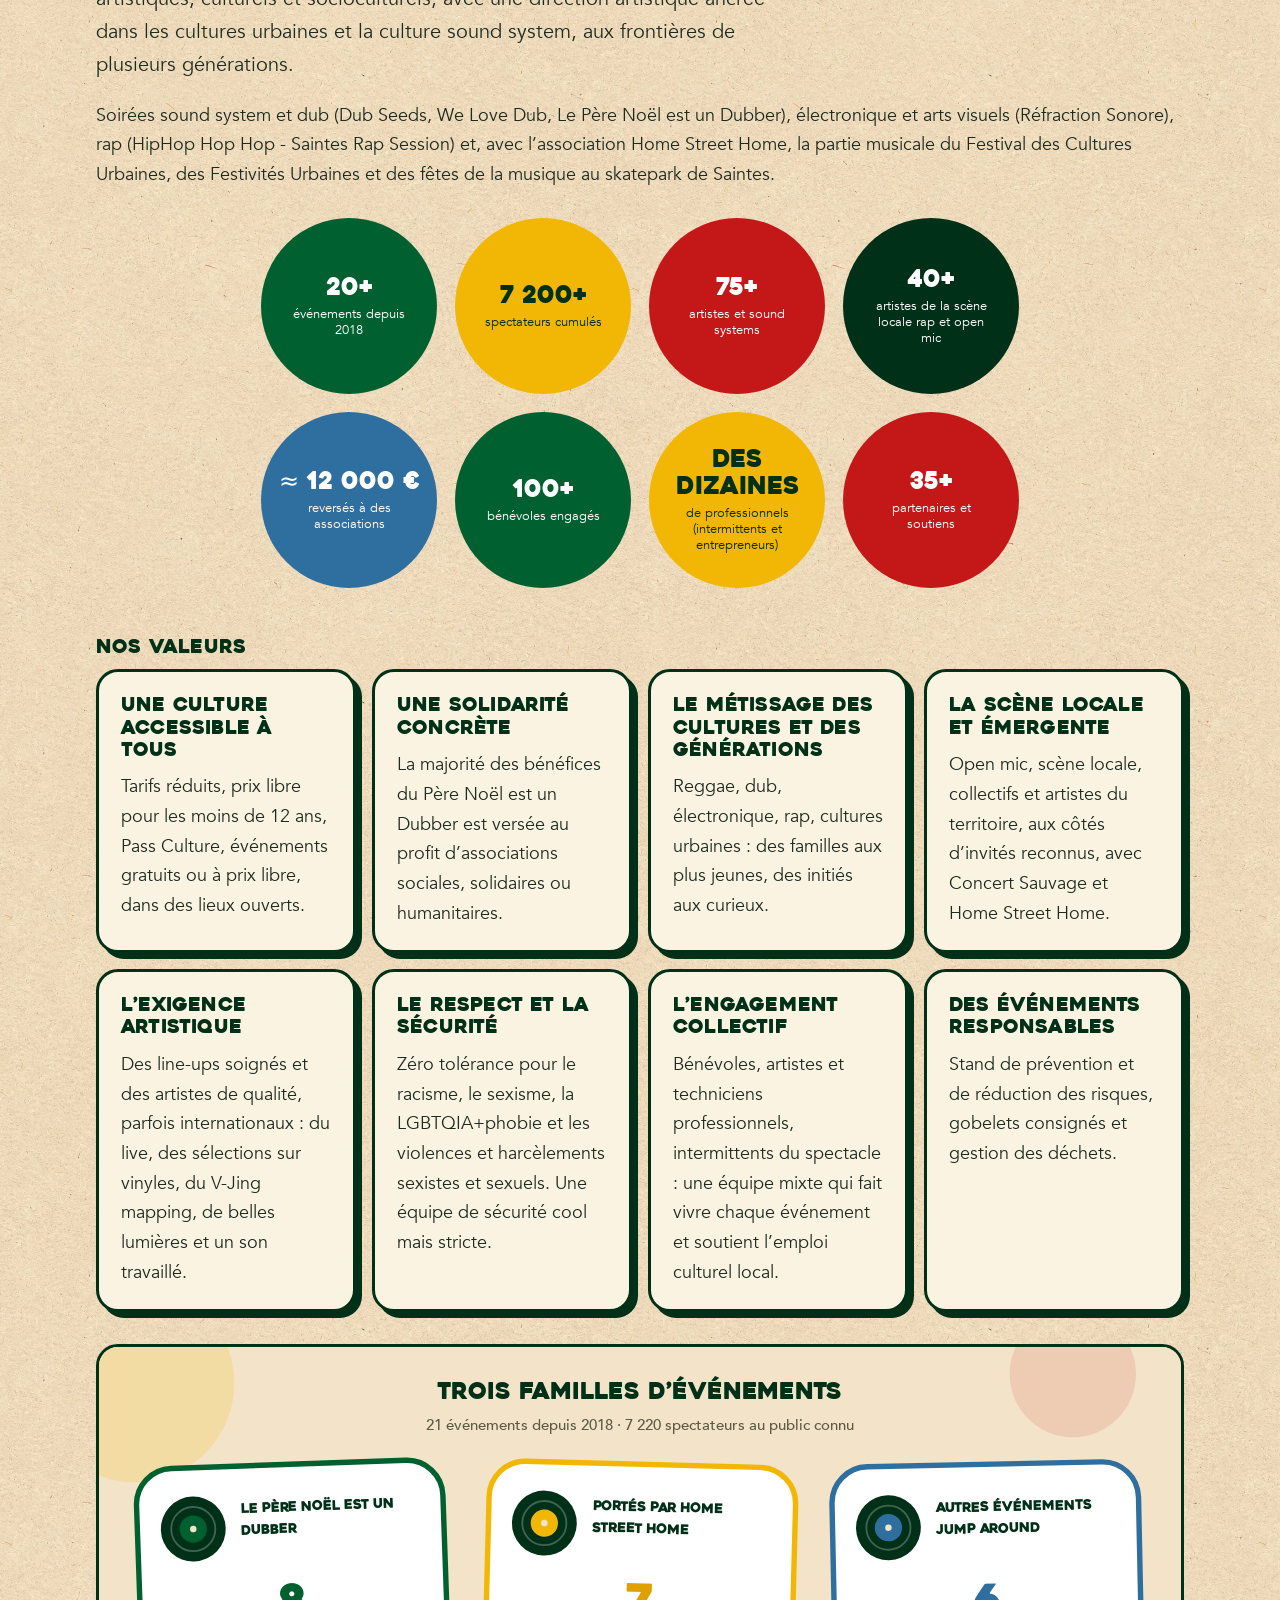
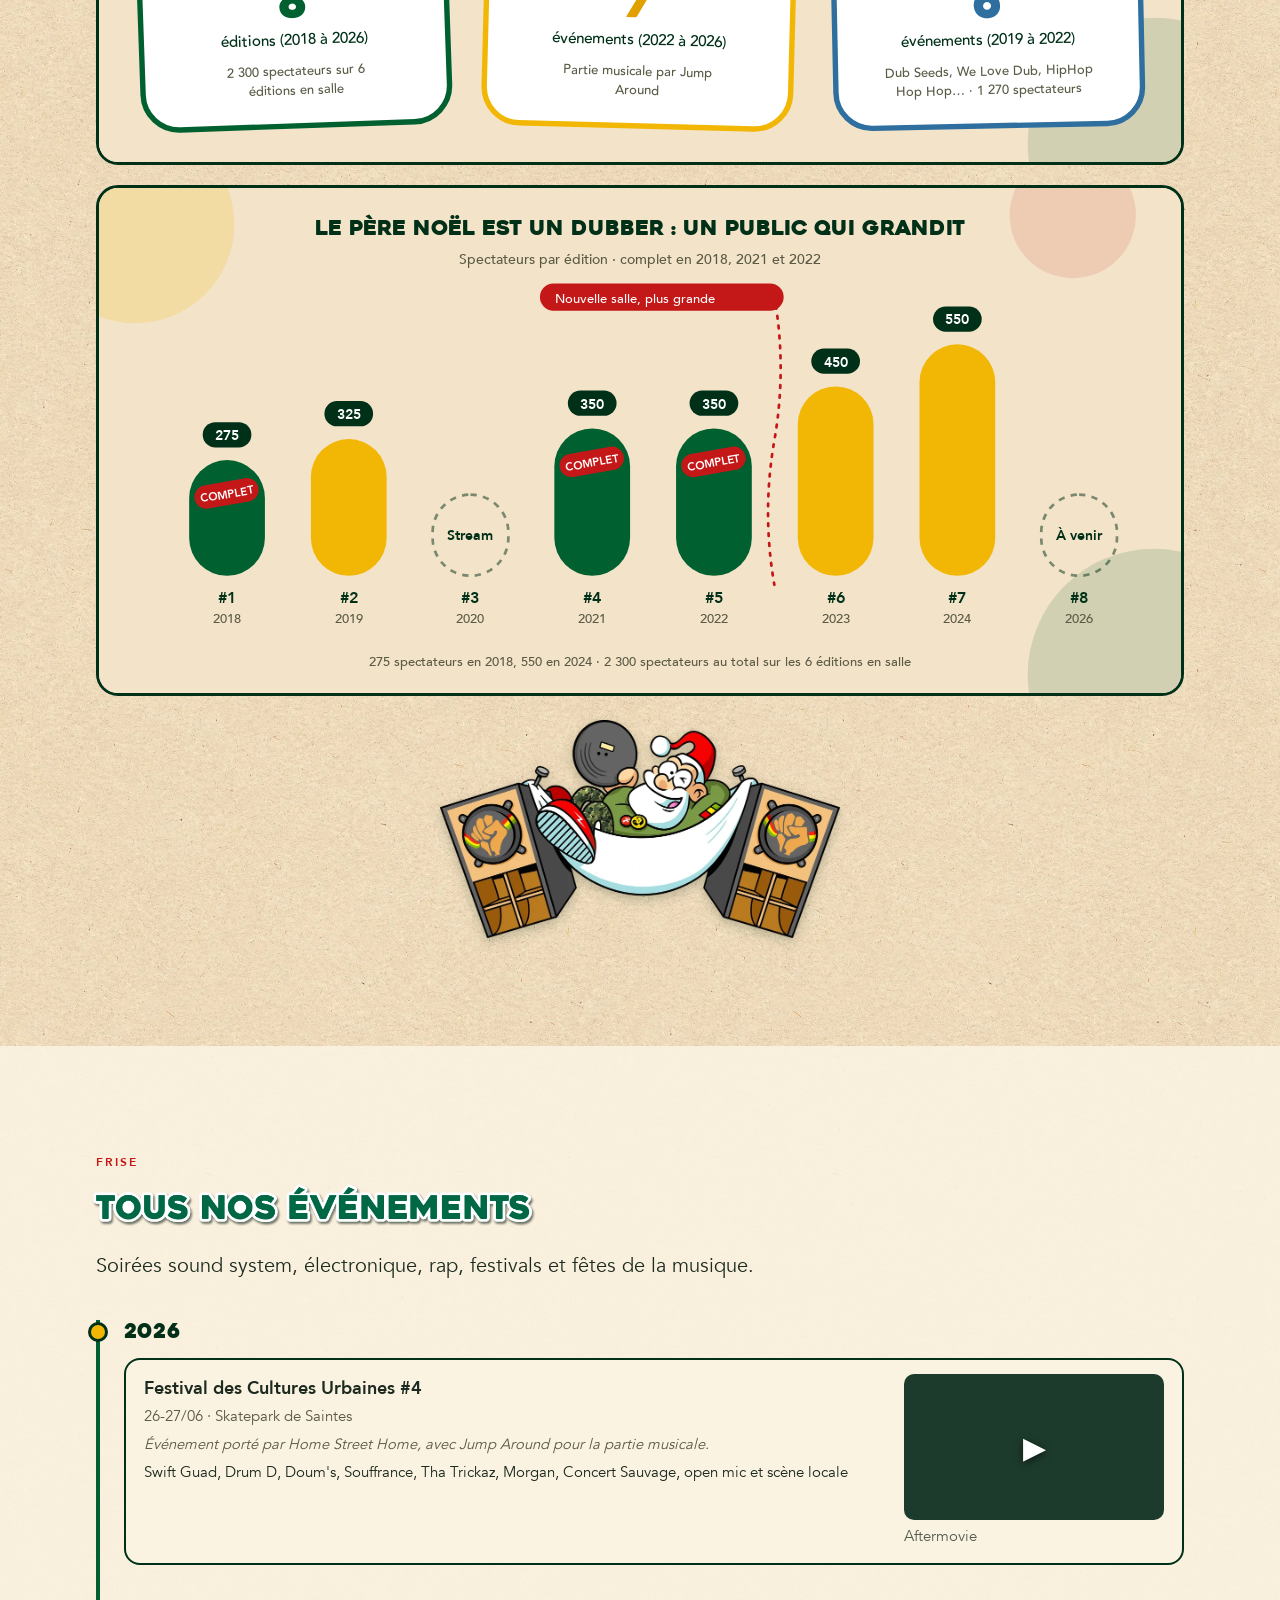
==== commit 2d737ad7: "MAJ 6 11" ====
--- a/index.html
+++ b/index.html
@@ -70,7 +70,7 @@
 <p class="lead">Live, MC, vinyles et 6 SCOOPS fraîchement upgradés, de quoi faire trembler Mendès France.</p>
 <div class="grid3" style="margin-top:28px"><article class="card artist"><div class="pic"><img src="assets/img/artistes/youthie.webp" alt="Youthie" width="1772" height="1772" loading="lazy" decoding="async"></div><div class="in"><small>Live instrumental</small><div class="nm"><h3>Youthie</h3><p class="alinks"><a class="ico" href="https://www.instagram.com/youthie_records/" target="_blank" rel="noopener" aria-label="Instagram : Youthie" title="Instagram : Youthie"><i class="mi" style="-webkit-mask-image:url(assets/img/icons/icon-ig.svg);mask-image:url(assets/img/icons/icon-ig.svg)" aria-hidden="true"></i></a><a class="ico" href="https://www.facebook.com/youthierecords" target="_blank" rel="noopener" aria-label="Facebook : Youthie" title="Facebook : Youthie"><i class="mi" style="-webkit-mask-image:url(assets/img/icons/icon-fb.svg);mask-image:url(assets/img/icons/icon-fb.svg)" aria-hidden="true"></i></a><a class="ico" href="https://open.spotify.com/artist/5sSrpKd2fbeHty0UnG8BOG" target="_blank" rel="noopener" aria-label="Spotify : Youthie" title="Spotify : Youthie"><i class="mi" style="-webkit-mask-image:url(assets/img/icons/icon-sp.svg);mask-image:url(assets/img/icons/icon-sp.svg)" aria-hidden="true"></i></a><a class="ico" href="https://www.youthie.fr" target="_blank" rel="noopener" aria-label="Site web : Youthie" title="Site web : Youthie"><i class="mi" style="-webkit-mask-image:url(assets/img/icons/icon-web.svg);mask-image:url(assets/img/icons/icon-web.svg)" aria-hidden="true"></i></a><a class="ico" href="https://www.youtube.com/@youthie4817" target="_blank" rel="noopener" aria-label="YouTube : Youthie" title="YouTube : Youthie"><i class="mi" style="-webkit-mask-image:url(assets/img/icons/icon-yt.svg);mask-image:url(assets/img/icons/icon-yt.svg)" aria-hidden="true"></i></a></p></div><p style="margin:0">Multi-instrumentiste et productrice inspirée, Youthie insuffle un vent d’originalité sur la scène dub actuelle. Armée de sa trompette, de sa flûte ou de son accordéon, elle fusionne les racines du roots jamaïcain avec des mélodies venues des quatre coins du monde (influences balkans, orientales et jazz). Un dub organique, cuivré et solaire qui promet de faire vibrer le dancehall.</p></div></article><article class="card artist"><div class="pic"><img src="assets/img/artistes/dub-shepherds.webp" alt="Dub Shepherds" width="1772" height="1772" loading="lazy" decoding="async"></div><div class="in"><small>Live mix &amp; chant</small><div class="nm"><h3>Dub Shepherds<span class="aka"> (BAT Records)</span></h3><p class="alinks"><a class="ico" href="https://www.instagram.com/dubshepherds/" target="_blank" rel="noopener" aria-label="Instagram : Dub Shepherds" title="Instagram : Dub Shepherds"><i class="mi" style="-webkit-mask-image:url(assets/img/icons/icon-ig.svg);mask-image:url(assets/img/icons/icon-ig.svg)" aria-hidden="true"></i></a><a class="ico" href="https://www.facebook.com/dubshepherds" target="_blank" rel="noopener" aria-label="Facebook : Dub Shepherds" title="Facebook : Dub Shepherds"><i class="mi" style="-webkit-mask-image:url(assets/img/icons/icon-fb.svg);mask-image:url(assets/img/icons/icon-fb.svg)" aria-hidden="true"></i></a><a class="ico" href="https://open.spotify.com/artist/469KICjSNL6OnooZXseKSE" target="_blank" rel="noopener" aria-label="Spotify : Dub Shepherds" title="Spotify : Dub Shepherds"><i class="mi" style="-webkit-mask-image:url(assets/img/icons/icon-sp.svg);mask-image:url(assets/img/icons/icon-sp.svg)" aria-hidden="true"></i></a><a class="ico" href="https://bat-records.com/label/dub-shepherds/" target="_blank" rel="noopener" aria-label="Site web : Dub Shepherds" title="Site web : Dub Shepherds"><i class="mi" style="-webkit-mask-image:url(assets/img/icons/icon-web.svg);mask-image:url(assets/img/icons/icon-web.svg)" aria-hidden="true"></i></a><a class="ico" href="https://www.youtube.com/@dubshepherds" target="_blank" rel="noopener" aria-label="YouTube : Dub Shepherds" title="YouTube : Dub Shepherds"><i class="mi" style="-webkit-mask-image:url(assets/img/icons/icon-yt.svg);mask-image:url(assets/img/icons/icon-yt.svg)" aria-hidden="true"></i></a></p></div><p style="margin:0">Cofondateurs du label-studio BAT Records, Jolly Joseph (chant &amp; lyrics, membre de Zentone) et Doctor Charty (musicien et producteur) façonnent un son reggae roots / rocksteady authentique, perpétuant la grande tradition du sound system où règnent les spring reverbs, les phasers, les high pass filters et les space echoes !</p></div></article><article class="card artist"><div class="pic"><img src="assets/img/artistes/nofa.webp" alt="NOFA Sound System" width="1772" height="1772" loading="lazy" decoding="async"></div><div class="in"><small>Full sono 6 scoops</small><span class="gst">guests Mr Jean (sax) &amp; Little R (MC)</span><div class="nm"><h3>NOFA Sound System</h3><p class="alinks"><a class="ico" href="https://www.instagram.com/nofasoundsystem/" target="_blank" rel="noopener" aria-label="Instagram : NOFA Sound System" title="Instagram : NOFA Sound System"><i class="mi" style="-webkit-mask-image:url(assets/img/icons/icon-ig.svg);mask-image:url(assets/img/icons/icon-ig.svg)" aria-hidden="true"></i></a><a class="ico" href="https://www.facebook.com/Nofasound" target="_blank" rel="noopener" aria-label="Facebook : NOFA Sound System" title="Facebook : NOFA Sound System"><i class="mi" style="-webkit-mask-image:url(assets/img/icons/icon-fb.svg);mask-image:url(assets/img/icons/icon-fb.svg)" aria-hidden="true"></i></a><a class="ico" href="https://husmusic1.bandcamp.com" target="_blank" rel="noopener" aria-label="Bandcamp : NOFA Sound System" title="Bandcamp : NOFA Sound System"><i class="mi" style="-webkit-mask-image:url(assets/img/icons/icon-bc.svg);mask-image:url(assets/img/icons/icon-bc.svg)" aria-hidden="true"></i></a><a class="ico" href="https://www.youtube.com/@nofasoundsystem2180" target="_blank" rel="noopener" aria-label="YouTube : NOFA Sound System" title="YouTube : NOFA Sound System"><i class="mi" style="-webkit-mask-image:url(assets/img/icons/icon-yt.svg);mask-image:url(assets/img/icons/icon-yt.svg)" aria-hidden="true"></i></a></p></div><p style="margin:0">Depuis près de 20 ans, NOFA diffuse une sélection 100 % vinyles, militante et empreinte de spiritualité, sur sa sono artisanale construite dans la plus pure tradition jamaïcaine des années 70. En un mot comme en plusieurs, NOFA : No One Fights Alone.</p></div></article><article class="card artist"><div class="pic"><img src="assets/img/artistes/little-r.webp" alt="Little R" width="1772" height="1772" loading="lazy" decoding="async"></div><div class="in"><small>MC · guest de NOFA</small><div class="nm"><h3>Little R</h3><p class="alinks"><a class="ico" href="https://www.instagram.com/liiittle_r/" target="_blank" rel="noopener" aria-label="Instagram : Little R" title="Instagram : Little R"><i class="mi" style="-webkit-mask-image:url(assets/img/icons/icon-ig.svg);mask-image:url(assets/img/icons/icon-ig.svg)" aria-hidden="true"></i></a><a class="ico" href="https://www.facebook.com/profile.php?id=100043367648362" target="_blank" rel="noopener" aria-label="Facebook : Little R" title="Facebook : Little R"><i class="mi" style="-webkit-mask-image:url(assets/img/icons/icon-fb.svg);mask-image:url(assets/img/icons/icon-fb.svg)" aria-hidden="true"></i></a><a class="ico" href="https://open.spotify.com/artist/6Iyep64H1NAzgj1WBhPWWX" target="_blank" rel="noopener" aria-label="Spotify : Little R" title="Spotify : Little R"><i class="mi" style="-webkit-mask-image:url(assets/img/icons/icon-sp.svg);mask-image:url(assets/img/icons/icon-sp.svg)" aria-hidden="true"></i></a></p></div><p style="margin:0">Figure de la scène sound system depuis les années 2000, avec de nombreuses sorties et collaborations (Kanka, Weeding Dub, Dub Machinist, Miniman, Roots Zombie…), Little R viendra poser son flow énergique, entre vibes roots, steppers et sonorités digitales, pour enflammer les sessions avec son intensité inna Digital Dub Style.</p></div></article><article class="card artist"><div class="pic"><img src="assets/img/artistes/lions-crown.webp" alt="Lion’s Crown Sound" width="1772" height="1772" loading="lazy" decoding="async"></div><div class="in"><small>Opening</small><div class="nm"><h3>Lion’s Crown Sound</h3><p class="alinks"><a class="ico" href="https://www.instagram.com/lions_crown_sound_system/" target="_blank" rel="noopener" aria-label="Instagram : Lion’s Crown Sound" title="Instagram : Lion’s Crown Sound"><i class="mi" style="-webkit-mask-image:url(assets/img/icons/icon-ig.svg);mask-image:url(assets/img/icons/icon-ig.svg)" aria-hidden="true"></i></a><a class="ico" href="https://www.facebook.com/profile.php?id=100094031743222" target="_blank" rel="noopener" aria-label="Facebook : Lion’s Crown Sound" title="Facebook : Lion’s Crown Sound"><i class="mi" style="-webkit-mask-image:url(assets/img/icons/icon-fb.svg);mask-image:url(assets/img/icons/icon-fb.svg)" aria-hidden="true"></i></a></p></div><p style="margin:0">Actifs depuis 2023, Kemaroots et Thib’ Operator portent la relève rochelaise. Ils ouvriront le bal en faisant vibrer les basses de la sono avec une sélection exigeante, strictly vinyles !</p></div></article><article class="card artist"><div class="pic"><img src="assets/img/artistes/mr-jean.webp" alt="Mr Jean" width="900" height="900" loading="lazy" decoding="async"></div><div class="in"><small>Sax · guest de NOFA</small><div class="nm"><h3>Mr Jean</h3><p class="alinks"><a class="ico" href="https://www.instagram.com/ensemblenationaldereggae/" target="_blank" rel="noopener" aria-label="Instagram : Mr Jean" title="Instagram : Mr Jean"><i class="mi" style="-webkit-mask-image:url(assets/img/icons/icon-ig.svg);mask-image:url(assets/img/icons/icon-ig.svg)" aria-hidden="true"></i></a><a class="ico" href="https://www.facebook.com/jean.guietcanet" target="_blank" rel="noopener" aria-label="Facebook : Mr Jean" title="Facebook : Mr Jean"><i class="mi" style="-webkit-mask-image:url(assets/img/icons/icon-fb.svg);mask-image:url(assets/img/icons/icon-fb.svg)" aria-hidden="true"></i></a><a class="ico" href="https://open.spotify.com/artist/5oJC14mhgGNsYIiGhdGnzk" target="_blank" rel="noopener" aria-label="Spotify : Mr Jean" title="Spotify : Mr Jean"><i class="mi" style="-webkit-mask-image:url(assets/img/icons/icon-sp.svg);mask-image:url(assets/img/icons/icon-sp.svg)" aria-hidden="true"></i></a></p></div><p style="margin:0">Professeur de saxophone dans la région bordelaise, Mr Jean se consacre à son instrument au sein de nombreuses formations et aux côtés de différents artistes : Pedibus Orchestra (orchestre de rue), Klem Cofee (chanson française), Déclic Circus et Cirk’onflex (cirque), divers spectacles de théâtre, Malikal (musiques du monde), LiDiop (reggae) et plusieurs formations jazz. Il improvise aussi avec DJ Kriis sur de la drum and bass. Cofondateur de l’Ensemble National de Reggae (ENR), il sillonne les routes de France et d’Europe depuis plus de 10 ans.</p></div></article></div>
 <div id="runningorder" hidden style="margin-top:28px;background:#fffdf8;color:#1f2a22;border-radius:18px;padding:18px 20px;max-width:640px"><h3 style="margin:0 0 10px;color:#00402A">Running order du 19 décembre</h3>
-<p style="margin:0 0 4px"><b>19h</b> · Lion’s Crown Sound (opening)</p><p style="margin:0 0 4px"><b>20h30</b> · NOFA Sound System feat. Little R &amp; Mr Jean</p><p style="margin:0 0 4px"><b>22h</b> · Youthie (live)</p><p style="margin:0 0 4px"><b>23h15</b> · Dub Shepherds (live mix &amp; chant)</p><p style="margin:0"><b>00h45</b> · NOFA Sound System feat. Little R &amp; Mr Jean</p></div>
+<p style="margin:0 0 4px"><b>19h</b> · Lion’s Crown Sound (opening)</p><p style="margin:0 0 4px"><b>20h30</b> · NOFA Sound System feat. Little R &amp; Mr Jean</p><p style="margin:0 0 4px"><b>22h</b> · Dub Shepherds (live mix &amp; chant)</p><p style="margin:0 0 4px"><b>23h30</b> · Youthie (live)</p><p style="margin:0"><b>00h45</b> · NOFA Sound System feat. Little R &amp; Mr Jean</p></div>
 <script>try{if(Date.now()>=Date.parse('2026-12-12T06:00:00+01:00')){var r=document.getElementById('runningorder');if(r)r.hidden=false}}catch(e){}</script>
 <img class="ill" src="assets/img/illus/table-mixage.webp" alt="Illustration d’une édition précédente : le Père Noël à la table de mixage" width="900" height="318" loading="lazy" decoding="async" style="width:min(440px,85%);margin-top:40px">
 <h3 id="playlist" style="margin-top:28px">La playlist de la soirée</h3>
@@ -79,9 +79,10 @@
 <img src="assets/img/brand/warmup-2026.webp" alt="Visuel du warm up du Père Noël est un Dubber : samedi 21 novembre, 19h > 23h, La Graine d’Orge à Saintes, Lion’s Crown Sound et Jah Loops, gratuit" width="800" height="800" loading="lazy" decoding="async" style="width:100%;height:auto;border-radius:12px;display:block">
 <div><div class="eyebrow" style="color:#C8102E">Avant la soirée · un avant-goût, pas la soirée</div><h3 style="margin:4px 0 6px;color:#00402A">Le warm up : samedi 21 novembre</h3>
 <p style="margin:0 0 8px"><b>La Graine d’Orge, Saintes</b> · 19h &gt; 23h · <b>entrée libre, sans billet</b></p>
-<p style="margin:0 0 4px">19h30 · Lion’s Crown Sound (selecta reggae / dub)</p>
+<p style="margin:0 0 4px">19h &gt; 20h30 · Lion’s Crown Sound (selecta reggae / dub)</p>
 <p style="margin:0 0 4px">20h30 · Jah Loops (live electro dub / trip-hop)</p>
-<p style="margin:0 0 12px">21h30 &gt; 23h · Lion’s Crown Sound</p>
+<p style="margin:0 0 4px">21h30 &gt; 23h · Lion’s Crown Sound</p>
+<p style="margin:0 0 12px">Sono · Les Soulés, jeune collectif saintais, avec un mur de 3 kW</p>
 <details style="margin:0 0 12px"><summary style="cursor:pointer;font-weight:700">Les artistes du warm up</summary><p style="margin:8px 0 6px"><b>Jah Loops</b> (live) : né à Medellín, ce multi-instrumentiste a fait ses débuts dans divers groupes et sound systems. Depuis 1997, il mixe et compose une musique inspirée de tous horizons, orientée electro dub / trip-hop. <a href="https://soundcloud.com/jah-loops" target="_blank" rel="noopener">Écouter sur SoundCloud</a></p><p style="margin:0"><b>Lion’s Crown Sound</b> (selecta) : Kemaroots et Thib’ Operator, la relève rochelaise du sound system. Ils ouvriront aussi la soirée du 19 décembre (<a href="#programme">voir la programmation</a>).</p></details>
 <p style="margin:0 0 12px;font-size:.92em;opacity:.85">Les billets ne concernent que la soirée du 19 décembre à l’Espace Mendès France.</p>
 <a class="btn btn-green" href="https://www.facebook.com/events/1750414602733367" target="_blank" rel="noopener">L’événement Facebook</a></div></div>
@@ -157,7 +158,7 @@
 <p class="lead" style="border-left:5px solid var(--gold,#F2C200);padding-left:14px"><strong>Après une pause de deux ans, on est de retour !</strong> Pas de Père Noël est un Dubber en 2025 : la 8<sup>e</sup> édition revient le samedi 19 décembre 2026.</p>
 <p class="lead">Jump Around est une association saintaise (loi 1901) créée en 2018. Elle a pour objet de promouvoir la culture à travers des événements musicaux, artistiques, culturels et socioculturels, avec une direction artistique ancrée dans les cultures urbaines et la culture sound system, aux frontières de plusieurs générations.</p>
 <p>Soirées sound system et dub (Dub Seeds, We Love Dub, Le Père Noël est un Dubber), électronique et arts visuels (Réfraction Sonore), rap (HipHop Hop Hop - Saintes Rap Session) et, avec l’association Home Street Home, la partie musicale du Festival des Cultures Urbaines, des Festivités Urbaines et des fêtes de la musique au skatepark de Saintes.</p>
-<div class="nums"><div class="num n1"><b>20+</b><span>événements depuis 2018</span></div><div class="num n2"><b>9&nbsp;700+</b><span>spectateurs cumulés</span></div><div class="num n3"><b>75+</b><span>artistes et sound systems</span></div><div class="num n4"><b>40+</b><span>artistes de la scène locale rap et open mic</span></div><div class="num n5"><b>≈&nbsp;12&nbsp;000&nbsp;€</b><span>reversés à des associations</span></div><div class="num n1"><b>100+</b><span>bénévoles engagés</span></div><div class="num n2"><b>Des dizaines</b><span>de professionnels (intermittents et entrepreneurs)</span></div><div class="num n3"><b>35+</b><span>partenaires et soutiens</span></div></div>
+<div class="nums"><div class="num n1"><b>20+</b><span>événements depuis 2018</span></div><div class="num n2"><b>7&nbsp;200+</b><span>spectateurs cumulés</span></div><div class="num n3"><b>75+</b><span>artistes et sound systems</span></div><div class="num n4"><b>40+</b><span>artistes de la scène locale rap et open mic</span></div><div class="num n5"><b>≈&nbsp;12&nbsp;000&nbsp;€</b><span>reversés à des associations</span></div><div class="num n1"><b>100+</b><span>bénévoles engagés</span></div><div class="num n2"><b>Des dizaines</b><span>de professionnels (intermittents et entrepreneurs)</span></div><div class="num n3"><b>35+</b><span>partenaires et soutiens</span></div></div>
 
 <h3 style="margin-top:48px">Nos valeurs</h3>
 <div class="grid4" style="grid-template-columns:repeat(auto-fit,minmax(240px,1fr))"><div class="card"><h3>Une culture accessible à tous</h3><p style="margin:0">Tarifs réduits, prix libre pour les moins de 12 ans, Pass Culture, événements gratuits ou à prix libre, dans des lieux ouverts.</p></div><div class="card"><h3>Une solidarité concrète</h3><p style="margin:0">La majorité des bénéfices du Père Noël est un Dubber est versée au profit d’associations sociales, solidaires ou humanitaires.</p></div><div class="card"><h3>Le métissage des cultures et des générations</h3><p style="margin:0">Reggae, dub, électronique, rap, cultures urbaines : des familles aux plus jeunes, des initiés aux curieux.</p></div><div class="card"><h3>La scène locale et émergente</h3><p style="margin:0">Open mic, scène locale, collectifs et artistes du territoire, aux côtés d’invités reconnus, avec Concert Sauvage et Home Street Home.</p></div><div class="card"><h3>L’exigence artistique</h3><p style="margin:0">Des line-ups soignés et des artistes de qualité, parfois internationaux : du live, des sélections sur vinyles, du V-Jing mapping, de belles lumières et un son travaillé.</p></div><div class="card"><h3>Le respect et la sécurité</h3><p style="margin:0">Zéro tolérance pour le racisme, le sexisme, la LGBTQIA+phobie et les violences et harcèlements sexistes et sexuels. Une équipe de sécurité cool mais stricte.</p></div><div class="card"><h3>L’engagement collectif</h3><p style="margin:0">Bénévoles, artistes et techniciens professionnels, intermittents du spectacle : une équipe mixte qui fait vivre chaque événement et soutient l’emploi culturel local.</p></div><div class="card"><h3>Des événements responsables</h3><p style="margin:0">Stand de prévention et de réduction des risques, gobelets consignés et gestion des déchets.</p></div></div>
@@ -170,7 +171,7 @@
 <div class="eyebrow">Frise</div>
 <h2 class="ht"><img src="assets/img/titres/bc584e7244.webp" alt="" aria-hidden="true" width="1628" height="159" style="width:12.08em"><span class="sr">Tous nos événements</span></h2>
 <p class="lead">Soirées sound system, électronique, rap, festivals et fêtes de la musique.</p>
-<ul class="tl"><h3>2026</h3><li class="ev hsh"><b>Festival des Cultures Urbaines #4</b><span class="m">26-27/06 · Skatepark de Saintes</span><div class="m" style="margin-top:4px"><em>Événement porté par Home Street Home, avec Jump Around pour la partie musicale.</em></div><div class="l">Swift Guad, Drum D, Doum&#x27;s, Souffrance, Tha Trickaz, Morgan, Concert Sauvage, open mic et scène locale</div></li><h3>2025</h3><li class="ev hsh"><b>Festivités Urbaines #1</b><span class="m">21/06 · Skatepark de Saintes</span><div class="m" style="margin-top:4px"><em>Événement porté par Home Street Home, avec Jump Around pour la partie musicale.</em></div><div class="l">Scène locale (Concert Sauvage), Tinaa (Nantes), Robot Orchestra (La Rochelle), Fuck The Haters b2b Punky Beat</div><div class="evv"><button type="button" class="evv-b" data-yt="2alRkpOQGy8" aria-label="Lire la vidéo : Aftermovie · Festivités Urbaines #1 (avec Home Street Home)" style="background-image:url(https://i.ytimg.com/vi/2alRkpOQGy8/mqdefault.jpg)"><span aria-hidden="true">▶</span></button><small>Aftermovie</small></div></li><h3>2024</h3><li class="ev hsh"><b>Fête de la musique au skatepark</b><span class="m">21/06 · Skatepark de Saintes</span><div class="m" style="margin-top:4px"><em>Événement porté par Home Street Home, avec Jump Around pour la partie musicale.</em></div><div class="l">Open mic et scène rap locale (Concert Sauvage), Late Again, Raincheck, Version Bizar</div></li><li class="ev hsh"><b>Festival des Cultures Urbaines #3</b><span class="m">05-06/07 · Skatepark de Saintes</span><div class="m" style="margin-top:4px"><em>Événement porté par Home Street Home, avec Jump Around pour la partie musicale.</em></div><div class="l">Echo Minott (Jamaïque), Kustuno, Demi Portion, Al&#x27;Tarba x Senbeï, Tracy De Sá, Yoshi Di Original, Concert Sauvage, open mic et scène locale</div><div class="evv"><button type="button" class="evv-b" data-yt="mZpk-NVj9Wo" aria-label="Lire la vidéo : Aftermovie · Festival des Cultures Urbaines #3 (avec Home Street Home)" style="background-image:url(https://i.ytimg.com/vi/mZpk-NVj9Wo/mqdefault.jpg)"><span aria-hidden="true">▶</span></button><small>Aftermovie</small></div></li><li class="ev"><b>Le Père Noël est un Dubber #7</b><span class="m">21/12 · Espace Mendès France, Saintes</span><div class="l">Sumac Dub, Nofa Sound System, Marcus I, Roots Tonality, Andrick Airways</div><div class="evv"><button type="button" class="evv-b" data-yt="EsP1vZFVq8Q" aria-label="Lire la vidéo : Aftermovie · Le Père Noël est un Dubber #7" style="background-image:url(https://i.ytimg.com/vi/EsP1vZFVq8Q/mqdefault.jpg)"><span aria-hidden="true">▶</span></button><small>Aftermovie</small></div></li><h3>2023</h3><li class="ev hsh"><b>Fête de la musique au skatepark</b><span class="m">21/06 · Skatepark de Saintes</span><div class="m" style="margin-top:4px"><em>Événement porté par Home Street Home, avec Jump Around pour la partie musicale.</em></div><div class="l">Wise &amp; Wild Sound System (4 scoops), Jah Loops + DJ Geko + Yacob, open mic et scène locale rap</div></li><li class="ev hsh"><b>Festival des Cultures Urbaines #2</b><span class="m">23/06 · Chapelle Saint-Louis, Saintes</span><div class="m" style="margin-top:4px"><em>Événement porté par Home Street Home, avec Jump Around pour la partie musicale.</em></div><div class="l">Davodka, Wojtek, Juste Shani, Absollem &amp; Skunk Kut, open mic et scène locale</div><div class="evv"><button type="button" class="evv-b" data-yt="eW_616-SCgA" aria-label="Lire la vidéo : Aftermovie · Festival des Cultures Urbaines #2 (avec Home Street Home)" style="background-image:url(https://i.ytimg.com/vi/eW_616-SCgA/mqdefault.jpg)"><span aria-hidden="true">▶</span></button><small>Aftermovie</small></div></li><li class="ev"><b>Le Père Noël est un Dubber #6</b><span class="m">23/12 · Espace Mendès France, Saintes</span><div class="l">Atili, Guive, Nofa Sound System</div><div class="evv"><button type="button" class="evv-b" data-yt="z05_Ud1dPpY" aria-label="Lire la vidéo : Aftermovie · Le Père Noël est un Dubber #6" style="background-image:url(https://i.ytimg.com/vi/z05_Ud1dPpY/mqdefault.jpg)"><span aria-hidden="true">▶</span></button><small>Aftermovie</small></div></li><h3>2022</h3><li class="ev"><b>AlternatiV JumP x Rock Sound System</b><span class="m">25/03 · Chapelle Chavagne, Saintes <strong class="full">complet</strong></span><div class="l">ChabiFönK Experience, Korttex</div></li><li class="ev"><b>HipHop Hop Hop - Saintes Rap Session</b><span class="m">07/05 · Théâtre Geoffroy Martel, Saintes</span><div class="l">Swift Guad, Gueul 2 Boi, DJ Marocano, OBS, Yeska, 2BR, carte blanche à Concert Sauvage</div><div class="evv"><button type="button" class="evv-b" data-yt="1fwCQFzS4ik" aria-label="Lire la vidéo : Aftermovie · HipHop Hop Hop - Saintes Rap Session" style="background-image:url(https://i.ytimg.com/vi/1fwCQFzS4ik/mqdefault.jpg)"><span aria-hidden="true">▶</span></button><small>Aftermovie</small></div></li><li class="ev hsh"><b>Festival des Cultures Urbaines #1, soirée rap</b><span class="m">25/06 · Jardin Public, Saintes</span><div class="m" style="margin-top:4px"><em>Événement porté par Home Street Home, avec Jump Around pour la partie musicale.</em></div><div class="l">Kanoé, A2H, Lyms, scène locale (Concert Sauvage), open mic</div><div class="evv"><button type="button" class="evv-b" data-yt="S1DTTcvGA0w" aria-label="Lire la vidéo : Aftermovie · Festival des Cultures Urbaines #1, soirée rap (avec Home Street Home)" style="background-image:url(https://i.ytimg.com/vi/S1DTTcvGA0w/mqdefault.jpg)"><span aria-hidden="true">▶</span></button><small>Aftermovie</small></div></li><li class="ev"><b>Le Père Noël est un Dubber #5</b><span class="m">17/12 · Théâtre Geoffroy Martel, Saintes <strong class="full">complet</strong></span><div class="l">Ondubground (Art-X &amp; Olo), Nofa Sound System, Ras Tweed, Roots Tonality, Eudes</div><div class="evv"><button type="button" class="evv-b" data-yt="zB1mryS7bgE" aria-label="Lire la vidéo : Aftermovie · Le Père Noël est un Dubber #5" style="background-image:url(https://i.ytimg.com/vi/zB1mryS7bgE/mqdefault.jpg)"><span aria-hidden="true">▶</span></button><small>Aftermovie</small></div></li><h3>2021</h3><li class="ev"><b>Le Père Noël est un Dubber #4</b><span class="m">18/12 · Théâtre Geoffroy Martel, Saintes <strong class="full">complet</strong></span><div class="l">Pierpoljak, Fatta / Soul Stereo, Colonel Maxwell, Junior Roy, Nofa Sound System</div><div class="evv"><button type="button" class="evv-b" data-yt="y0BxNL1-J1k" aria-label="Lire la vidéo : Aftermovie · Le Père Noël est un Dubber #4" style="background-image:url(https://i.ytimg.com/vi/y0BxNL1-J1k/mqdefault.jpg)"><span aria-hidden="true">▶</span></button><small>Aftermovie</small></div></li><h3>2020</h3><li class="ev"><b>We Love Dub</b><span class="m">15/02 · La Poudrière, Rochefort <strong class="full">complet</strong></span><div class="l">Nofa Sound System, Roots Tonality, Version Bizar Experiment, Jah Loops meets Jààl</div><div class="evv"><button type="button" class="evv-b" data-yt="l9qjJXxAHmY" aria-label="Lire la vidéo : Aftermovie · We Love Dub" style="background-image:url(https://i.ytimg.com/vi/l9qjJXxAHmY/mqdefault.jpg)"><span aria-hidden="true">▶</span></button><small>Aftermovie</small></div></li><li class="ev"><b>Le Père Noël est un Dubber #3 (stream, édition COVID)</b><span class="m">19/12 · Stream (en ligne)</span><div class="l">Bhale Bacce Crew, Fedayi Pacha, Nofa Sound System, Roots Tonality, Jah Loops, Selecta Ronin Rollin&#x27; Sound</div><div class="evv"><button type="button" class="evv-b" data-yt="sjCvAKxzasg" aria-label="Lire la vidéo : Le set de NOFA en stream · Le Père Noël est un Dubber #3 (stream, édition COVID)" style="background-image:url(https://i.ytimg.com/vi/sjCvAKxzasg/mqdefault.jpg)"><span aria-hidden="true">▶</span></button><small>Le set de NOFA en stream</small></div></li><h3>2019</h3><li class="ev"><b>Réfraction Sonore (arts visuels, électronique, analogique, performances)</b><span class="m">20/04 · Saintes</span><div class="l">m-O-m (Thomas Laigle), Coconut DJ set, Eckson, Potong, Blumm (Boiler Room officiel) b2b Larzac Fran, tplt</div><div class="evv"><button type="button" class="evv-b" data-yt="kz0JGNYQR7U" aria-label="Lire la vidéo : Vidéo · Réfraction Sonore (arts visuels, électronique, analogique, performances)" style="background-image:url(https://i.ytimg.com/vi/kz0JGNYQR7U/mqdefault.jpg)"><span aria-hidden="true">▶</span></button><small>Vidéo</small></div></li><li class="ev"><b>Dub Seeds #1</b><span class="m">09/06 · Saintes <strong class="full">complet</strong></span><div class="l">Rod Anton, Da Step Corner, No Name Sound, Nofa Sound System</div><div class="evv"><button type="button" class="evv-b" data-yt="9LlhXjMSAO4" aria-label="Lire la vidéo : Vidéo · Dub Seeds #1" style="background-image:url(https://i.ytimg.com/vi/9LlhXjMSAO4/mqdefault.jpg)"><span aria-hidden="true">▶</span></button><small>Vidéo</small></div></li><li class="ev"><b>Dub Seeds #2 (meeting dub)</b><span class="m">19/10 · Saintes <strong class="full">complet</strong></span><div class="l">Ghana Sound System, Dawwod Sound System, Travelerz</div><div class="evv"><button type="button" class="evv-b" data-yt="lv7UZxAji98" aria-label="Lire la vidéo : Vidéo · Dub Seeds #2 (meeting dub)" style="background-image:url(https://i.ytimg.com/vi/lv7UZxAji98/mqdefault.jpg)"><span aria-hidden="true">▶</span></button><small>Vidéo</small></div></li><li class="ev"><b>Le Père Noël est un Dubber #2</b><span class="m">21/12 · Espace Mendès France, Saintes</span><div class="l">Tsunami Wazahari, Nofa Sound System, Selecta Ronin Rollin&#x27; Sound, Le Tout Puissant No Name Sound</div><div class="evv"><button type="button" class="evv-b" data-yt="ypRVdzH5xis" aria-label="Lire la vidéo : Aftermovie · Le Père Noël est un Dubber #2" style="background-image:url(https://i.ytimg.com/vi/ypRVdzH5xis/mqdefault.jpg)"><span aria-hidden="true">▶</span></button><small>Aftermovie</small></div></li><h3>2018</h3><li class="ev"><b>Le Père Noël est un Dubber #1</b><span class="m">22/12 · Saintes <strong class="full">complet</strong></span><div class="l">Dubbytek (live), Le Lab (live), Wise &amp; Wild Sound System, Nofa Sound System</div><div class="evv"><button type="button" class="evv-b" data-yt="ibiCPHW2VIk" aria-label="Lire la vidéo : Aftermovie · Le Père Noël est un Dubber #1" style="background-image:url(https://i.ytimg.com/vi/ibiCPHW2VIk/mqdefault.jpg)"><span aria-hidden="true">▶</span></button><small>Aftermovie</small></div></li></ul><style>.evv{margin-top:8px;max-width:300px}.evv-b{display:block;width:100%;aspect-ratio:16/9;border:0;border-radius:10px;background:#1d3b2c center/cover no-repeat;cursor:pointer;position:relative;padding:0}.evv-b span{position:absolute;inset:0;display:grid;place-items:center;font-size:30px;color:#fff;text-shadow:0 2px 8px rgba(0,0,0,.6)}.evv-b:focus-visible{outline:3px solid #C8102E;outline-offset:2px}.evv iframe{display:block;width:100%;aspect-ratio:16/9;border:0;border-radius:10px}.evv small{display:block;margin-top:4px;opacity:.75}@media(min-width:760px){li.ev:has(.evv){display:grid;grid-template-columns:minmax(0,1fr) 260px;column-gap:22px;align-items:start}li.ev:has(.evv)>*{grid-column:1}li.ev:has(.evv)>.evv{grid-column:2;grid-row:1 / span 5;margin-top:0}}</style><script>document.addEventListener('click',function(e){var b=e.target.closest&&e.target.closest('.evv-b');if(!b)return;var f=document.createElement('iframe');f.src='https://www.youtube-nocookie.com/embed/'+b.dataset.yt+'?autoplay=1&rel=0';f.title=b.getAttribute('aria-label');f.allow='autoplay; encrypted-media; picture-in-picture; fullscreen';f.allowFullscreen=true;b.replaceWith(f)});</script>
+<ul class="tl"><h3>2026</h3><li class="ev hsh"><b>Festival des Cultures Urbaines #4</b><span class="m">26-27/06 · Skatepark de Saintes</span><div class="m" style="margin-top:4px"><em>Événement porté par Home Street Home, avec Jump Around pour la partie musicale.</em></div><div class="l">Swift Guad, Drum D, Doum&#x27;s, Souffrance, Tha Trickaz, Morgan, Concert Sauvage, open mic et scène locale</div><div class="evv"><button type="button" class="evv-b" data-yt="6gQge0dzraE" aria-label="Lire la vidéo : Aftermovie · Festival des Cultures Urbaines #4 (avec Home Street Home)" style="background-image:url(https://i.ytimg.com/vi/6gQge0dzraE/mqdefault.jpg)"><span aria-hidden="true">▶</span></button><small>Aftermovie</small></div></li><h3>2025</h3><li class="ev hsh"><b>Festivités Urbaines #1</b><span class="m">21/06 · Skatepark de Saintes</span><div class="m" style="margin-top:4px"><em>Événement porté par Home Street Home, avec Jump Around pour la partie musicale.</em></div><div class="l">Scène locale (Concert Sauvage), Tinaa (Nantes), Robot Orchestra (La Rochelle), Fuck The Haters b2b Punky Beat</div><div class="evv"><button type="button" class="evv-b" data-yt="2alRkpOQGy8" aria-label="Lire la vidéo : Aftermovie · Festivités Urbaines #1 (avec Home Street Home)" style="background-image:url(https://i.ytimg.com/vi/2alRkpOQGy8/mqdefault.jpg)"><span aria-hidden="true">▶</span></button><small>Aftermovie</small></div></li><h3>2024</h3><li class="ev hsh"><b>Fête de la musique au skatepark</b><span class="m">21/06 · Skatepark de Saintes</span><div class="m" style="margin-top:4px"><em>Événement porté par Home Street Home, avec Jump Around pour la partie musicale.</em></div><div class="l">Open mic et scène rap locale (Concert Sauvage), Late Again, Raincheck, Version Bizar</div></li><li class="ev hsh"><b>Festival des Cultures Urbaines #3</b><span class="m">05-06/07 · Skatepark de Saintes</span><div class="m" style="margin-top:4px"><em>Événement porté par Home Street Home, avec Jump Around pour la partie musicale.</em></div><div class="l">Echo Minott (Jamaïque), Kustuno, Demi Portion, Al&#x27;Tarba x Senbeï, Tracy De Sá, Yoshi Di Original, Concert Sauvage, open mic et scène locale</div><div class="evv"><button type="button" class="evv-b" data-yt="mZpk-NVj9Wo" aria-label="Lire la vidéo : Aftermovie · Festival des Cultures Urbaines #3 (avec Home Street Home)" style="background-image:url(https://i.ytimg.com/vi/mZpk-NVj9Wo/mqdefault.jpg)"><span aria-hidden="true">▶</span></button><small>Aftermovie</small></div></li><li class="ev"><b>Le Père Noël est un Dubber #7</b><span class="m">21/12 · Espace Mendès France, Saintes</span><div class="l">Sumac Dub, Nofa Sound System, Marcus I, Roots Tonality, Andrick Airways</div><div class="evv"><button type="button" class="evv-b" data-yt="EsP1vZFVq8Q" aria-label="Lire la vidéo : Aftermovie · Le Père Noël est un Dubber #7" style="background-image:url(https://i.ytimg.com/vi/EsP1vZFVq8Q/mqdefault.jpg)"><span aria-hidden="true">▶</span></button><small>Aftermovie</small></div></li><h3>2023</h3><li class="ev hsh"><b>Fête de la musique au skatepark</b><span class="m">21/06 · Skatepark de Saintes</span><div class="m" style="margin-top:4px"><em>Événement porté par Home Street Home, avec Jump Around pour la partie musicale.</em></div><div class="l">Wise &amp; Wild Sound System (4 scoops), Jah Loops + DJ Geko + Yacob, open mic et scène locale rap</div></li><li class="ev hsh"><b>Festival des Cultures Urbaines #2</b><span class="m">23/06 · Chapelle Saint-Louis, Saintes</span><div class="m" style="margin-top:4px"><em>Événement porté par Home Street Home, avec Jump Around pour la partie musicale.</em></div><div class="l">Davodka, Wojtek, Juste Shani, Absollem &amp; Skunk Kut, open mic et scène locale</div><div class="evv"><button type="button" class="evv-b" data-yt="eW_616-SCgA" aria-label="Lire la vidéo : Aftermovie · Festival des Cultures Urbaines #2 (avec Home Street Home)" style="background-image:url(https://i.ytimg.com/vi/eW_616-SCgA/mqdefault.jpg)"><span aria-hidden="true">▶</span></button><small>Aftermovie</small></div></li><li class="ev"><b>Le Père Noël est un Dubber #6</b><span class="m">23/12 · Espace Mendès France, Saintes</span><div class="l">Atili, Guive, Nofa Sound System</div><div class="evv"><button type="button" class="evv-b" data-yt="z05_Ud1dPpY" aria-label="Lire la vidéo : Aftermovie · Le Père Noël est un Dubber #6" style="background-image:url(https://i.ytimg.com/vi/z05_Ud1dPpY/mqdefault.jpg)"><span aria-hidden="true">▶</span></button><small>Aftermovie</small></div></li><h3>2022</h3><li class="ev"><b>AlternatiV JumP x Rock Sound System</b><span class="m">25/03 · Chapelle Chavagne, Saintes <strong class="full">complet</strong></span><div class="l">ChabiFönK Experience, Korttex</div></li><li class="ev"><b>HipHop Hop Hop - Saintes Rap Session</b><span class="m">07/05 · Théâtre Geoffroy Martel, Saintes</span><div class="l">Swift Guad, Gueul 2 Boi, DJ Marocano, OBS, Yeska, 2BR, carte blanche à Concert Sauvage</div><div class="evv"><button type="button" class="evv-b" data-yt="1fwCQFzS4ik" aria-label="Lire la vidéo : Aftermovie · HipHop Hop Hop - Saintes Rap Session" style="background-image:url(https://i.ytimg.com/vi/1fwCQFzS4ik/mqdefault.jpg)"><span aria-hidden="true">▶</span></button><small>Aftermovie</small></div></li><li class="ev hsh"><b>Festival des Cultures Urbaines #1, soirée rap</b><span class="m">25/06 · Jardin Public, Saintes</span><div class="m" style="margin-top:4px"><em>Événement porté par Home Street Home, avec Jump Around pour la partie musicale.</em></div><div class="l">Kanoé, A2H, Lyms, scène locale (Concert Sauvage), open mic</div><div class="evv"><button type="button" class="evv-b" data-yt="S1DTTcvGA0w" aria-label="Lire la vidéo : Aftermovie · Festival des Cultures Urbaines #1, soirée rap (avec Home Street Home)" style="background-image:url(https://i.ytimg.com/vi/S1DTTcvGA0w/mqdefault.jpg)"><span aria-hidden="true">▶</span></button><small>Aftermovie</small></div></li><li class="ev"><b>Le Père Noël est un Dubber #5</b><span class="m">17/12 · Théâtre Geoffroy Martel, Saintes <strong class="full">complet</strong></span><div class="l">Ondubground (Art-X &amp; Olo), Nofa Sound System, Ras Tweed, Roots Tonality, Eudes</div><div class="evv"><button type="button" class="evv-b" data-yt="zB1mryS7bgE" aria-label="Lire la vidéo : Aftermovie · Le Père Noël est un Dubber #5" style="background-image:url(https://i.ytimg.com/vi/zB1mryS7bgE/mqdefault.jpg)"><span aria-hidden="true">▶</span></button><small>Aftermovie</small></div></li><h3>2021</h3><li class="ev"><b>Le Père Noël est un Dubber #4</b><span class="m">18/12 · Théâtre Geoffroy Martel, Saintes <strong class="full">complet</strong></span><div class="l">Pierpoljak, Fatta / Soul Stereo, Colonel Maxwell, Junior Roy, Nofa Sound System</div><div class="evv"><button type="button" class="evv-b" data-yt="y0BxNL1-J1k" aria-label="Lire la vidéo : Aftermovie · Le Père Noël est un Dubber #4" style="background-image:url(https://i.ytimg.com/vi/y0BxNL1-J1k/mqdefault.jpg)"><span aria-hidden="true">▶</span></button><small>Aftermovie</small></div></li><h3>2020</h3><li class="ev"><b>We Love Dub</b><span class="m">15/02 · La Poudrière, Rochefort <strong class="full">complet</strong></span><div class="l">Nofa Sound System, Roots Tonality, Version Bizar Experiment, Jah Loops meets Jààl</div><div class="evv"><button type="button" class="evv-b" data-yt="l9qjJXxAHmY" aria-label="Lire la vidéo : Aftermovie · We Love Dub" style="background-image:url(https://i.ytimg.com/vi/l9qjJXxAHmY/mqdefault.jpg)"><span aria-hidden="true">▶</span></button><small>Aftermovie</small></div></li><li class="ev"><b>Le Père Noël est un Dubber #3 (stream, édition COVID)</b><span class="m">19/12 · Stream (en ligne)</span><div class="l">Bhale Bacce Crew, Fedayi Pacha, Nofa Sound System, Roots Tonality, Jah Loops, Selecta Ronin Rollin&#x27; Sound</div><div class="evv"><button type="button" class="evv-b" data-yt="sjCvAKxzasg" aria-label="Lire la vidéo : Le set de NOFA en stream · Le Père Noël est un Dubber #3 (stream, édition COVID)" style="background-image:url(https://i.ytimg.com/vi/sjCvAKxzasg/mqdefault.jpg)"><span aria-hidden="true">▶</span></button><small>Le set de NOFA en stream</small></div></li><h3>2019</h3><li class="ev"><b>Réfraction Sonore (arts visuels, électronique, analogique, performances)</b><span class="m">20/04 · Saintes</span><div class="l">m-O-m (Thomas Laigle), Coconut DJ set, Eckson, Potong, Blumm (Boiler Room officiel) b2b Larzac Fran, tplt</div><div class="evv"><button type="button" class="evv-b" data-yt="kz0JGNYQR7U" aria-label="Lire la vidéo : Vidéo · Réfraction Sonore (arts visuels, électronique, analogique, performances)" style="background-image:url(https://i.ytimg.com/vi/kz0JGNYQR7U/mqdefault.jpg)"><span aria-hidden="true">▶</span></button><small>Vidéo</small></div></li><li class="ev"><b>Dub Seeds #1</b><span class="m">09/06 · Saintes <strong class="full">complet</strong></span><div class="l">Rod Anton, Da Step Corner, No Name Sound, Nofa Sound System</div><div class="evv"><button type="button" class="evv-b" data-yt="9LlhXjMSAO4" aria-label="Lire la vidéo : Vidéo · Dub Seeds #1" style="background-image:url(https://i.ytimg.com/vi/9LlhXjMSAO4/mqdefault.jpg)"><span aria-hidden="true">▶</span></button><small>Vidéo</small></div></li><li class="ev"><b>Dub Seeds #2 (meeting dub)</b><span class="m">19/10 · Saintes <strong class="full">complet</strong></span><div class="l">Ghana Sound System, Dawwod Sound System, Travelerz</div><div class="evv"><button type="button" class="evv-b" data-yt="lv7UZxAji98" aria-label="Lire la vidéo : Vidéo · Dub Seeds #2 (meeting dub)" style="background-image:url(https://i.ytimg.com/vi/lv7UZxAji98/mqdefault.jpg)"><span aria-hidden="true">▶</span></button><small>Vidéo</small></div></li><li class="ev"><b>Le Père Noël est un Dubber #2</b><span class="m">21/12 · Espace Mendès France, Saintes</span><div class="l">Tsunami Wazahari, Nofa Sound System, Selecta Ronin Rollin&#x27; Sound, Le Tout Puissant No Name Sound</div><div class="evv"><button type="button" class="evv-b" data-yt="ypRVdzH5xis" aria-label="Lire la vidéo : Aftermovie · Le Père Noël est un Dubber #2" style="background-image:url(https://i.ytimg.com/vi/ypRVdzH5xis/mqdefault.jpg)"><span aria-hidden="true">▶</span></button><small>Aftermovie</small></div></li><h3>2018</h3><li class="ev"><b>Le Père Noël est un Dubber #1</b><span class="m">22/12 · Saintes <strong class="full">complet</strong></span><div class="l">Dubbytek (live), Le Lab (live), Wise &amp; Wild Sound System, Nofa Sound System</div><div class="evv"><button type="button" class="evv-b" data-yt="ibiCPHW2VIk" aria-label="Lire la vidéo : Aftermovie · Le Père Noël est un Dubber #1" style="background-image:url(https://i.ytimg.com/vi/ibiCPHW2VIk/mqdefault.jpg)"><span aria-hidden="true">▶</span></button><small>Aftermovie</small></div></li></ul><style>.evv{margin-top:8px;max-width:300px}.evv-b{display:block;width:100%;aspect-ratio:16/9;border:0;border-radius:10px;background:#1d3b2c center/cover no-repeat;cursor:pointer;position:relative;padding:0}.evv-b span{position:absolute;inset:0;display:grid;place-items:center;font-size:30px;color:#fff;text-shadow:0 2px 8px rgba(0,0,0,.6)}.evv-b:focus-visible{outline:3px solid #C8102E;outline-offset:2px}.evv iframe{display:block;width:100%;aspect-ratio:16/9;border:0;border-radius:10px}.evv small{display:block;margin-top:4px;opacity:.75}@media(min-width:760px){li.ev:has(.evv){display:grid;grid-template-columns:minmax(0,1fr) 260px;column-gap:22px;align-items:start}li.ev:has(.evv)>*{grid-column:1}li.ev:has(.evv)>.evv{grid-column:2;grid-row:1 / span 5;margin-top:0}}</style><script>document.addEventListener('click',function(e){var b=e.target.closest&&e.target.closest('.evv-b');if(!b)return;var f=document.createElement('iframe');f.src='https://www.youtube-nocookie.com/embed/'+b.dataset.yt+'?autoplay=1&rel=0';f.title=b.getAttribute('aria-label');f.allow='autoplay; encrypted-media; picture-in-picture; fullscreen';f.allowFullscreen=true;b.replaceWith(f)});</script>
 <p class="m" style="margin:18px 0 0">Toutes nos vidéos sur <a href="https://www.youtube.com/@jumparoundevents" target="_blank" rel="noopener">notre chaîne YouTube</a>.</p>
 
 </div></section>
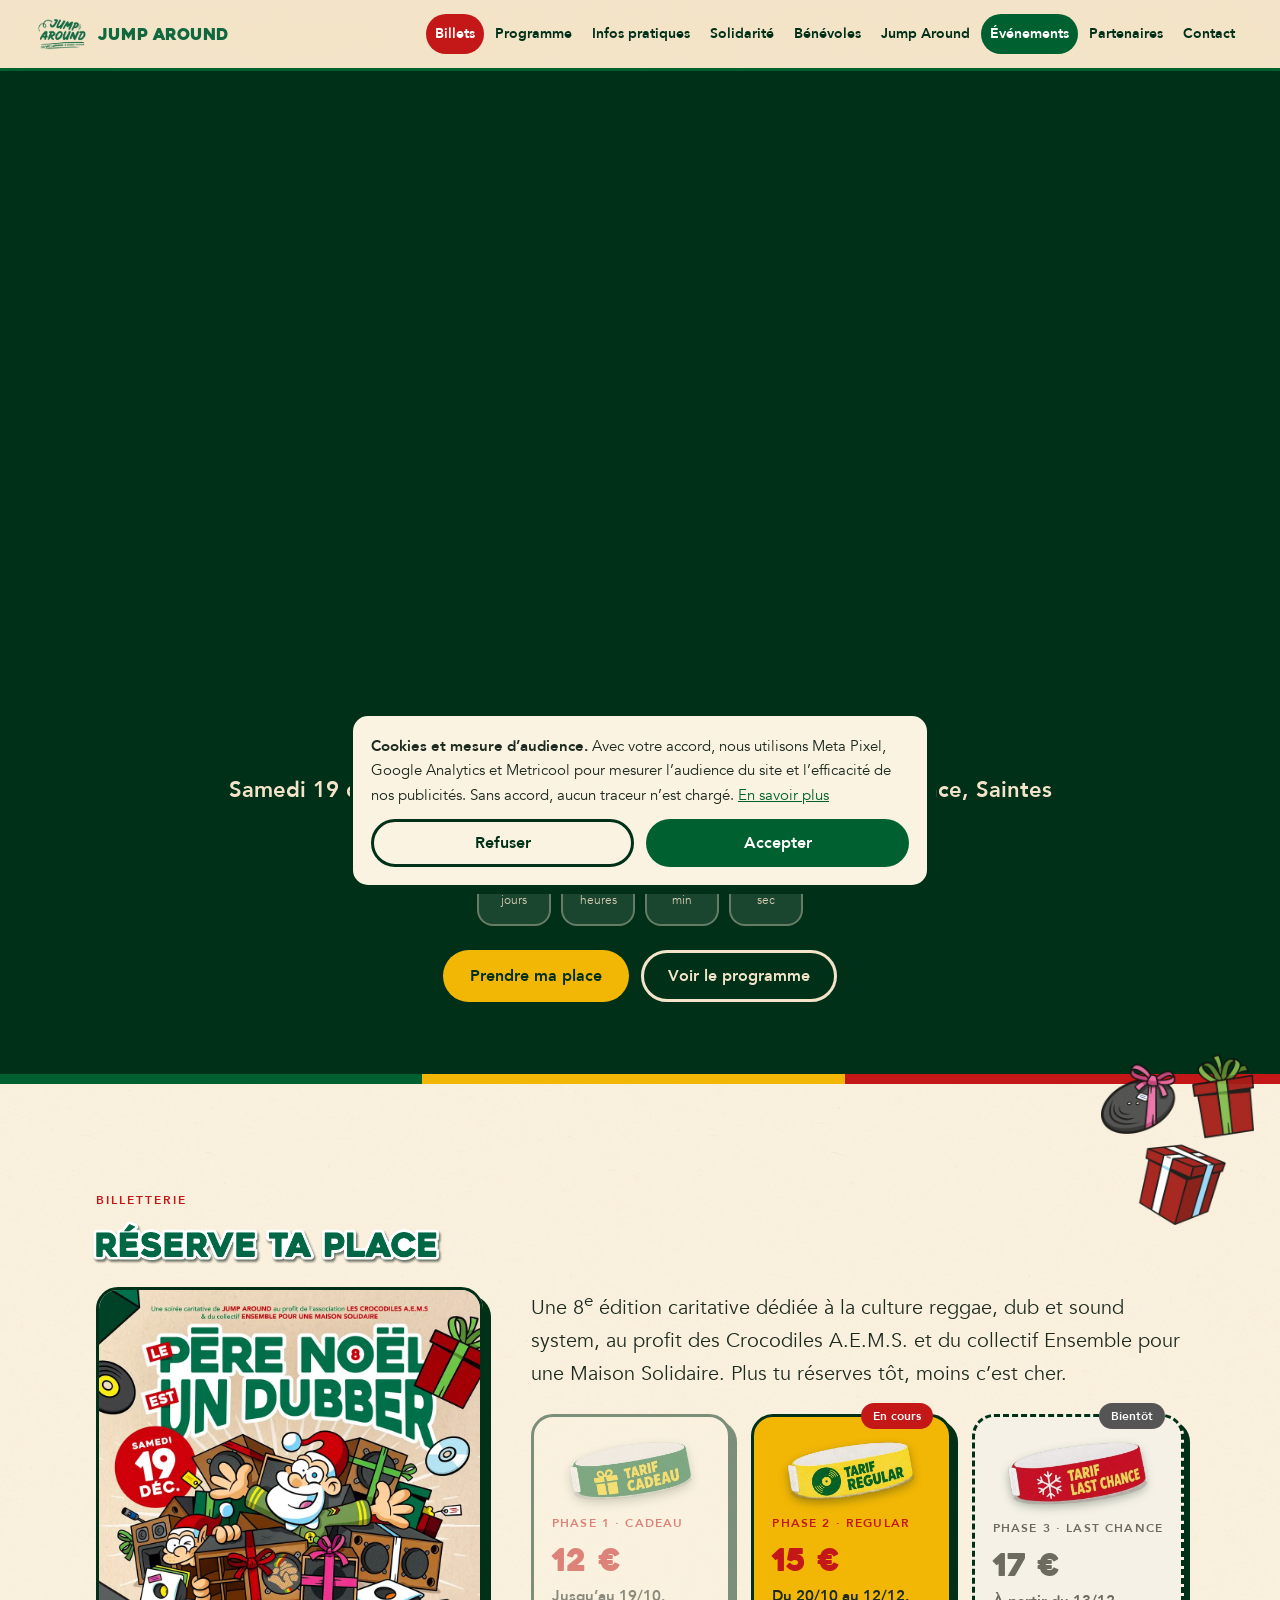
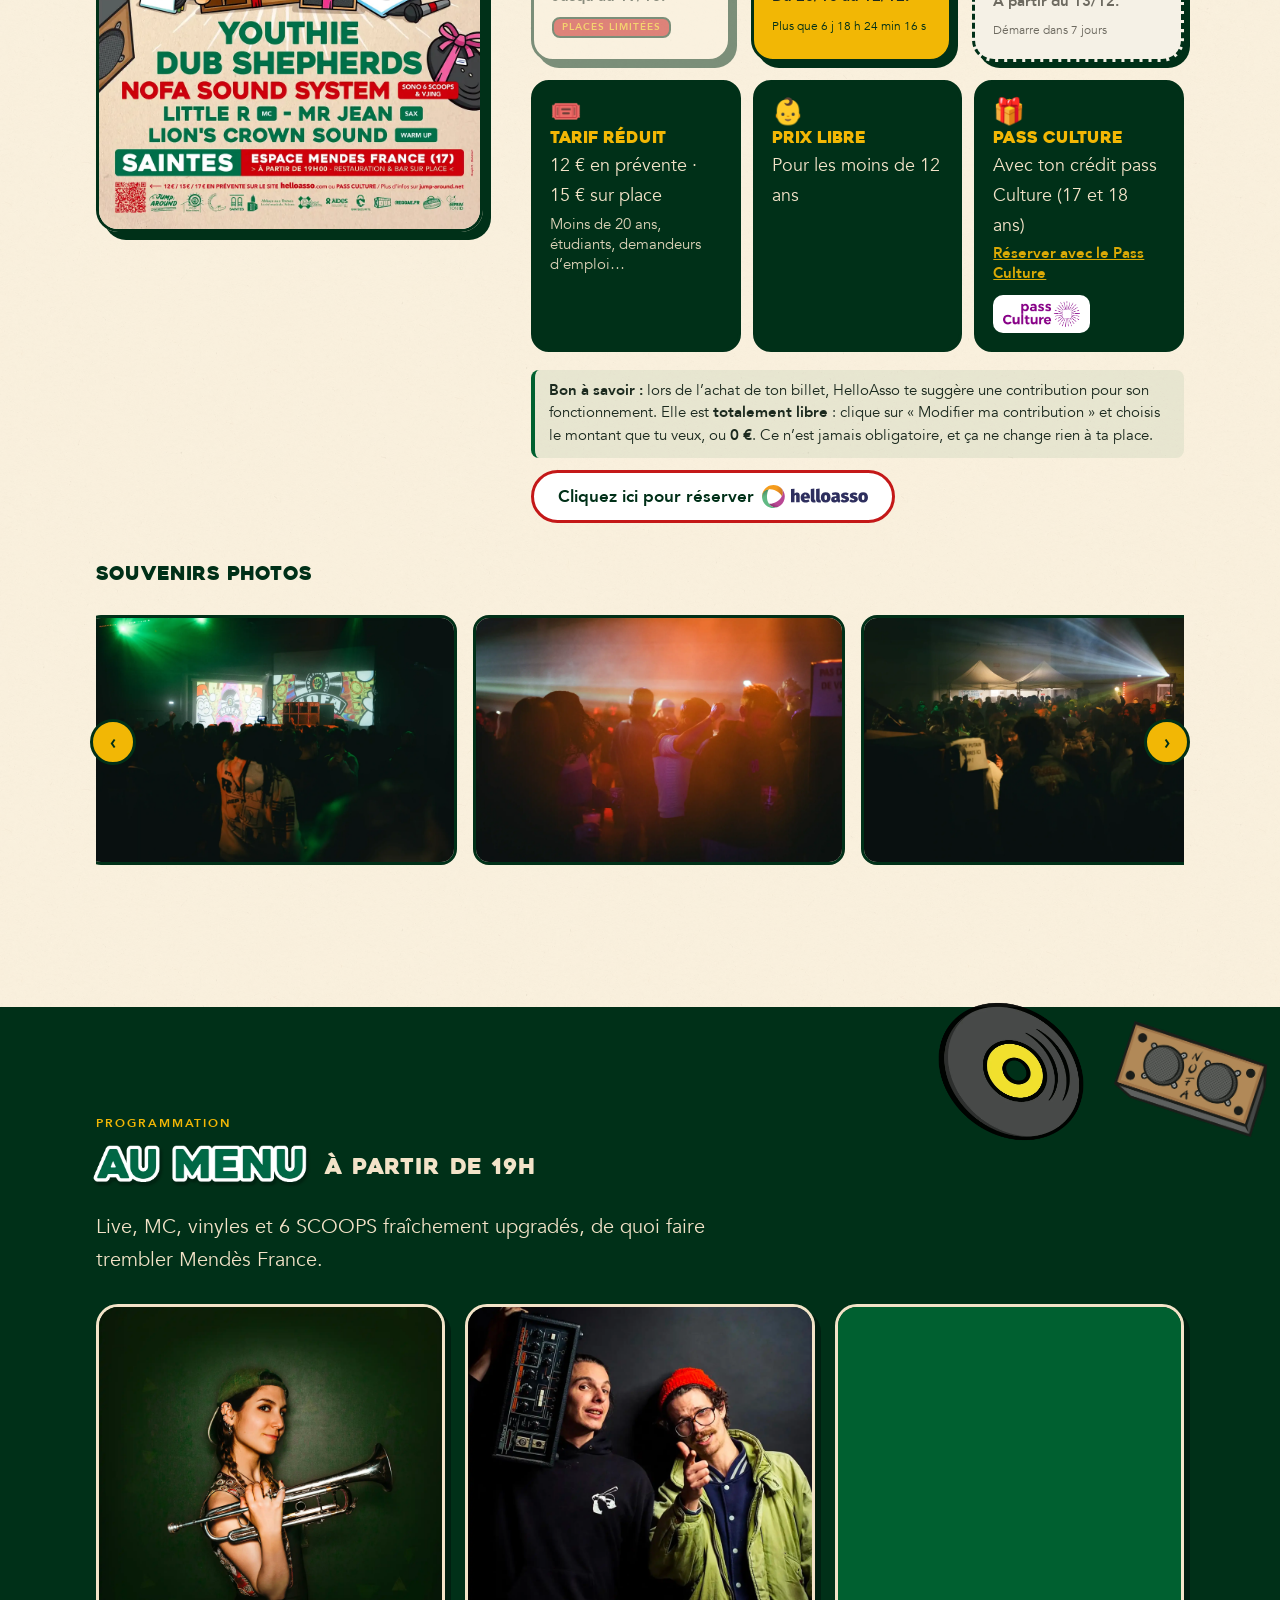
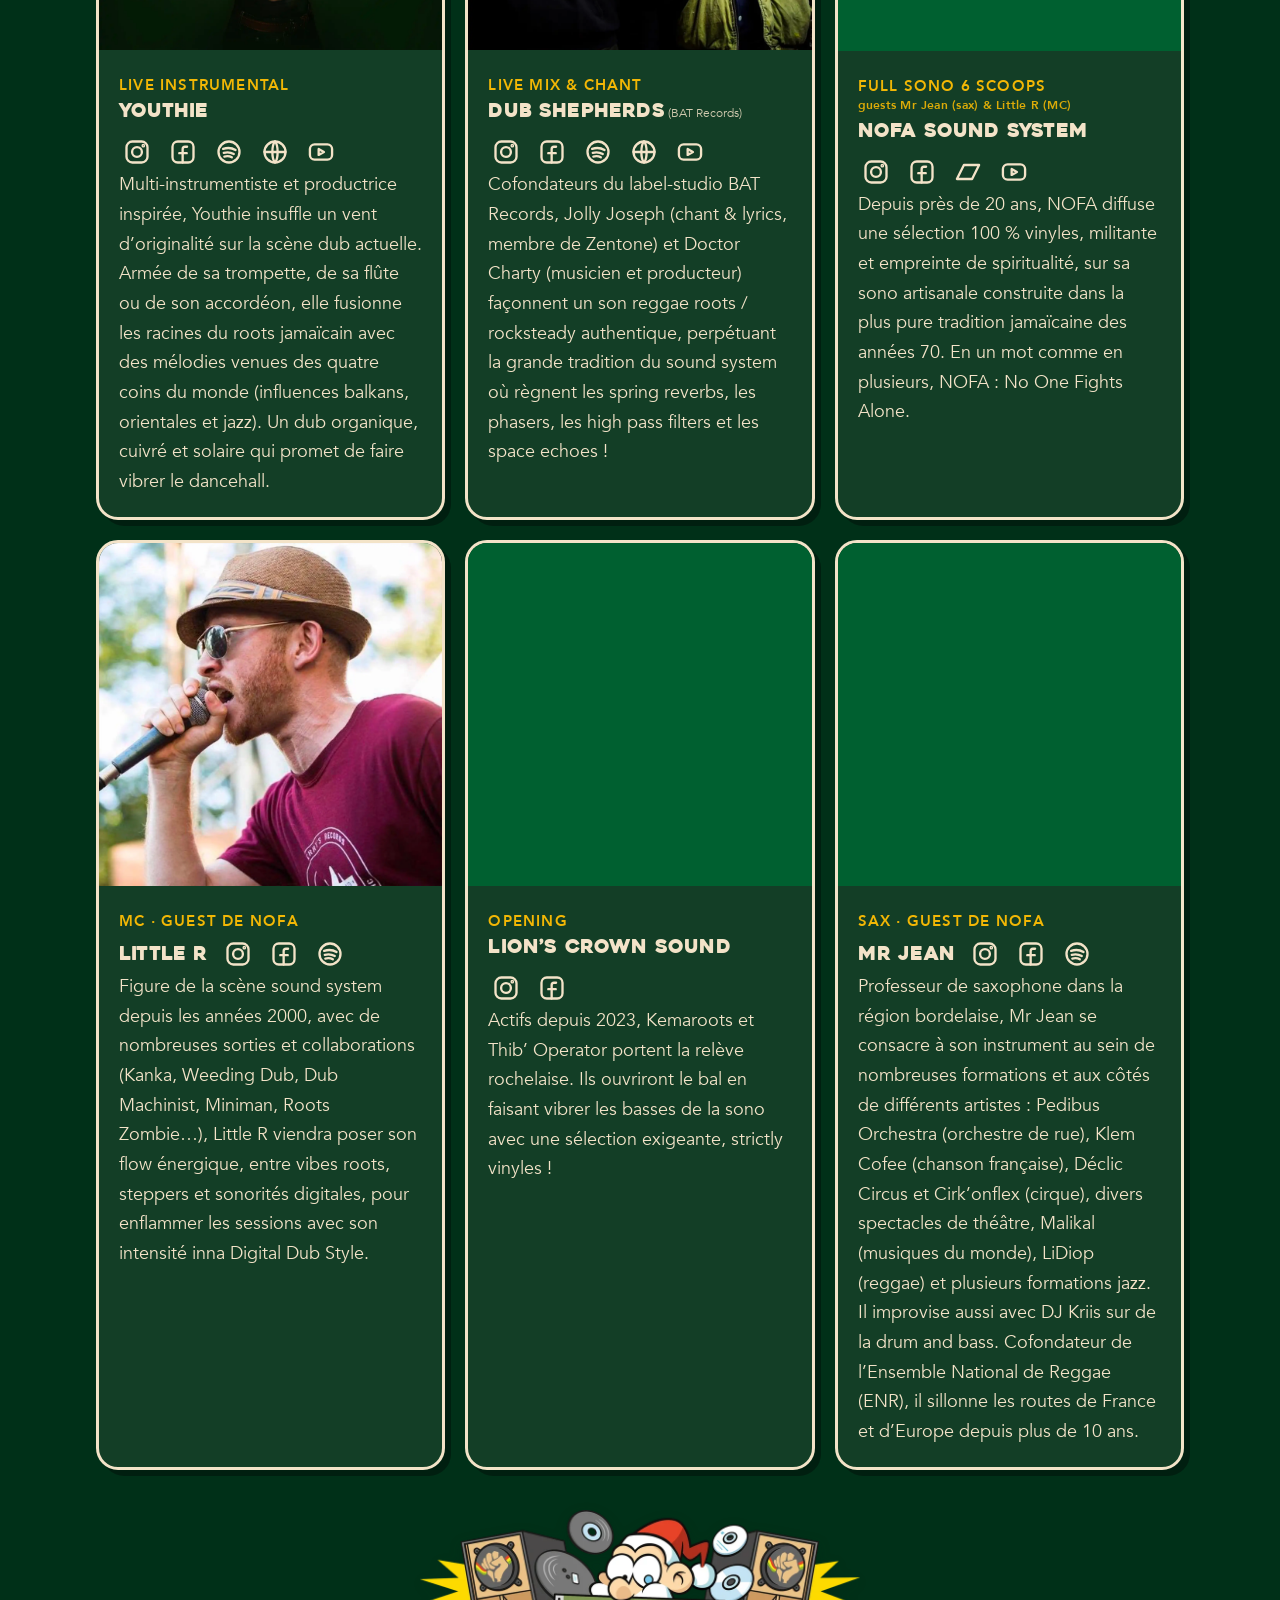
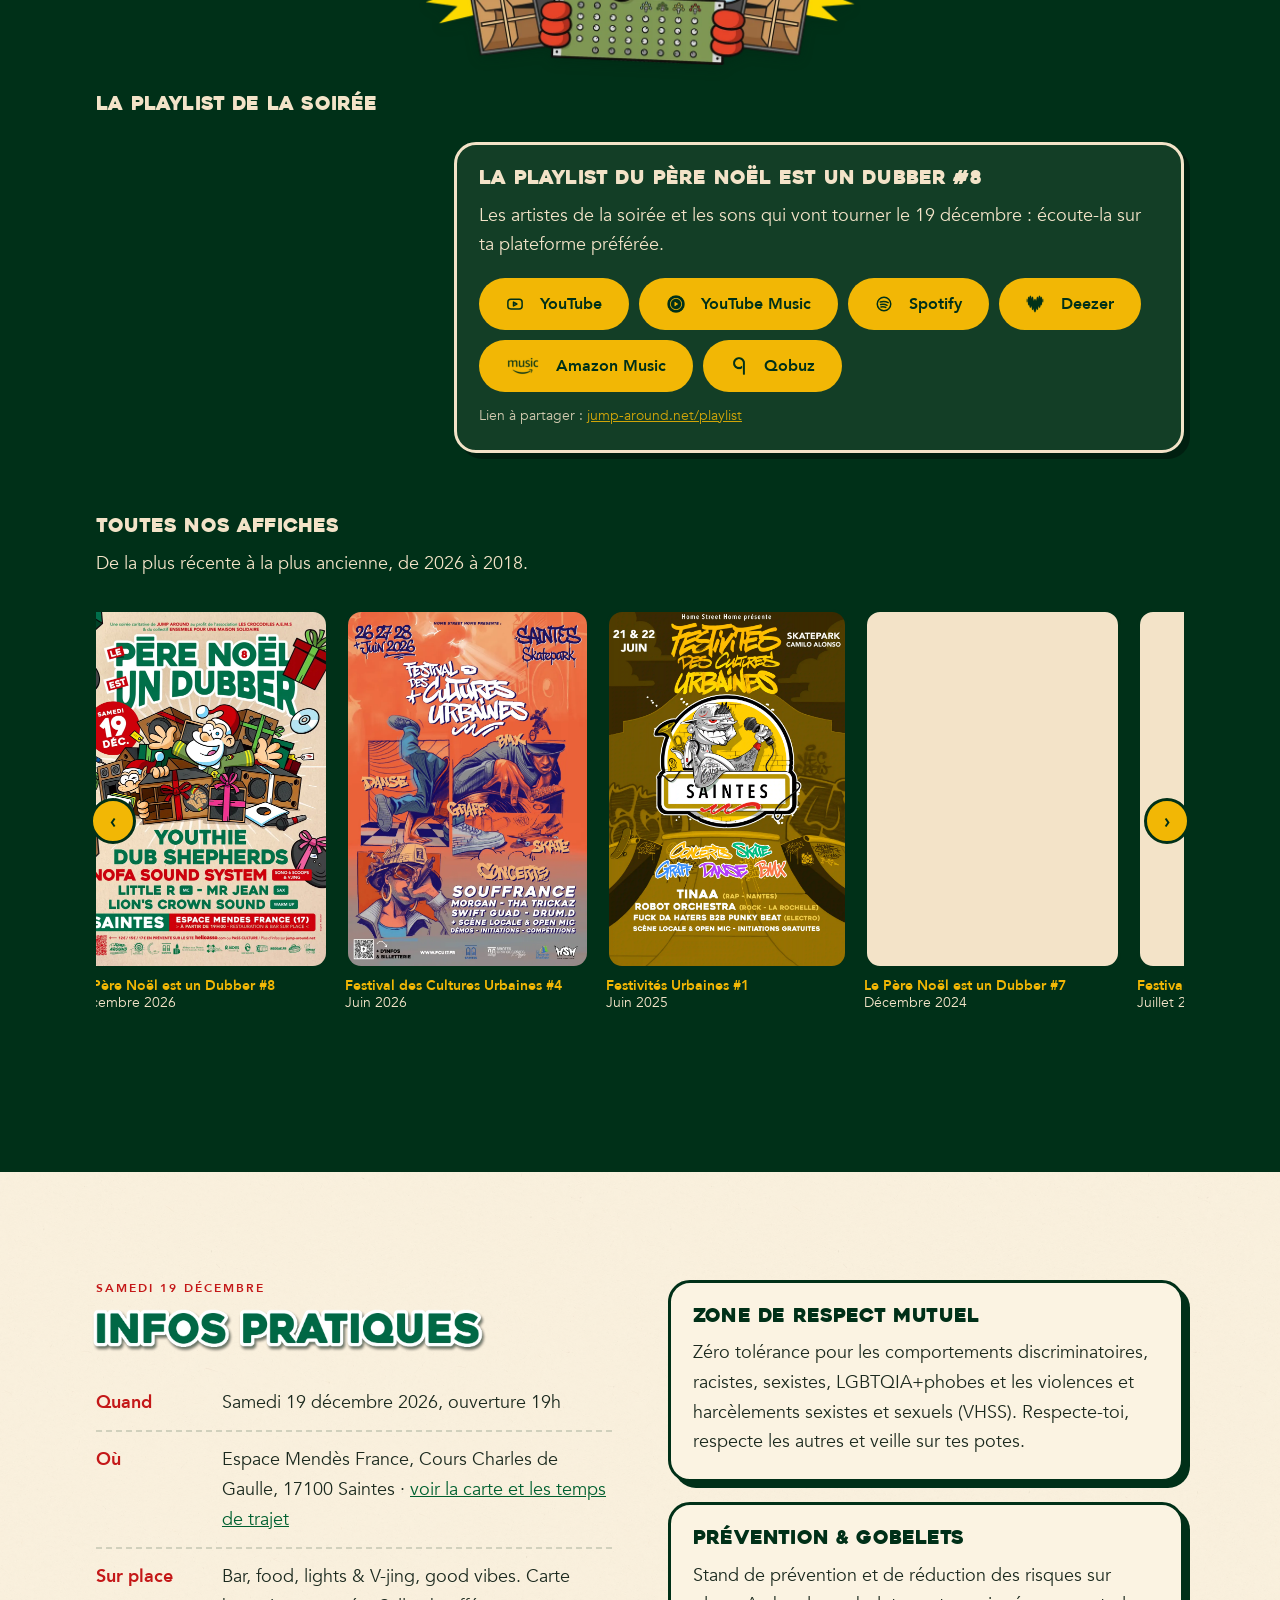
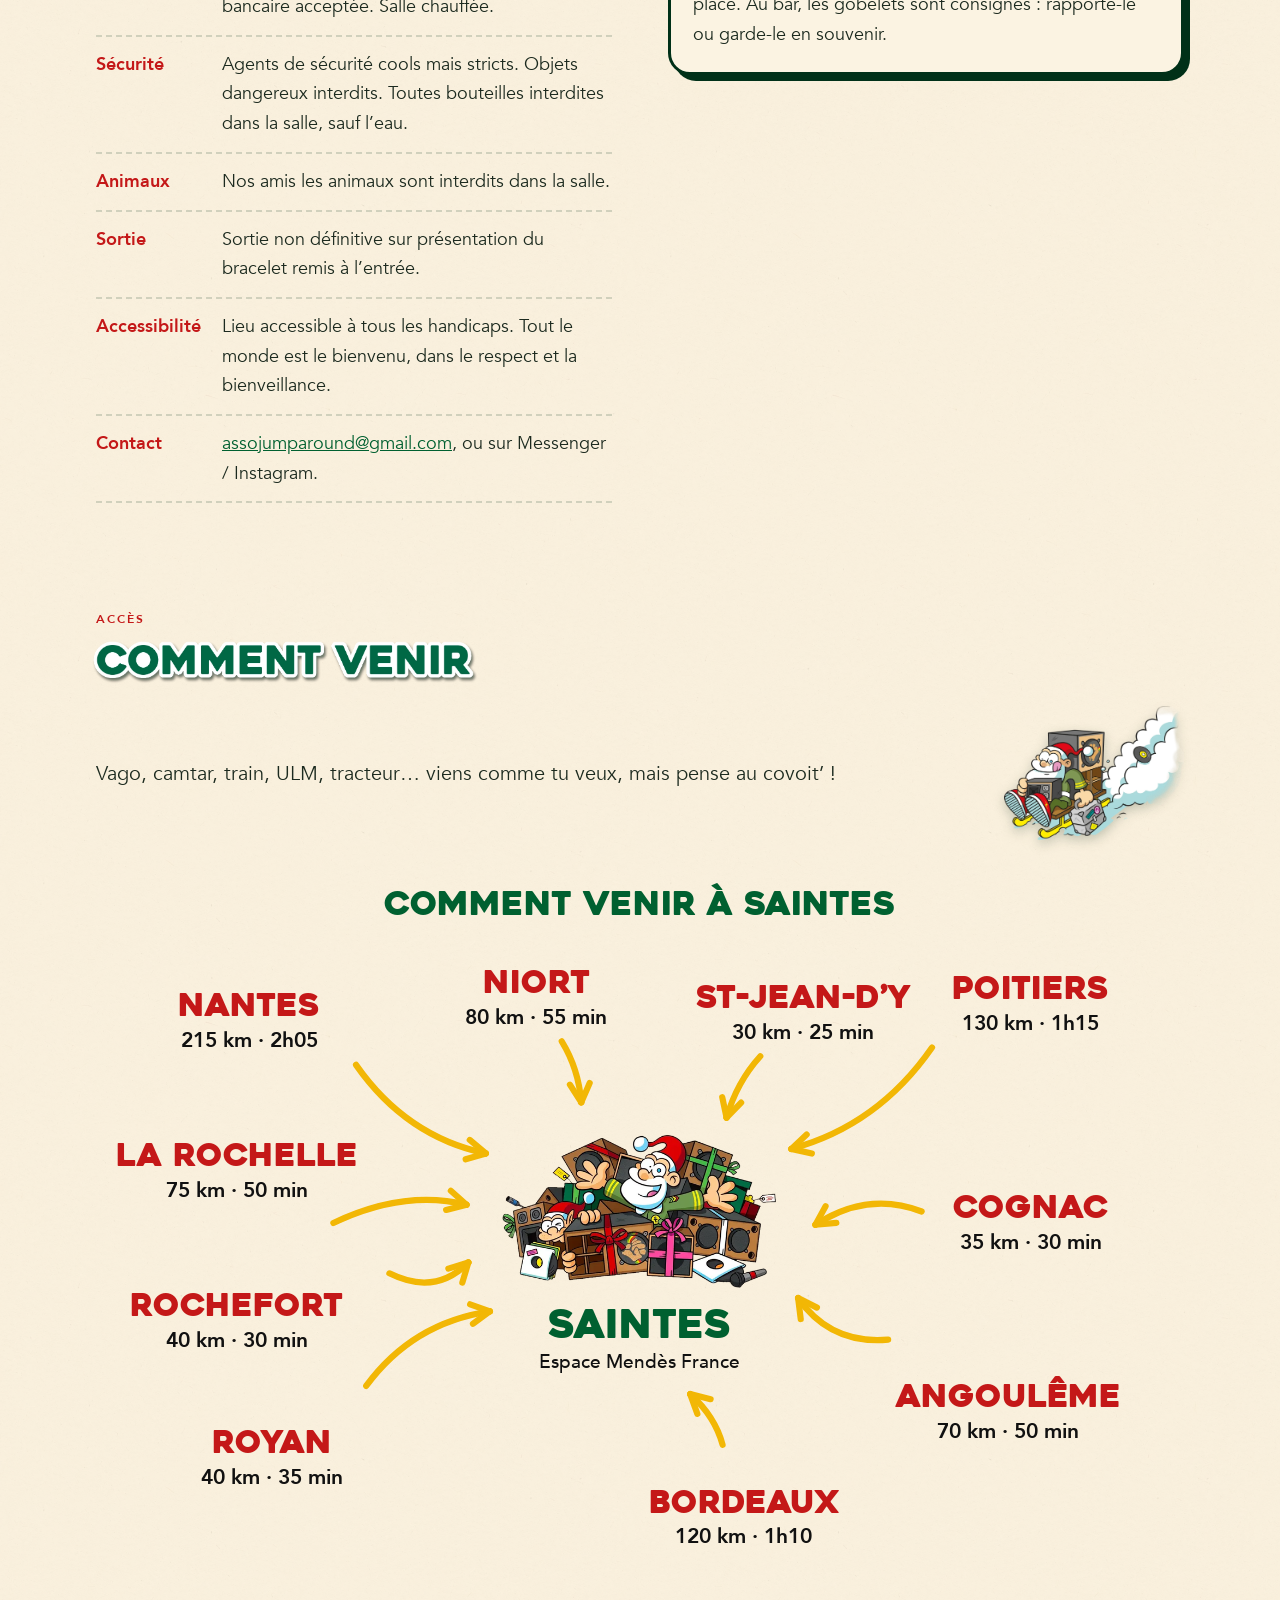
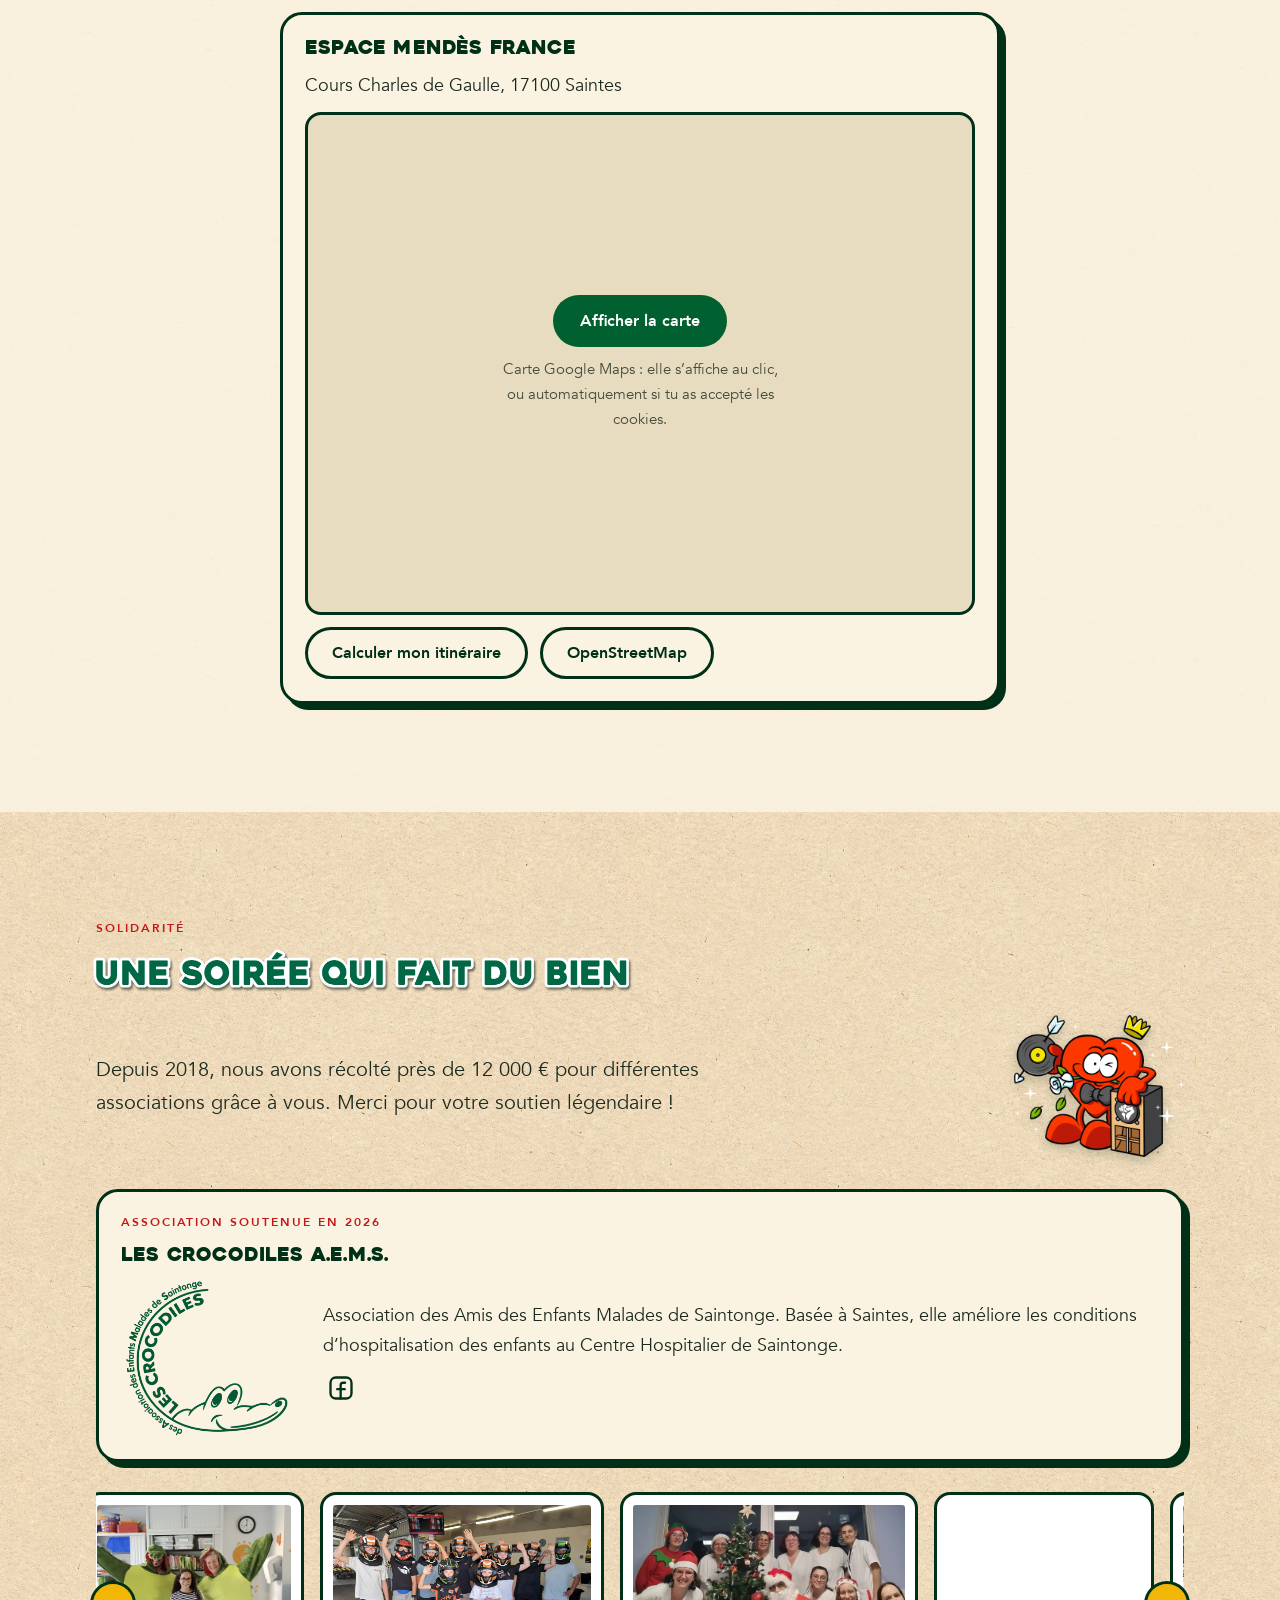
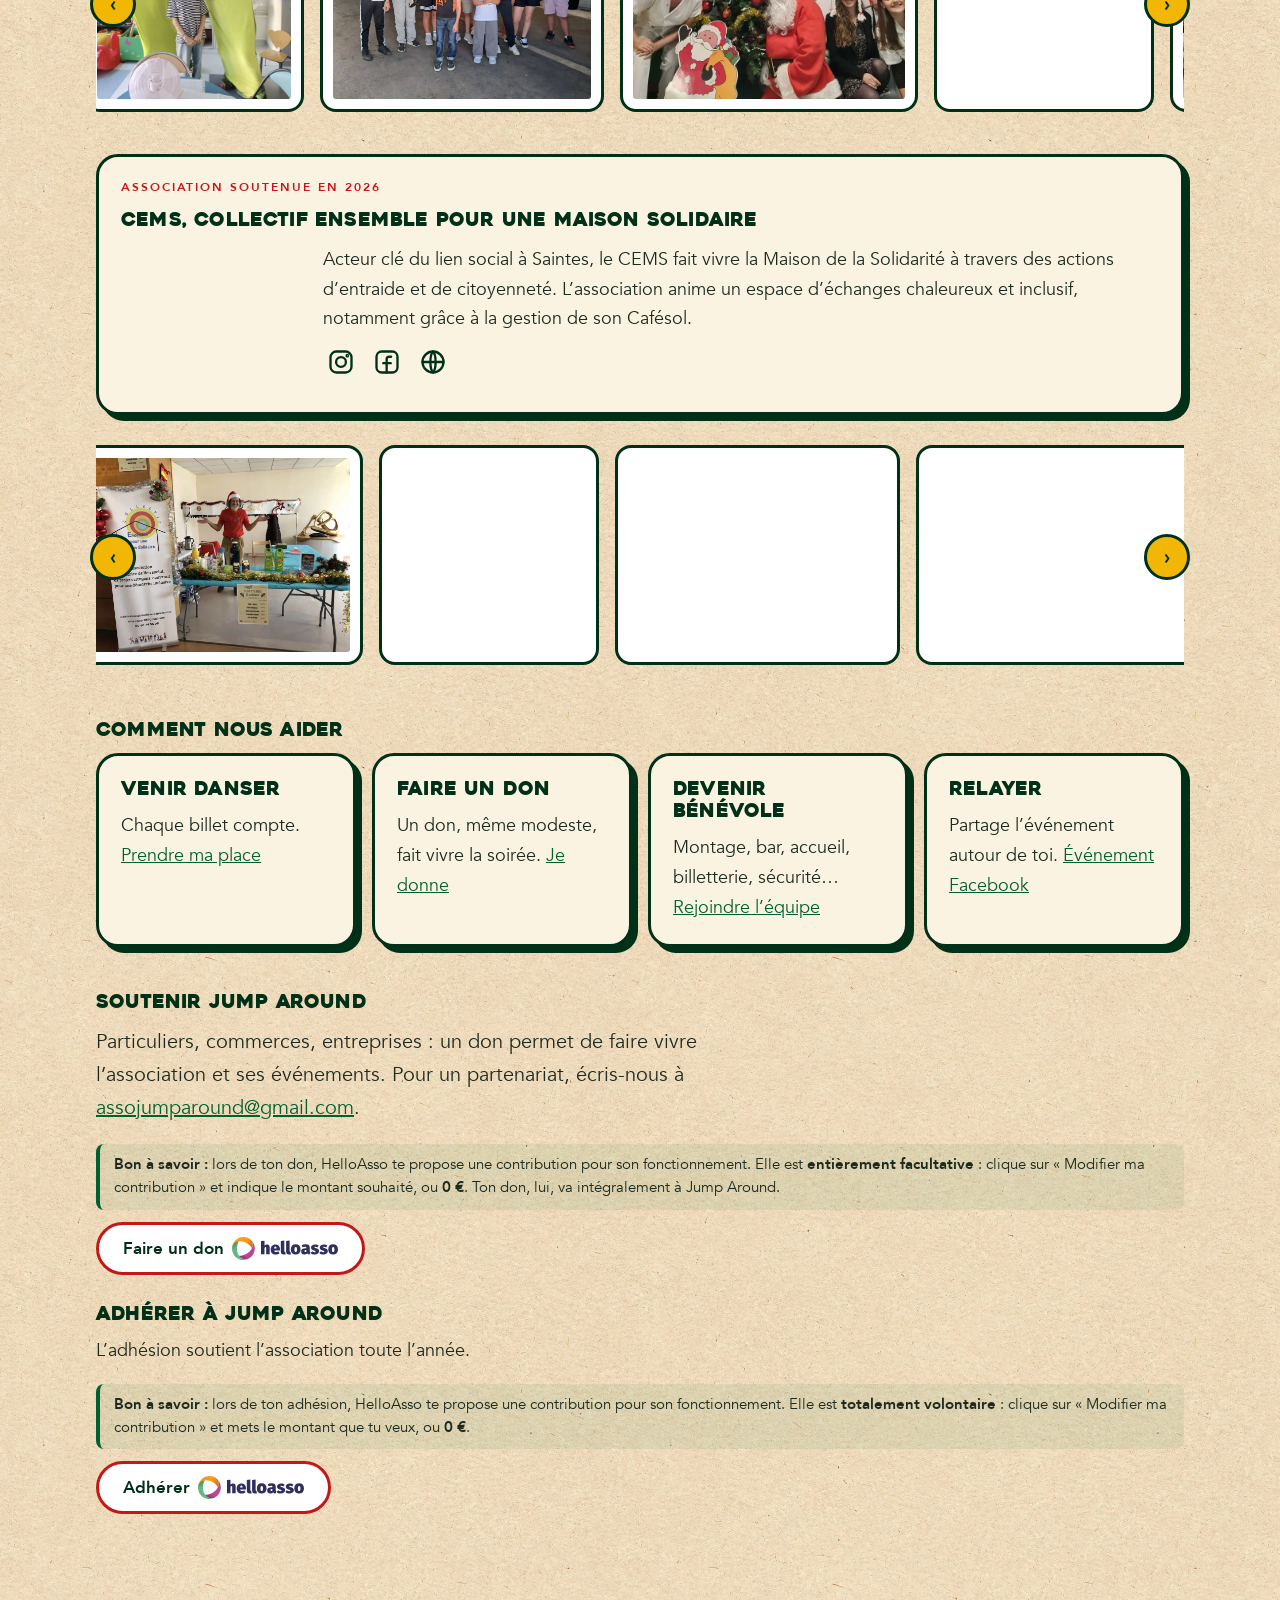
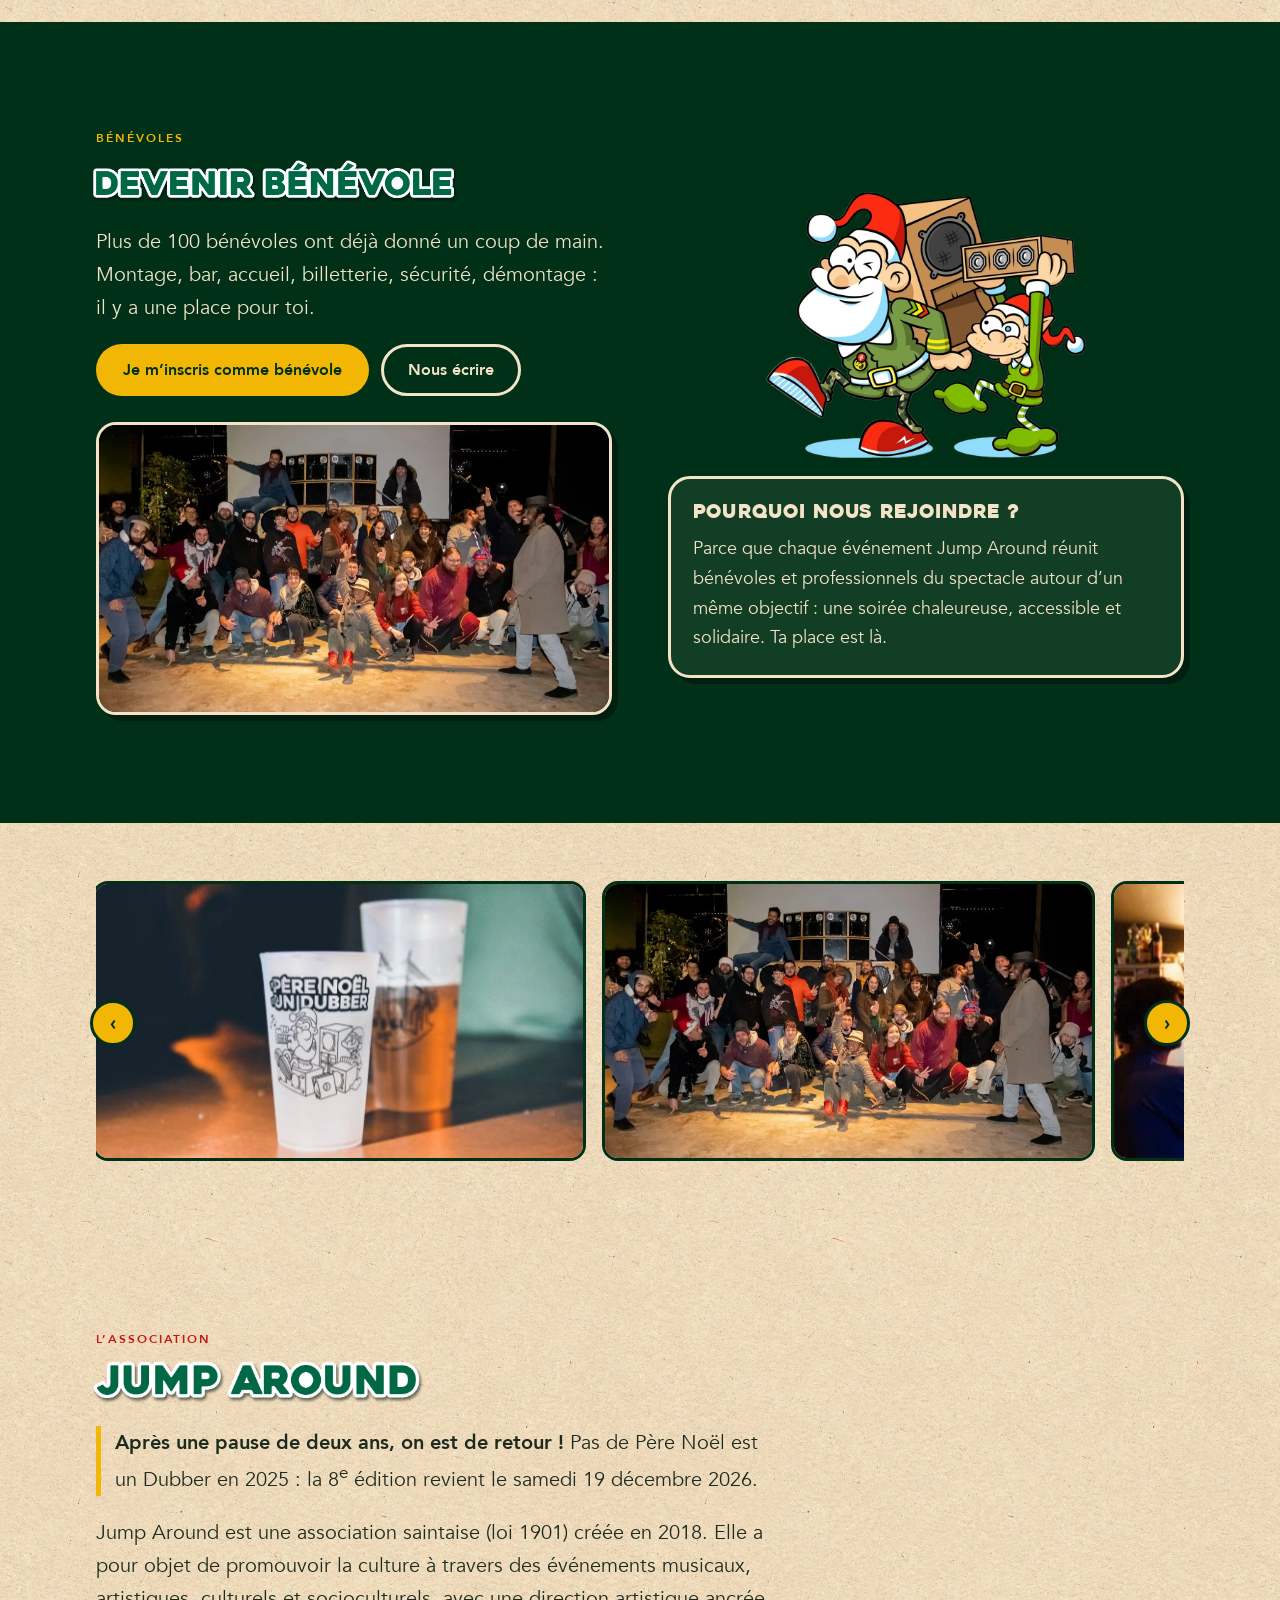
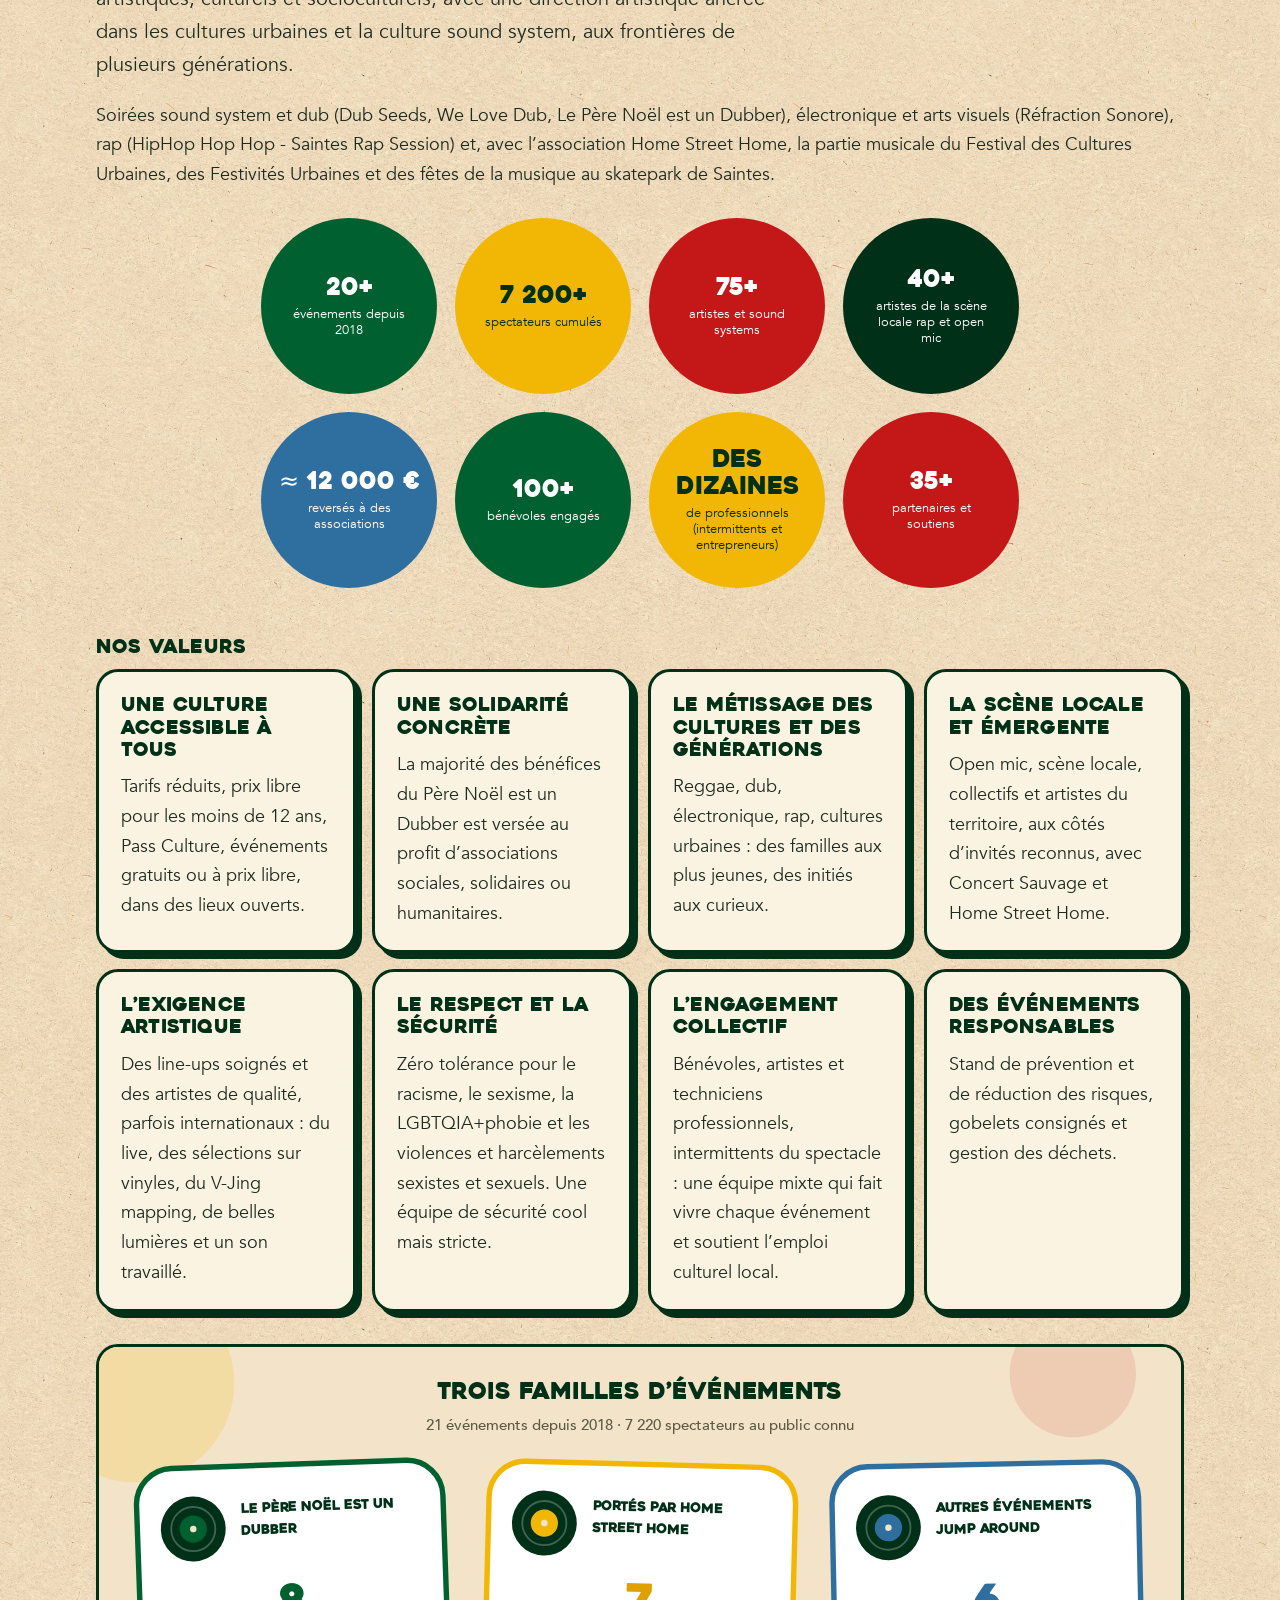
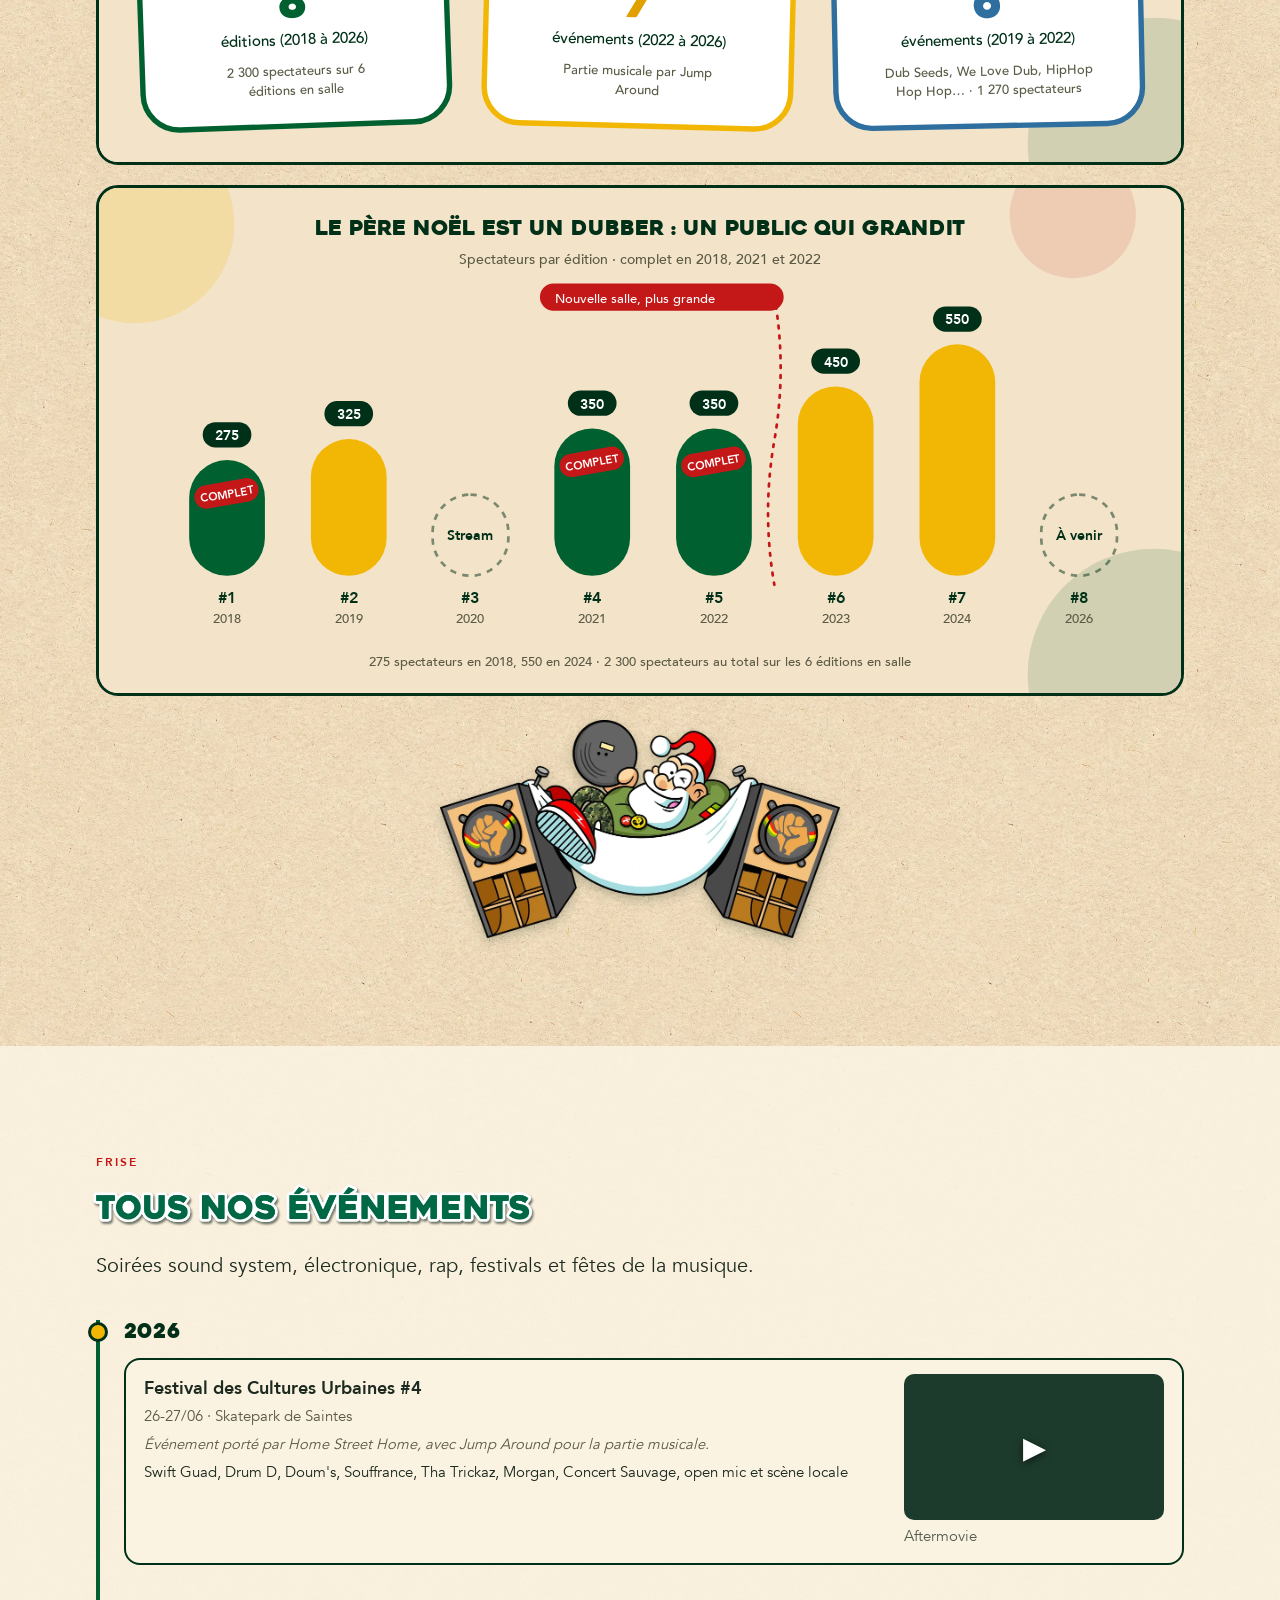
==== commit 76d42792: "Update index.html" ====
--- a/index.html
+++ b/index.html
@@ -3,7 +3,7 @@
 <head>
 <meta charset="utf-8">
 <meta name="viewport" content="width=device-width,initial-scale=1,viewport-fit=cover">
-<title>Père Noël est un Dubber #8 · 19 décembre 2026 · Saintes</title>
+<title>Le Père Noël est un Dubber #8 à Saintes · 19 décembre 2026</title>
 <meta name="description" content="Soirée caritative reggae, dub et sound system le samedi 19 décembre 2026 à Saintes (Espace Mendès France), par Jump Around. Billetterie dès 12 €.">
 <meta name="author" content="Jump Around">
 <link rel="canonical" href="https://jump-around.net/">
@@ -15,12 +15,12 @@
 <link rel="manifest" href="site.webmanifest">
 <meta property="og:type" content="website"><meta property="og:locale" content="fr_FR">
 <meta property="og:site_name" content="Jump Around">
-<meta property="og:title" content="Père Noël est un Dubber #8 · 19 décembre 2026 · Saintes"><meta property="og:description" content="Soirée caritative reggae, dub et sound system le samedi 19 décembre 2026 à Saintes (Espace Mendès France), par Jump Around. Billetterie dès 12 €.">
+<meta property="og:title" content="Le Père Noël est un Dubber #8 à Saintes · 19 décembre 2026"><meta property="og:description" content="Soirée caritative reggae, dub et sound system le samedi 19 décembre 2026 à Saintes (Espace Mendès France), par Jump Around. Billetterie dès 12 €.">
 <meta property="og:url" content="https://jump-around.net/"><meta property="og:image" content="https://jump-around.net/assets/img/og-image.jpg?v=7">
 <meta property="og:image:width" content="1200"><meta property="og:image:height" content="630">
 <meta property="og:image:alt" content="Le Père Noël est un Dubber #8, samedi 19 décembre 2026 à Saintes">
 <meta name="twitter:card" content="summary_large_image">
-<meta name="twitter:title" content="Père Noël est un Dubber #8 · 19 décembre 2026 · Saintes"><meta name="twitter:description" content="Soirée caritative reggae, dub et sound system le samedi 19 décembre 2026 à Saintes (Espace Mendès France), par Jump Around. Billetterie dès 12 €.">
+<meta name="twitter:title" content="Le Père Noël est un Dubber #8 à Saintes · 19 décembre 2026"><meta name="twitter:description" content="Soirée caritative reggae, dub et sound system le samedi 19 décembre 2026 à Saintes (Espace Mendès France), par Jump Around. Billetterie dès 12 €.">
 <meta name="twitter:image" content="https://jump-around.net/assets/img/og-image.jpg?v=7">
 <link rel="preload" href="assets/fonts/heavitas.woff" as="font" type="font/woff" crossorigin>
 <link rel="stylesheet" href="assets/css/style.css?v=20261011b">
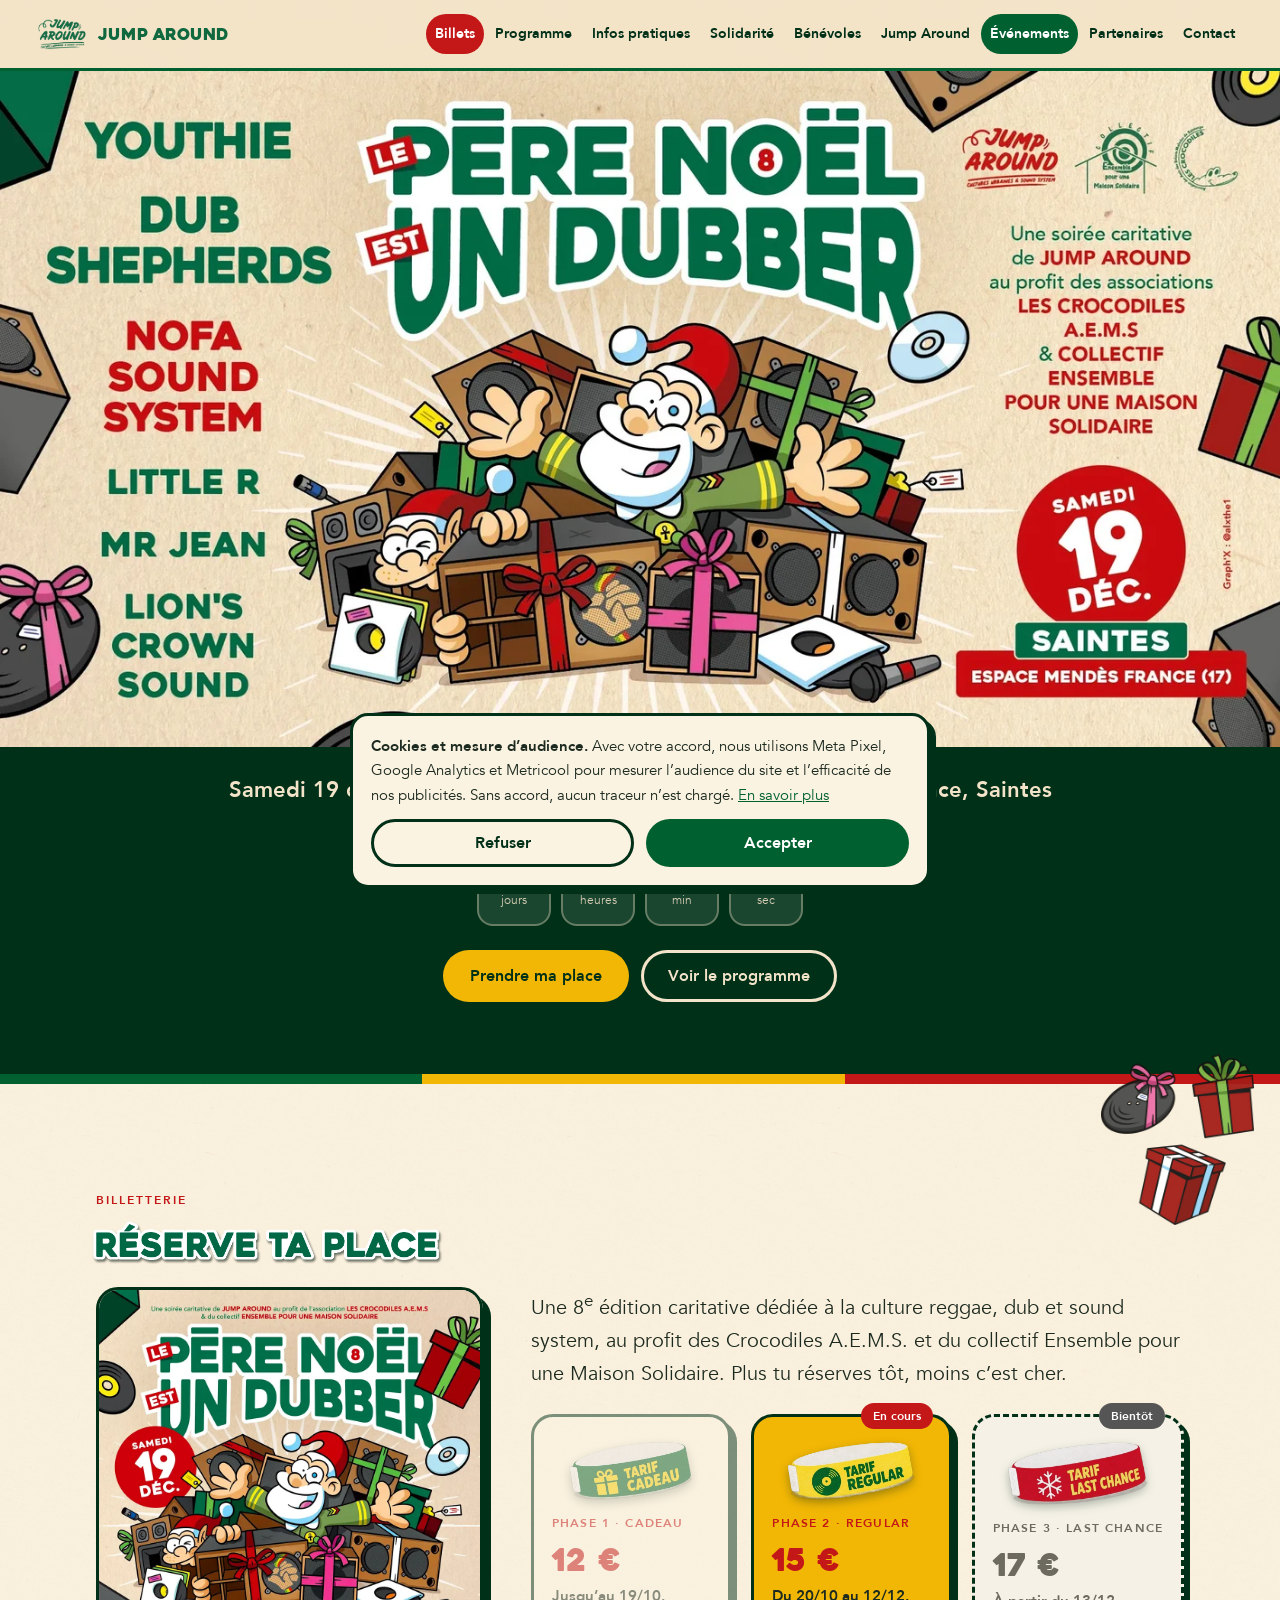
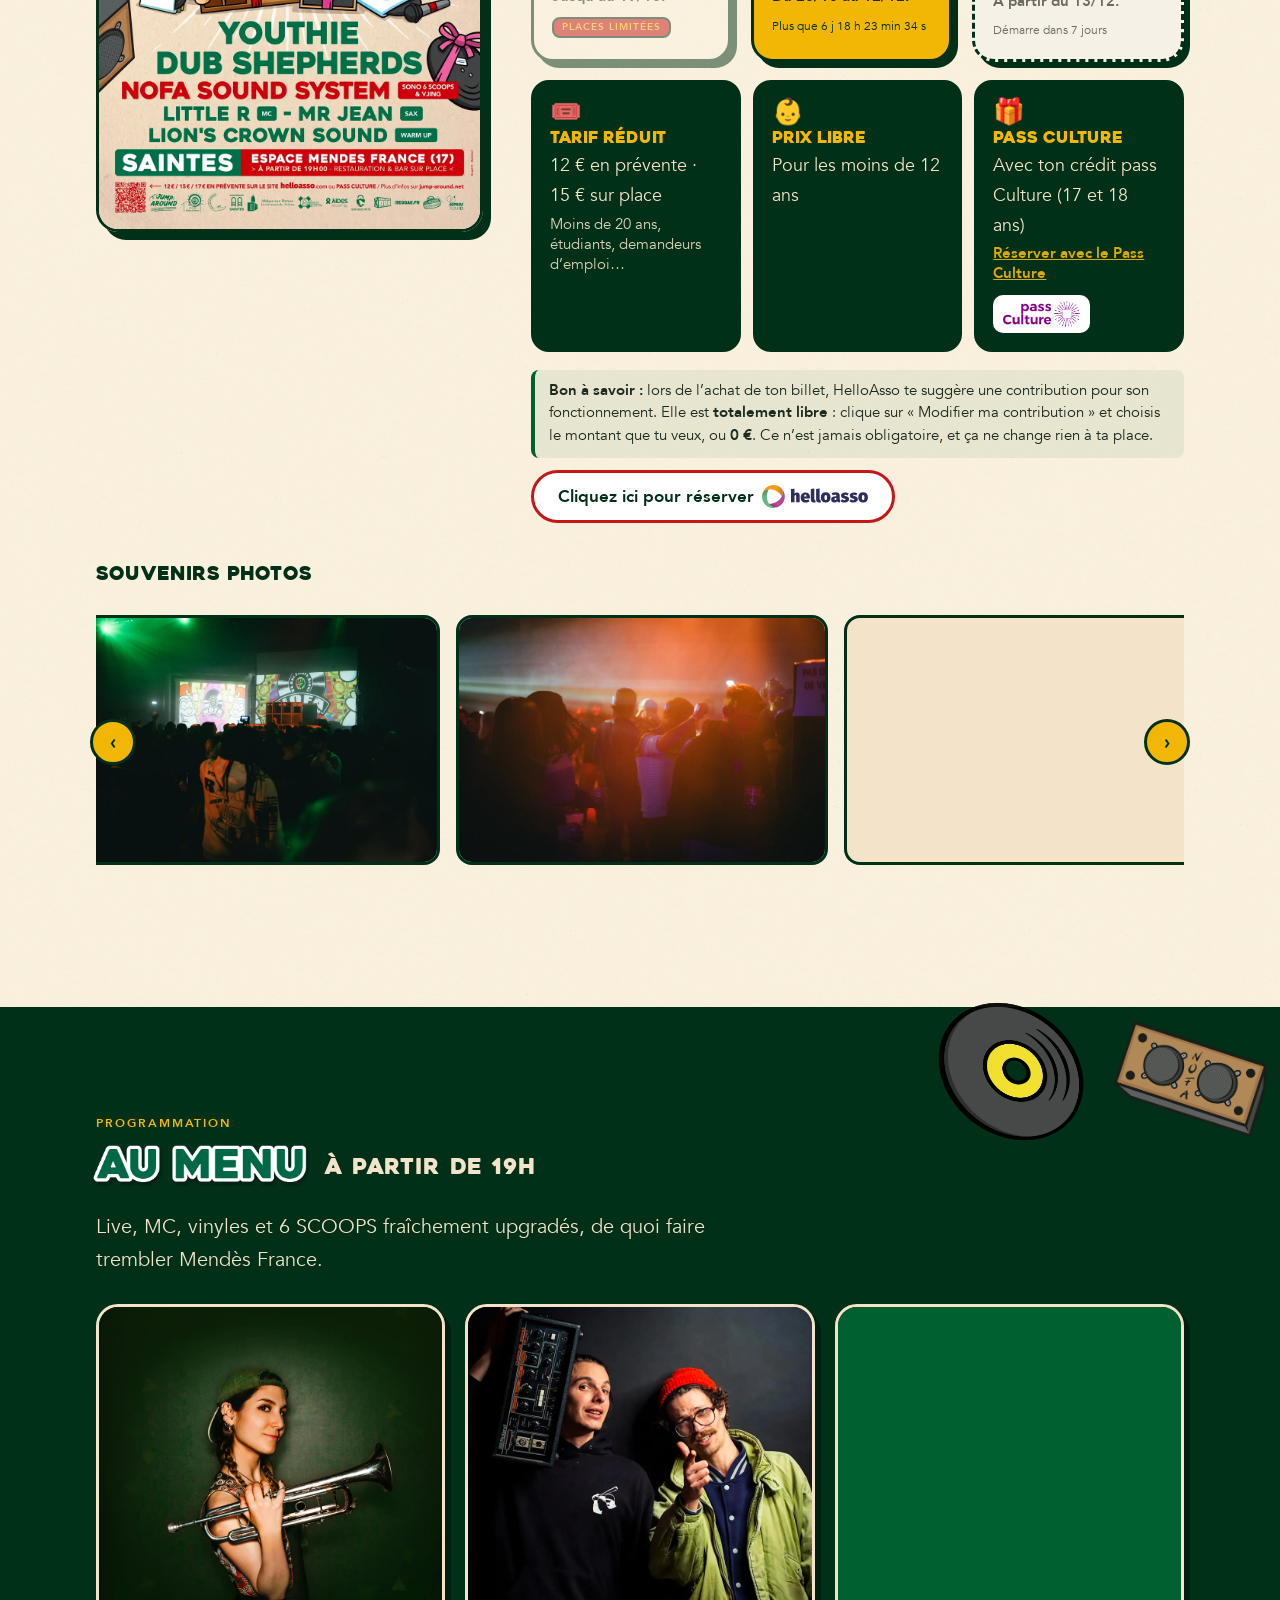
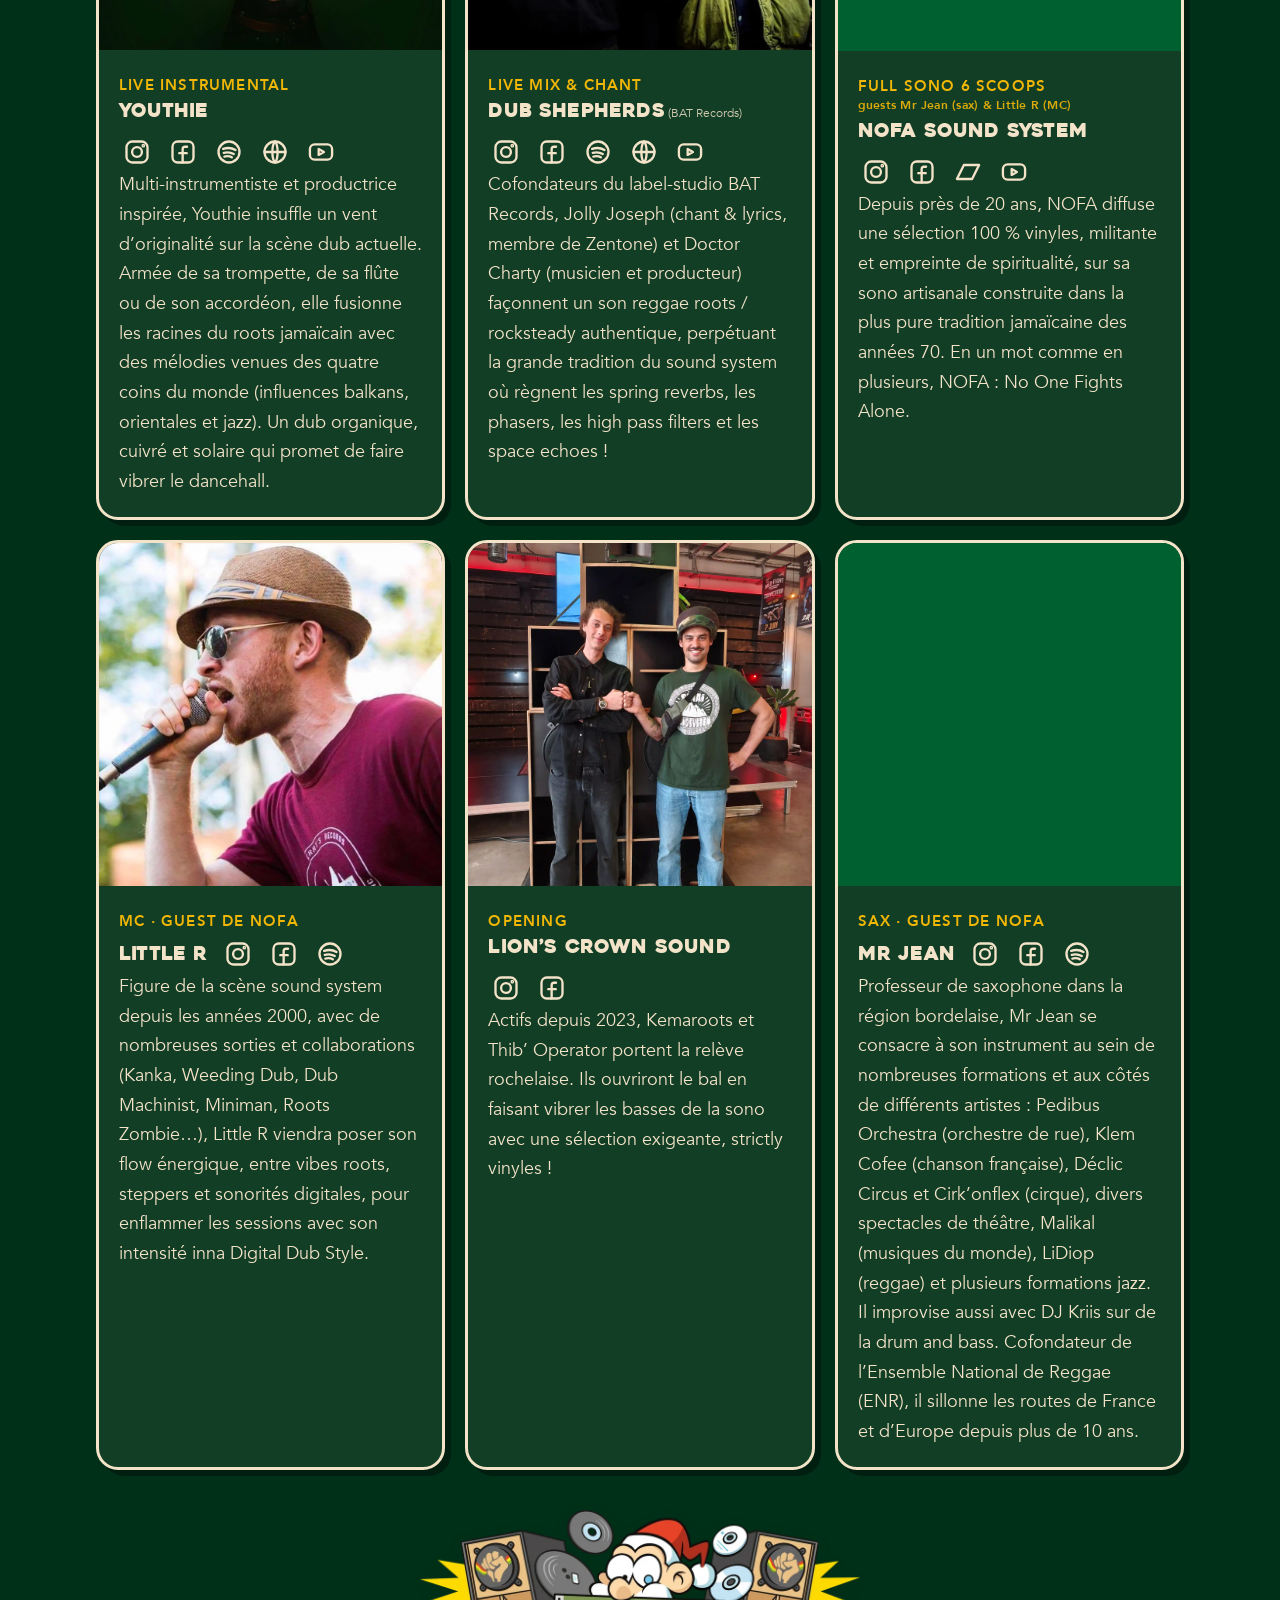
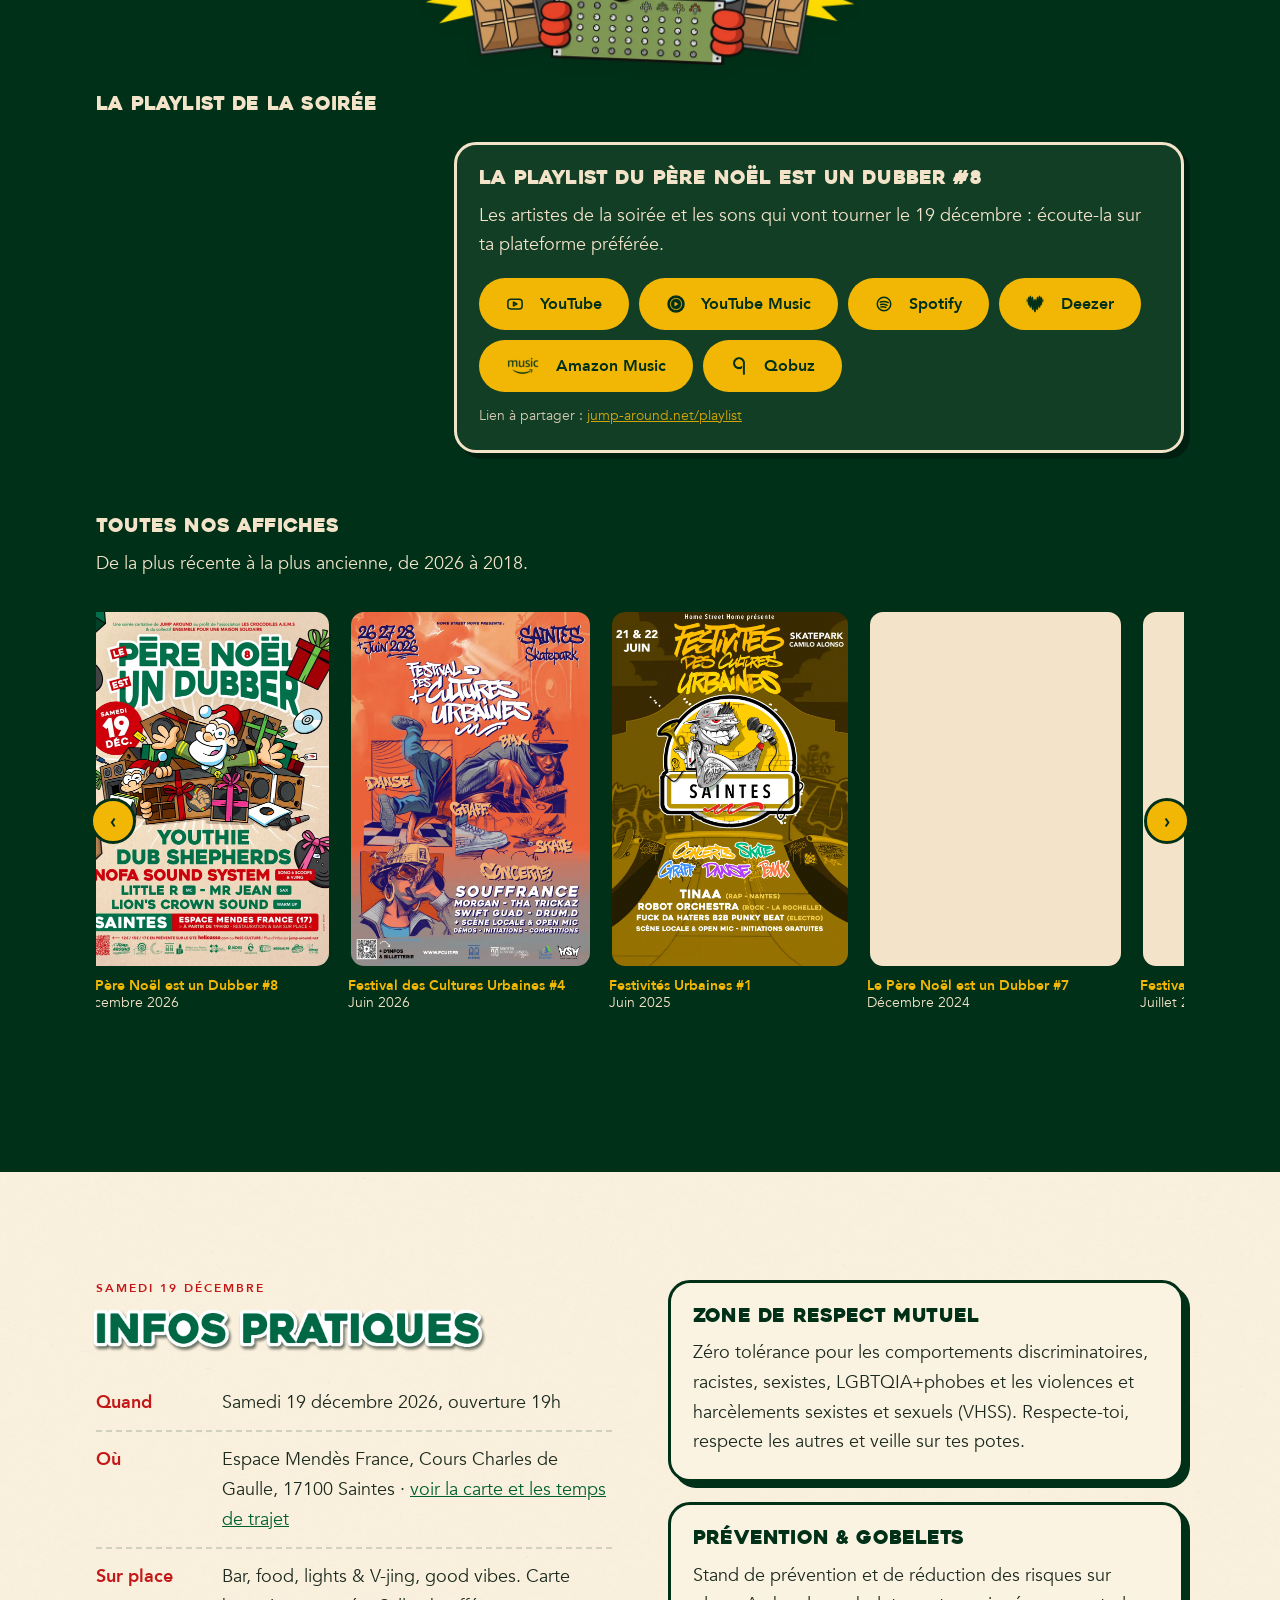
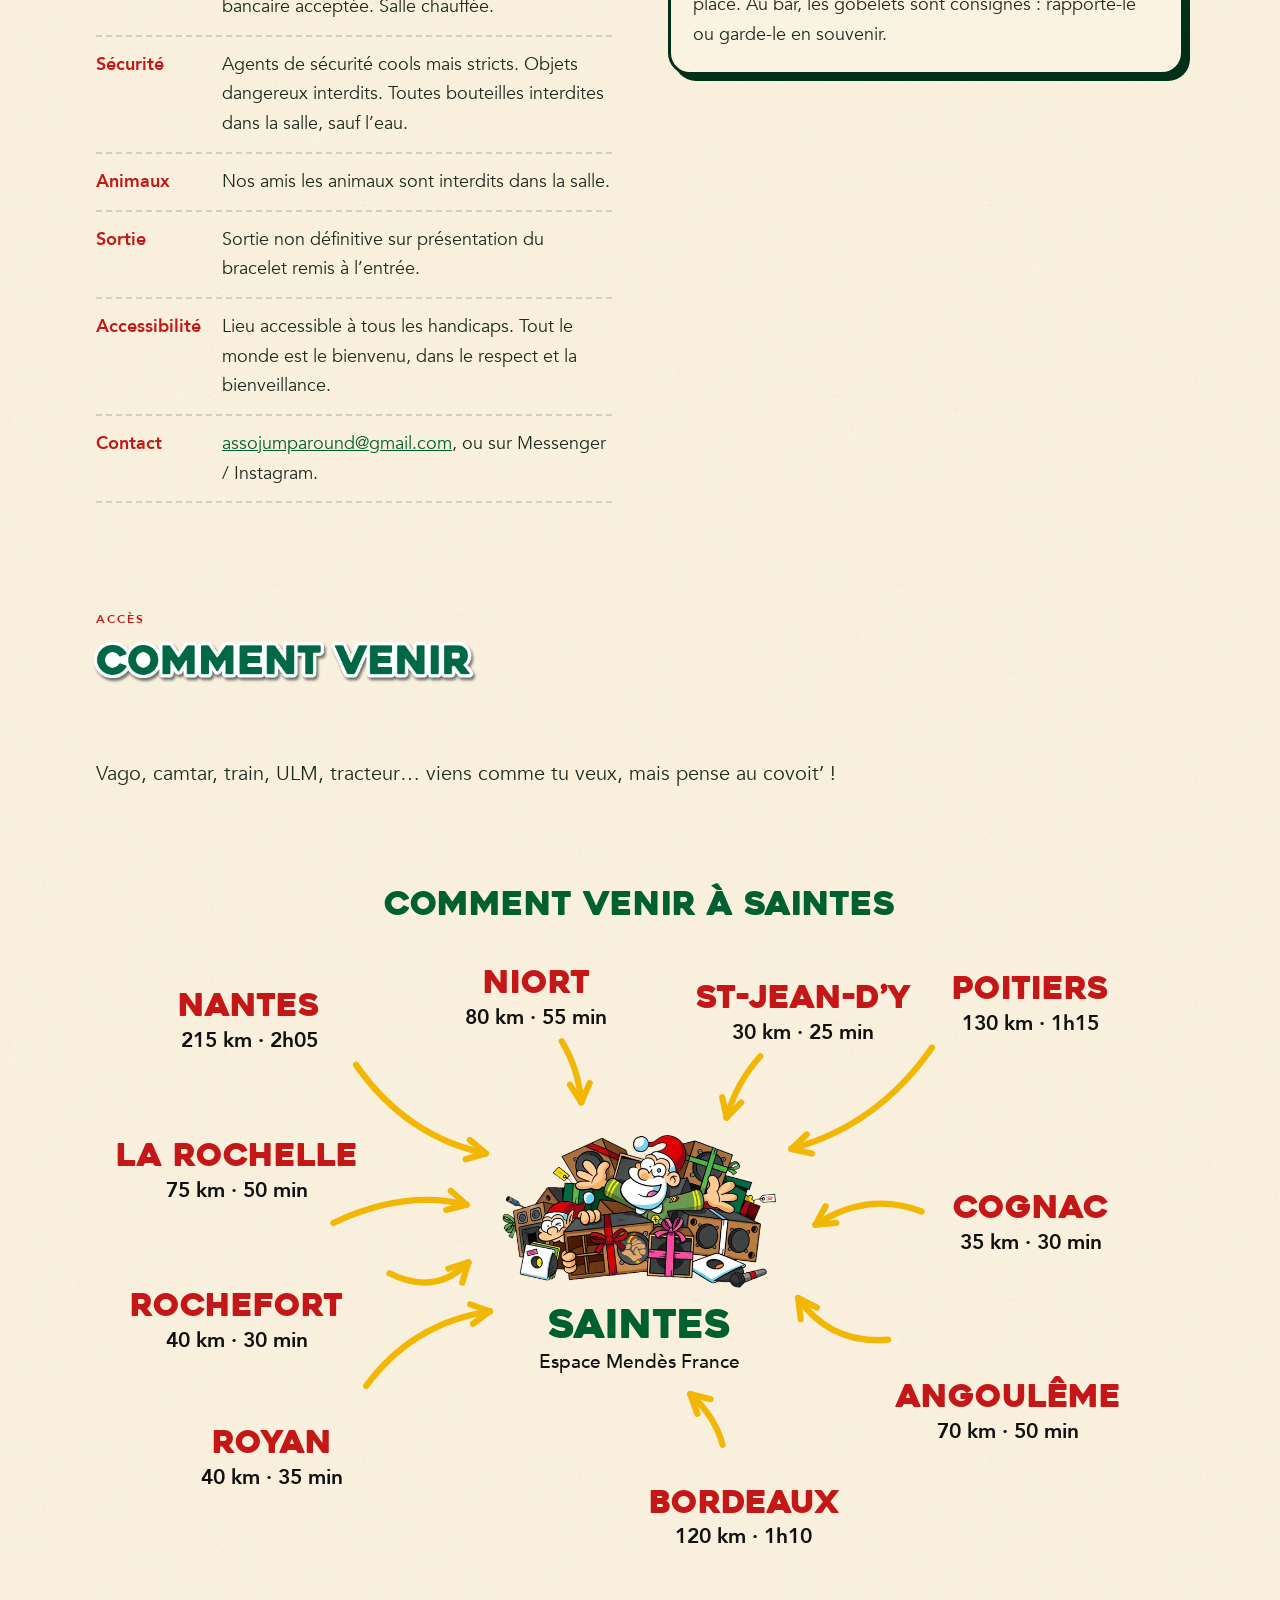
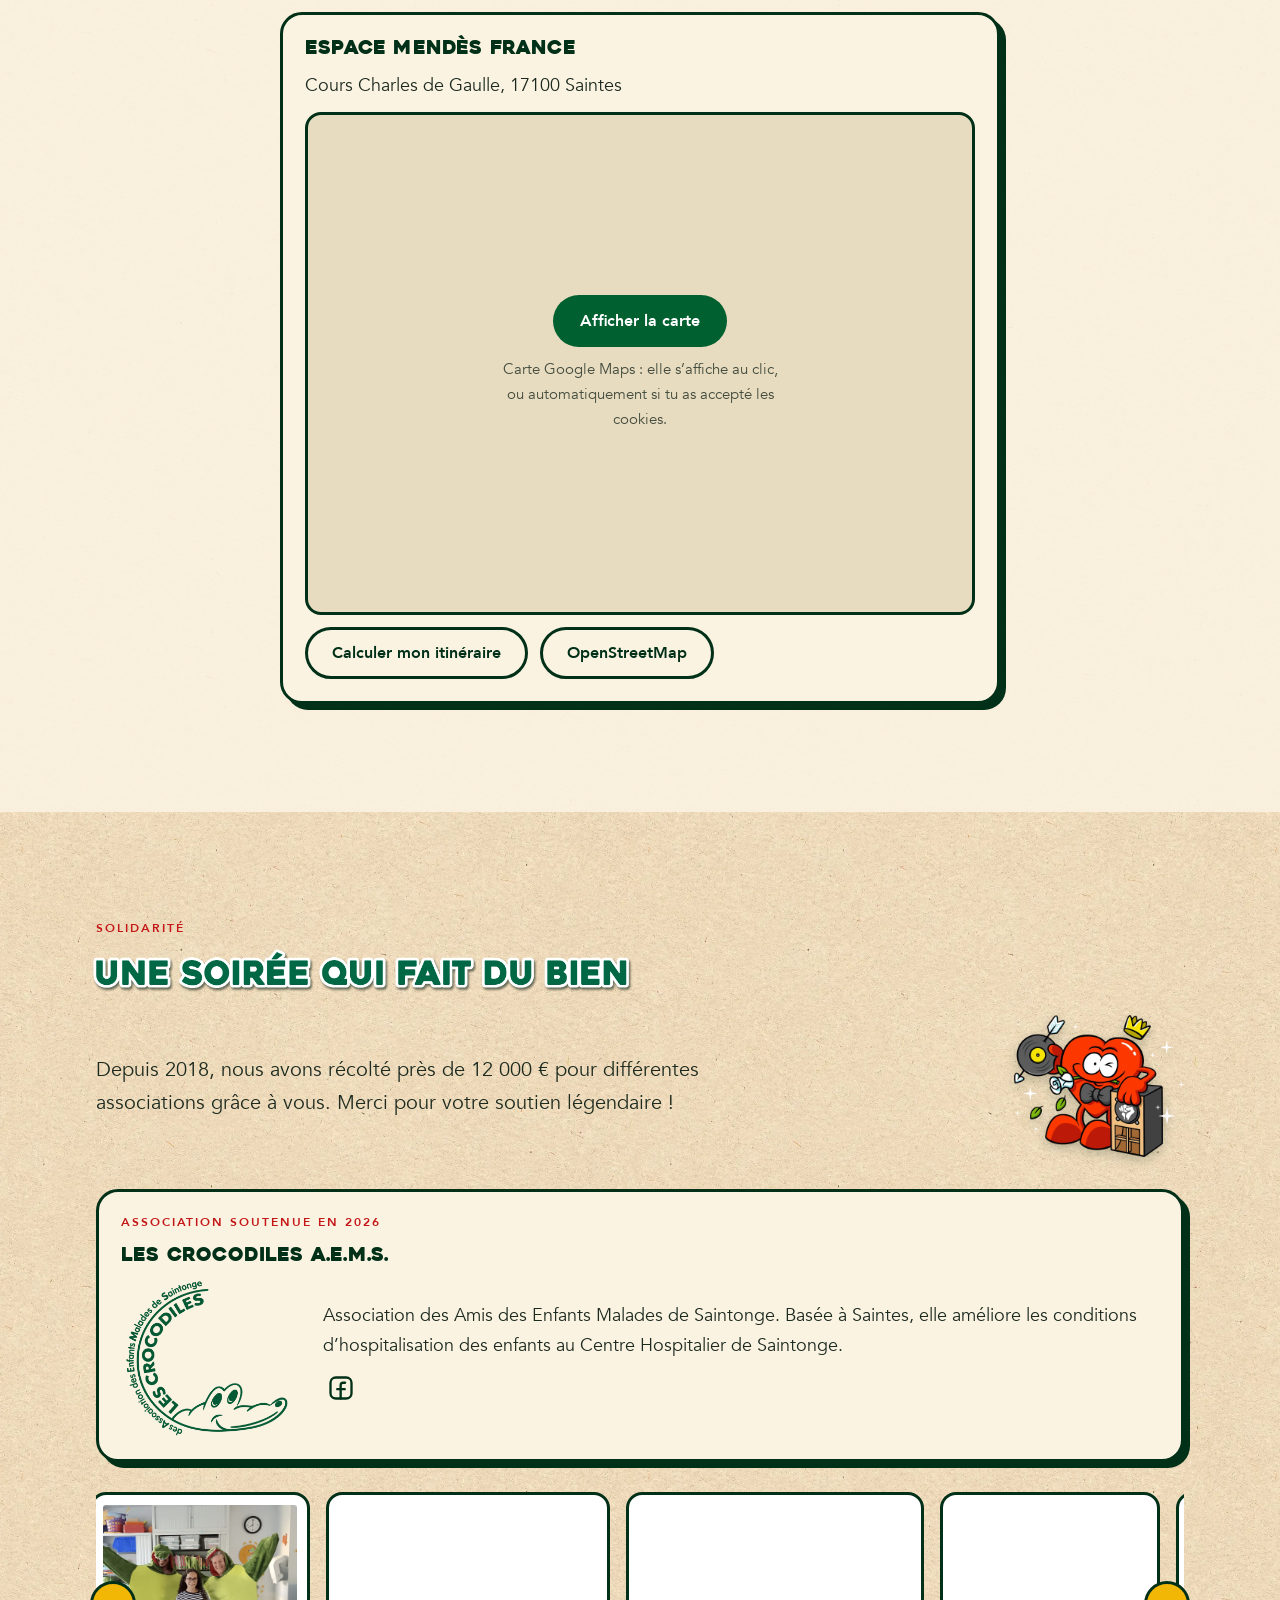
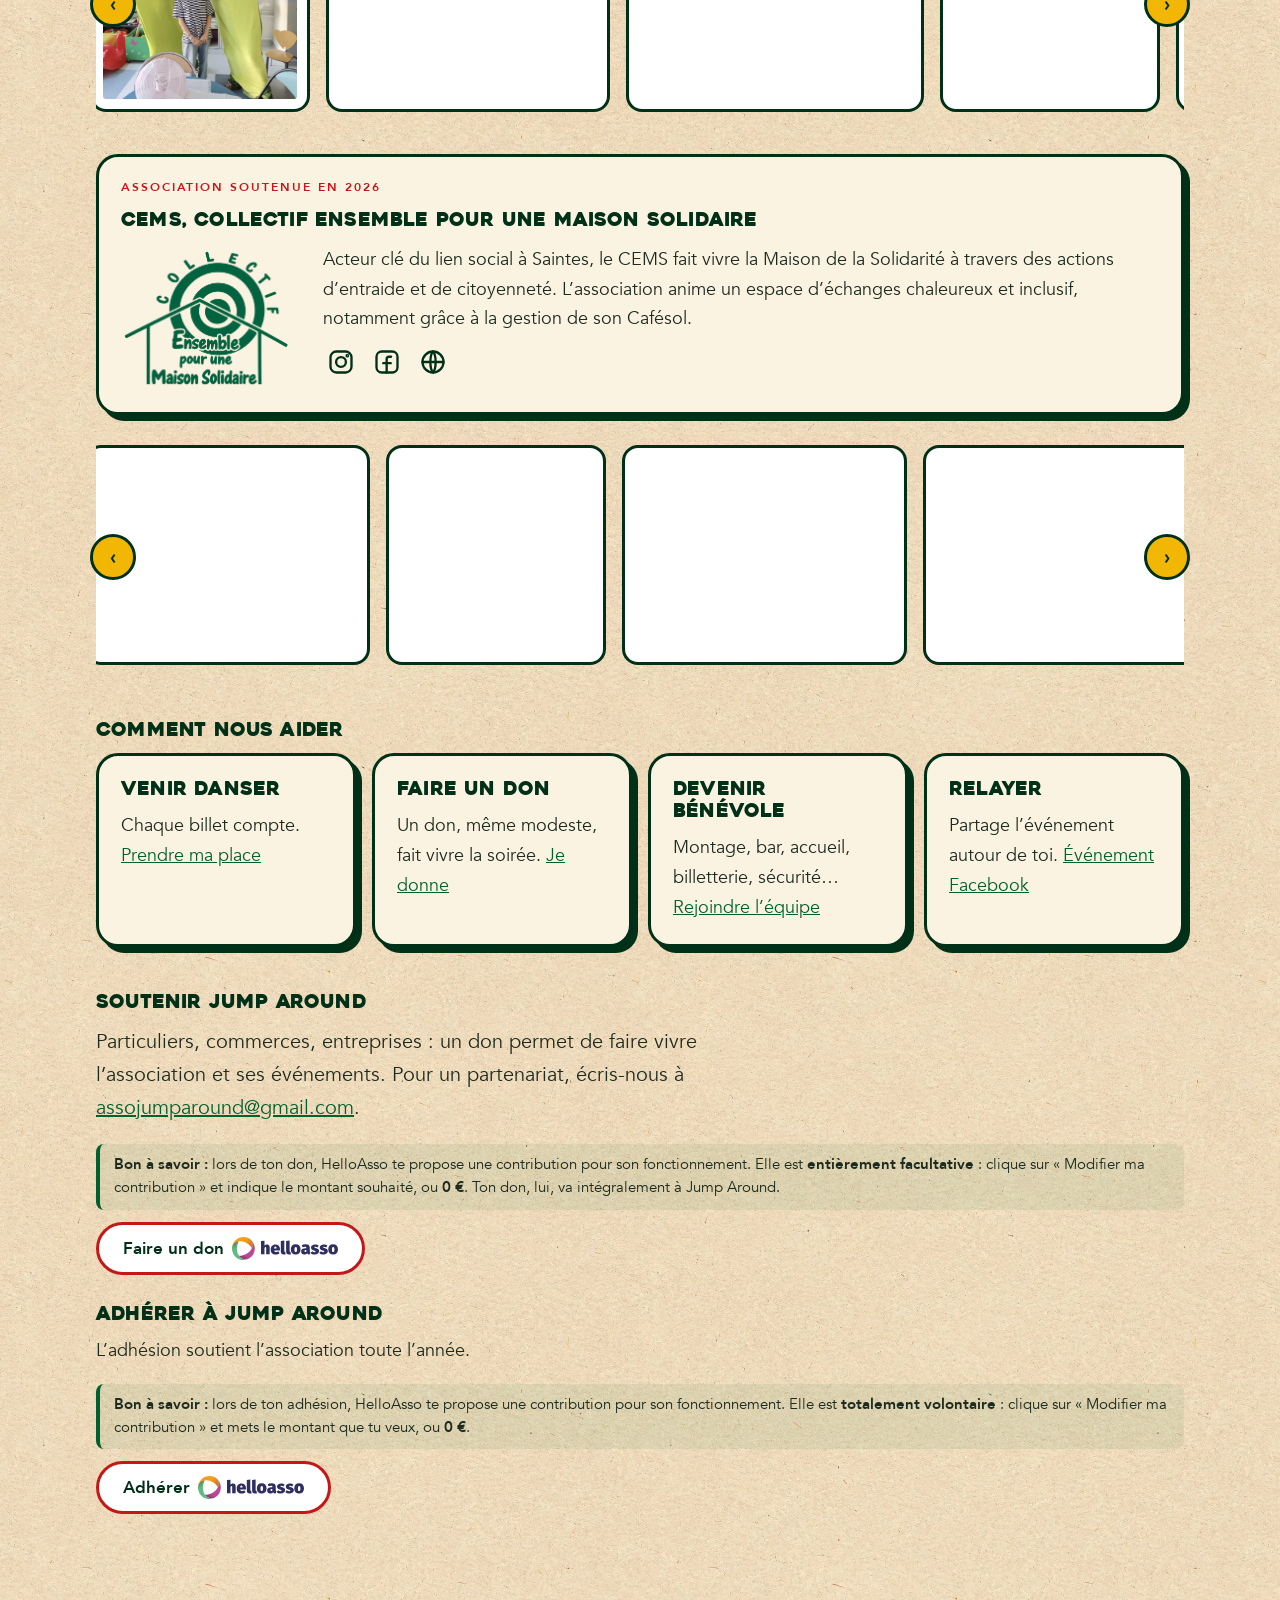
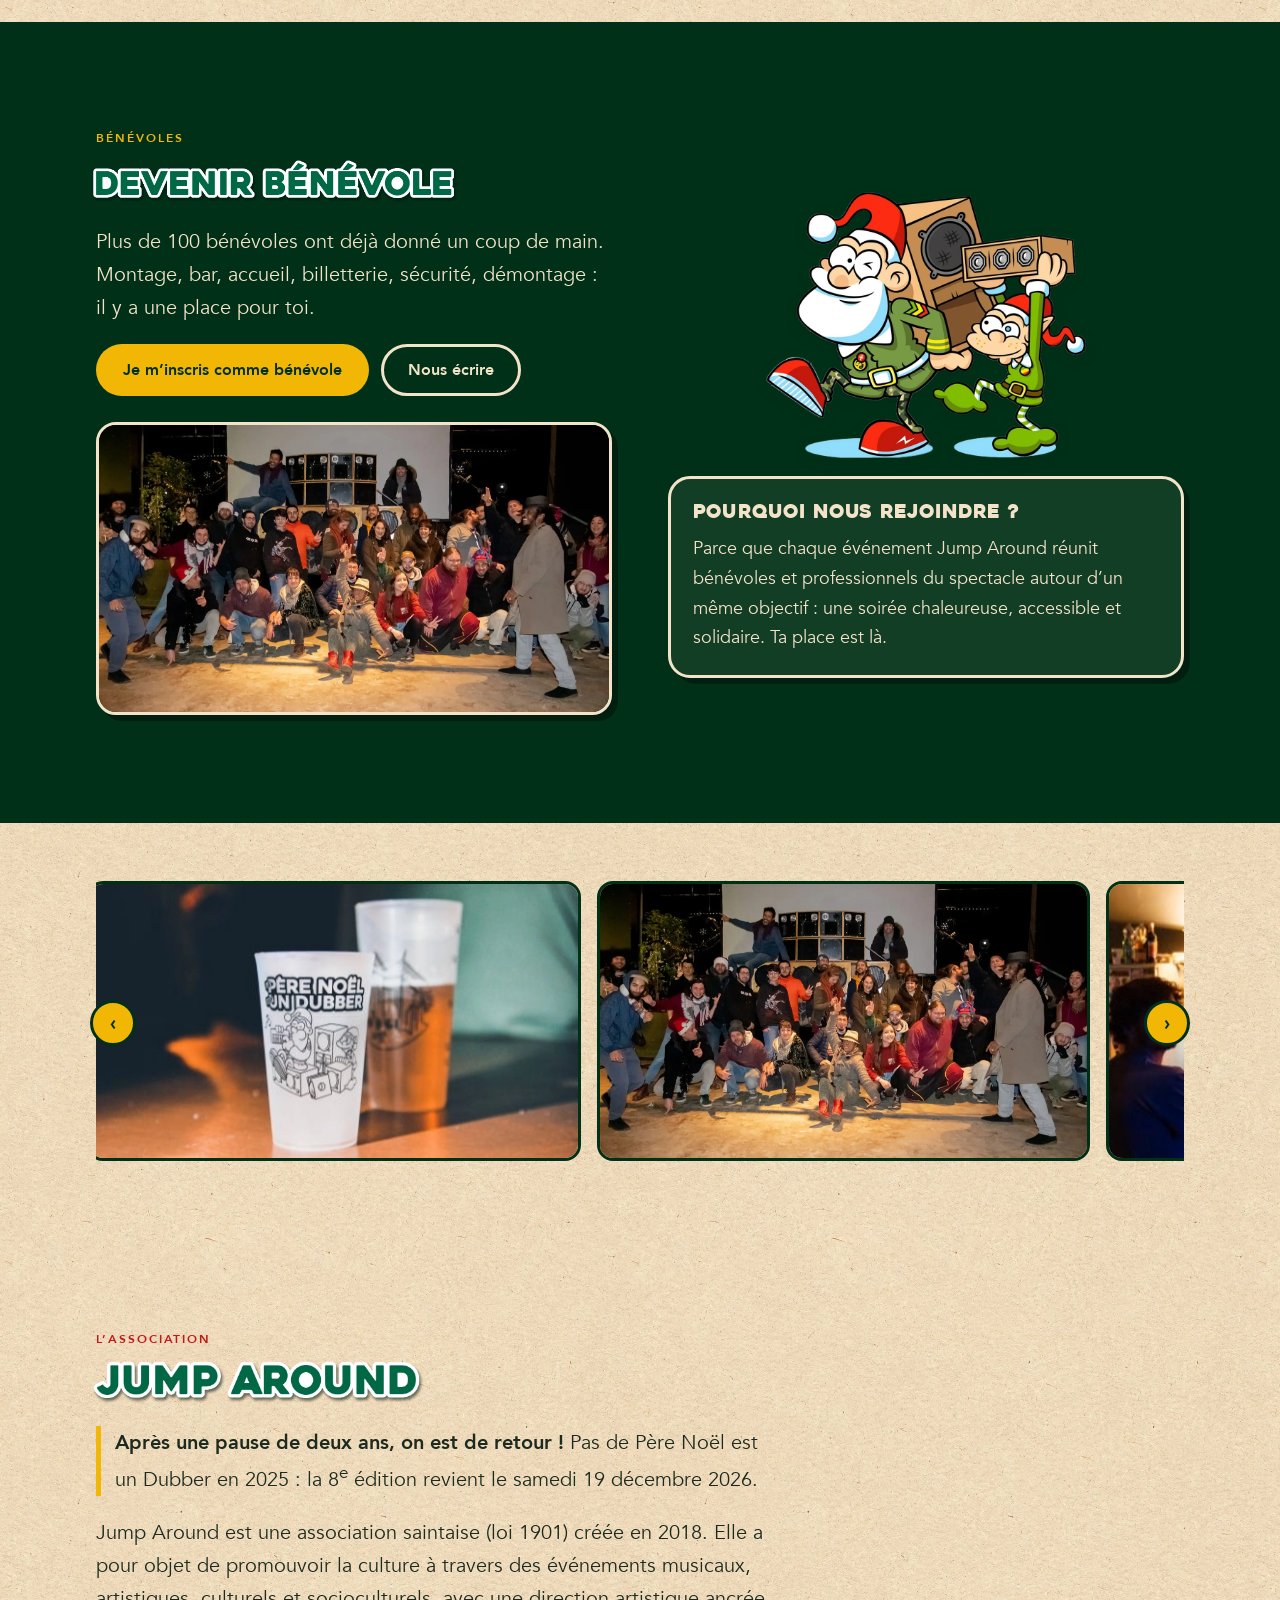
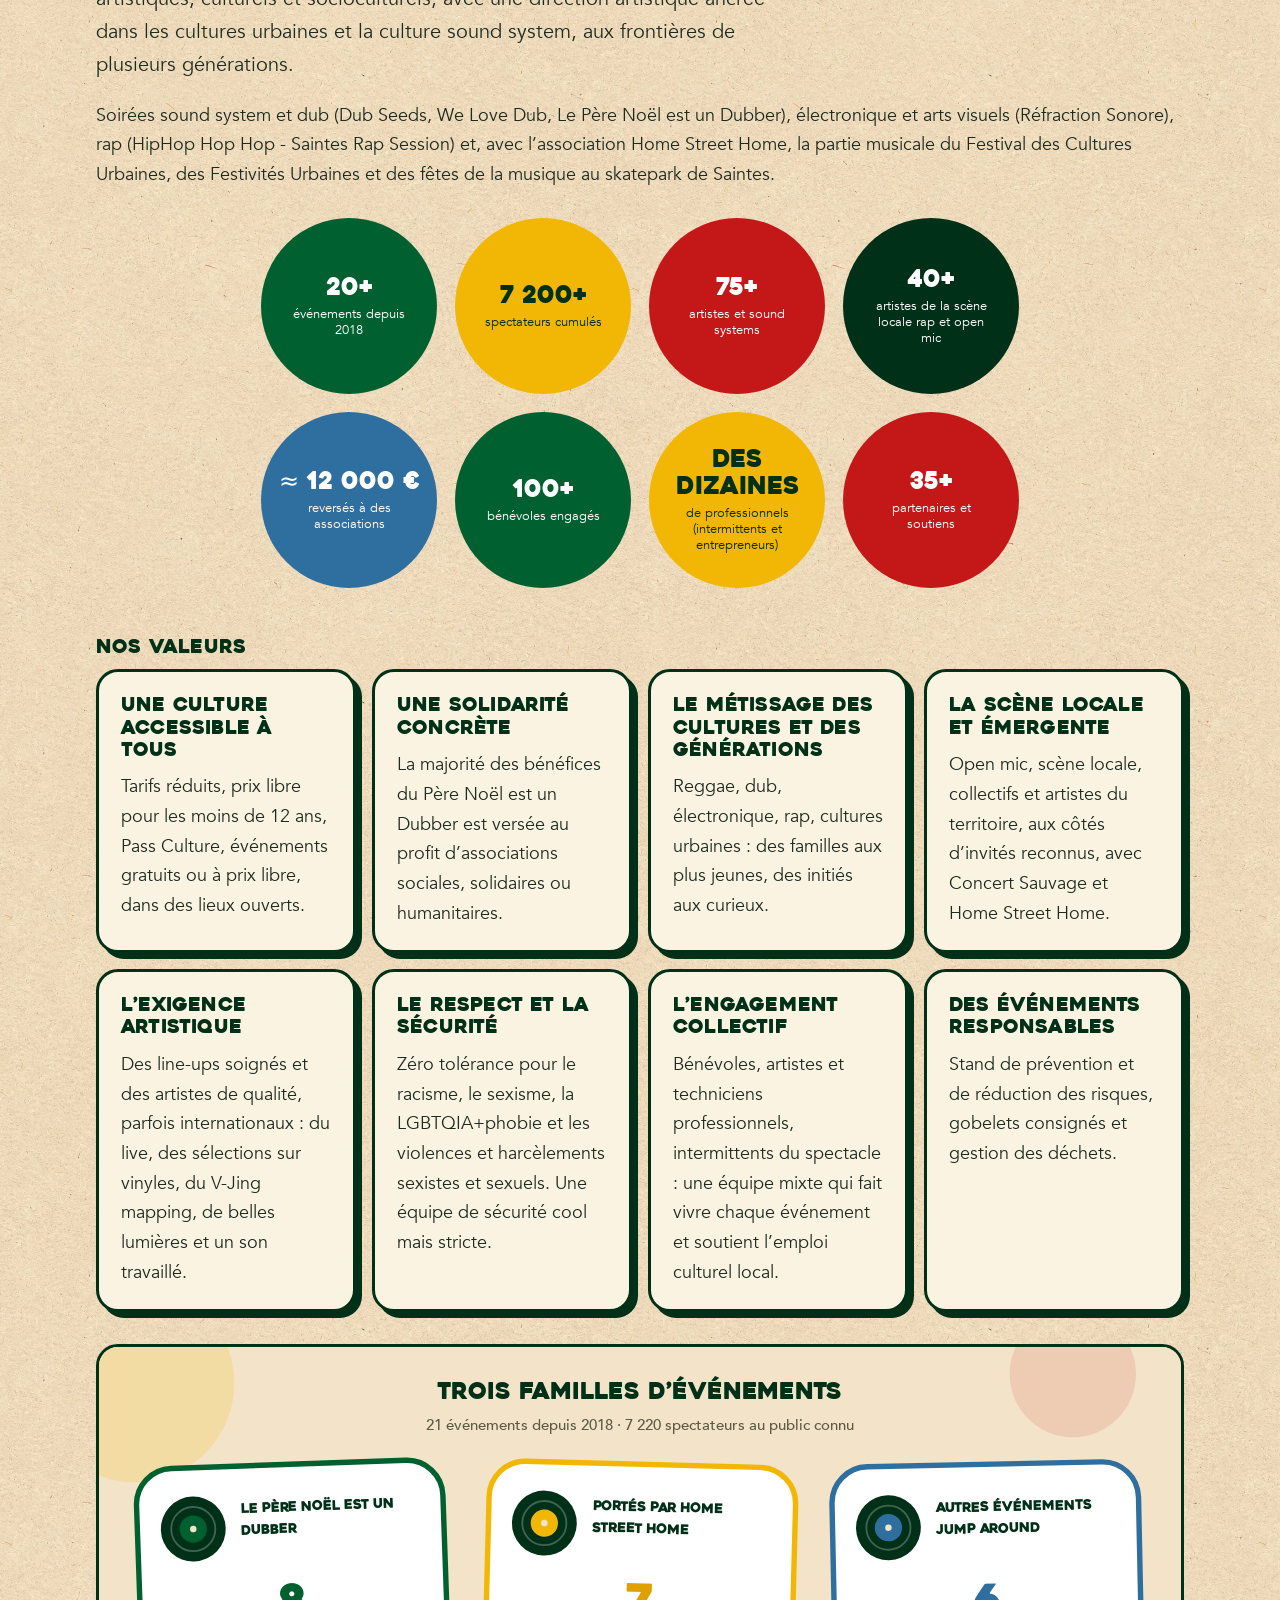
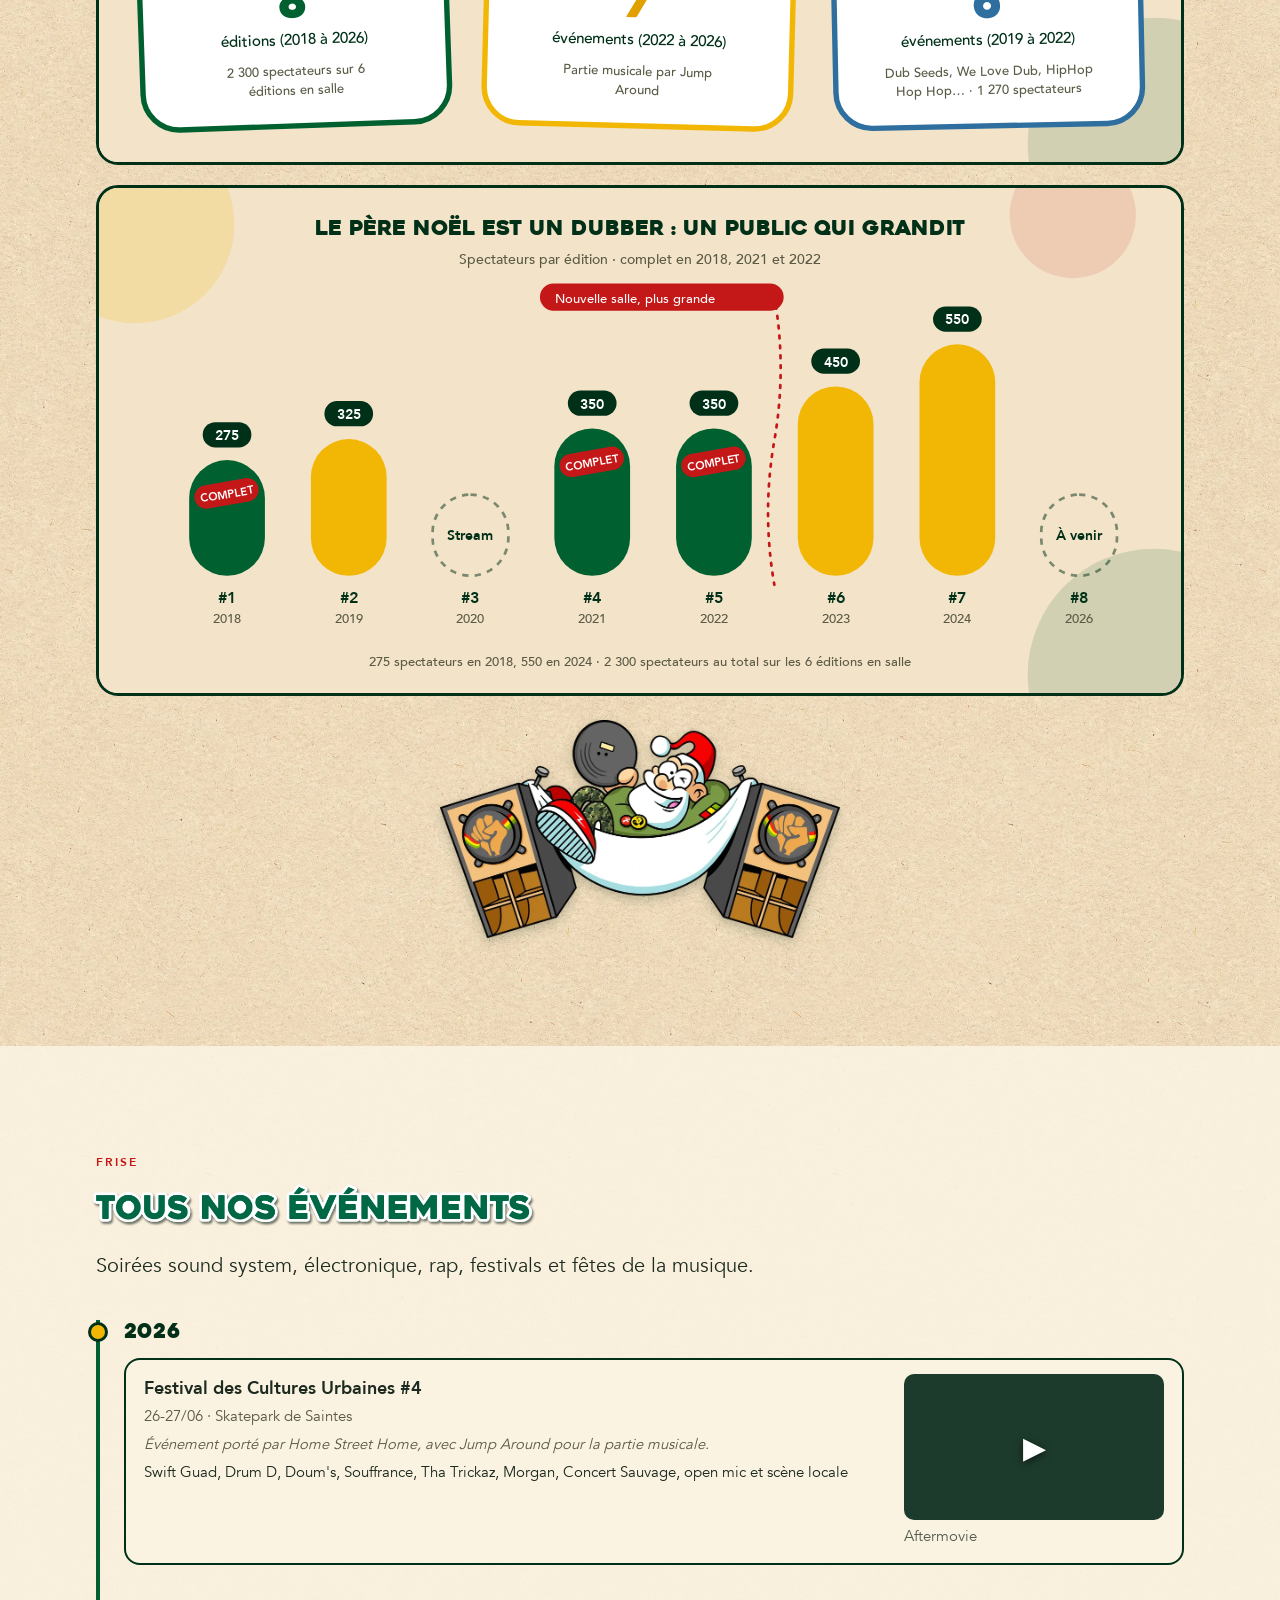
==== commit c949e790: "MAJ" ====
--- a/index.html
+++ b/index.html
@@ -69,8 +69,7 @@
 <div class="eyebrow">Programmation</div><h2 class="ht"><img src="assets/img/titres/6188e88c48.webp" alt="" aria-hidden="true" width="650" height="129" style="width:5.95em"><span class="sr">Au menu</span> <span style="font-size:.6em;font-weight:600;white-space:nowrap">à partir de 19h</span></h2>
 <p class="lead">Live, MC, vinyles et 6 SCOOPS fraîchement upgradés, de quoi faire trembler Mendès France.</p>
 <div class="grid3" style="margin-top:28px"><article class="card artist"><div class="pic"><img src="assets/img/artistes/youthie.webp" alt="Youthie" width="1772" height="1772" loading="lazy" decoding="async"></div><div class="in"><small>Live instrumental</small><div class="nm"><h3>Youthie</h3><p class="alinks"><a class="ico" href="https://www.instagram.com/youthie_records/" target="_blank" rel="noopener" aria-label="Instagram : Youthie" title="Instagram : Youthie"><i class="mi" style="-webkit-mask-image:url(assets/img/icons/icon-ig.svg);mask-image:url(assets/img/icons/icon-ig.svg)" aria-hidden="true"></i></a><a class="ico" href="https://www.facebook.com/youthierecords" target="_blank" rel="noopener" aria-label="Facebook : Youthie" title="Facebook : Youthie"><i class="mi" style="-webkit-mask-image:url(assets/img/icons/icon-fb.svg);mask-image:url(assets/img/icons/icon-fb.svg)" aria-hidden="true"></i></a><a class="ico" href="https://open.spotify.com/artist/5sSrpKd2fbeHty0UnG8BOG" target="_blank" rel="noopener" aria-label="Spotify : Youthie" title="Spotify : Youthie"><i class="mi" style="-webkit-mask-image:url(assets/img/icons/icon-sp.svg);mask-image:url(assets/img/icons/icon-sp.svg)" aria-hidden="true"></i></a><a class="ico" href="https://www.youthie.fr" target="_blank" rel="noopener" aria-label="Site web : Youthie" title="Site web : Youthie"><i class="mi" style="-webkit-mask-image:url(assets/img/icons/icon-web.svg);mask-image:url(assets/img/icons/icon-web.svg)" aria-hidden="true"></i></a><a class="ico" href="https://www.youtube.com/@youthie4817" target="_blank" rel="noopener" aria-label="YouTube : Youthie" title="YouTube : Youthie"><i class="mi" style="-webkit-mask-image:url(assets/img/icons/icon-yt.svg);mask-image:url(assets/img/icons/icon-yt.svg)" aria-hidden="true"></i></a></p></div><p style="margin:0">Multi-instrumentiste et productrice inspirée, Youthie insuffle un vent d’originalité sur la scène dub actuelle. Armée de sa trompette, de sa flûte ou de son accordéon, elle fusionne les racines du roots jamaïcain avec des mélodies venues des quatre coins du monde (influences balkans, orientales et jazz). Un dub organique, cuivré et solaire qui promet de faire vibrer le dancehall.</p></div></article><article class="card artist"><div class="pic"><img src="assets/img/artistes/dub-shepherds.webp" alt="Dub Shepherds" width="1772" height="1772" loading="lazy" decoding="async"></div><div class="in"><small>Live mix &amp; chant</small><div class="nm"><h3>Dub Shepherds<span class="aka"> (BAT Records)</span></h3><p class="alinks"><a class="ico" href="https://www.instagram.com/dubshepherds/" target="_blank" rel="noopener" aria-label="Instagram : Dub Shepherds" title="Instagram : Dub Shepherds"><i class="mi" style="-webkit-mask-image:url(assets/img/icons/icon-ig.svg);mask-image:url(assets/img/icons/icon-ig.svg)" aria-hidden="true"></i></a><a class="ico" href="https://www.facebook.com/dubshepherds" target="_blank" rel="noopener" aria-label="Facebook : Dub Shepherds" title="Facebook : Dub Shepherds"><i class="mi" style="-webkit-mask-image:url(assets/img/icons/icon-fb.svg);mask-image:url(assets/img/icons/icon-fb.svg)" aria-hidden="true"></i></a><a class="ico" href="https://open.spotify.com/artist/469KICjSNL6OnooZXseKSE" target="_blank" rel="noopener" aria-label="Spotify : Dub Shepherds" title="Spotify : Dub Shepherds"><i class="mi" style="-webkit-mask-image:url(assets/img/icons/icon-sp.svg);mask-image:url(assets/img/icons/icon-sp.svg)" aria-hidden="true"></i></a><a class="ico" href="https://bat-records.com/label/dub-shepherds/" target="_blank" rel="noopener" aria-label="Site web : Dub Shepherds" title="Site web : Dub Shepherds"><i class="mi" style="-webkit-mask-image:url(assets/img/icons/icon-web.svg);mask-image:url(assets/img/icons/icon-web.svg)" aria-hidden="true"></i></a><a class="ico" href="https://www.youtube.com/@dubshepherds" target="_blank" rel="noopener" aria-label="YouTube : Dub Shepherds" title="YouTube : Dub Shepherds"><i class="mi" style="-webkit-mask-image:url(assets/img/icons/icon-yt.svg);mask-image:url(assets/img/icons/icon-yt.svg)" aria-hidden="true"></i></a></p></div><p style="margin:0">Cofondateurs du label-studio BAT Records, Jolly Joseph (chant &amp; lyrics, membre de Zentone) et Doctor Charty (musicien et producteur) façonnent un son reggae roots / rocksteady authentique, perpétuant la grande tradition du sound system où règnent les spring reverbs, les phasers, les high pass filters et les space echoes !</p></div></article><article class="card artist"><div class="pic"><img src="assets/img/artistes/nofa.webp" alt="NOFA Sound System" width="1772" height="1772" loading="lazy" decoding="async"></div><div class="in"><small>Full sono 6 scoops</small><span class="gst">guests Mr Jean (sax) &amp; Little R (MC)</span><div class="nm"><h3>NOFA Sound System</h3><p class="alinks"><a class="ico" href="https://www.instagram.com/nofasoundsystem/" target="_blank" rel="noopener" aria-label="Instagram : NOFA Sound System" title="Instagram : NOFA Sound System"><i class="mi" style="-webkit-mask-image:url(assets/img/icons/icon-ig.svg);mask-image:url(assets/img/icons/icon-ig.svg)" aria-hidden="true"></i></a><a class="ico" href="https://www.facebook.com/Nofasound" target="_blank" rel="noopener" aria-label="Facebook : NOFA Sound System" title="Facebook : NOFA Sound System"><i class="mi" style="-webkit-mask-image:url(assets/img/icons/icon-fb.svg);mask-image:url(assets/img/icons/icon-fb.svg)" aria-hidden="true"></i></a><a class="ico" href="https://husmusic1.bandcamp.com" target="_blank" rel="noopener" aria-label="Bandcamp : NOFA Sound System" title="Bandcamp : NOFA Sound System"><i class="mi" style="-webkit-mask-image:url(assets/img/icons/icon-bc.svg);mask-image:url(assets/img/icons/icon-bc.svg)" aria-hidden="true"></i></a><a class="ico" href="https://www.youtube.com/@nofasoundsystem2180" target="_blank" rel="noopener" aria-label="YouTube : NOFA Sound System" title="YouTube : NOFA Sound System"><i class="mi" style="-webkit-mask-image:url(assets/img/icons/icon-yt.svg);mask-image:url(assets/img/icons/icon-yt.svg)" aria-hidden="true"></i></a></p></div><p style="margin:0">Depuis près de 20 ans, NOFA diffuse une sélection 100 % vinyles, militante et empreinte de spiritualité, sur sa sono artisanale construite dans la plus pure tradition jamaïcaine des années 70. En un mot comme en plusieurs, NOFA : No One Fights Alone.</p></div></article><article class="card artist"><div class="pic"><img src="assets/img/artistes/little-r.webp" alt="Little R" width="1772" height="1772" loading="lazy" decoding="async"></div><div class="in"><small>MC · guest de NOFA</small><div class="nm"><h3>Little R</h3><p class="alinks"><a class="ico" href="https://www.instagram.com/liiittle_r/" target="_blank" rel="noopener" aria-label="Instagram : Little R" title="Instagram : Little R"><i class="mi" style="-webkit-mask-image:url(assets/img/icons/icon-ig.svg);mask-image:url(assets/img/icons/icon-ig.svg)" aria-hidden="true"></i></a><a class="ico" href="https://www.facebook.com/profile.php?id=100043367648362" target="_blank" rel="noopener" aria-label="Facebook : Little R" title="Facebook : Little R"><i class="mi" style="-webkit-mask-image:url(assets/img/icons/icon-fb.svg);mask-image:url(assets/img/icons/icon-fb.svg)" aria-hidden="true"></i></a><a class="ico" href="https://open.spotify.com/artist/6Iyep64H1NAzgj1WBhPWWX" target="_blank" rel="noopener" aria-label="Spotify : Little R" title="Spotify : Little R"><i class="mi" style="-webkit-mask-image:url(assets/img/icons/icon-sp.svg);mask-image:url(assets/img/icons/icon-sp.svg)" aria-hidden="true"></i></a></p></div><p style="margin:0">Figure de la scène sound system depuis les années 2000, avec de nombreuses sorties et collaborations (Kanka, Weeding Dub, Dub Machinist, Miniman, Roots Zombie…), Little R viendra poser son flow énergique, entre vibes roots, steppers et sonorités digitales, pour enflammer les sessions avec son intensité inna Digital Dub Style.</p></div></article><article class="card artist"><div class="pic"><img src="assets/img/artistes/lions-crown.webp" alt="Lion’s Crown Sound" width="1772" height="1772" loading="lazy" decoding="async"></div><div class="in"><small>Opening</small><div class="nm"><h3>Lion’s Crown Sound</h3><p class="alinks"><a class="ico" href="https://www.instagram.com/lions_crown_sound_system/" target="_blank" rel="noopener" aria-label="Instagram : Lion’s Crown Sound" title="Instagram : Lion’s Crown Sound"><i class="mi" style="-webkit-mask-image:url(assets/img/icons/icon-ig.svg);mask-image:url(assets/img/icons/icon-ig.svg)" aria-hidden="true"></i></a><a class="ico" href="https://www.facebook.com/profile.php?id=100094031743222" target="_blank" rel="noopener" aria-label="Facebook : Lion’s Crown Sound" title="Facebook : Lion’s Crown Sound"><i class="mi" style="-webkit-mask-image:url(assets/img/icons/icon-fb.svg);mask-image:url(assets/img/icons/icon-fb.svg)" aria-hidden="true"></i></a></p></div><p style="margin:0">Actifs depuis 2023, Kemaroots et Thib’ Operator portent la relève rochelaise. Ils ouvriront le bal en faisant vibrer les basses de la sono avec une sélection exigeante, strictly vinyles !</p></div></article><article class="card artist"><div class="pic"><img src="assets/img/artistes/mr-jean.webp" alt="Mr Jean" width="900" height="900" loading="lazy" decoding="async"></div><div class="in"><small>Sax · guest de NOFA</small><div class="nm"><h3>Mr Jean</h3><p class="alinks"><a class="ico" href="https://www.instagram.com/ensemblenationaldereggae/" target="_blank" rel="noopener" aria-label="Instagram : Mr Jean" title="Instagram : Mr Jean"><i class="mi" style="-webkit-mask-image:url(assets/img/icons/icon-ig.svg);mask-image:url(assets/img/icons/icon-ig.svg)" aria-hidden="true"></i></a><a class="ico" href="https://www.facebook.com/jean.guietcanet" target="_blank" rel="noopener" aria-label="Facebook : Mr Jean" title="Facebook : Mr Jean"><i class="mi" style="-webkit-mask-image:url(assets/img/icons/icon-fb.svg);mask-image:url(assets/img/icons/icon-fb.svg)" aria-hidden="true"></i></a><a class="ico" href="https://open.spotify.com/artist/5oJC14mhgGNsYIiGhdGnzk" target="_blank" rel="noopener" aria-label="Spotify : Mr Jean" title="Spotify : Mr Jean"><i class="mi" style="-webkit-mask-image:url(assets/img/icons/icon-sp.svg);mask-image:url(assets/img/icons/icon-sp.svg)" aria-hidden="true"></i></a></p></div><p style="margin:0">Professeur de saxophone dans la région bordelaise, Mr Jean se consacre à son instrument au sein de nombreuses formations et aux côtés de différents artistes : Pedibus Orchestra (orchestre de rue), Klem Cofee (chanson française), Déclic Circus et Cirk’onflex (cirque), divers spectacles de théâtre, Malikal (musiques du monde), LiDiop (reggae) et plusieurs formations jazz. Il improvise aussi avec DJ Kriis sur de la drum and bass. Cofondateur de l’Ensemble National de Reggae (ENR), il sillonne les routes de France et d’Europe depuis plus de 10 ans.</p></div></article></div>
-<div id="runningorder" hidden style="margin-top:28px;background:#fffdf8;color:#1f2a22;border-radius:18px;padding:18px 20px;max-width:640px"><h3 style="margin:0 0 10px;color:#00402A">Running order du 19 décembre</h3>
-<p style="margin:0 0 4px"><b>19h</b> · Lion’s Crown Sound (opening)</p><p style="margin:0 0 4px"><b>20h30</b> · NOFA Sound System feat. Little R &amp; Mr Jean</p><p style="margin:0 0 4px"><b>22h</b> · Dub Shepherds (live mix &amp; chant)</p><p style="margin:0 0 4px"><b>23h30</b> · Youthie (live)</p><p style="margin:0"><b>00h45</b> · NOFA Sound System feat. Little R &amp; Mr Jean</p></div>
+<div id="runningorder" hidden style="margin:28px auto 0;max-width:560px;border-radius:18px;overflow:hidden;box-shadow:0 6px 0 #00301a"><a href="assets/img/running-order-pneud8.jpg" download title="Télécharger le running order"><img src="assets/img/running-order-pneud8.jpg" alt="Running order du samedi 19 décembre. 19h Lion’s Crown Sound (opening), 20h30 NOFA Sound System feat. Little R et Mr Jean, 22h Dub Shepherds (live mix et chant), 23h30 Youthie (live), 00h45 NOFA Sound System feat. Little R et Mr Jean" width="1080" height="1350" loading="lazy" decoding="async" style="display:block;width:100%;height:auto"></a></div>
 <script>try{if(Date.now()>=Date.parse('2026-12-12T06:00:00+01:00')){var r=document.getElementById('runningorder');if(r)r.hidden=false}}catch(e){}</script>
 <img class="ill" src="assets/img/illus/table-mixage.webp" alt="Illustration d’une édition précédente : le Père Noël à la table de mixage" width="900" height="318" loading="lazy" decoding="async" style="width:min(440px,85%);margin-top:40px">
 <h3 id="playlist" style="margin-top:28px">La playlist de la soirée</h3>
@@ -105,7 +104,7 @@
 <li><b>Sortie</b><span>Sortie non définitive sur présentation du bracelet remis à l’entrée.</span></li>
 <li><b>Accessibilité</b><span>Lieu accessible à tous les handicaps. Tout le monde est le bienvenu, dans le respect et la bienveillance.</span></li>
 <li><b>Contact</b><span><a href="mailto:assojumparound@gmail.com">assojumparound@gmail.com</a>, ou sur Messenger / Instagram.</span></li>
-</ul></div>
+</ul><div class="card ro-auto" data-show-from="2026-12-12T06:00:00+01:00" hidden style="margin-top:20px"><h3>Horaires de passage</h3><ul class="facts" style="margin:0"><li><b>19h</b><span><strong>Lion’s Crown Sound</strong> · warm up</span></li><li><b>20h30</b><span><strong>NOFA Sound System</strong> · feat. Little R &amp; Mr Jean</span></li><li><b>22h</b><span><strong>Dub Shepherds</strong> · live mix &amp; chant</span></li><li><b>23h30</b><span><strong>Youthie</strong> · live</span></li><li><b>00h45</b><span><strong>NOFA Sound System</strong> · feat. Little R &amp; Mr Jean</span></li></ul></div><script>(function(){var n=document.querySelectorAll(".ro-auto[data-show-from]");for(var i=0;i<n.length;i++){if(Date.now()>=new Date(n[i].getAttribute("data-show-from")).getTime())n[i].hidden=false;}})();</script></div>
 <div><div class="card" style="margin-bottom:20px"><h3>Zone de respect mutuel</h3><p style="margin:0">Zéro tolérance pour les comportements discriminatoires, racistes, sexistes, LGBTQIA+phobes et les violences et harcèlements sexistes et sexuels (VHSS). Respecte-toi, respecte les autres et veille sur tes potes.</p></div>
 <div class="card"><h3>Prévention &amp; gobelets</h3><p style="margin:0">Stand de prévention et de réduction des risques sur place. Au bar, les gobelets sont consignés : rapporte-le ou garde-le en souvenir.</p></div></div>
 </div></section>
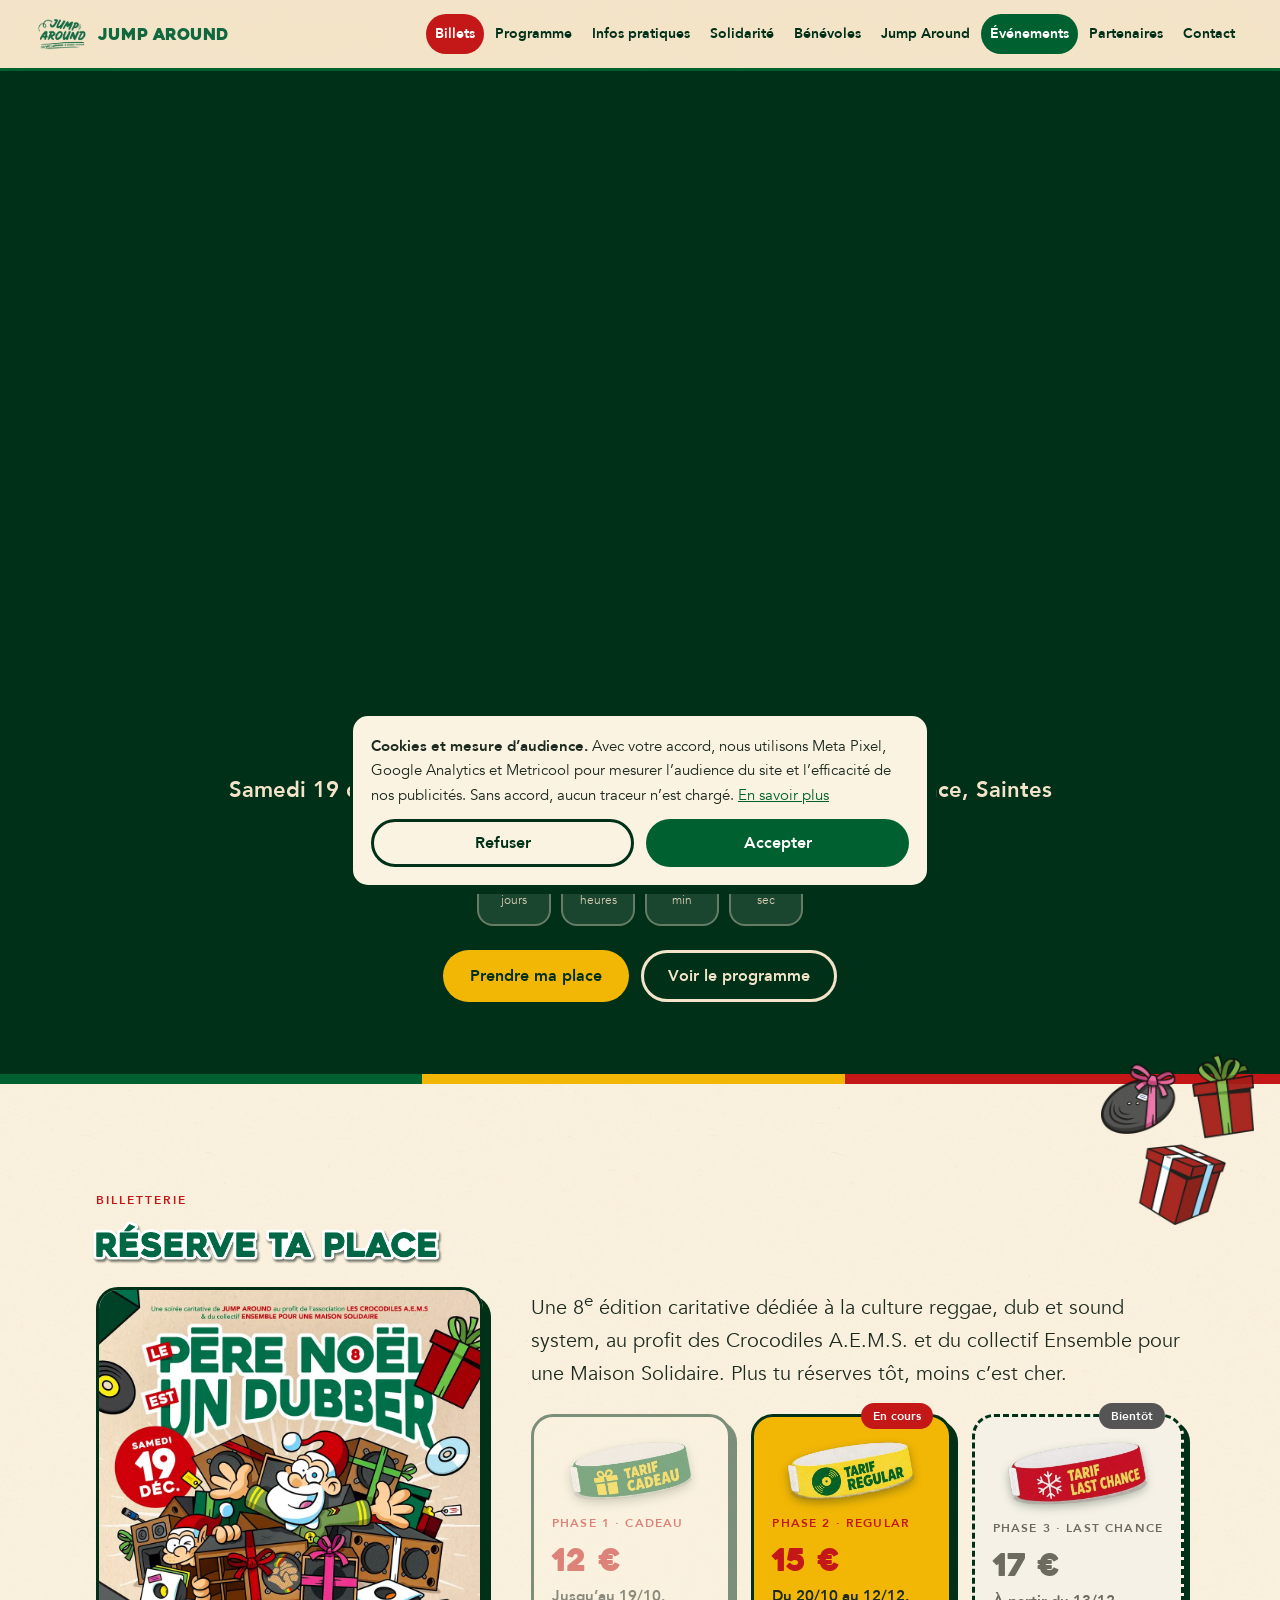
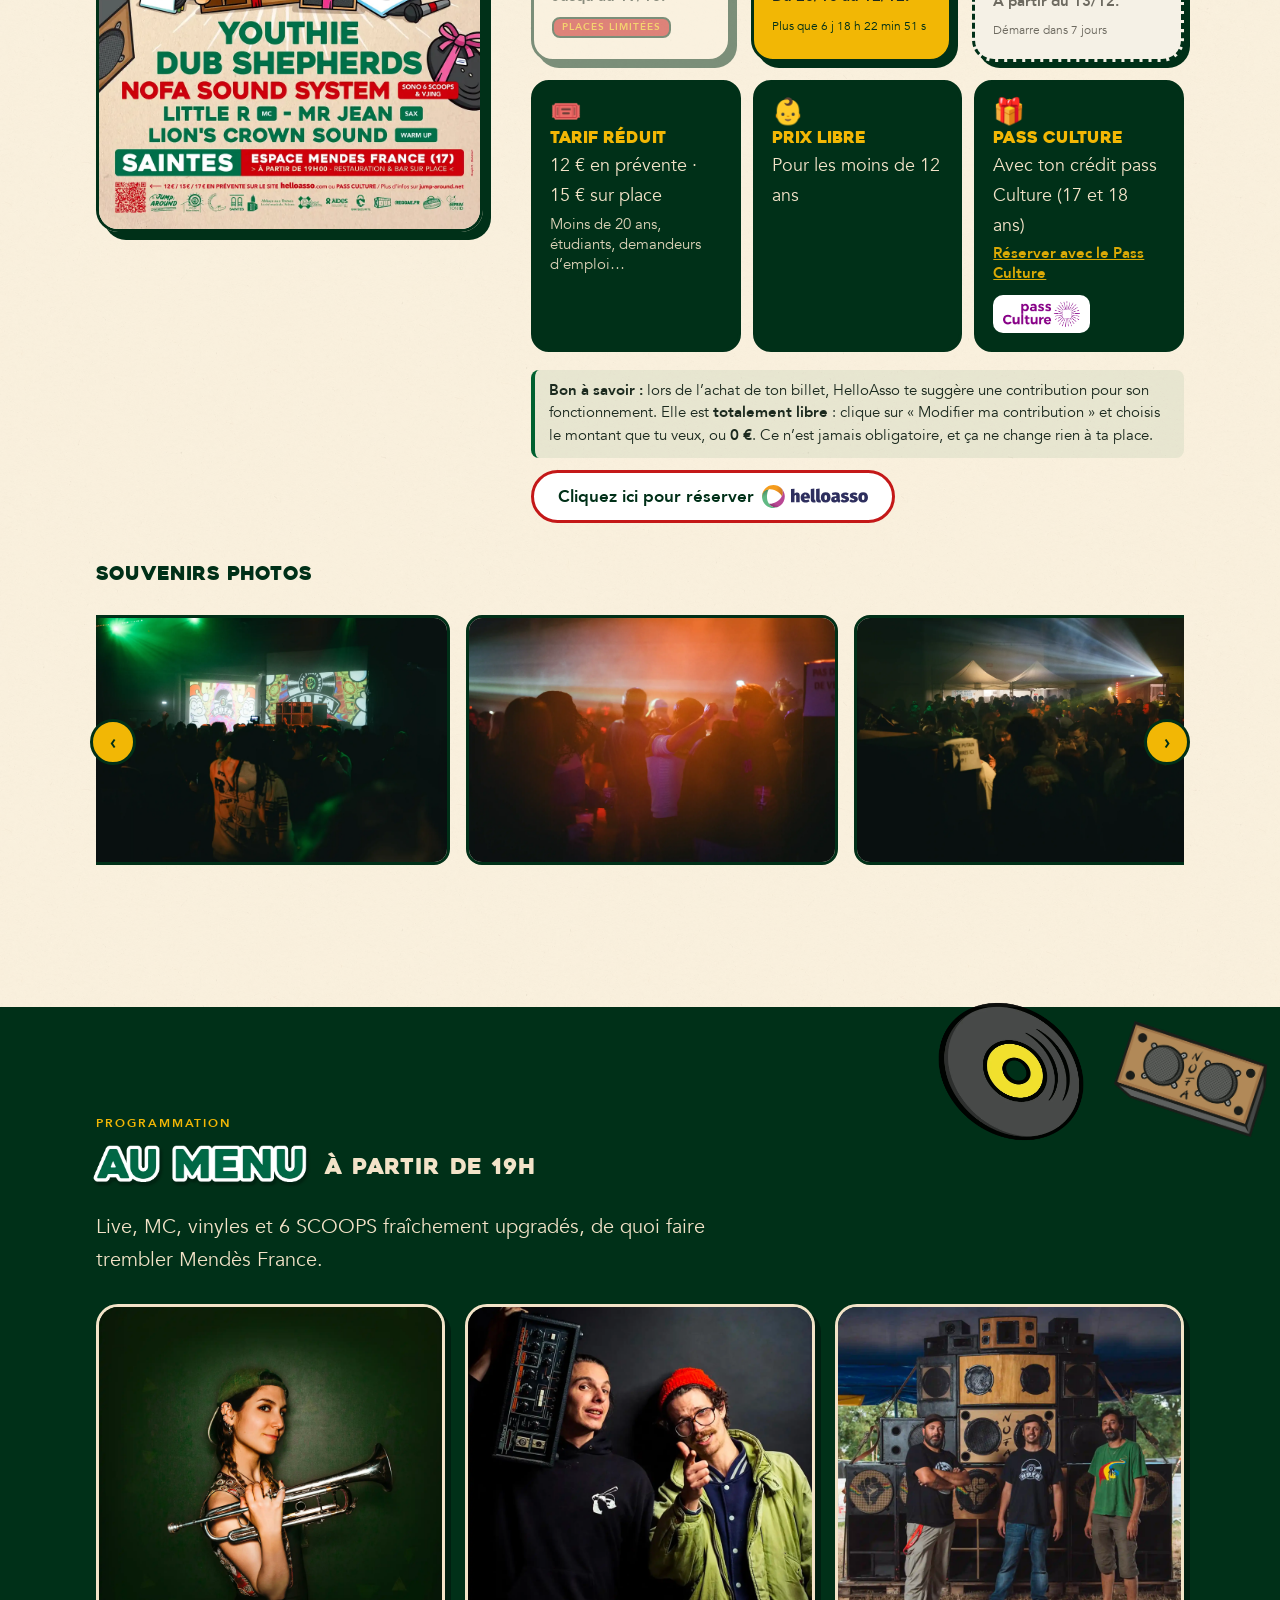
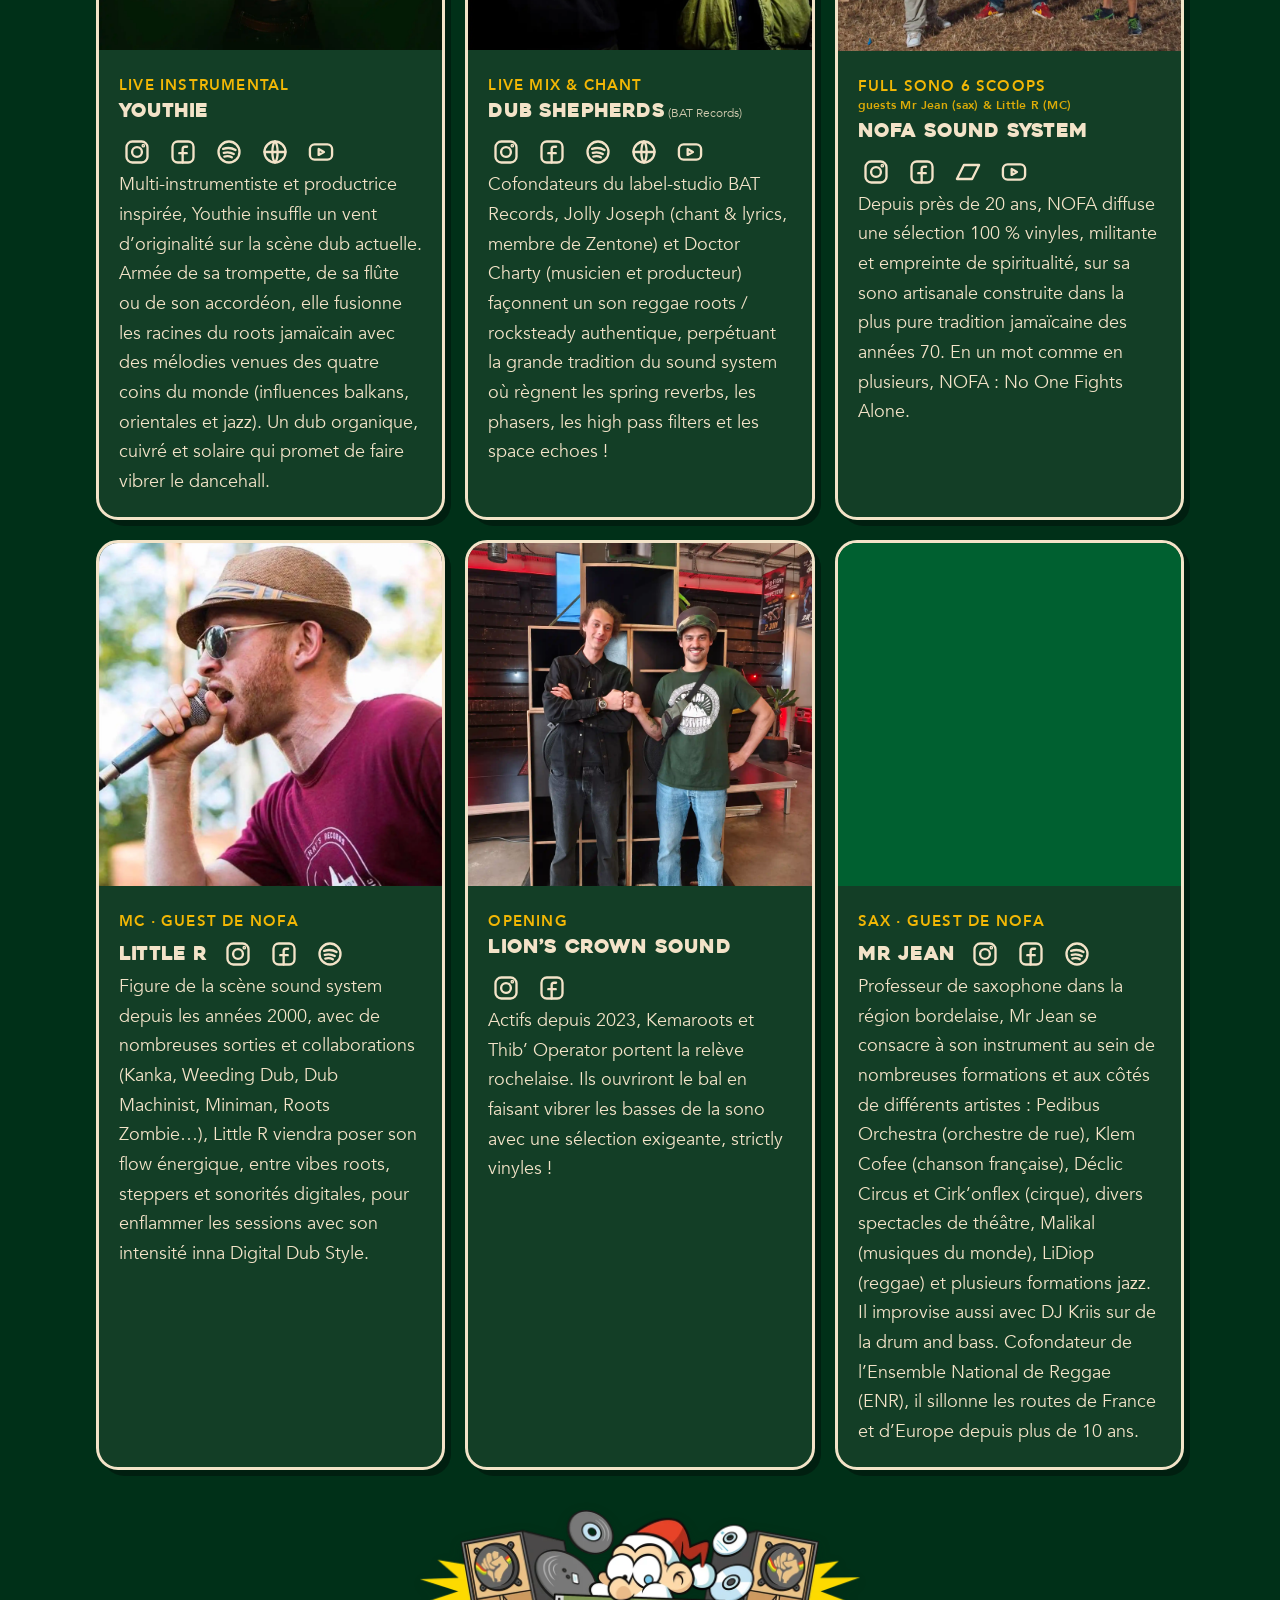
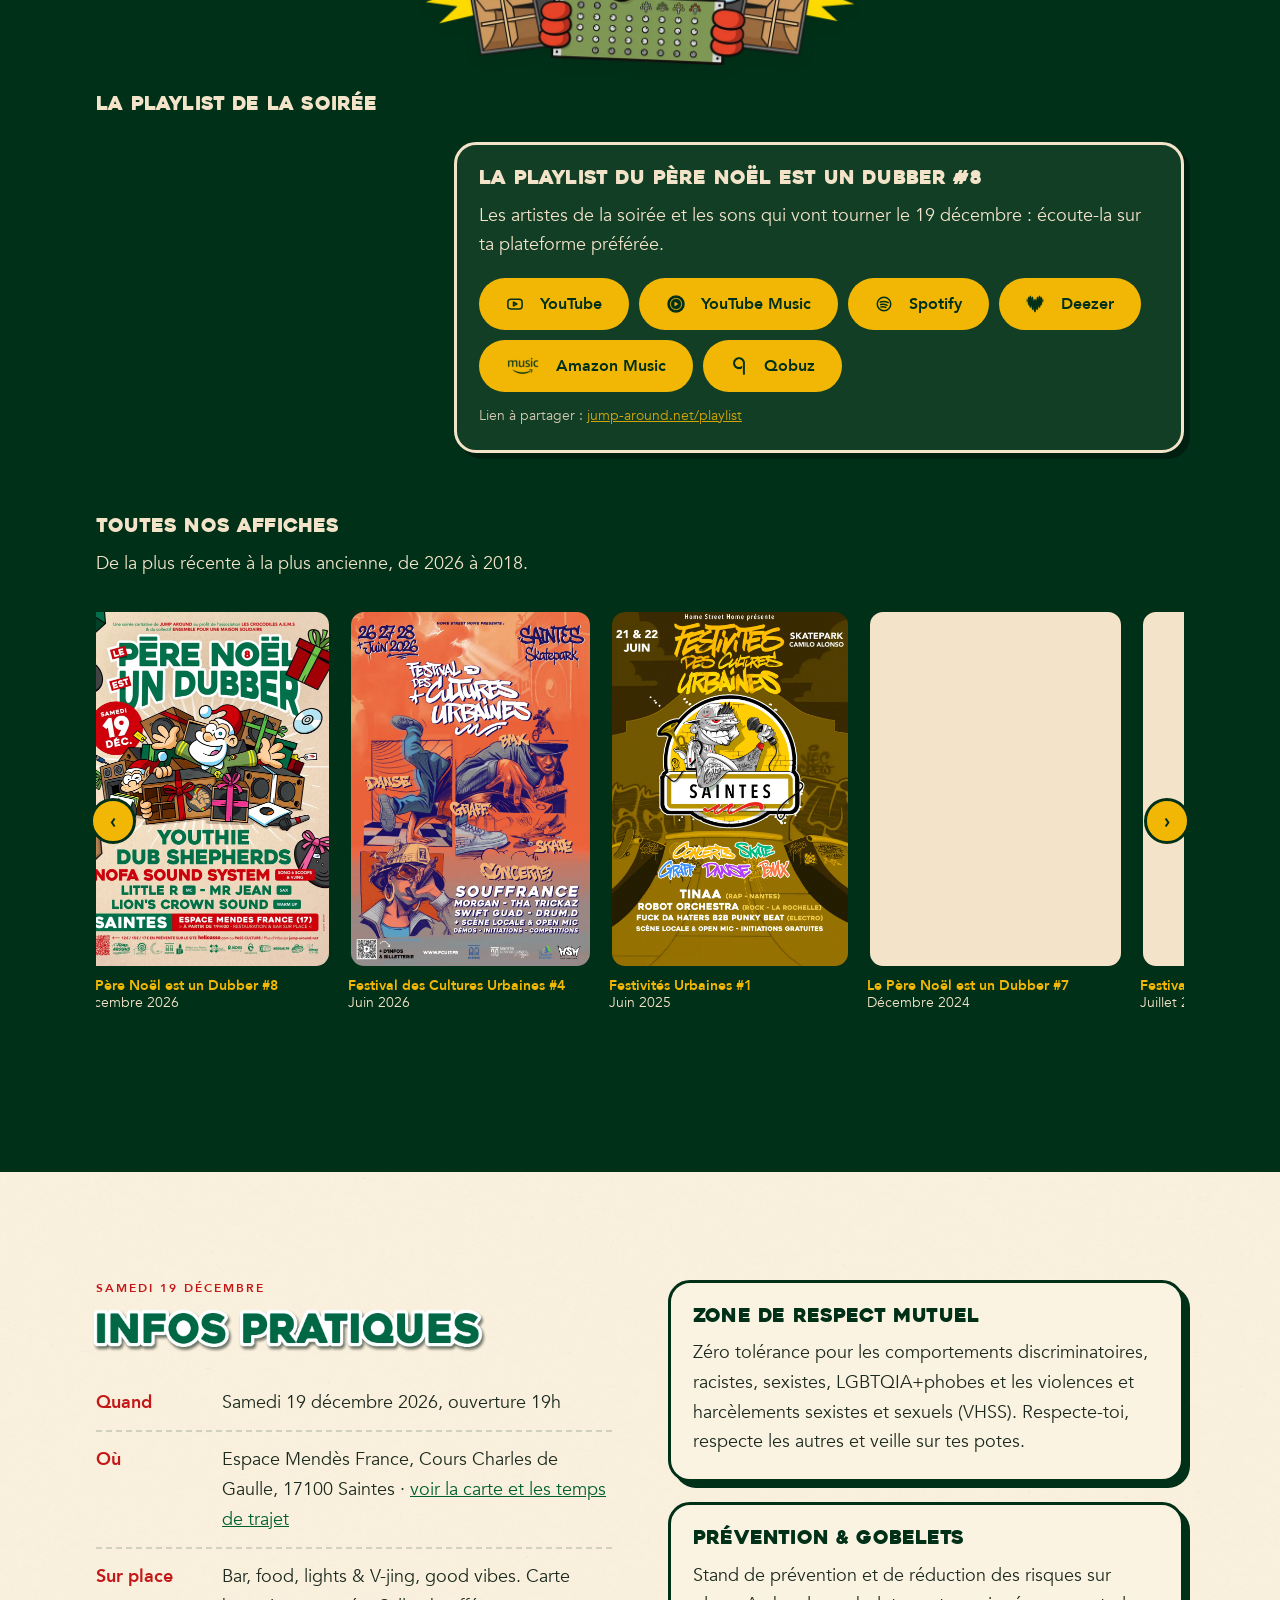
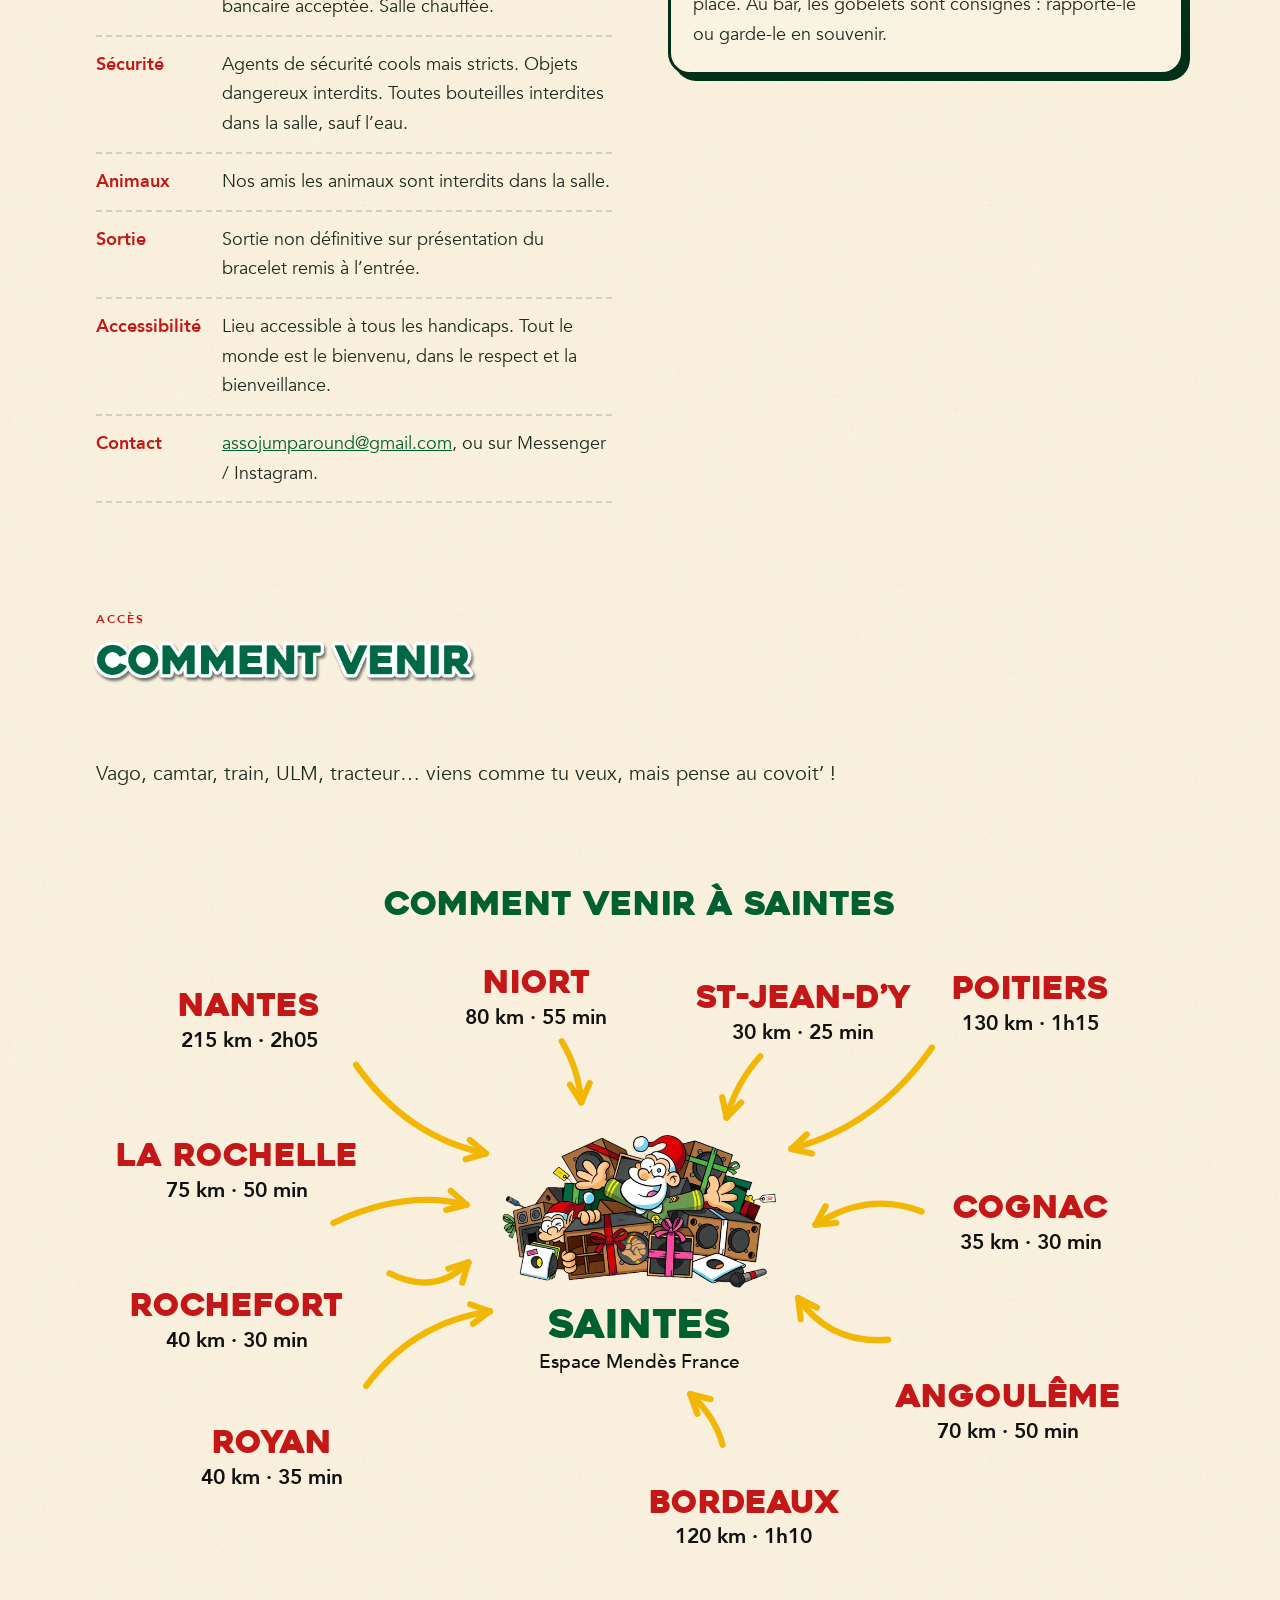
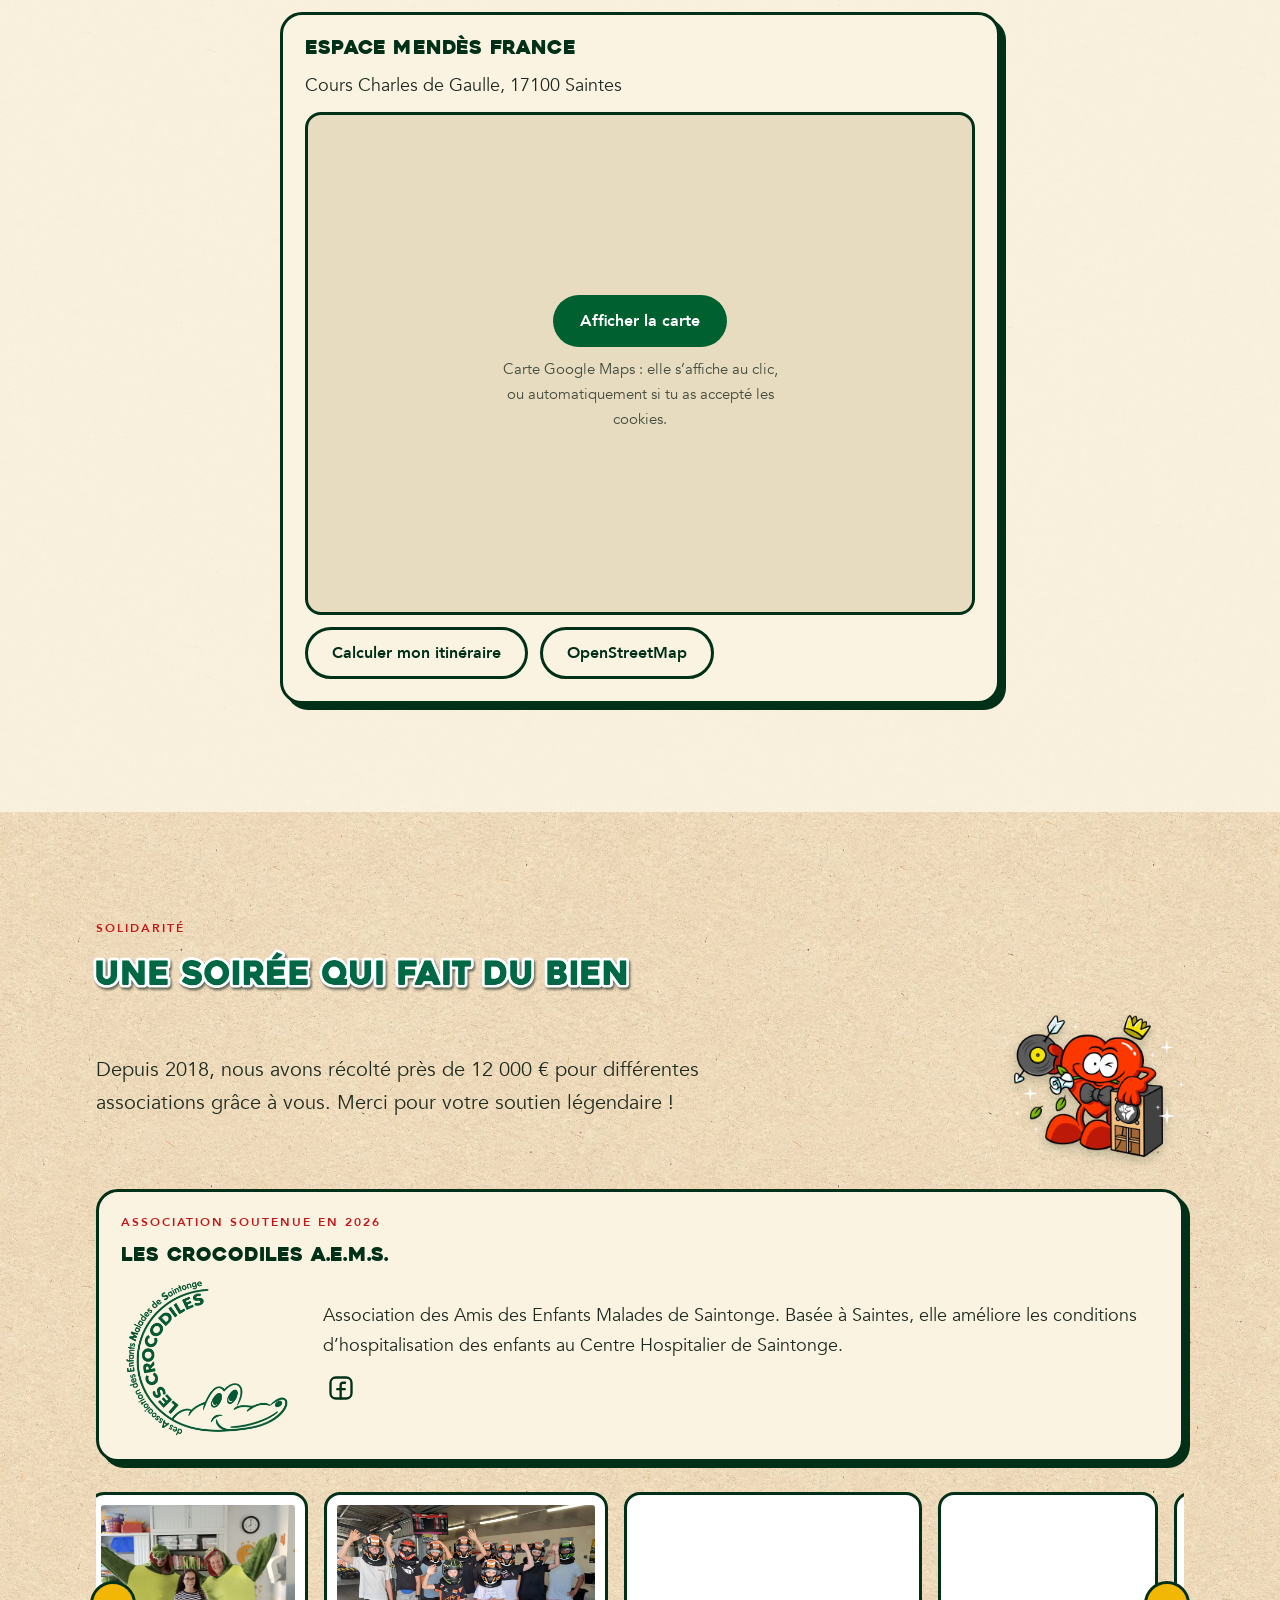
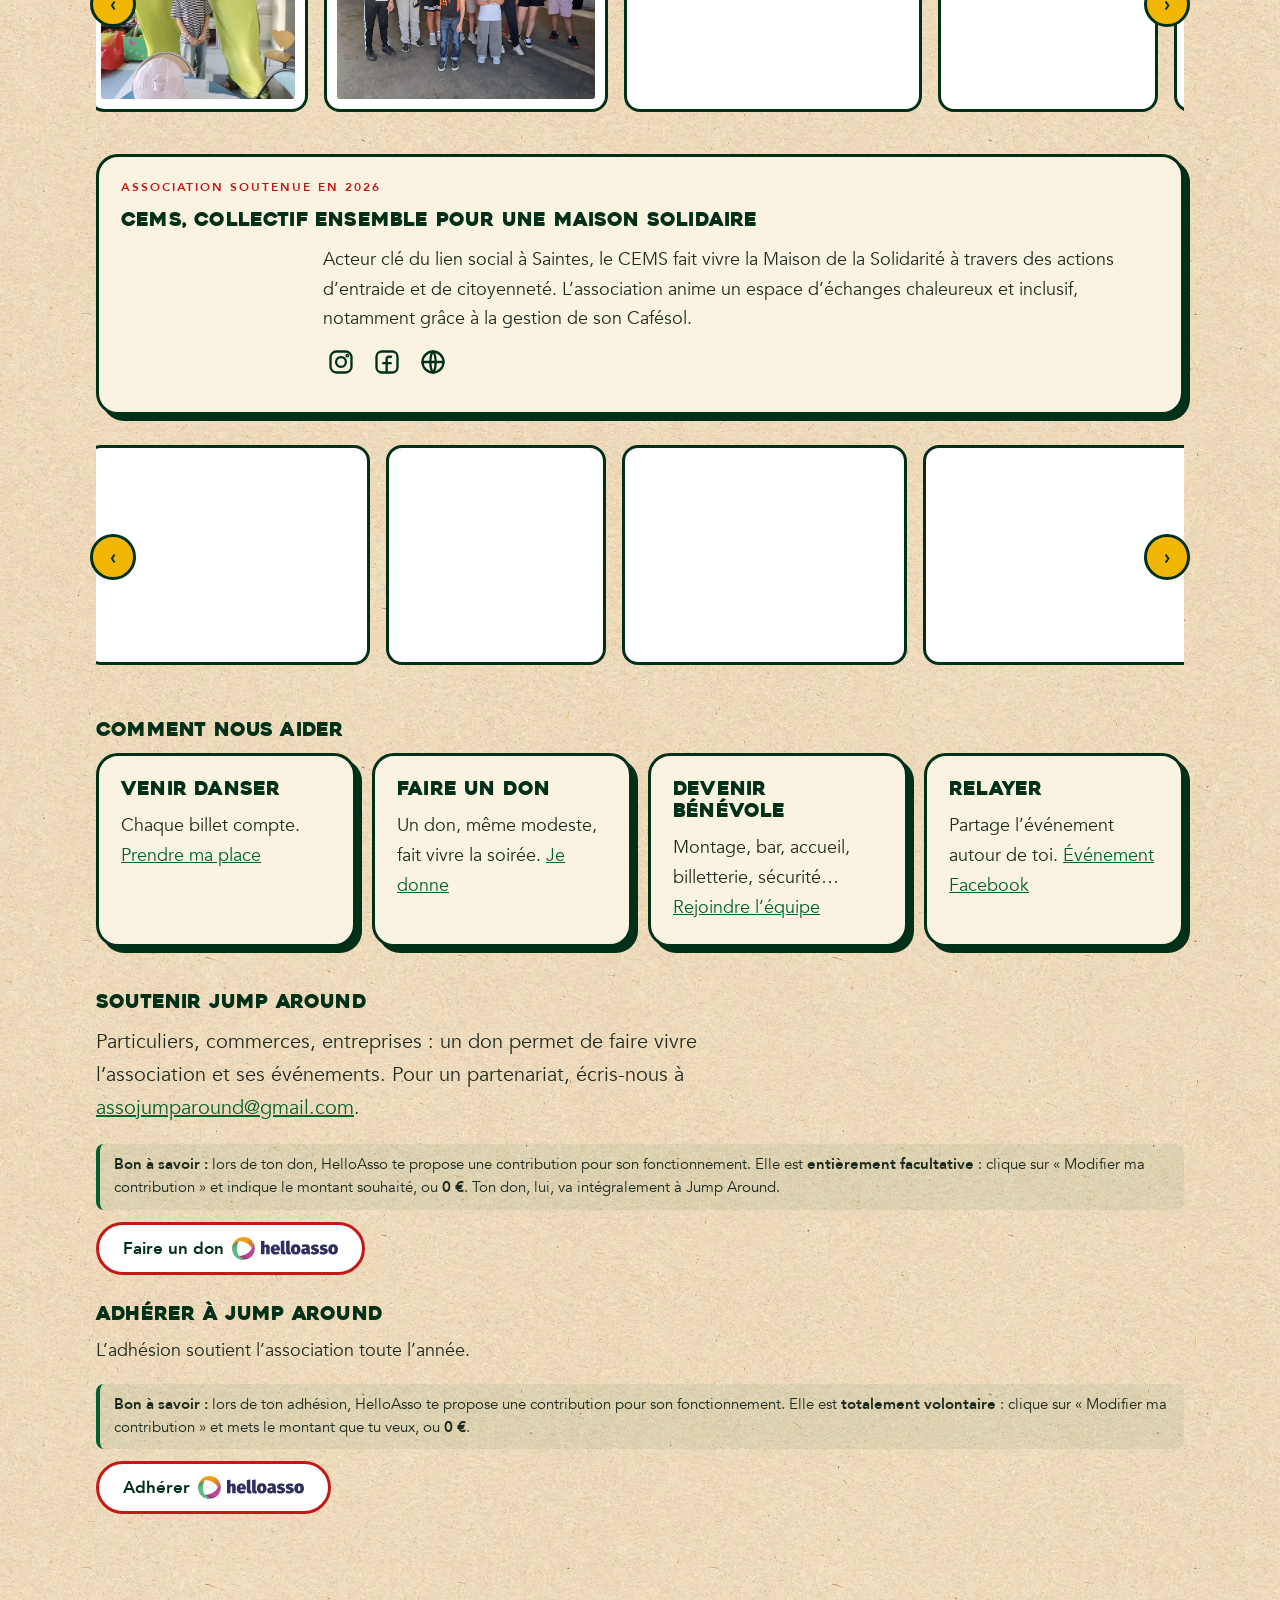
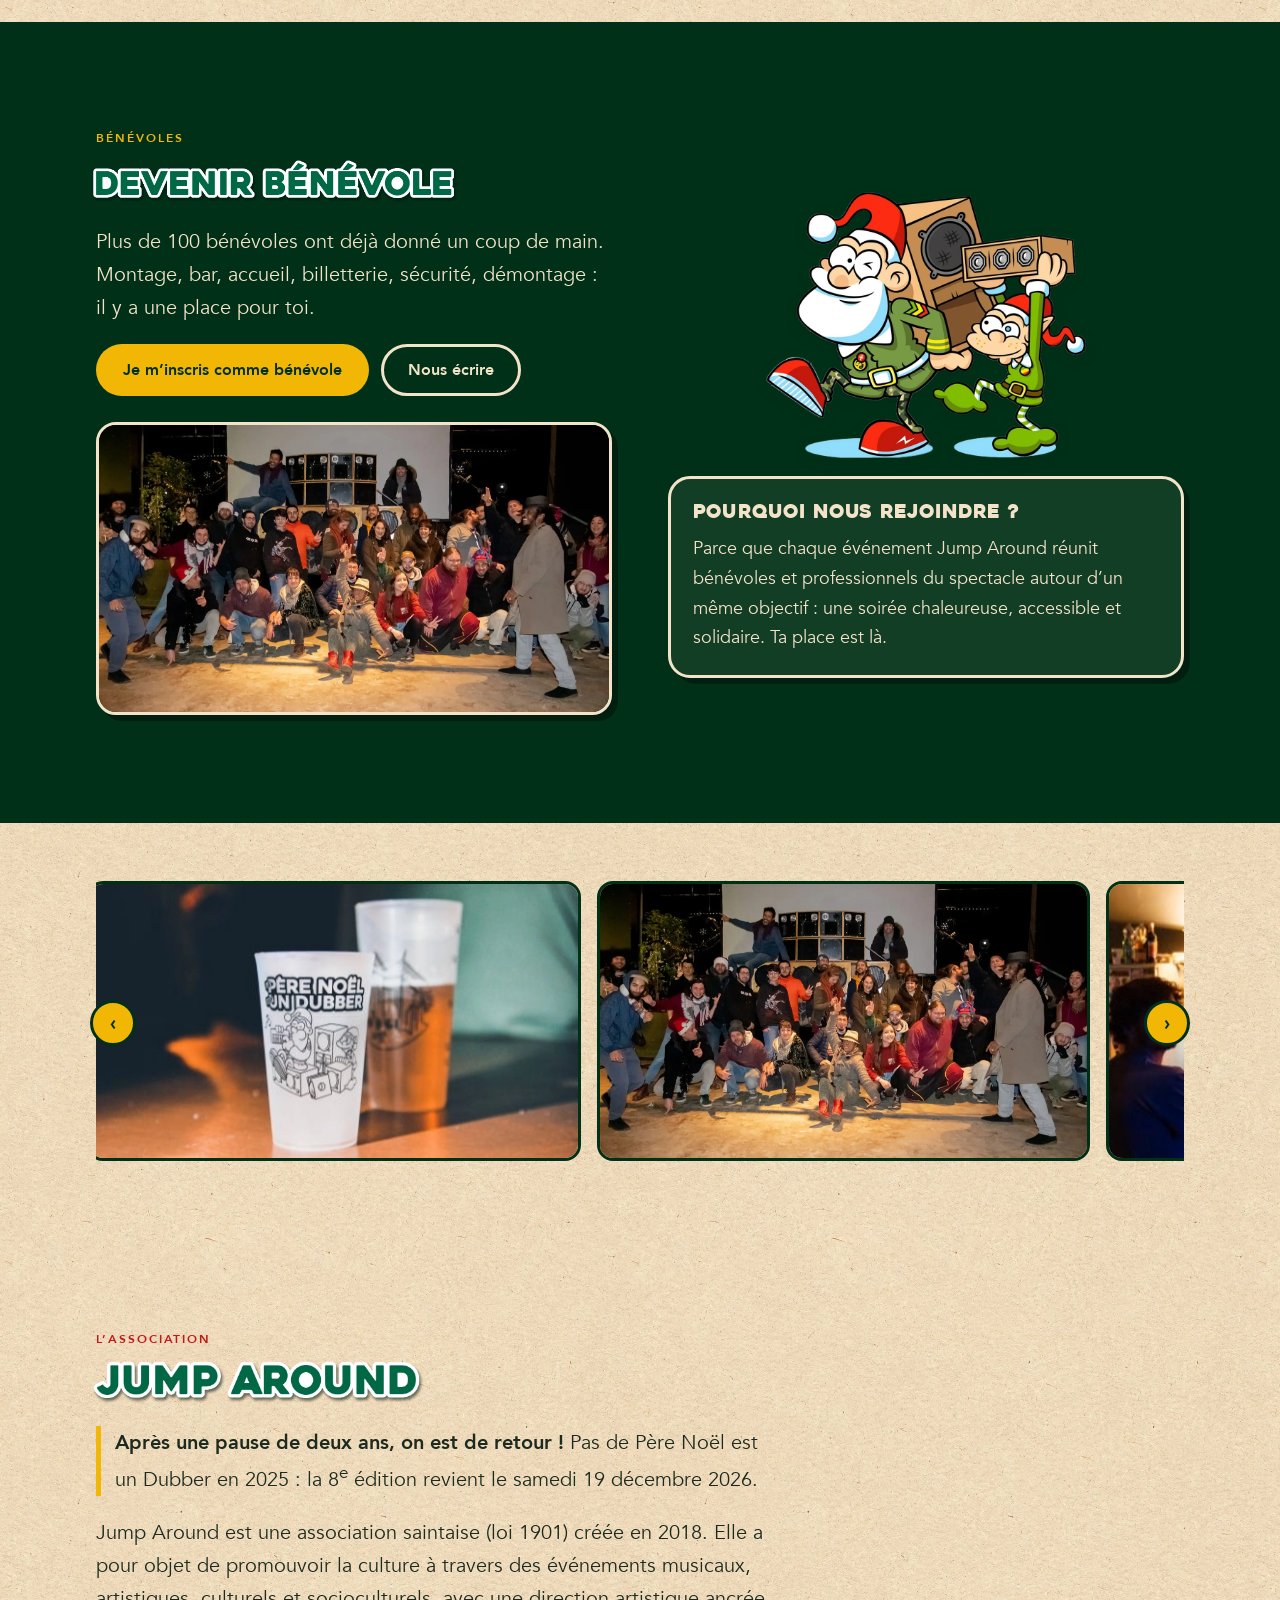
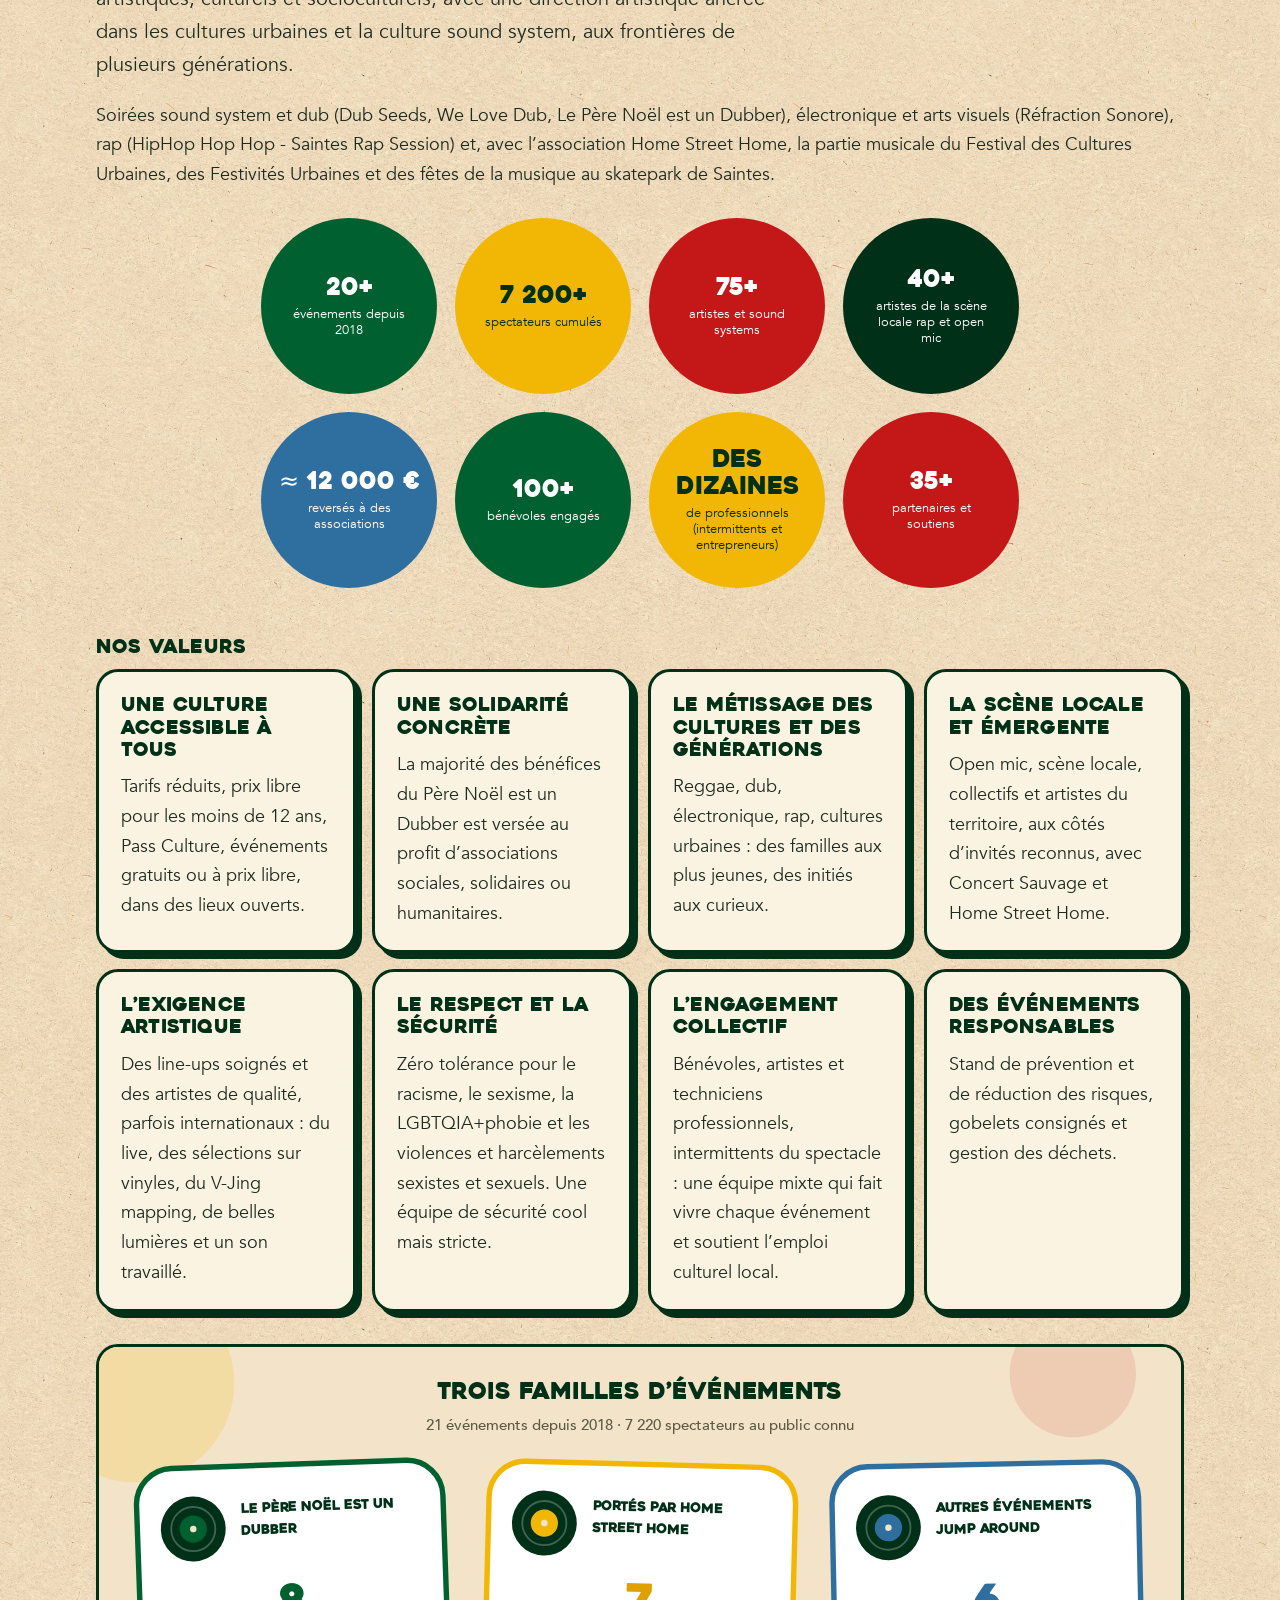
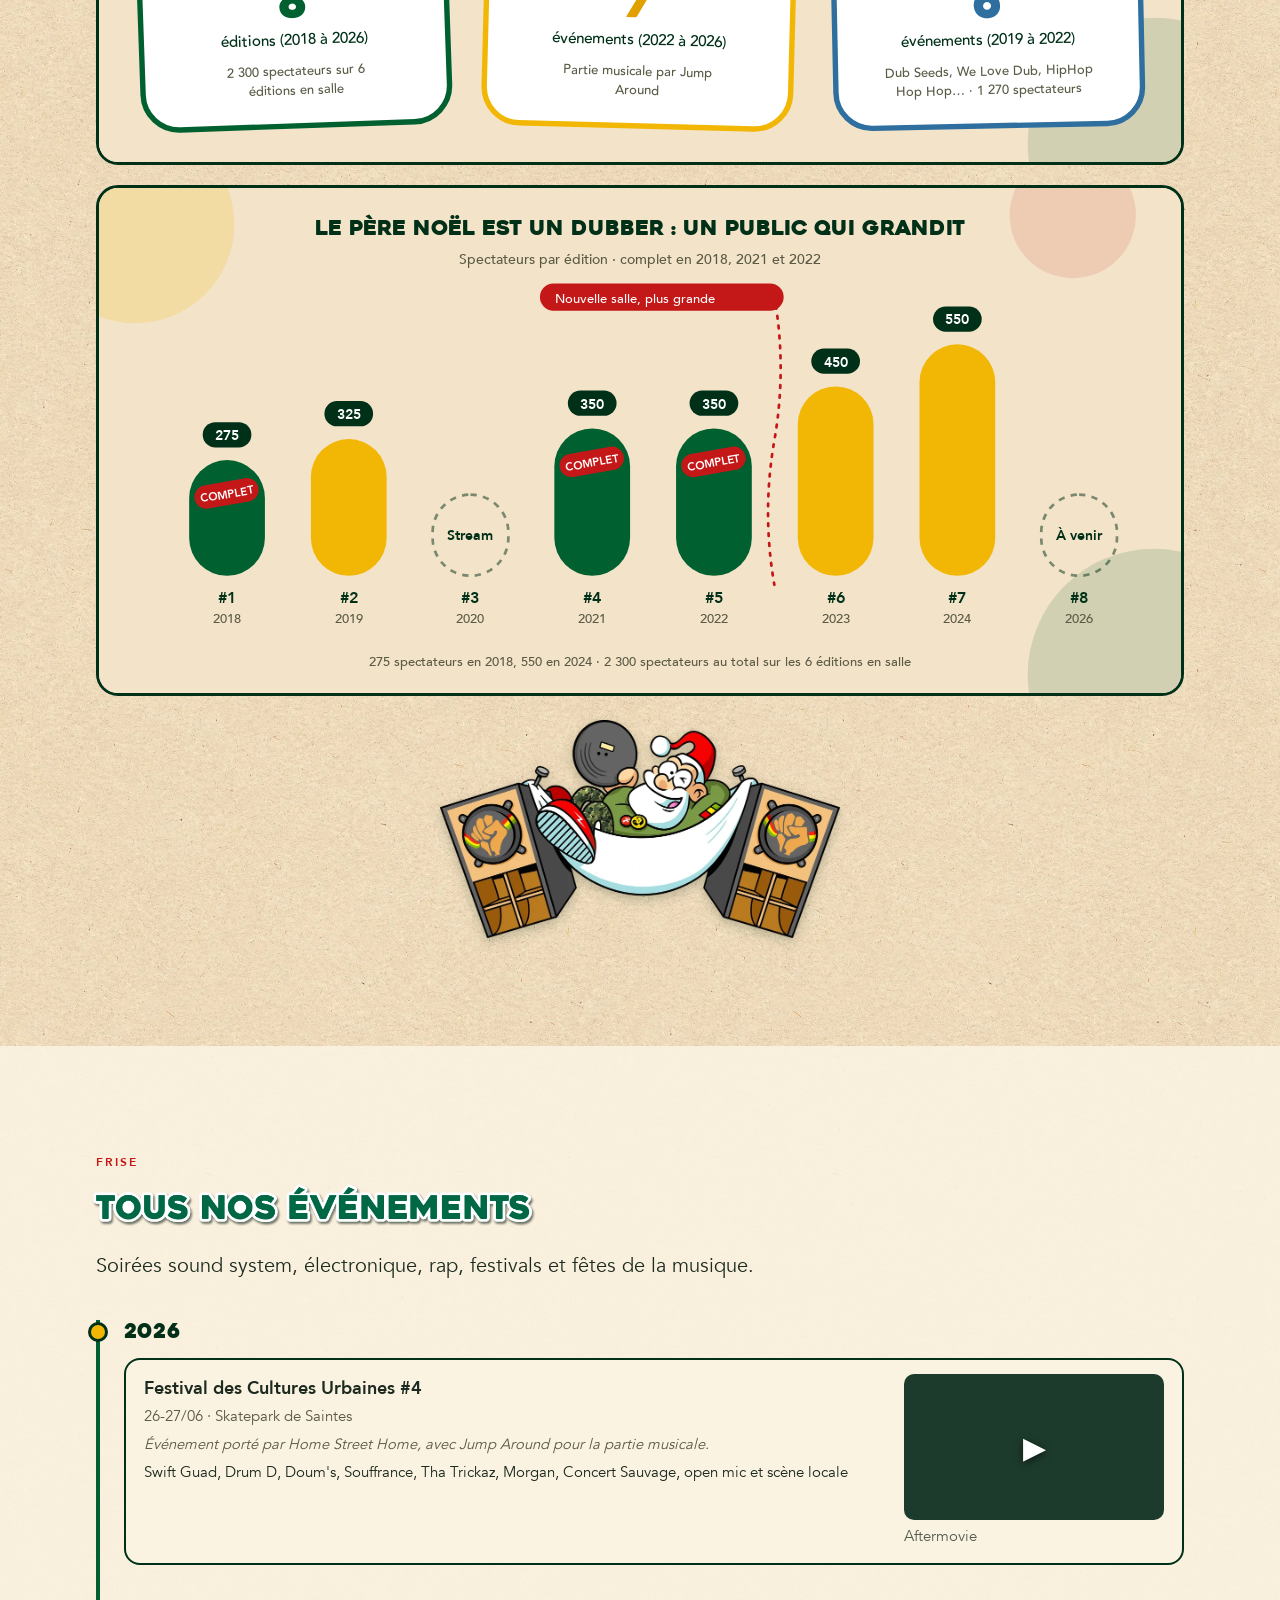
==== commit c6bb2e2d: "maj" ====
--- a/index.html
+++ b/index.html
@@ -69,7 +69,7 @@
 <div class="eyebrow">Programmation</div><h2 class="ht"><img src="assets/img/titres/6188e88c48.webp" alt="" aria-hidden="true" width="650" height="129" style="width:5.95em"><span class="sr">Au menu</span> <span style="font-size:.6em;font-weight:600;white-space:nowrap">à partir de 19h</span></h2>
 <p class="lead">Live, MC, vinyles et 6 SCOOPS fraîchement upgradés, de quoi faire trembler Mendès France.</p>
 <div class="grid3" style="margin-top:28px"><article class="card artist"><div class="pic"><img src="assets/img/artistes/youthie.webp" alt="Youthie" width="1772" height="1772" loading="lazy" decoding="async"></div><div class="in"><small>Live instrumental</small><div class="nm"><h3>Youthie</h3><p class="alinks"><a class="ico" href="https://www.instagram.com/youthie_records/" target="_blank" rel="noopener" aria-label="Instagram : Youthie" title="Instagram : Youthie"><i class="mi" style="-webkit-mask-image:url(assets/img/icons/icon-ig.svg);mask-image:url(assets/img/icons/icon-ig.svg)" aria-hidden="true"></i></a><a class="ico" href="https://www.facebook.com/youthierecords" target="_blank" rel="noopener" aria-label="Facebook : Youthie" title="Facebook : Youthie"><i class="mi" style="-webkit-mask-image:url(assets/img/icons/icon-fb.svg);mask-image:url(assets/img/icons/icon-fb.svg)" aria-hidden="true"></i></a><a class="ico" href="https://open.spotify.com/artist/5sSrpKd2fbeHty0UnG8BOG" target="_blank" rel="noopener" aria-label="Spotify : Youthie" title="Spotify : Youthie"><i class="mi" style="-webkit-mask-image:url(assets/img/icons/icon-sp.svg);mask-image:url(assets/img/icons/icon-sp.svg)" aria-hidden="true"></i></a><a class="ico" href="https://www.youthie.fr" target="_blank" rel="noopener" aria-label="Site web : Youthie" title="Site web : Youthie"><i class="mi" style="-webkit-mask-image:url(assets/img/icons/icon-web.svg);mask-image:url(assets/img/icons/icon-web.svg)" aria-hidden="true"></i></a><a class="ico" href="https://www.youtube.com/@youthie4817" target="_blank" rel="noopener" aria-label="YouTube : Youthie" title="YouTube : Youthie"><i class="mi" style="-webkit-mask-image:url(assets/img/icons/icon-yt.svg);mask-image:url(assets/img/icons/icon-yt.svg)" aria-hidden="true"></i></a></p></div><p style="margin:0">Multi-instrumentiste et productrice inspirée, Youthie insuffle un vent d’originalité sur la scène dub actuelle. Armée de sa trompette, de sa flûte ou de son accordéon, elle fusionne les racines du roots jamaïcain avec des mélodies venues des quatre coins du monde (influences balkans, orientales et jazz). Un dub organique, cuivré et solaire qui promet de faire vibrer le dancehall.</p></div></article><article class="card artist"><div class="pic"><img src="assets/img/artistes/dub-shepherds.webp" alt="Dub Shepherds" width="1772" height="1772" loading="lazy" decoding="async"></div><div class="in"><small>Live mix &amp; chant</small><div class="nm"><h3>Dub Shepherds<span class="aka"> (BAT Records)</span></h3><p class="alinks"><a class="ico" href="https://www.instagram.com/dubshepherds/" target="_blank" rel="noopener" aria-label="Instagram : Dub Shepherds" title="Instagram : Dub Shepherds"><i class="mi" style="-webkit-mask-image:url(assets/img/icons/icon-ig.svg);mask-image:url(assets/img/icons/icon-ig.svg)" aria-hidden="true"></i></a><a class="ico" href="https://www.facebook.com/dubshepherds" target="_blank" rel="noopener" aria-label="Facebook : Dub Shepherds" title="Facebook : Dub Shepherds"><i class="mi" style="-webkit-mask-image:url(assets/img/icons/icon-fb.svg);mask-image:url(assets/img/icons/icon-fb.svg)" aria-hidden="true"></i></a><a class="ico" href="https://open.spotify.com/artist/469KICjSNL6OnooZXseKSE" target="_blank" rel="noopener" aria-label="Spotify : Dub Shepherds" title="Spotify : Dub Shepherds"><i class="mi" style="-webkit-mask-image:url(assets/img/icons/icon-sp.svg);mask-image:url(assets/img/icons/icon-sp.svg)" aria-hidden="true"></i></a><a class="ico" href="https://bat-records.com/label/dub-shepherds/" target="_blank" rel="noopener" aria-label="Site web : Dub Shepherds" title="Site web : Dub Shepherds"><i class="mi" style="-webkit-mask-image:url(assets/img/icons/icon-web.svg);mask-image:url(assets/img/icons/icon-web.svg)" aria-hidden="true"></i></a><a class="ico" href="https://www.youtube.com/@dubshepherds" target="_blank" rel="noopener" aria-label="YouTube : Dub Shepherds" title="YouTube : Dub Shepherds"><i class="mi" style="-webkit-mask-image:url(assets/img/icons/icon-yt.svg);mask-image:url(assets/img/icons/icon-yt.svg)" aria-hidden="true"></i></a></p></div><p style="margin:0">Cofondateurs du label-studio BAT Records, Jolly Joseph (chant &amp; lyrics, membre de Zentone) et Doctor Charty (musicien et producteur) façonnent un son reggae roots / rocksteady authentique, perpétuant la grande tradition du sound system où règnent les spring reverbs, les phasers, les high pass filters et les space echoes !</p></div></article><article class="card artist"><div class="pic"><img src="assets/img/artistes/nofa.webp" alt="NOFA Sound System" width="1772" height="1772" loading="lazy" decoding="async"></div><div class="in"><small>Full sono 6 scoops</small><span class="gst">guests Mr Jean (sax) &amp; Little R (MC)</span><div class="nm"><h3>NOFA Sound System</h3><p class="alinks"><a class="ico" href="https://www.instagram.com/nofasoundsystem/" target="_blank" rel="noopener" aria-label="Instagram : NOFA Sound System" title="Instagram : NOFA Sound System"><i class="mi" style="-webkit-mask-image:url(assets/img/icons/icon-ig.svg);mask-image:url(assets/img/icons/icon-ig.svg)" aria-hidden="true"></i></a><a class="ico" href="https://www.facebook.com/Nofasound" target="_blank" rel="noopener" aria-label="Facebook : NOFA Sound System" title="Facebook : NOFA Sound System"><i class="mi" style="-webkit-mask-image:url(assets/img/icons/icon-fb.svg);mask-image:url(assets/img/icons/icon-fb.svg)" aria-hidden="true"></i></a><a class="ico" href="https://husmusic1.bandcamp.com" target="_blank" rel="noopener" aria-label="Bandcamp : NOFA Sound System" title="Bandcamp : NOFA Sound System"><i class="mi" style="-webkit-mask-image:url(assets/img/icons/icon-bc.svg);mask-image:url(assets/img/icons/icon-bc.svg)" aria-hidden="true"></i></a><a class="ico" href="https://www.youtube.com/@nofasoundsystem2180" target="_blank" rel="noopener" aria-label="YouTube : NOFA Sound System" title="YouTube : NOFA Sound System"><i class="mi" style="-webkit-mask-image:url(assets/img/icons/icon-yt.svg);mask-image:url(assets/img/icons/icon-yt.svg)" aria-hidden="true"></i></a></p></div><p style="margin:0">Depuis près de 20 ans, NOFA diffuse une sélection 100 % vinyles, militante et empreinte de spiritualité, sur sa sono artisanale construite dans la plus pure tradition jamaïcaine des années 70. En un mot comme en plusieurs, NOFA : No One Fights Alone.</p></div></article><article class="card artist"><div class="pic"><img src="assets/img/artistes/little-r.webp" alt="Little R" width="1772" height="1772" loading="lazy" decoding="async"></div><div class="in"><small>MC · guest de NOFA</small><div class="nm"><h3>Little R</h3><p class="alinks"><a class="ico" href="https://www.instagram.com/liiittle_r/" target="_blank" rel="noopener" aria-label="Instagram : Little R" title="Instagram : Little R"><i class="mi" style="-webkit-mask-image:url(assets/img/icons/icon-ig.svg);mask-image:url(assets/img/icons/icon-ig.svg)" aria-hidden="true"></i></a><a class="ico" href="https://www.facebook.com/profile.php?id=100043367648362" target="_blank" rel="noopener" aria-label="Facebook : Little R" title="Facebook : Little R"><i class="mi" style="-webkit-mask-image:url(assets/img/icons/icon-fb.svg);mask-image:url(assets/img/icons/icon-fb.svg)" aria-hidden="true"></i></a><a class="ico" href="https://open.spotify.com/artist/6Iyep64H1NAzgj1WBhPWWX" target="_blank" rel="noopener" aria-label="Spotify : Little R" title="Spotify : Little R"><i class="mi" style="-webkit-mask-image:url(assets/img/icons/icon-sp.svg);mask-image:url(assets/img/icons/icon-sp.svg)" aria-hidden="true"></i></a></p></div><p style="margin:0">Figure de la scène sound system depuis les années 2000, avec de nombreuses sorties et collaborations (Kanka, Weeding Dub, Dub Machinist, Miniman, Roots Zombie…), Little R viendra poser son flow énergique, entre vibes roots, steppers et sonorités digitales, pour enflammer les sessions avec son intensité inna Digital Dub Style.</p></div></article><article class="card artist"><div class="pic"><img src="assets/img/artistes/lions-crown.webp" alt="Lion’s Crown Sound" width="1772" height="1772" loading="lazy" decoding="async"></div><div class="in"><small>Opening</small><div class="nm"><h3>Lion’s Crown Sound</h3><p class="alinks"><a class="ico" href="https://www.instagram.com/lions_crown_sound_system/" target="_blank" rel="noopener" aria-label="Instagram : Lion’s Crown Sound" title="Instagram : Lion’s Crown Sound"><i class="mi" style="-webkit-mask-image:url(assets/img/icons/icon-ig.svg);mask-image:url(assets/img/icons/icon-ig.svg)" aria-hidden="true"></i></a><a class="ico" href="https://www.facebook.com/profile.php?id=100094031743222" target="_blank" rel="noopener" aria-label="Facebook : Lion’s Crown Sound" title="Facebook : Lion’s Crown Sound"><i class="mi" style="-webkit-mask-image:url(assets/img/icons/icon-fb.svg);mask-image:url(assets/img/icons/icon-fb.svg)" aria-hidden="true"></i></a></p></div><p style="margin:0">Actifs depuis 2023, Kemaroots et Thib’ Operator portent la relève rochelaise. Ils ouvriront le bal en faisant vibrer les basses de la sono avec une sélection exigeante, strictly vinyles !</p></div></article><article class="card artist"><div class="pic"><img src="assets/img/artistes/mr-jean.webp" alt="Mr Jean" width="900" height="900" loading="lazy" decoding="async"></div><div class="in"><small>Sax · guest de NOFA</small><div class="nm"><h3>Mr Jean</h3><p class="alinks"><a class="ico" href="https://www.instagram.com/ensemblenationaldereggae/" target="_blank" rel="noopener" aria-label="Instagram : Mr Jean" title="Instagram : Mr Jean"><i class="mi" style="-webkit-mask-image:url(assets/img/icons/icon-ig.svg);mask-image:url(assets/img/icons/icon-ig.svg)" aria-hidden="true"></i></a><a class="ico" href="https://www.facebook.com/jean.guietcanet" target="_blank" rel="noopener" aria-label="Facebook : Mr Jean" title="Facebook : Mr Jean"><i class="mi" style="-webkit-mask-image:url(assets/img/icons/icon-fb.svg);mask-image:url(assets/img/icons/icon-fb.svg)" aria-hidden="true"></i></a><a class="ico" href="https://open.spotify.com/artist/5oJC14mhgGNsYIiGhdGnzk" target="_blank" rel="noopener" aria-label="Spotify : Mr Jean" title="Spotify : Mr Jean"><i class="mi" style="-webkit-mask-image:url(assets/img/icons/icon-sp.svg);mask-image:url(assets/img/icons/icon-sp.svg)" aria-hidden="true"></i></a></p></div><p style="margin:0">Professeur de saxophone dans la région bordelaise, Mr Jean se consacre à son instrument au sein de nombreuses formations et aux côtés de différents artistes : Pedibus Orchestra (orchestre de rue), Klem Cofee (chanson française), Déclic Circus et Cirk’onflex (cirque), divers spectacles de théâtre, Malikal (musiques du monde), LiDiop (reggae) et plusieurs formations jazz. Il improvise aussi avec DJ Kriis sur de la drum and bass. Cofondateur de l’Ensemble National de Reggae (ENR), il sillonne les routes de France et d’Europe depuis plus de 10 ans.</p></div></article></div>
-<div id="runningorder" hidden style="margin:28px auto 0;max-width:560px;border-radius:18px;overflow:hidden;box-shadow:0 6px 0 #00301a"><a href="assets/img/running-order-pneud8.jpg" download title="Télécharger le running order"><img src="assets/img/running-order-pneud8.jpg" alt="Running order du samedi 19 décembre. 19h Lion’s Crown Sound (opening), 20h30 NOFA Sound System feat. Little R et Mr Jean, 22h Dub Shepherds (live mix et chant), 23h30 Youthie (live), 00h45 NOFA Sound System feat. Little R et Mr Jean" width="1080" height="1350" loading="lazy" decoding="async" style="display:block;width:100%;height:auto"></a></div>
+<div id="runningorder" hidden style="margin:28px auto 0;max-width:560px;border-radius:18px;overflow:hidden;box-shadow:0 6px 0 #00301a"><a href="assets/img/running-order-pneud8.jpg" download title="Télécharger le running order"><img src="assets/img/running-order-pneud8.jpg" alt="Running order du samedi 19 décembre. 19h Lion’s Crown Sound (opening), 20h30 NOFA Sound System feat. Little R et Mr Jean, 22h Dub Shepherds (live mix et chant), 23h15 Youthie (live), 00h30 NOFA Sound System feat. Little R et Mr Jean" width="1080" height="1350" loading="lazy" decoding="async" style="display:block;width:100%;height:auto"></a></div>
 <script>try{if(Date.now()>=Date.parse('2026-12-12T06:00:00+01:00')){var r=document.getElementById('runningorder');if(r)r.hidden=false}}catch(e){}</script>
 <img class="ill" src="assets/img/illus/table-mixage.webp" alt="Illustration d’une édition précédente : le Père Noël à la table de mixage" width="900" height="318" loading="lazy" decoding="async" style="width:min(440px,85%);margin-top:40px">
 <h3 id="playlist" style="margin-top:28px">La playlist de la soirée</h3>
@@ -104,7 +104,7 @@
 <li><b>Sortie</b><span>Sortie non définitive sur présentation du bracelet remis à l’entrée.</span></li>
 <li><b>Accessibilité</b><span>Lieu accessible à tous les handicaps. Tout le monde est le bienvenu, dans le respect et la bienveillance.</span></li>
 <li><b>Contact</b><span><a href="mailto:assojumparound@gmail.com">assojumparound@gmail.com</a>, ou sur Messenger / Instagram.</span></li>
-</ul><div class="card ro-auto" data-show-from="2026-12-12T06:00:00+01:00" hidden style="margin-top:20px"><h3>Horaires de passage</h3><ul class="facts" style="margin:0"><li><b>19h</b><span><strong>Lion’s Crown Sound</strong> · warm up</span></li><li><b>20h30</b><span><strong>NOFA Sound System</strong> · feat. Little R &amp; Mr Jean</span></li><li><b>22h</b><span><strong>Dub Shepherds</strong> · live mix &amp; chant</span></li><li><b>23h30</b><span><strong>Youthie</strong> · live</span></li><li><b>00h45</b><span><strong>NOFA Sound System</strong> · feat. Little R &amp; Mr Jean</span></li></ul></div><script>(function(){var n=document.querySelectorAll(".ro-auto[data-show-from]");for(var i=0;i<n.length;i++){if(Date.now()>=new Date(n[i].getAttribute("data-show-from")).getTime())n[i].hidden=false;}})();</script></div>
+</ul><div class="card ro-auto" data-show-from="2026-12-12T06:00:00+01:00" hidden style="margin-top:20px"><h3>Horaires de passage</h3><ul class="facts" style="margin:0"><li><b>19h</b><span><strong>Lion’s Crown Sound</strong> · warm up</span></li><li><b>20h30</b><span><strong>NOFA Sound System</strong> · feat. Little R &amp; Mr Jean</span></li><li><b>22h</b><span><strong>Dub Shepherds</strong> · live mix &amp; chant</span></li><li><b>23h15</b><span><strong>Youthie</strong> · live</span></li><li><b>00h30</b><span><strong>NOFA Sound System</strong> · feat. Little R &amp; Mr Jean</span></li></ul></div><script>(function(){var n=document.querySelectorAll(".ro-auto[data-show-from]");for(var i=0;i<n.length;i++){if(Date.now()>=new Date(n[i].getAttribute("data-show-from")).getTime())n[i].hidden=false;}})();</script></div>
 <div><div class="card" style="margin-bottom:20px"><h3>Zone de respect mutuel</h3><p style="margin:0">Zéro tolérance pour les comportements discriminatoires, racistes, sexistes, LGBTQIA+phobes et les violences et harcèlements sexistes et sexuels (VHSS). Respecte-toi, respecte les autres et veille sur tes potes.</p></div>
 <div class="card"><h3>Prévention &amp; gobelets</h3><p style="margin:0">Stand de prévention et de réduction des risques sur place. Au bar, les gobelets sont consignés : rapporte-le ou garde-le en souvenir.</p></div></div>
 </div></section>
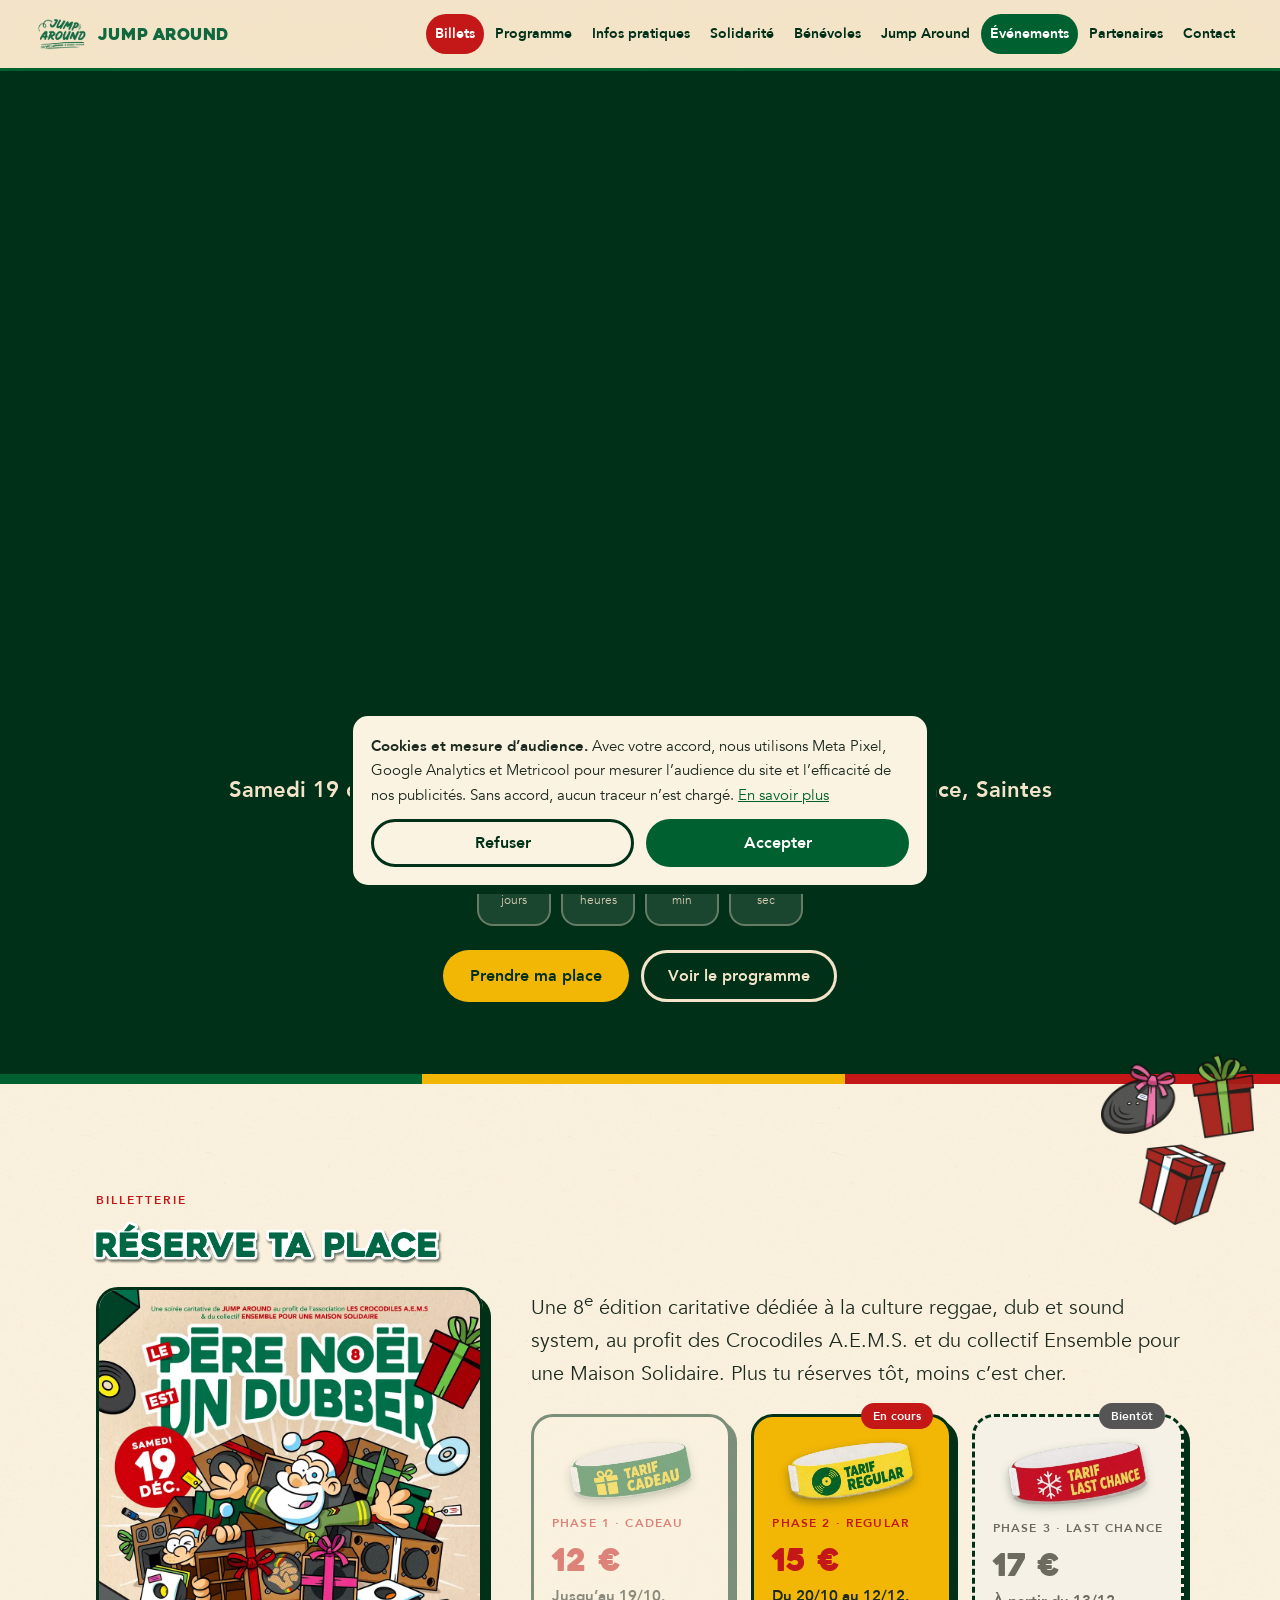
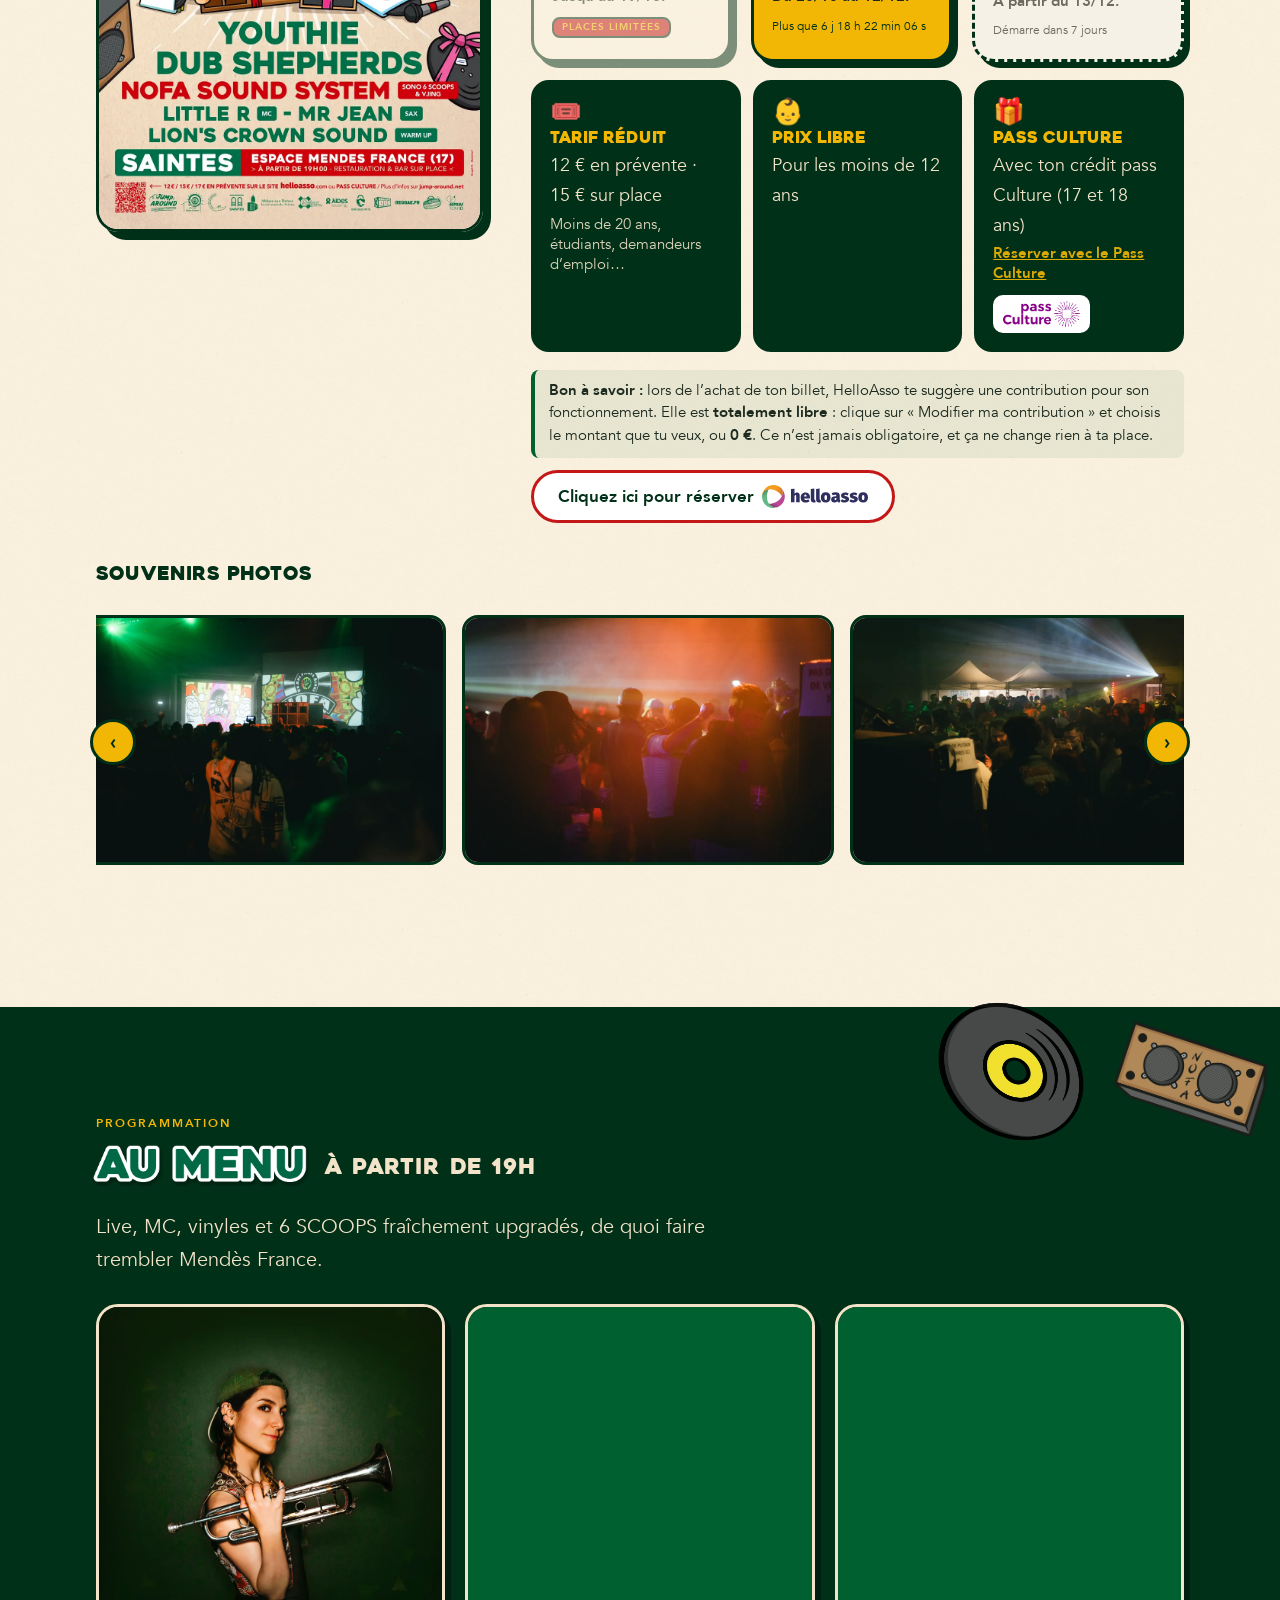
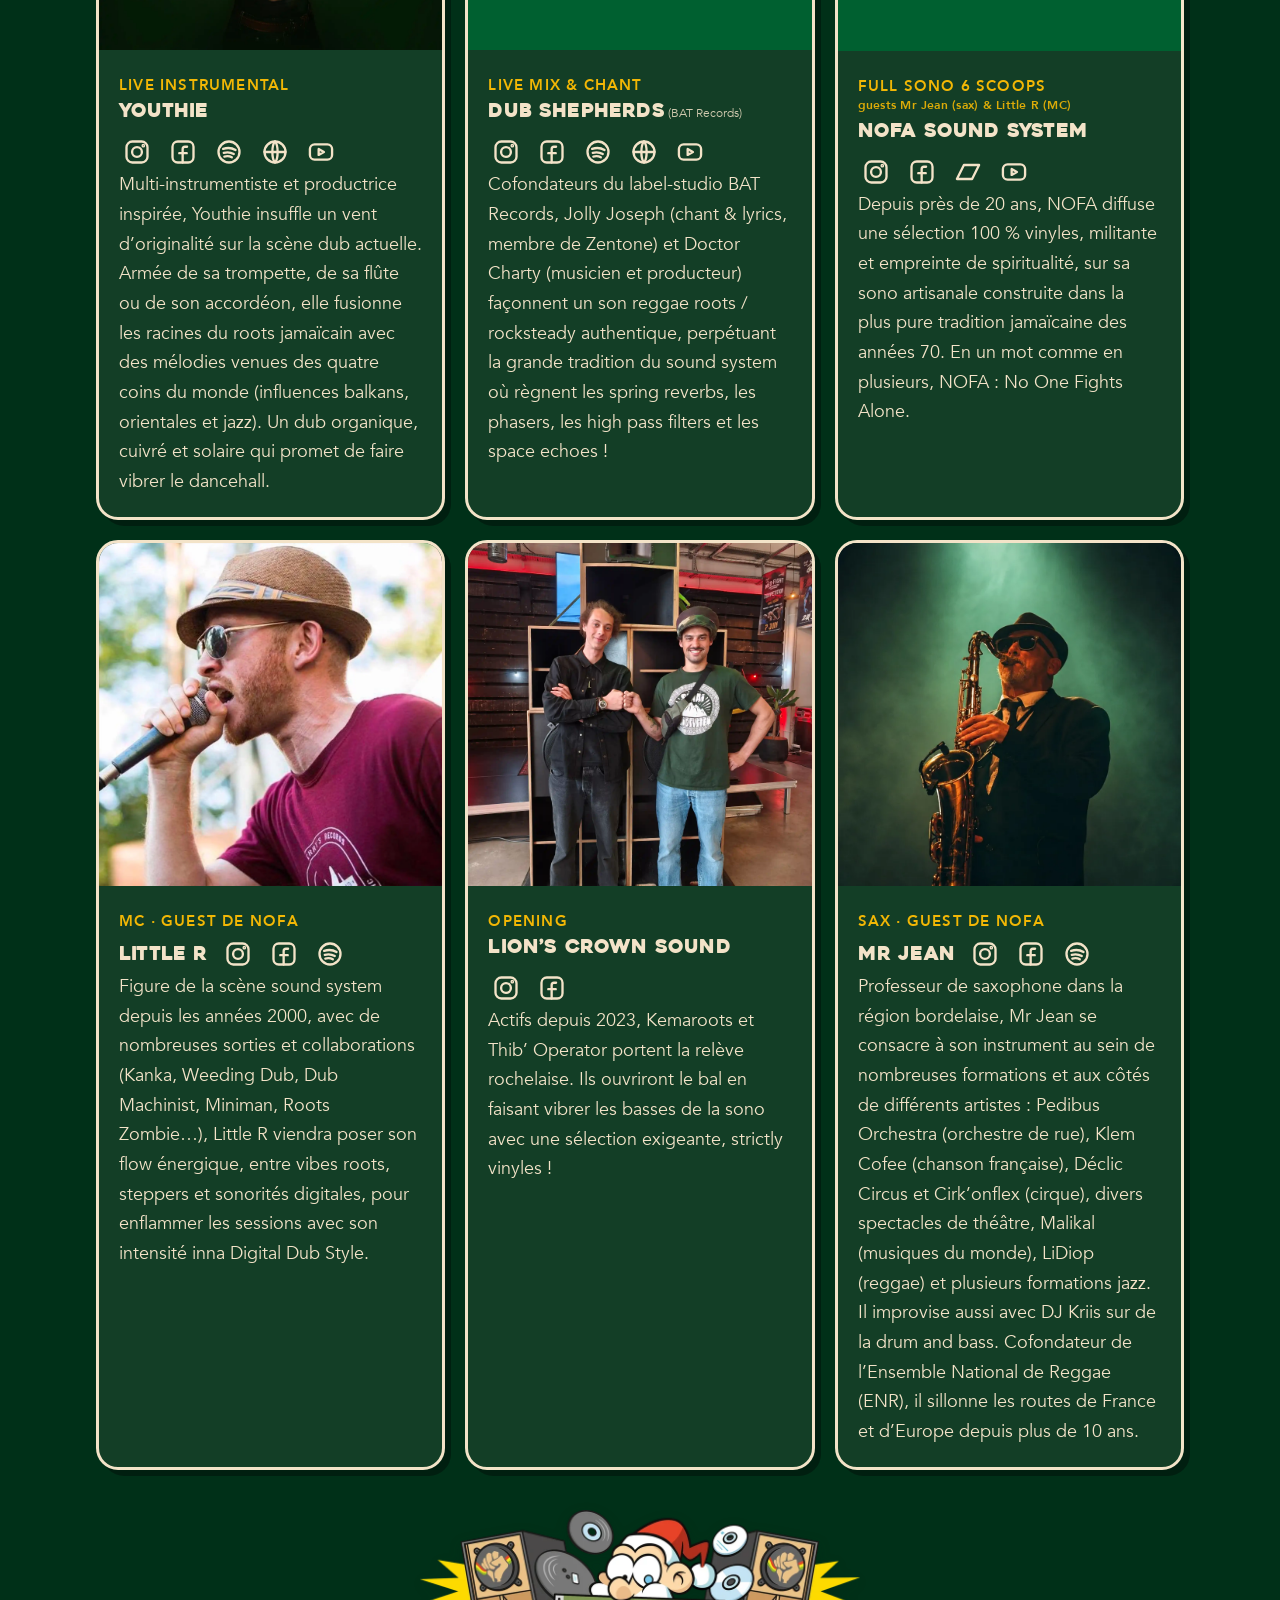
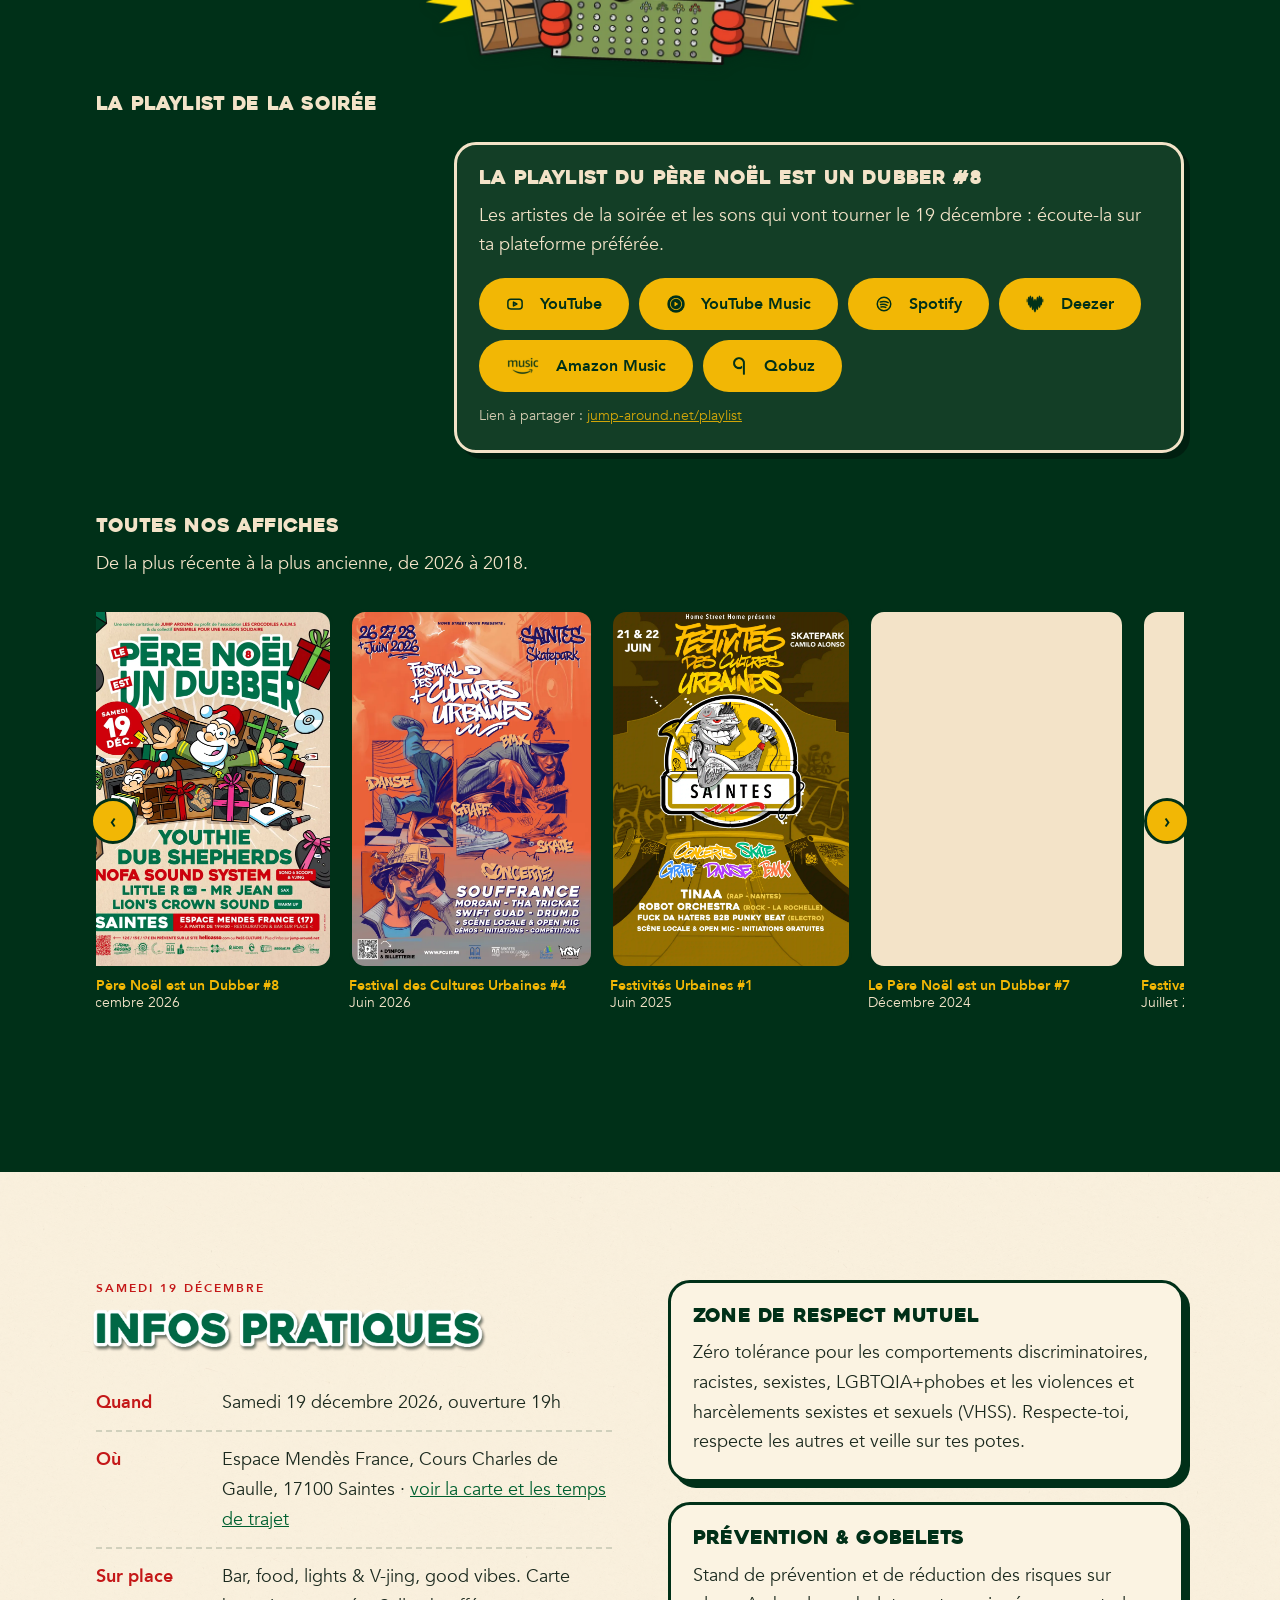
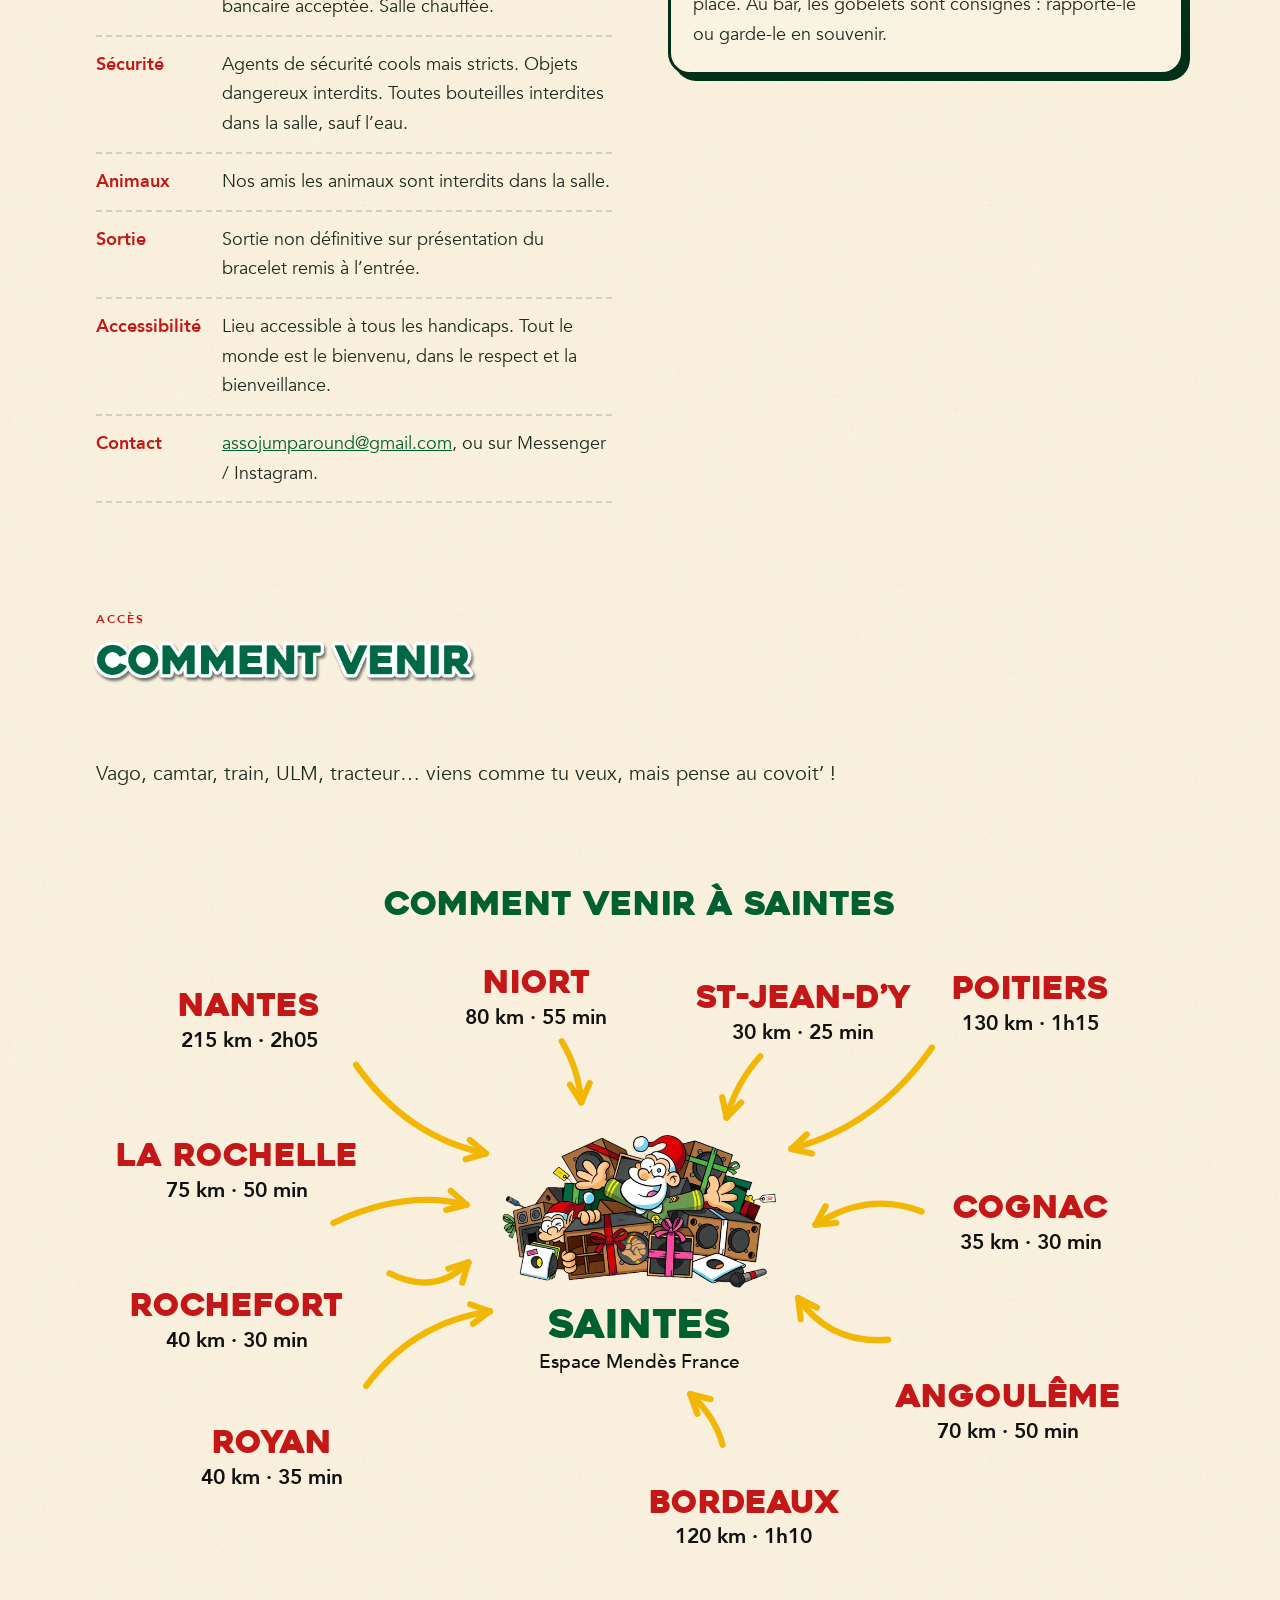
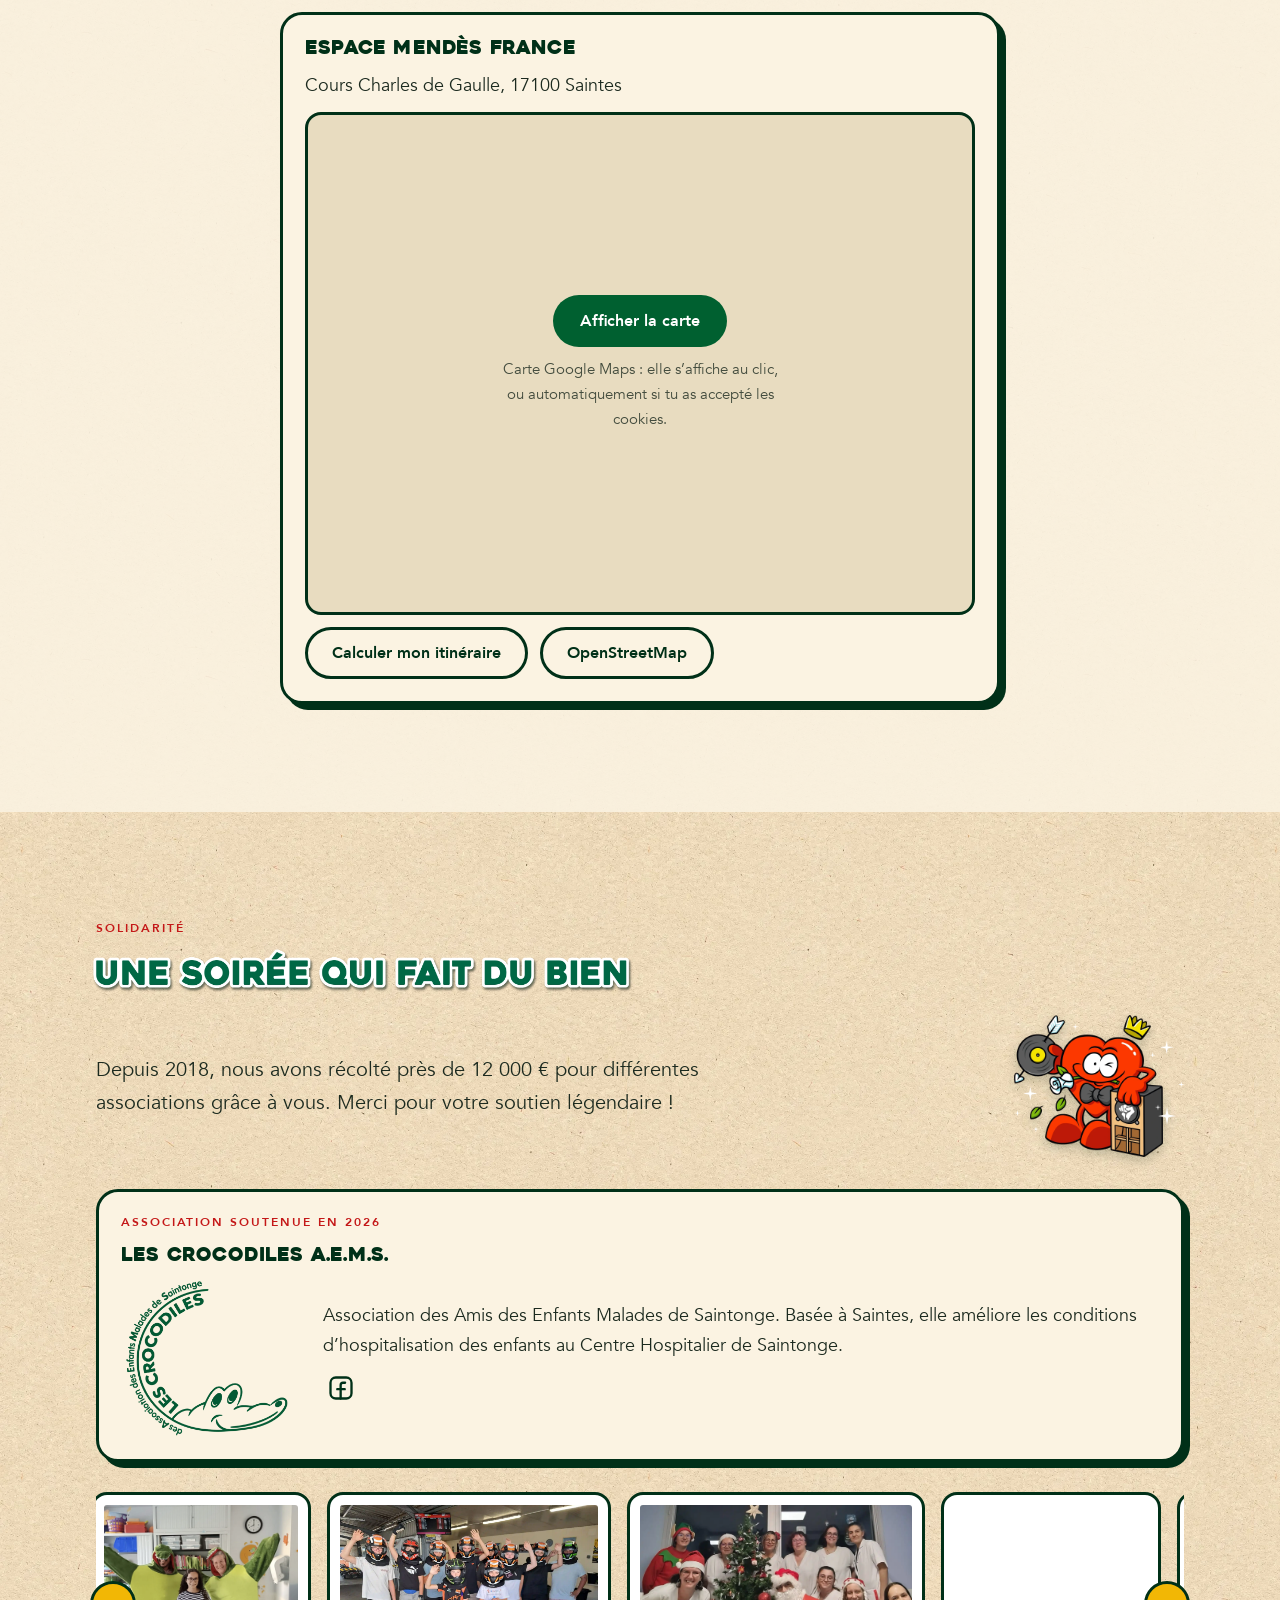
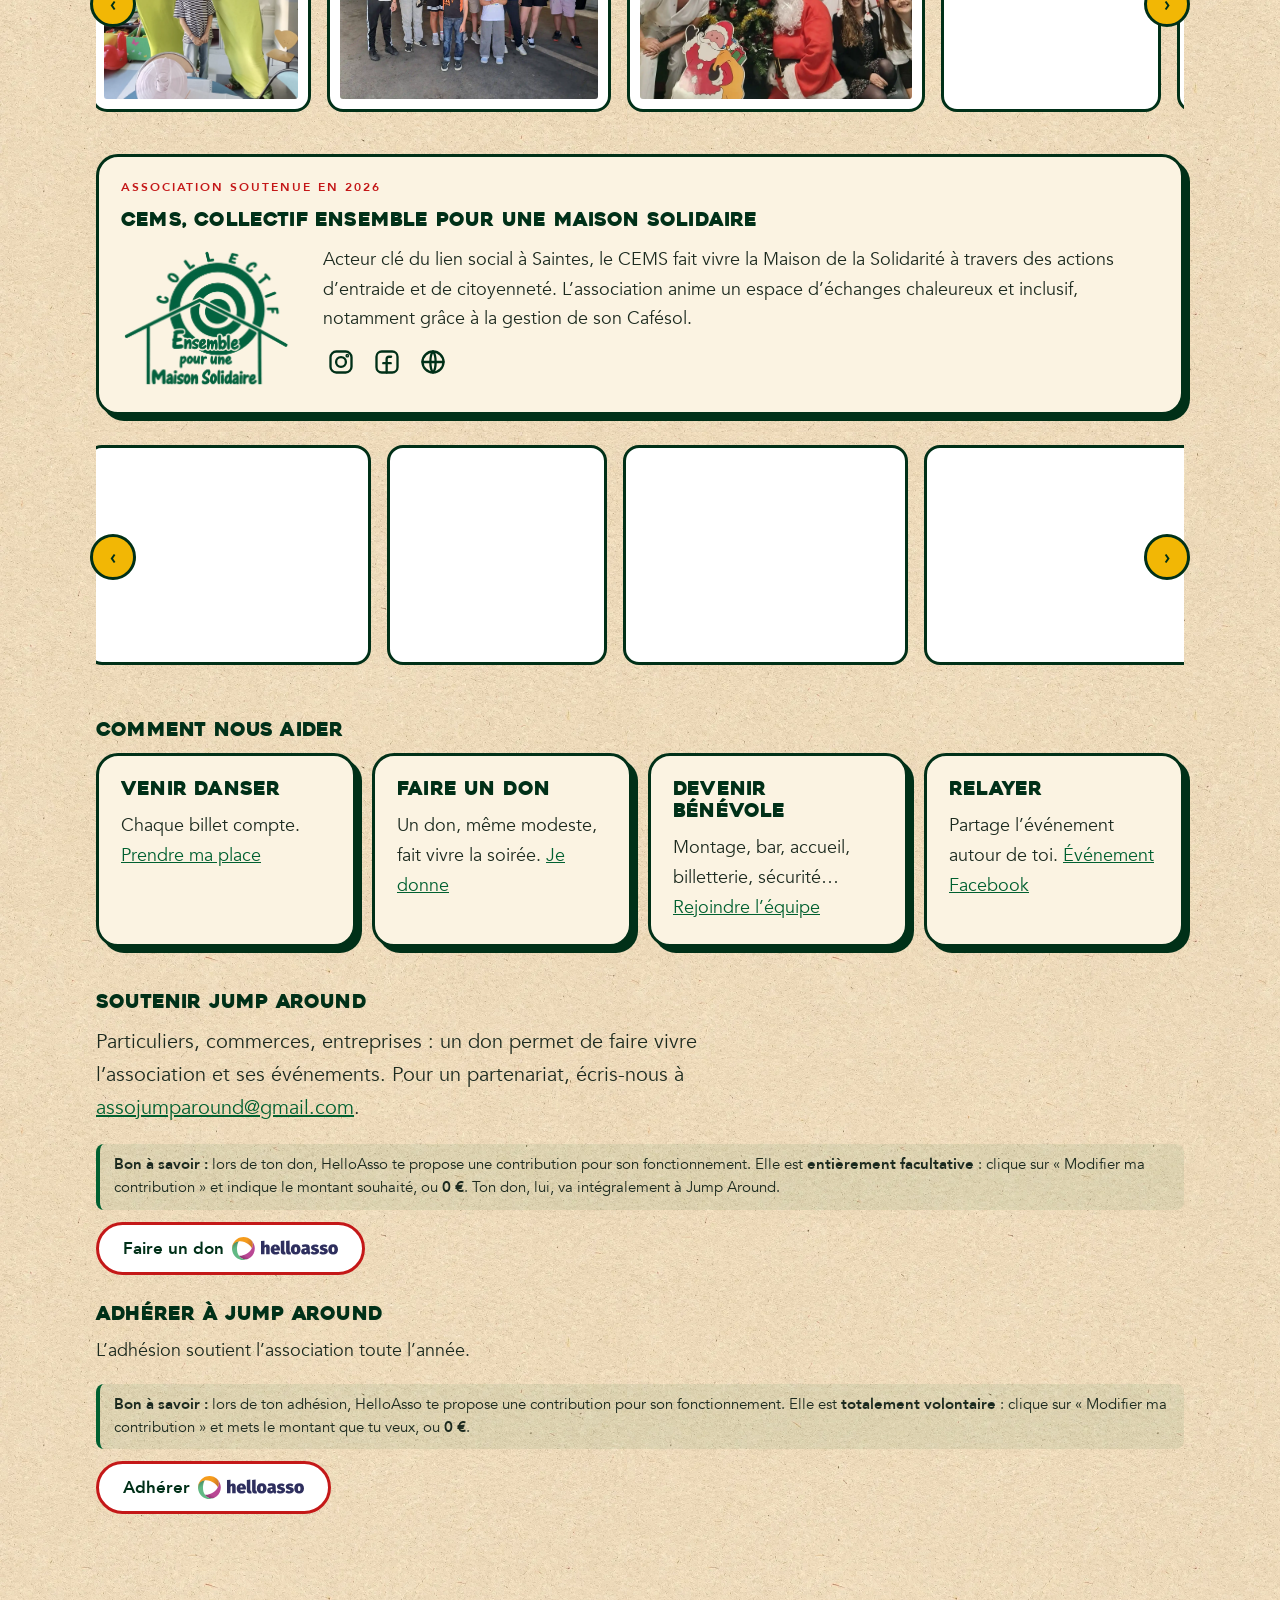
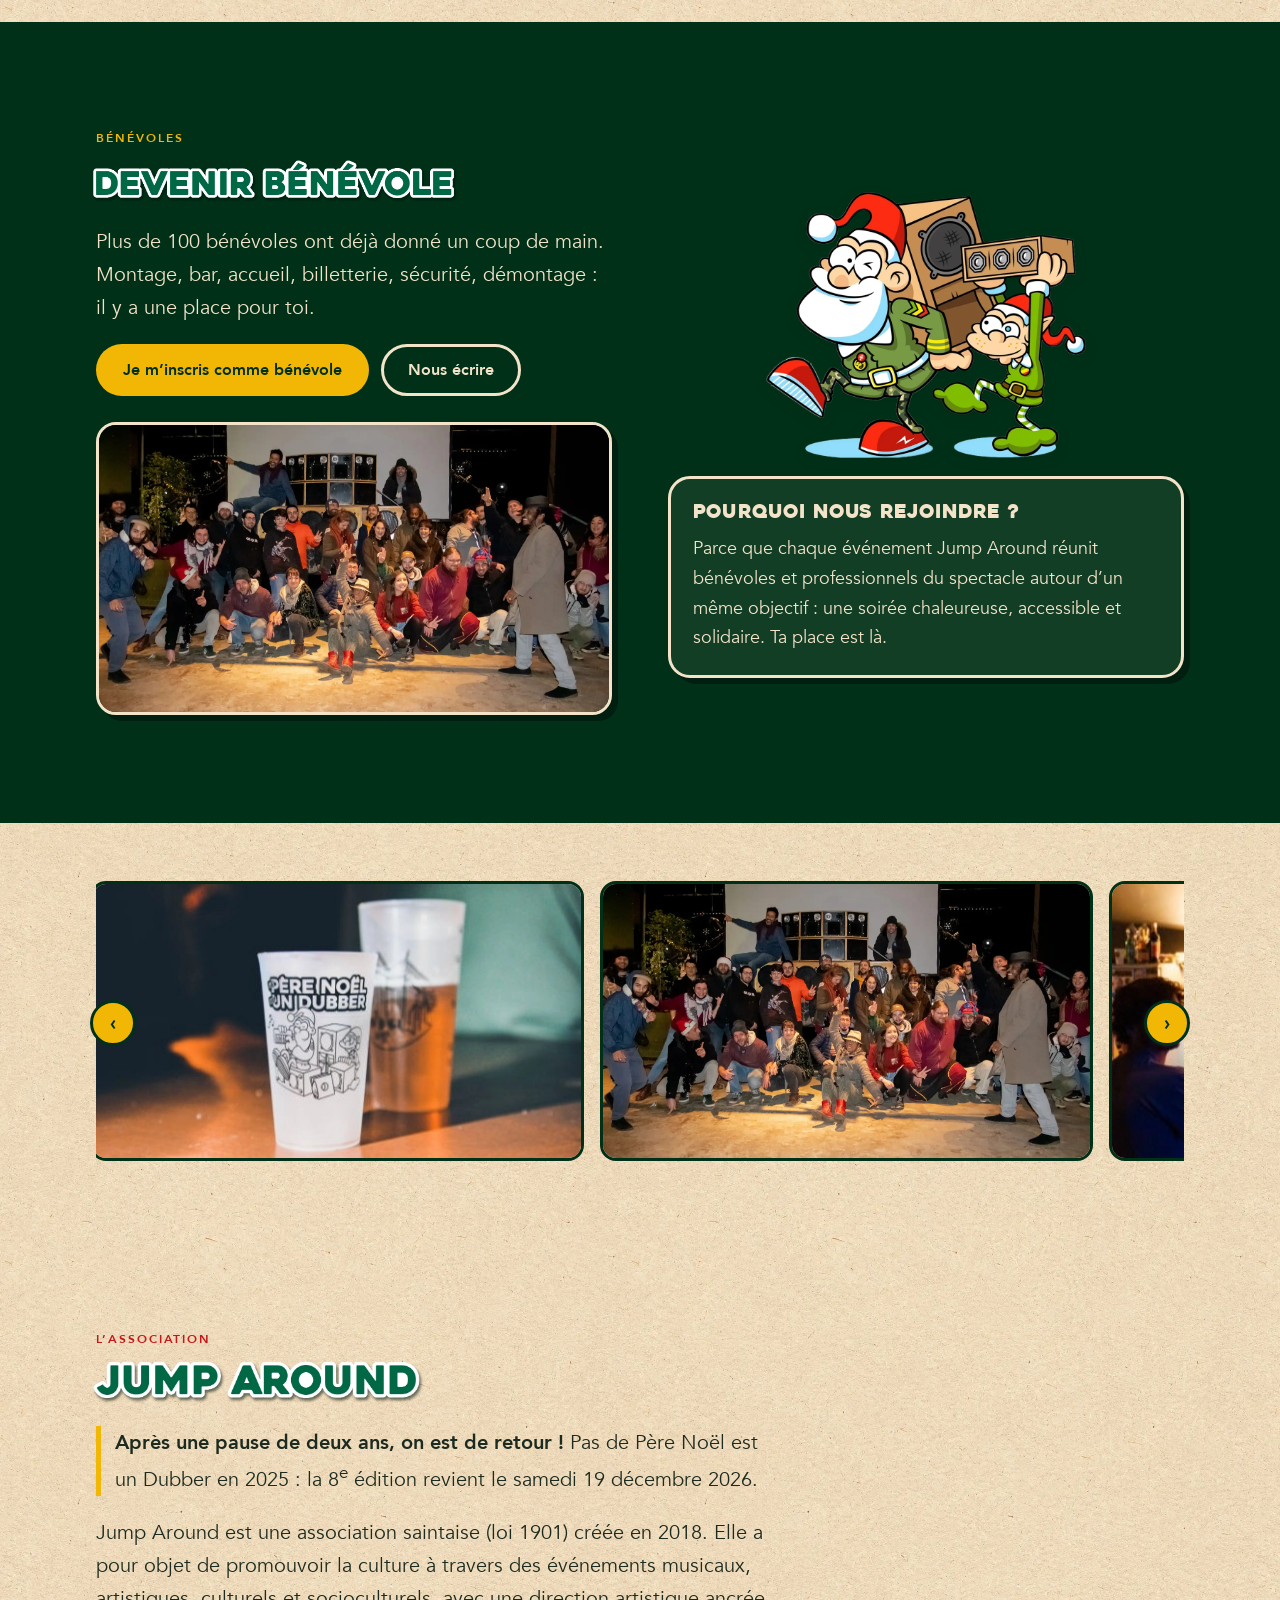
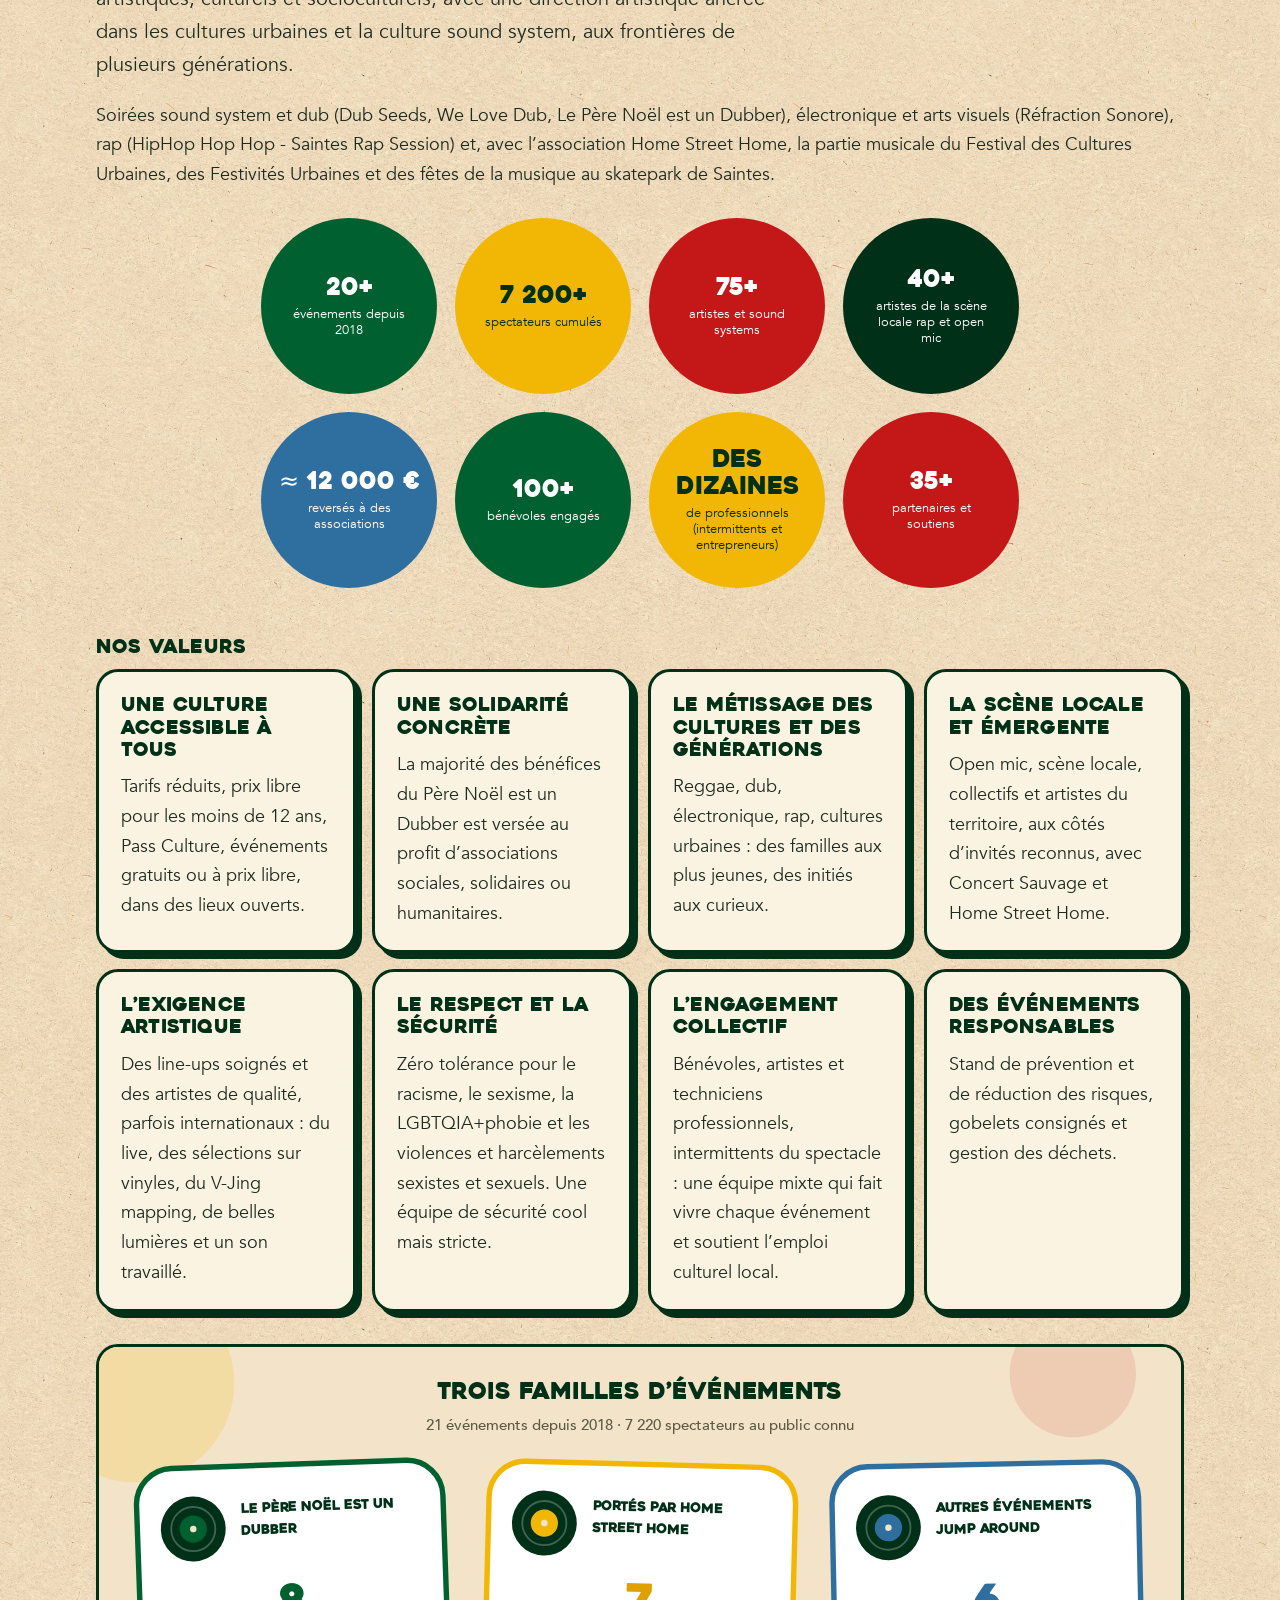
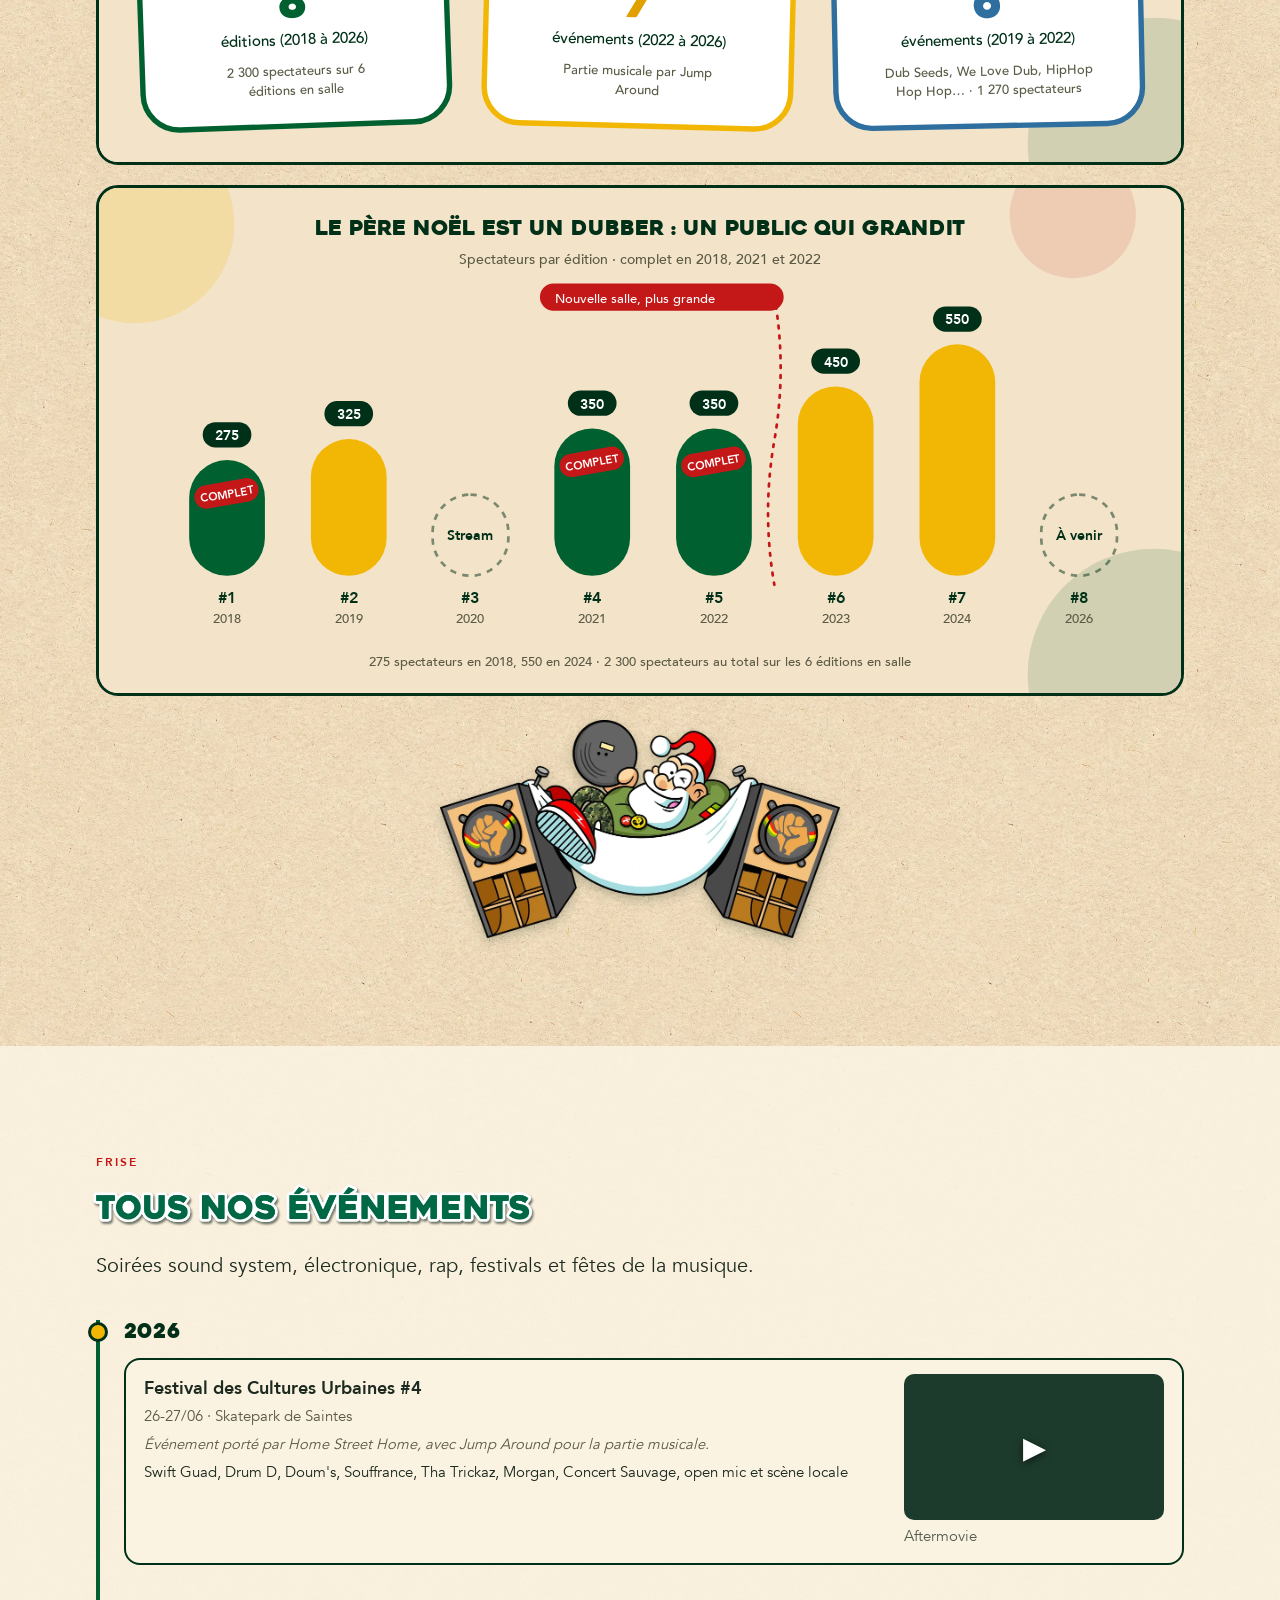
==== commit 32147f8d: "maj" ====
--- a/index.html
+++ b/index.html
@@ -178,7 +178,7 @@
 <section id="partenaires"><div class="wrap">
 <div class="eyebrow">Merci</div><h2 class="ht"><img src="assets/img/titres/18a5ba05cd.webp" alt="" aria-hidden="true" width="1598" height="131" style="width:14.39em"><span class="sr">Ils nous soutiennent</span></h2>
 <p class="lead">Collectivités, lieux, associations, médias et entreprises : merci à tous ceux qui rendent ces événements possibles.</p>
-<div class="plogos"><div class="pgimg pgd"><img src="assets/img/partenaires/partenaires-principaux.webp" alt="Logos : La Graine d’Orge, Restaurant Chez les Filles, Optical Center, GNK Sécurité, ArtGrafik Digital, Les Crocodiles, Collectif Ensemble pour une Maison Solidaire" width="2000" height="288" loading="lazy" decoding="async"><a class="pglink" href="https://www.bar-graine-dorge.fr/" target="_blank" rel="noopener" aria-label="La Graine d’Orge" style="left:2.08%;top:12.50%;width:12.60%;height:75.00%"></a><a class="pglink" href="https://chezlesfillesrestaurant.fr/" target="_blank" rel="noopener" aria-label="Restaurant Chez les Filles" style="left:17.28%;top:12.50%;width:8.59%;height:75.00%"></a><a class="pglink" href="https://opticien.optical-center.fr/66-opticien-saint-georges-des-coteaux-saintes-optical-center" target="_blank" rel="noopener" aria-label="Optical Center" style="left:28.47%;top:12.50%;width:7.18%;height:75.00%"></a><a class="pglink" href="https://www.nk-securite.com/" target="_blank" rel="noopener" aria-label="GNK Sécurité" style="left:38.25%;top:12.50%;width:12.70%;height:75.00%"></a><a class="pglink" href="https://www.artgrafik.fr" target="_blank" rel="noopener" aria-label="ArtGrafik Digital" style="left:53.45%;top:12.50%;width:12.60%;height:75.00%"></a><a class="pglink" href="https://www.facebook.com/lescrocodilesaems" target="_blank" rel="noopener" aria-label="Les Crocodiles" style="left:71.45%;top:12.50%;width:11.27%;height:75.00%"></a><a class="pglink" href="https://maisondelasolidarite.wordpress.com" target="_blank" rel="noopener" aria-label="Collectif Ensemble pour une Maison Solidaire" style="left:85.32%;top:12.50%;width:12.60%;height:75.00%"></a></div><div class="pgimg pgm"><img src="assets/img/partenaires/partenaires-principaux-mobile.webp" alt="Logos : La Graine d’Orge, Restaurant Chez les Filles, Optical Center, GNK Sécurité, ArtGrafik Digital, Les Crocodiles, Collectif Ensemble pour une Maison Solidaire" width="1120" height="492" loading="lazy" decoding="async"><a class="pglink" href="https://www.bar-graine-dorge.fr/" target="_blank" rel="noopener" aria-label="La Graine d’Orge" style="left:9.59%;top:7.32%;width:20.57%;height:39.02%"></a><a class="pglink" href="https://chezlesfillesrestaurant.fr/" target="_blank" rel="noopener" aria-label="Restaurant Chez les Filles" style="left:34.80%;top:7.32%;width:13.63%;height:39.02%"></a><a class="pglink" href="https://opticien.optical-center.fr/66-opticien-saint-georges-des-coteaux-saintes-optical-center" target="_blank" rel="noopener" aria-label="Optical Center" style="left:53.07%;top:7.32%;width:11.40%;height:39.02%"></a><a class="pglink" href="https://www.nk-securite.com/" target="_blank" rel="noopener" aria-label="GNK Sécurité" style="left:69.05%;top:7.32%;width:21.35%;height:39.02%"></a><a class="pglink" href="https://www.artgrafik.fr" target="_blank" rel="noopener" aria-label="ArtGrafik Digital" style="left:14.57%;top:53.66%;width:22.75%;height:39.02%"></a><a class="pglink" href="https://www.facebook.com/lescrocodilesaems" target="_blank" rel="noopener" aria-label="Les Crocodiles" style="left:41.97%;top:53.66%;width:17.89%;height:39.02%"></a><a class="pglink" href="https://maisondelasolidarite.wordpress.com" target="_blank" rel="noopener" aria-label="Collectif Ensemble pour une Maison Solidaire" style="left:64.50%;top:53.66%;width:20.93%;height:39.02%"></a></div><div class="pgimg pgd"><img src="assets/img/partenaires/salle-materiel-services.webp" alt="Logos : Ville de Saintes, Espace Saint-Eutrope · Chapelle Chavagne, Abbaye aux Dames, cité musicale, APMAC, Ekinox, AIDES Charente-Maritime, Imprim’ Ton ID" width="2000" height="224" loading="lazy" decoding="async"><a class="pglink" href="https://imprimtonid.fr/" target="_blank" rel="noopener" aria-label="Imprim’ Ton ID" style="left:83.14%;top:16.07%;width:8.79%;height:67.86%"></a></div><div class="pgimg pgm"><img src="assets/img/partenaires/salle-materiel-services-mobile.webp" alt="Logos : Ville de Saintes, Espace Saint-Eutrope · Chapelle Chavagne, Abbaye aux Dames, cité musicale, APMAC, Ekinox, AIDES Charente-Maritime, Imprim’ Ton ID" width="1120" height="372" loading="lazy" decoding="async"><a class="pglink" href="https://imprimtonid.fr/" target="_blank" rel="noopener" aria-label="Imprim’ Ton ID" style="left:58.90%;top:54.84%;width:13.63%;height:35.48%"></a></div><div class="pgimg pgd"><img src="assets/img/partenaires/autres-soutiens.webp" alt="Logos : Culture Dub, Reggae.fr, La Grosse Radio, Trax, NOFA Sound System, Roots Tonality, Festival des Cultures Urbaines, Coconut Music Festival, Festival Tribal Elek, Festival Tonnay Bon !, Les Fous Cavés, Home Street Home, Belle Rive, Movement Child, SchoolRag’ Saintes, Allfit, Les Marraines Roses, Association Enfance et Adolescence, LSC, Les Saintaitiseurs, AFTRWRK, Otaké Productions, UNI-SON, Titi’s Bar, Concert sauvage, Coyote Minute, Tentes et Compagnie, Régie Pro 17, SACEM, Centre national de la musique, La Charente-Maritime" width="2000" height="604" loading="lazy" decoding="async"></div><div class="pgimg pgm"><img src="assets/img/partenaires/autres-soutiens-mobile.webp" alt="Logos : Culture Dub, Reggae.fr, La Grosse Radio, Trax, NOFA Sound System, Roots Tonality, Festival des Cultures Urbaines, Coconut Music Festival, Festival Tribal Elek, Festival Tonnay Bon !, Les Fous Cavés, Home Street Home, Belle Rive, Movement Child, SchoolRag’ Saintes, Allfit, Les Marraines Roses, Association Enfance et Adolescence, LSC, Les Saintaitiseurs, AFTRWRK, Otaké Productions, UNI-SON, Titi’s Bar, Concert sauvage, Coyote Minute, Tentes et Compagnie, Régie Pro 17, SACEM, Centre national de la musique, La Charente-Maritime" width="1120" height="616" loading="lazy" decoding="async"></div></div><div class="card" style="margin-top:16px"><h3>Partenaires de la 8<sup>e</sup> édition</h3><p style="margin:0 0 6px"><b>Un merci tout particulier</b> à La Graine d’Orge, au restaurant Chez les Filles, à Optical Center, à GNK Sécurité, à ArtGrafik Digital, à la Ville de Saintes, qui soutiennent la soirée financièrement.</p></div>
+<div class="plogos"><div class="pgimg pgd"><img src="assets/img/partenaires/partenaires-principaux.webp" alt="Logos : La Graine d’Orge, Restaurant Chez les Filles, Optical Center, GNK Sécurité, ArtGrafik Digital, Les Crocodiles, Collectif Ensemble pour une Maison Solidaire" width="2000" height="288" loading="lazy" decoding="async"><a class="pglink" href="https://www.bar-graine-dorge.fr/" target="_blank" rel="noopener" aria-label="La Graine d’Orge" style="left:2.08%;top:12.50%;width:12.60%;height:75.00%"></a><a class="pglink" href="https://chezlesfillesrestaurant.fr/" target="_blank" rel="noopener" aria-label="Restaurant Chez les Filles" style="left:17.28%;top:12.50%;width:8.59%;height:75.00%"></a><a class="pglink" href="https://opticien.optical-center.fr/66-opticien-saint-georges-des-coteaux-saintes-optical-center" target="_blank" rel="noopener" aria-label="Optical Center" style="left:28.47%;top:12.50%;width:7.18%;height:75.00%"></a><a class="pglink" href="https://www.nk-securite.com/" target="_blank" rel="noopener" aria-label="GNK Sécurité" style="left:38.25%;top:12.50%;width:12.70%;height:75.00%"></a><a class="pglink" href="https://www.artgrafik.fr" target="_blank" rel="noopener" aria-label="ArtGrafik Digital" style="left:53.45%;top:12.50%;width:12.60%;height:75.00%"></a><a class="pglink" href="https://www.facebook.com/lescrocodilesaems" target="_blank" rel="noopener" aria-label="Les Crocodiles" style="left:71.45%;top:12.50%;width:11.27%;height:75.00%"></a><a class="pglink" href="https://maisondelasolidarite.wordpress.com" target="_blank" rel="noopener" aria-label="Collectif Ensemble pour une Maison Solidaire" style="left:85.32%;top:12.50%;width:12.60%;height:75.00%"></a></div><div class="pgimg pgm"><img src="assets/img/partenaires/partenaires-principaux-mobile.webp" alt="Logos : La Graine d’Orge, Restaurant Chez les Filles, Optical Center, GNK Sécurité, ArtGrafik Digital, Les Crocodiles, Collectif Ensemble pour une Maison Solidaire" width="1120" height="492" loading="lazy" decoding="async"><a class="pglink" href="https://www.bar-graine-dorge.fr/" target="_blank" rel="noopener" aria-label="La Graine d’Orge" style="left:9.59%;top:7.32%;width:20.57%;height:39.02%"></a><a class="pglink" href="https://chezlesfillesrestaurant.fr/" target="_blank" rel="noopener" aria-label="Restaurant Chez les Filles" style="left:34.80%;top:7.32%;width:13.63%;height:39.02%"></a><a class="pglink" href="https://opticien.optical-center.fr/66-opticien-saint-georges-des-coteaux-saintes-optical-center" target="_blank" rel="noopener" aria-label="Optical Center" style="left:53.07%;top:7.32%;width:11.40%;height:39.02%"></a><a class="pglink" href="https://www.nk-securite.com/" target="_blank" rel="noopener" aria-label="GNK Sécurité" style="left:69.05%;top:7.32%;width:21.35%;height:39.02%"></a><a class="pglink" href="https://www.artgrafik.fr" target="_blank" rel="noopener" aria-label="ArtGrafik Digital" style="left:14.57%;top:53.66%;width:22.75%;height:39.02%"></a><a class="pglink" href="https://www.facebook.com/lescrocodilesaems" target="_blank" rel="noopener" aria-label="Les Crocodiles" style="left:41.97%;top:53.66%;width:17.89%;height:39.02%"></a><a class="pglink" href="https://maisondelasolidarite.wordpress.com" target="_blank" rel="noopener" aria-label="Collectif Ensemble pour une Maison Solidaire" style="left:64.50%;top:53.66%;width:20.93%;height:39.02%"></a></div><div class="pgimg pgd"><img src="assets/img/partenaires/salle-materiel-services.webp" alt="Logos : Ville de Saintes, Espace Saint-Eutrope · Chapelle Chavagne, Abbaye aux Dames, cité musicale, APMAC, Ekinox, AIDES Charente-Maritime, Imprim’ Ton ID" width="2000" height="224" loading="lazy" decoding="async"><a class="pglink" href="https://imprimtonid.fr/" target="_blank" rel="noopener" aria-label="Imprim’ Ton ID" style="left:83.14%;top:16.07%;width:8.79%;height:67.86%"></a></div><div class="pgimg pgm"><img src="assets/img/partenaires/salle-materiel-services-mobile.webp" alt="Logos : Ville de Saintes, Espace Saint-Eutrope · Chapelle Chavagne, Abbaye aux Dames, cité musicale, APMAC, Ekinox, AIDES Charente-Maritime, Imprim’ Ton ID" width="1120" height="372" loading="lazy" decoding="async"><a class="pglink" href="https://imprimtonid.fr/" target="_blank" rel="noopener" aria-label="Imprim’ Ton ID" style="left:58.90%;top:54.84%;width:13.63%;height:35.48%"></a></div><div class="pgimg pgd"><img src="assets/img/partenaires/autres-soutiens.webp" alt="Logos : Culture Dub, Reggae.fr, La Grosse Radio, NOFA Sound System, Roots Tonality, Festival Tribal Elek, Festival Tonnay Bon !, Les Fous Cavés, Dynamis, Belle Rive, Les Marraines Roses, Association Enfance et Adolescence, AFTRWRK, Otaké Productions, UNI-SON, Coyote Minute, Tentes et Compagnie, Régie Pro 17, SACEM, Centre national de la musique, La Charente-Maritime" width="2000" height="604" loading="lazy" decoding="async"></div><div class="pgimg pgm"><img src="assets/img/partenaires/autres-soutiens-mobile.webp" alt="Logos : Culture Dub, Reggae.fr, La Grosse Radio, NOFA Sound System, Roots Tonality, Festival Tribal Elek, Festival Tonnay Bon !, Les Fous Cavés, Dynamis, Belle Rive, Les Marraines Roses, Association Enfance et Adolescence, AFTRWRK, Otaké Productions, UNI-SON, Coyote Minute, Tentes et Compagnie, Régie Pro 17, SACEM, Centre national de la musique, La Charente-Maritime" width="1120" height="616" loading="lazy" decoding="async"></div></div><div class="card" style="margin-top:16px"><h3>Partenaires de la 8<sup>e</sup> édition</h3><p style="margin:0 0 6px"><b>Un merci tout particulier</b> à La Graine d’Orge, au restaurant Chez les Filles, à Optical Center, à GNK Sécurité, à ArtGrafik Digital, à la Ville de Saintes, qui soutiennent la soirée financièrement.</p></div>
 <div class="card becomep"><div><div class="eyebrow">ENTREPRISES ET COMMERCES</div><h3>Devenez partenaire de la 8<sup>e</sup> édition</h3>
 <p>Votre soutien, même modeste, aide à garder une soirée accessible et solidaire. Don financier, don en nature ou en matériel, apport en visibilité : nous étudions toutes les propositions, à toutes les échelles. En retour : votre logo sur place et sur nos réseaux, et votre nom associé à une soirée solidaire. Toutes les infos sont dans le dossier partenaires.</p></div>
 <div class="row becomep-btns"><a class="btn btn-red" href="https://www.helloasso.com/associations/jump-around/formulaires/3" target="_blank" rel="noopener" data-track="DonClick" data-src="partenaires">Devenir partenaire</a><a class="btn btn-green" href="presse/Jump-Around_Dossier-partenaires.pdf" target="_blank" rel="noopener">Le dossier partenaires (PDF)</a><a class="btn btn-ghost" href="mailto:assojumparound@gmail.com?subject=Partenariat%20Le%20P%C3%A8re%20No%C3%ABl%20est%20un%20Dubber">Nous écrire</a></div></div>
